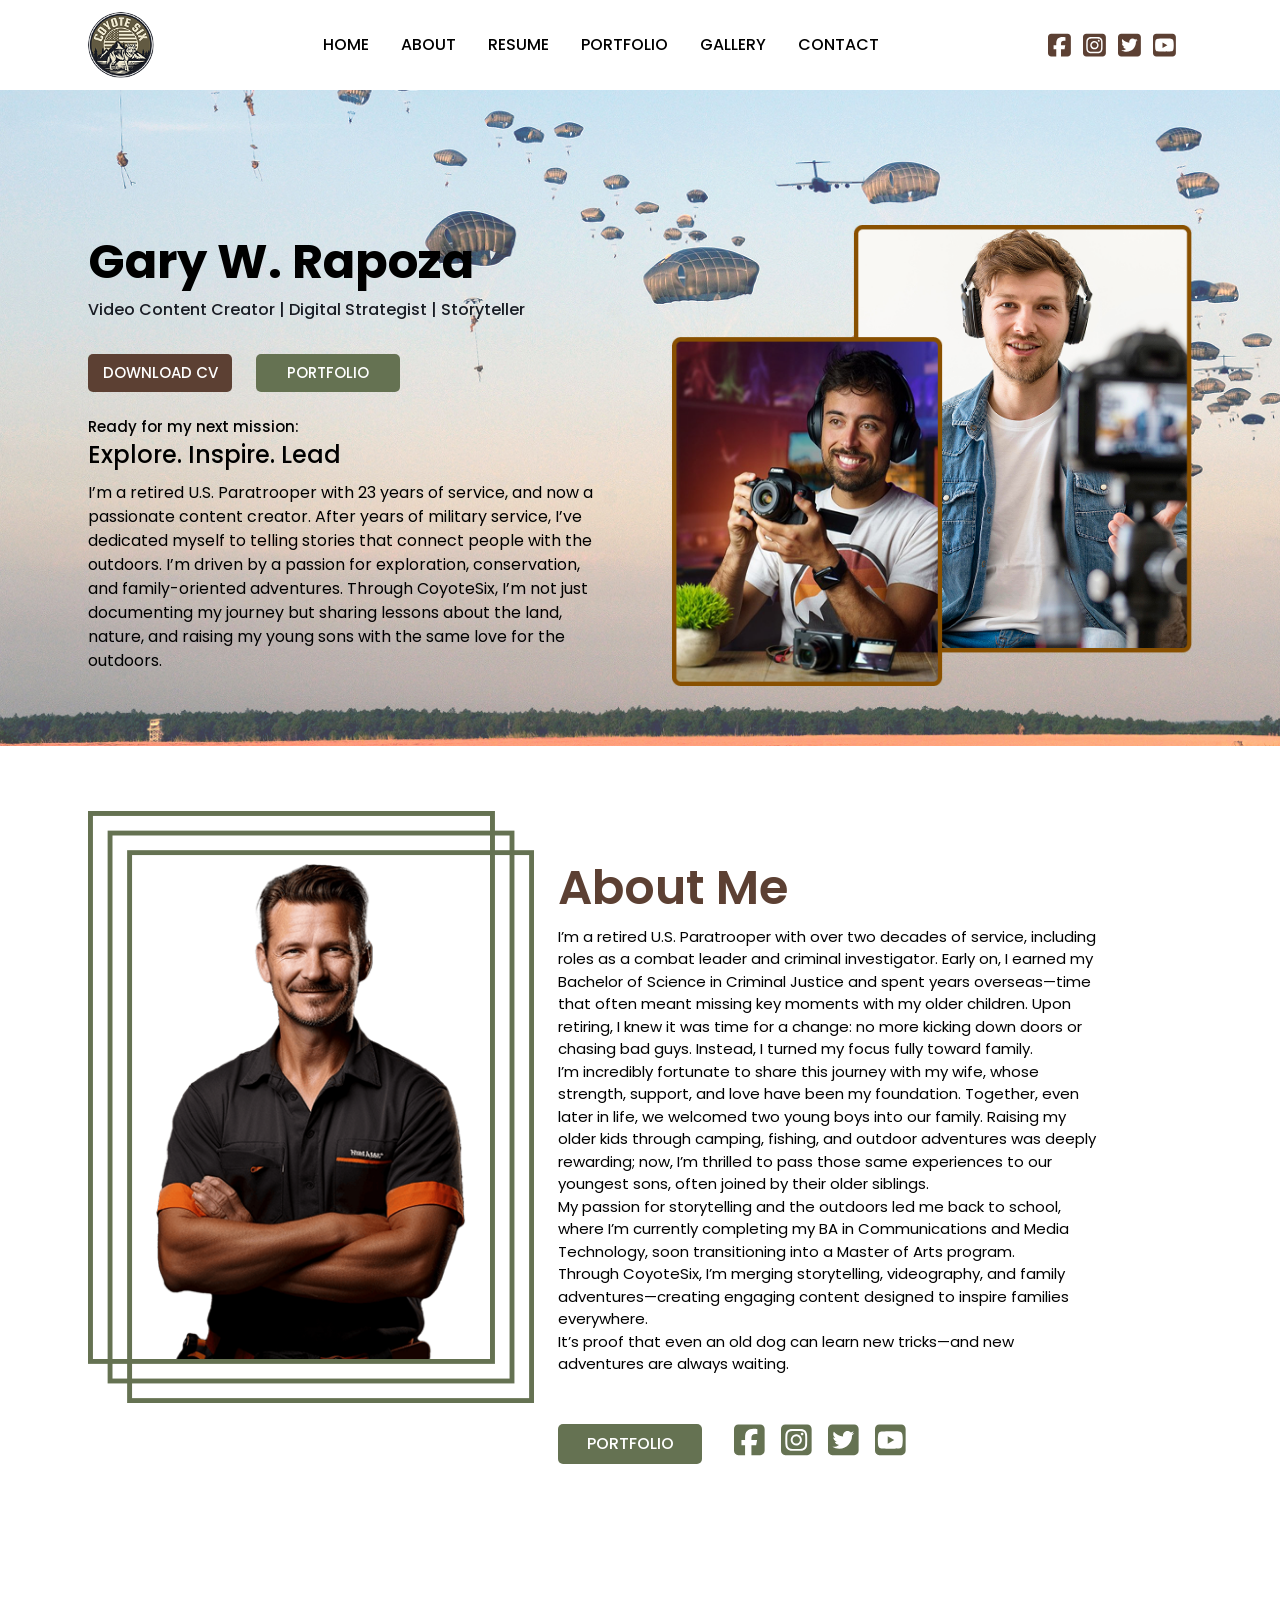
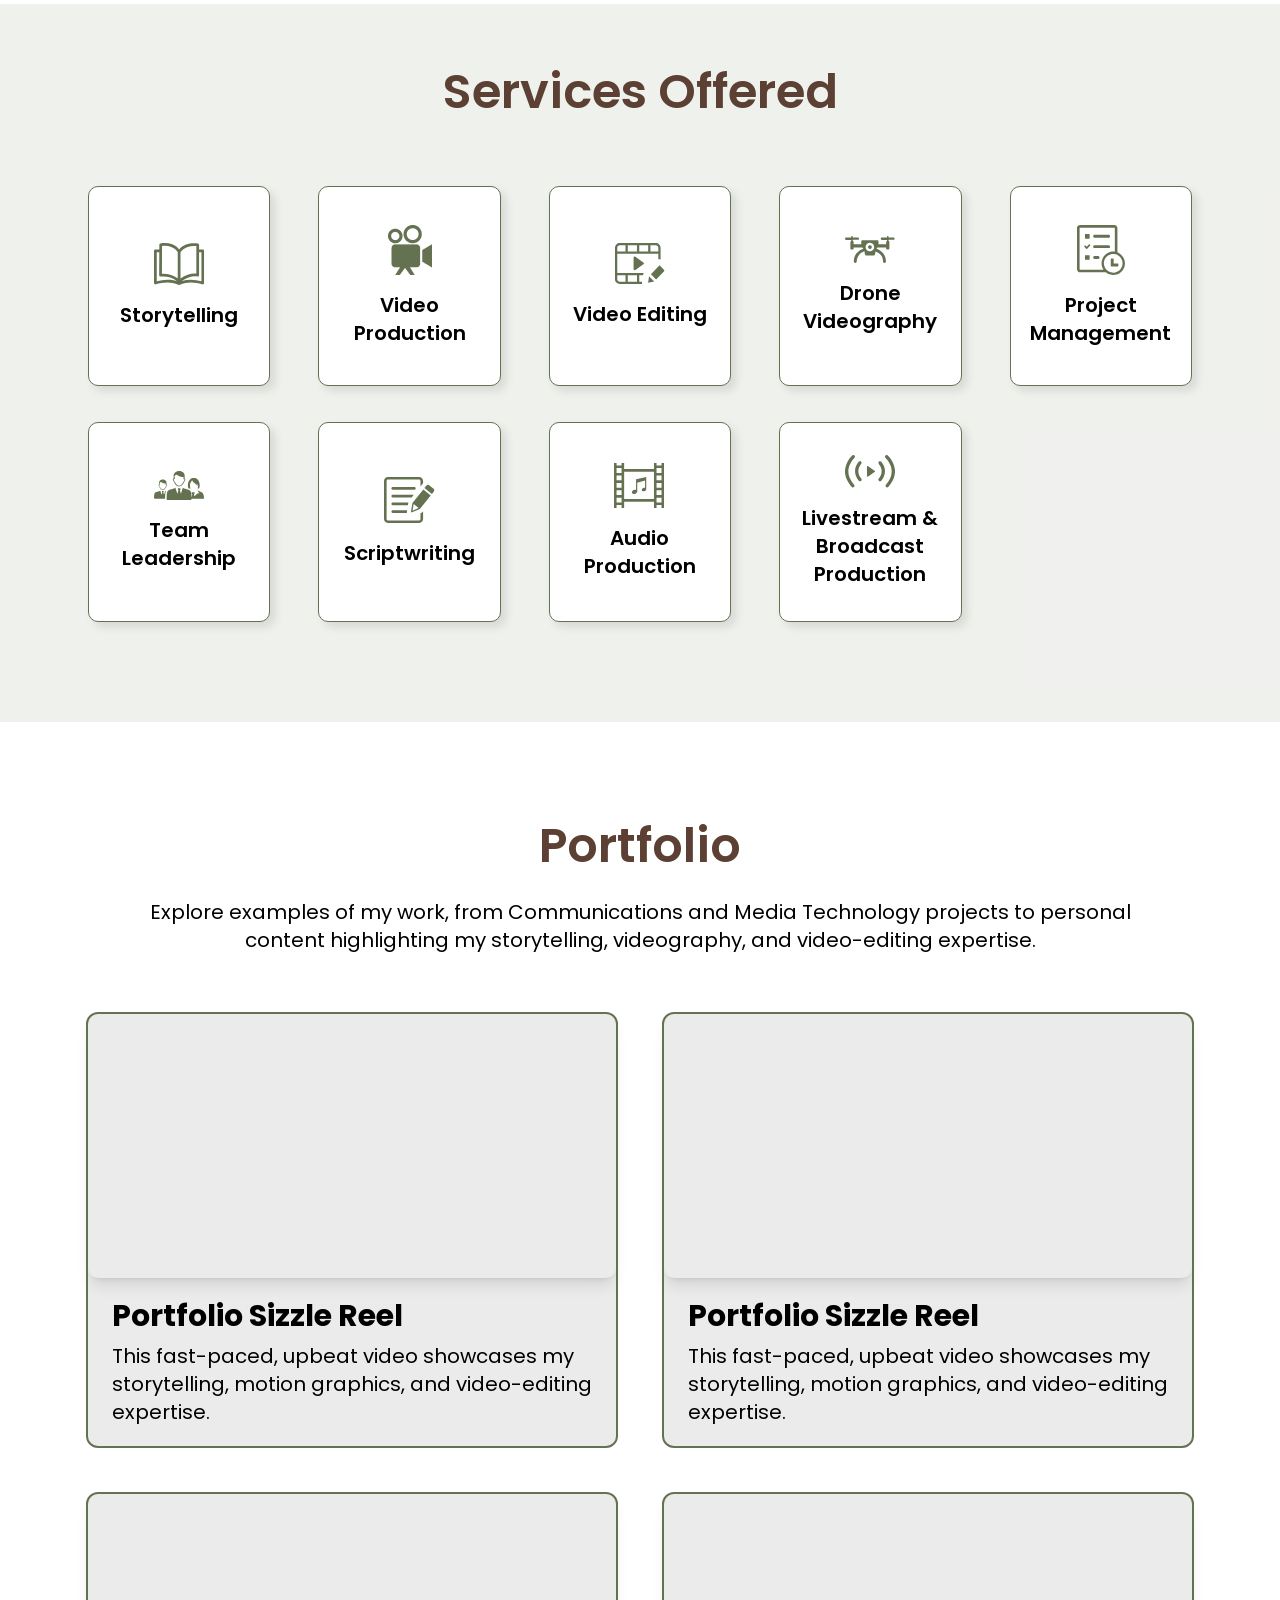
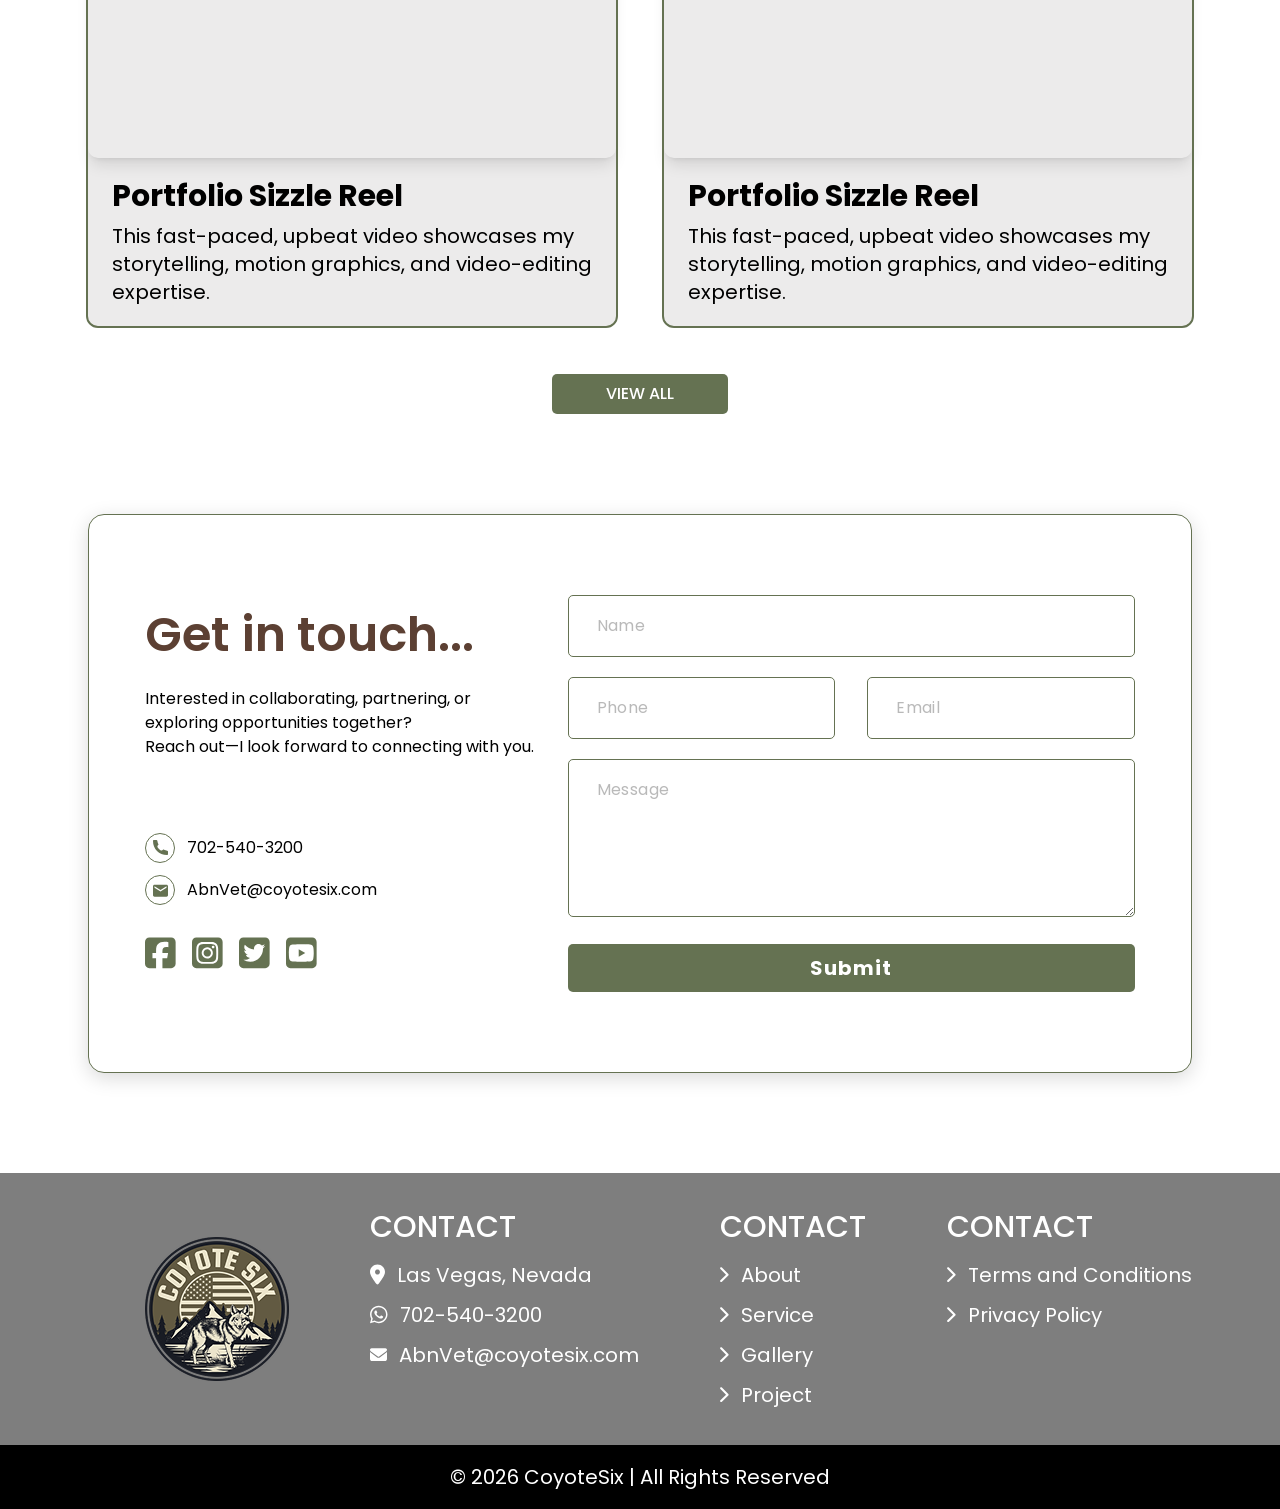
==== src/index.html @ 7cf1e0df "first commit" ====
<!DOCTYPE html>
<html lang="en" data-theme="light" class="scroll-smooth">
  <head>
    <meta charset="UTF-8" />
    <meta name="viewport" content="width=device-width, initial-scale=1.0" />
    <title>CoyoteSix</title>
    <link rel="shortcut icon" href="./img/favicon.ico" type="image/x-icon" />

    <!-- google font  -->
    <link rel="preconnect" href="https://fonts.googleapis.com" />
    <link rel="preconnect" href="https://fonts.gstatic.com" crossorigin />
    <link
      href="https://fonts.googleapis.com/css2?family=Poppins:ital,wght@0,100;0,200;0,300;0,400;0,500;0,600;0,700;0,800;0,900;1,100;1,200;1,300;1,400;1,500;1,600;1,700;1,800;1,900&display=swap"
      rel="stylesheet"
    />

    <link rel="stylesheet" href="./css/style.min.css" />
  </head>

  <body class="font-poppins text-black">
     <!-- header start -->
     <header class="bg-white/10">
      <nav
        class="container mx-auto flex items-center justify-between px-4 lg:px-12 py-3"
      >
        <!-- Logo -->
        <a href="./index.html" class="flex-shrink-0">
          <img
            src="./img/header-logo.png"
            alt="Logo"
            class="max-w-14 max-h-14 md:max-h-16.5 md:max-w-16.5 rounded-full"
          />
        </a>

        <!-- Navigation Links -->
        <div id="nav-links" class="hidden md:flex space-x-8">
          <a
            href="./index.html"
            class="text-black hover:text-primary font-medium uppercase"
            >Home</a
          >
          <a
            href="./about.html"
            class="text-black hover:text-primary font-medium uppercase"
            >About</a
          >
          <a
            href="./resume.html"
            class="text-black hover:text-primary font-medium uppercase"
            >Resume</a
          >
          <a
            href="./portfolio.html"
            class="text-black hover:text-primary font-medium uppercase"
            >Portfolio</a
          >
          <a
            href="#"
            class="text-black hover:text-primary font-medium uppercase"
            >Gallery</a
          >
          <a
            href="./contact.html"
            class="text-black hover:text-primary font-medium uppercase"
            >Contact</a
          >
        </div>

        <!-- Social Icons + Hamburger -->
        <div class="flex items-center space-x-4">
          <!-- Social Icons (hidden on mobile) -->
          <div class="hidden md:flex space-x-3">
            <a href="#" class="hover:animate-bounce-top">
              <img
                src="./img/facebook-header.svg"
                alt="Facebook"
                class="w-[23px]"
              />
            </a>
            <a href="#" class="hover:animate-bounce-top">
              <img
                src="./img/instagram-header.svg"
                alt="Instagram"
                class="w-[23px]"
              />
            </a>
            <a href="#" class="hover:animate-bounce-top">
              <img
                src="./img/twitter-header.svg"
                alt="Twitter"
                class="w-[23px]"
              />
            </a>
            <a href="#" class="hover:animate-bounce-top">
              <img
                src="./img/youtube-header.svg"
                alt="YouTube"
                class="w-[23px]"
              />
            </a>
          </div>

          <!-- Hamburger Menu Button -->
          <button
            id="hamburger-button"
            class="md:hidden text-gray-700 focus:outline-none"
          >
            <svg
              class="w-7 h-7"
              fill="none"
              stroke="currentColor"
              viewBox="0 0 24 24"
            >
              <path
                stroke-linecap="round"
                stroke-linejoin="round"
                stroke-width="2"
                d="M4 6h16M4 12h16m-7 6h7"
              />
            </svg>
          </button>
        </div>
      </nav>

      <!-- Mobile Menu -->
      <div
        id="mobile-menu"
        class="hidden md:hidden flex flex-col items-center bg-white shadow-md py-4 space-y-4"
      >
        <a
          href="./index.html"
          class="text-black hover:text-primary font-medium uppercase text-base"
          >Home</a
        >
        <a
          href="./about.html"
          class="text-black hover:text-primary font-medium uppercase text-base"
          >About</a
        >
        <a
          href="./resume.html"
          class="text-black hover:text-primary font-medium uppercase text-base"
          >Resume</a
        >
        <a
          href="./portfolio.html"
          class="text-black hover:text-primary font-medium uppercase text-base"
          >Portfolio</a
        >
        <a
          href="#"
          class="text-black hover:text-primary font-medium uppercase text-base"
          >Gallery</a
        >
        <a
          href="./contact.html"
          class="text-black hover:text-primary font-medium uppercase text-base"
          >Contact</a
        >
      </div>
    </header>
    <!-- header end -->
    <main>

      <!-- banner start  -->
      <section
        class="banner bg-cover bg-110 bg-no-repeat bg-left-bottom relative pt-[135px] pb-[60px]"
      >
        <div class="container px-4 xl:px-12 mx-auto">
          <div
            class="grid grid-cols-1 lg:grid-cols-2 gap-x-16 items-center align-middle"
          >
            <div class="col-span-1 flex flex-wrap items-center align-middle">
              <div class="lg:text-start text-center">
                <h1 class="text-3xl md:text-5xl font-bold">Gary W. Rapoza</h1>
                <p class="text-accent text-base font-medium mt-3">
                  Video Content Creator | Digital Strategist | Storyteller
                </p>
                <ul
                  class="flex flex-row lg:gap-6 gap-4 mt-8 lg:justify-start justify-center"
                >
                  <li>
                    <a
                      href="./img/Resume_for_Download.pdf"
                      target="_blank"
                      download
                      class="md:w-36 max-w-auto bg-primary rounded-[5px] px-3 py-2 text-white text-[15px] font-medium uppercase text-center inline-block hover:shadow-[5px_5px_10px_0px_rgba(0,0,0,0.10)] hover:translate-y-0.5 transform transition-all duration-200"
                    >
                      DOWNLOAD CV
                    </a>
                  </li>
                  <li>
                    <a
                      href=""
                      class="md:w-36 max-w-auto bg-secondary rounded-[5px] px-3 py-2 text-white text-[15px] font-medium uppercase text-center inline-block hover:shadow-[5px_5px_10px_0px_rgba(0,0,0,0.10)] hover:translate-y-0.5 transform transition-all duration-200"
                      >PORTFOLIO</a
                    >
                  </li>
                </ul>
                <div class="mt-6">
                  <h4 class="text-[15px] font-medium">
                    Ready for my next mission:
                  </h4>
                  <h2 class="text-xl md:text-2xl font-medium">
                    Explore. Inspire. Lead
                  </h2>
                  <p
                    class="text-black md:text-base text-[15px] font-normal mt-2.5"
                  >
                    I’m a retired U.S. Paratrooper with 23 years of service, and
                    now a passionate content creator. After years of military
                    service, I’ve dedicated myself to telling stories that
                    connect people with the outdoors. I’m driven by a passion
                    for exploration, conservation, and family-oriented
                    adventures. Through CoyoteSix, I’m not just documenting my
                    journey but sharing lessons about the land, nature, and
                    raising my young sons with the same love for the outdoors.
                  </p>
                </div>
              </div>
            </div>
            <div class="col-span-1 lg:block hidden">
              <div class="">
                <img
                  src="./img/coyote-six-banner.png"
                  alt="Banner Image"
                  class="max-w-full"
                />
              </div>
            </div>
          </div>
        </div>
      </section>
      <!-- banner end -->

      <!-- About me start  -->
      <section class="aboutMe pt-[118px] lg:pb-[140px] pb-20">
        <div class="container px-4 xl:px-12 mx-auto">
          <div class="grid grid-cols-1 lg:grid-cols-12 lg:gap-6 gap-y-20">
            <div class="col-span-1 lg:col-span-5">
              <div class="text-center relative">
                <img
                  src="./img/user-image-one.png"
                  alt="user-image-one"
                  class="max-w-full mx-auto 2xl:w-auto xl:w-[310px] lg:w-[250px] w-[200px]"
                />
                <div class="absolute left-0 right-0 mx-auto -bottom-[8.5%]">
                  <img
                    src="img/frame.png"
                    alt="frame"
                    class="max-w-full mx-auto lg:w-auto w-[285px]"
                  />
                </div>
              </div>
            </div>
            <div class="col-span-1 lg:col-span-6">
              <div class="">
                <h2 class="text-primary text-3xl md:text-5xl font-semibold">
                  About Me
                </h2>
                <p class="mt-3.5 text-black text-[15px] font-normal">
                  I’m a retired U.S. Paratrooper with over two decades of
                  service, including roles as a combat leader and criminal
                  investigator. Early on, I earned my Bachelor of Science in
                  Criminal Justice and spent years overseas—time that often
                  meant missing key moments with my older children. Upon
                  retiring, I knew it was time for a change: no more kicking
                  down doors or chasing bad guys. Instead, I turned my focus
                  fully toward family. <br />
                  I’m incredibly fortunate to share this journey with my wife,
                  whose strength, support, and love have been my foundation.
                  Together, even later in life, we welcomed two young boys into
                  our family. Raising my older kids through camping, fishing,
                  and outdoor adventures was deeply rewarding; now, I’m thrilled
                  to pass those same experiences to our youngest sons, often
                  joined by their older siblings. <br />
                  My passion for storytelling and the outdoors led me back to
                  school, where I’m currently completing my BA in Communications
                  and Media Technology, soon transitioning into a Master of Arts
                  program. Through CoyoteSix, I’m merging storytelling,
                  videography, and family adventures—creating engaging content
                  designed to inspire families everywhere. <br />
                  It’s proof that even an old dog can learn new tricks—and new
                  adventures are always waiting.
                </p>
                <div class="flex flex-row flex-wrap gap-8 items-center mt-12">
                  <a
                    href=""
                    class="w-36 max-w-auto bg-secondary rounded-[5px] px-4 py-2 text-white text-base font-medium uppercase text-center hover:shadow-[5px_5px_10px_0px_rgba(0,0,0,0.10)] hover:translate-y-0.5 transform transition-all duration-200"
                    >PORTFOLIO</a
                  >
                  <ul class="flex flex-row flex-wrap gap-4">
                    <li>
                      <a
                        href=""
                        target="_blank"
                        class="inline-block hover:translate-y-0.5 transform transition-all duration-200 hover:shadow-[5px_5px_10px_0px_rgba(0,0,0,0.10)]"
                        ><img
                          src="./img/facebook.svg"
                          alt="facebook"
                          class="max-w-full"
                      /></a>
                    </li>
                    <li>
                      <a
                        href="https://www.instagram.com/coyotesixmedia/"
                        target="_blank"
                        class="inline-block hover:translate-y-0.5 transform transition-all duration-200 hover:shadow-[5px_5px_10px_0px_rgba(0,0,0,0.10)]"
                        ><img
                          src="./img/instagram.svg"
                          alt="instagram"
                          class="max-w-full"
                      /></a>
                    </li>
                    <li>
                      <a
                        href=""
                        target="_blank"
                        class="inline-block hover:translate-y-0.5 transform transition-all duration-200 hover:shadow-[5px_5px_10px_0px_rgba(0,0,0,0.10)]"
                        ><img
                          src="./img/twitter.svg"
                          alt="twitter"
                          class="max-w-full"
                      /></a>
                    </li>
                    <li>
                      <a
                        href="https://www.youtube.com/@CoyoteSix"
                        target="_blank"
                        class="inline-block hover:translate-y-0.5 transform transition-all duration-200 hover:shadow-[5px_5px_10px_0px_rgba(0,0,0,0.10)]"
                        ><img
                          src="./img/youtube.svg"
                          alt="youtube"
                          class="max-w-full"
                      /></a>
                    </li>
                  </ul>
                </div>
              </div>
            </div>
          </div>
        </div>
      </section>
      <!-- About me end -->
      <!-- Services Offered start  -->
      <section class="services pt-16 md:pb-[100px] pb-20 bg-secondary/10">
        <div class="container mx-auto px-4 xl:px-12">
          <h2
            class="text-primary text-3xl md:text-5xl font-semibold text-center"
          >
            Services Offered
          </h2>
          <div
            class="grid grid-cols-2 lg:grid-cols-5 xl:gap-x-12 gap-x-4 xl:gap-y-9 gap-y-4 md:mt-[70px] mt-10"
          >
            <!-- single item start  -->
            <div class="col-span-1">
              <div
                class="w-full h-[200px] p-5 text-center flex gap-4 flex-col justify-center align-middle items-center bg-white rounded-[10px] shadow-[5px_5px_10px_0px_rgba(0,0,0,0.10)] border border-secondary"
              >
                <img
                  src="./img/book-icon.svg"
                  alt="book-icon"
                  class="max-w-full mx-auto"
                />
                <h4 class="text-black text-base md:text-xl font-semibold">
                  Storytelling
                </h4>
              </div>
            </div>
            <!-- single item end  -->
            <!-- single item start  -->
            <div class="col-span-1">
              <div
                class="w-full h-[200px] p-5 text-center flex gap-4 flex-col justify-center align-middle items-center bg-white rounded-[10px] shadow-[5px_5px_10px_0px_rgba(0,0,0,0.10)] border border-secondary"
              >
                <img
                  src="./img/movie-icon.png"
                  alt="book-icon"
                  class="max-w-full mx-auto"
                />
                <h4 class="text-black text-base md:text-xl font-semibold">
                  Video Production
                </h4>
              </div>
            </div>
            <!-- single item end  -->

            <!-- single item start  -->
            <div class="col-span-1">
              <div
                class="w-full h-[200px] p-5 text-center flex gap-4 flex-col justify-center align-middle items-center bg-white rounded-[10px] shadow-[5px_5px_10px_0px_rgba(0,0,0,0.10)] border border-secondary"
              >
                <img
                  src="./img/edit-icon.svg"
                  alt="book-icon"
                  class="max-w-full mx-auto"
                />
                <h4 class="text-black text-base md:text-xl font-semibold">
                  Video Editing
                </h4>
              </div>
            </div>
            <!-- single item end  -->
            <!-- single item start  -->
            <div class="col-span-1">
              <div
                class="w-full h-[200px] p-5 text-center flex gap-4 flex-col justify-center align-middle items-center bg-white rounded-[10px] shadow-[5px_5px_10px_0px_rgba(0,0,0,0.10)] border border-secondary"
              >
                <img
                  src="./img/drone-icon.svg"
                  alt="book-icon"
                  class="max-w-full mx-auto"
                />
                <h4 class="text-black text-base md:text-xl font-semibold">
                  Drone <br />
                  Videography
                </h4>
              </div>
            </div>
            <!-- single item end  -->

            <!-- single item start  -->
            <div class="col-span-1">
              <div
                class="w-full h-[200px] p-5 text-center flex gap-4 flex-col justify-center align-middle items-center bg-white rounded-[10px] shadow-[5px_5px_10px_0px_rgba(0,0,0,0.10)] border border-secondary"
              >
                <img
                  src="./img/history-icon.svg"
                  alt="book-icon"
                  class="max-w-full mx-auto"
                />
                <h4 class="text-black text-base md:text-xl font-semibold">
                  Project Management
                </h4>
              </div>
            </div>
            <!-- single item end  -->
            <!-- single item start  -->
            <div class="col-span-1">
              <div
                class="w-full h-[200px] p-5 text-center flex gap-4 flex-col justify-center align-middle items-center bg-white rounded-[10px] shadow-[5px_5px_10px_0px_rgba(0,0,0,0.10)] border border-secondary"
              >
                <img
                  src="./img/team-icon.svg"
                  alt="book-icon"
                  class="max-w-full mx-auto"
                />
                <h4 class="text-black text-base md:text-xl font-semibold">
                  Team Leadership
                </h4>
              </div>
            </div>
            <!-- single item end  -->

            <!-- single item start  -->
            <div class="col-span-1">
              <div
                class="w-full h-[200px] p-5 text-center flex gap-4 flex-col justify-center align-middle items-center bg-white rounded-[10px] shadow-[5px_5px_10px_0px_rgba(0,0,0,0.10)] border border-secondary"
              >
                <img
                  src="./img/writing-icon.svg"
                  alt="book-icon"
                  class="max-w-full mx-auto"
                />
                <h4 class="text-black text-base md:text-xl font-semibold">
                  Scriptwriting
                </h4>
              </div>
            </div>
            <!-- single item end  -->
            <!-- single item start  -->
            <div class="col-span-1">
              <div
                class="w-full h-[200px] p-5 text-center flex gap-4 flex-col justify-center align-middle items-center bg-white rounded-[10px] shadow-[5px_5px_10px_0px_rgba(0,0,0,0.10)] border border-secondary"
              >
                <img
                  src="./img/music-icon.svg"
                  alt="book-icon"
                  class="max-w-full mx-auto"
                />
                <h4 class="text-black text-base md:text-xl font-semibold">
                  Audio Production
                </h4>
              </div>
            </div>
            <!-- single item end  -->

            <!-- single item start  -->
            <div class="col-span-1">
              <div
                class="w-full h-[200px] p-5 text-center flex gap-4 flex-col justify-center align-middle items-center bg-white rounded-[10px] shadow-[5px_5px_10px_0px_rgba(0,0,0,0.10)] border border-secondary"
              >
                <img
                  src="./img/livestream.svg"
                  alt="book-icon"
                  class="max-w-full mx-auto"
                />
                <h4 class="text-black text-base md:text-xl font-semibold">
                  Livestream & Broadcast Production
                </h4>
              </div>
            </div>
            <!-- single item end  -->
          </div>
        </div>
      </section>
      <!-- Services Offered end -->

      <!-- Portfolio start  -->
      <section class="Portfolio md:py-[100px] py-20">
        <div class="container mx-auto px-4 xl:px-12">
          <div class="text-center">
            <h2
              class="text-primary text-3xl md:text-5xl font-semibold text-center"
            >
              Portfolio
            </h2>
            <p
              class="max-w-full w-[985px] mx-auto text-center justify-start text-black text-base md:text-xl font-normal md:mt-7 mt-5"
            >
              Explore examples of my work, from Communications and Media
              Technology projects to personal content highlighting my
              storytelling, videography, and video-editing expertise.
            </p>
          </div>

          <div class="grid grid-cols-1 lg:grid-cols-2 gap-12 mt-[60px]">
            <!-- single item start  -->
            <div class="col-span-1">
              <div
                class="bg-stone-700/10 rounded-[10px] outline-2 outline-secondary"
              >
                <div
                  class="md:aspect-[calc(4*3+1)/6.5] aspect-[calc(4*3+1)/9.5]"
                >
                  <iframe
                    src="https://www.youtube.com/embed/5kjWh8lBxC4?si=tQDMdbc8UdKEcAkL"
                    title="YouTube video player"
                    frameborder="0"
                    loading="lazy"
                    allow="accelerometer; autoplay; clipboard-write; encrypted-media; gyroscope; picture-in-picture; web-share"
                    referrerpolicy="strict-origin-when-cross-origin"
                    allowfullscreen
                    class="w-full h-full rounded-[10px] shadow-lg"
                  ></iframe>
                </div>
                <div class="py-5 px-4 lg:px-6">
                  <h2 class="text-black text-xl md:text-3xl font-bold mb-2">
                    Portfolio Sizzle Reel
                  </h2>
                  <p class="text-black text-base md:text-xl font-normal">
                    This fast-paced, upbeat video showcases my storytelling,
                    motion graphics, and video-editing expertise.
                  </p>
                </div>
              </div>
            </div>
            <!-- single item end  -->

            <!-- single item start  -->
            <div class="col-span-1">
              <div
                class="bg-stone-700/10 rounded-[10px] outline-2 outline-secondary"
              >
                <div
                  class="md:md:aspect-[calc(4*3+1)/6.5] aspect-[calc(4*3+1)/9.5]"
                >
                  <iframe
                    src="https://www.youtube.com/embed/5kjWh8lBxC4?si=tQDMdbc8UdKEcAkL"
                    title="YouTube video player"
                    frameborder="0"
                    loading="lazy"
                    allow="accelerometer; autoplay; clipboard-write; encrypted-media; gyroscope; picture-in-picture; web-share"
                    referrerpolicy="strict-origin-when-cross-origin"
                    allowfullscreen
                    class="w-full h-full rounded-[10px] shadow-lg"
                  ></iframe>
                </div>
                <div class="py-5 px-4 lg:px-6">
                  <h2 class="text-black text-xl md:text-3xl font-bold mb-2">
                    Portfolio Sizzle Reel
                  </h2>
                  <p class="text-black text-base md:text-xl font-normal">
                    This fast-paced, upbeat video showcases my storytelling,
                    motion graphics, and video-editing expertise.
                  </p>
                </div>
              </div>
            </div>
            <!-- single item end  -->
            <!-- single item start  -->
            <div class="col-span-1">
              <div
                class="bg-stone-700/10 rounded-[10px] outline-2 outline-secondary"
              >
                <div
                  class="md:md:aspect-[calc(4*3+1)/6.5] aspect-[calc(4*3+1)/9.5]"
                >
                  <iframe
                    src="https://www.youtube.com/embed/5kjWh8lBxC4?si=tQDMdbc8UdKEcAkL"
                    title="YouTube video player"
                    frameborder="0"
                    loading="lazy"
                    allow="accelerometer; autoplay; clipboard-write; encrypted-media; gyroscope; picture-in-picture; web-share"
                    referrerpolicy="strict-origin-when-cross-origin"
                    allowfullscreen
                    class="w-full h-full rounded-[10px] shadow-lg"
                  ></iframe>
                </div>
                <div class="py-5 px-4 lg:px-6">
                  <h2 class="text-black text-xl md:text-3xl font-bold mb-2">
                    Portfolio Sizzle Reel
                  </h2>
                  <p class="text-black text-base md:text-xl font-normal">
                    This fast-paced, upbeat video showcases my storytelling,
                    motion graphics, and video-editing expertise.
                  </p>
                </div>
              </div>
            </div>
            <!-- single item end  -->
            <!-- single item start  -->
            <div class="col-span-1">
              <div
                class="bg-stone-700/10 rounded-[10px] outline-2 outline-secondary"
              >
                <div
                  class="md:md:aspect-[calc(4*3+1)/6.5] aspect-[calc(4*3+1)/9.5]"
                >
                  <iframe
                    src="https://www.youtube.com/embed/5kjWh8lBxC4?si=tQDMdbc8UdKEcAkL"
                    title="YouTube video player"
                    frameborder="0"
                    loading="lazy"
                    allow="accelerometer; autoplay; clipboard-write; encrypted-media; gyroscope; picture-in-picture; web-share"
                    referrerpolicy="strict-origin-when-cross-origin"
                    allowfullscreen
                    class="w-full h-full rounded-[10px] shadow-lg"
                  ></iframe>
                </div>
                <div class="py-5 px-4 lg:px-6">
                  <h2 class="text-black text-xl md:text-3xl font-bold mb-2">
                    Portfolio Sizzle Reel
                  </h2>
                  <p class="text-black text-base md:text-xl font-normal">
                    This fast-paced, upbeat video showcases my storytelling,
                    motion graphics, and video-editing expertise.
                  </p>
                </div>
              </div>
            </div>
            <!-- single item end  -->
          </div>
          <div class="text-center mt-12">
            <a
              href="https://www.youtube.com/@CoyoteSix"
              target="_blank"
              class="w-44 max-w-auto bg-secondary rounded-[5px] px-4 py-2 text-white text-base font-medium uppercase text-center inline-block hover:shadow-[5px_5px_10px_0px_rgba(0,0,0,0.10)] hover:translate-y-0.5 transform transition-all duration-200"
              >View All</a
            >
          </div>
        </div>
      </section>
      <!-- Portfolio end -->

      <!-- Get in touch... start  -->
      <div class="getInTouch md:pb-[100px] pb-20">
        <div class="container mx-auto px-4 xl:px-12">
          <div
            class="px-5 md:px-10 xl:px-14 md:py-20 py-10 bg-white rounded-2xl shadow-[0px_5px_20px_0px_rgba(0,0,0,0.15)] border border-secondary"
          >
            <div class="grid grid-cols-1 lg:grid-cols-12 md:gap-6 gap-10">
              <div class="col-span-1 lg:col-span-5 flex flex-wrap items-center">
                <div class="text-center lg:text-left">
                  <h2 class="text-primary text-3xl md:text-5xl font-semibold">
                    Get in touch...
                  </h2>
                  <p class="text-black text-base font-normal mt-7">
                    Interested in collaborating, partnering, or exploring
                    opportunities together? <br />
                    Reach out—I look forward to connecting with you.
                  </p>
                  <ul class="flex flex-col gap-3 md:mt-[74px] mt-5">
                    <li>
                      <a
                        href="tel: 702-540-3200"
                        class="flex flex-row gap-3 items-center"
                      >
                        <img
                          src="./img/phone.svg"
                          alt="phone"
                          class="max-w-full"
                        />
                        <span class="text-black text-base font-normal"
                          >702-540-3200</span
                        >
                      </a>
                    </li>
                    <li>
                      <a
                        href="mailto:abnVet@coyotesix.com"
                        class="flex flex-row gap-3 items-center"
                      >
                        <img
                          src="./img/mail.svg"
                          alt="mail"
                          class="max-w-full"
                        />
                        <span class="text-black text-base font-normal"
                          >AbnVet@coyotesix.com</span
                        >
                      </a>
                    </li>
                  </ul>
                  <ul class="flex flex-row flex-wrap gap-4 mt-8">
                    <li>
                      <a
                        href=""
                        target="_blank"
                        class="inline-block hover:translate-y-0.5 transform transition-all duration-200 hover:shadow-[5px_5px_10px_0px_rgba(0,0,0,0.10)]"
                        ><img
                          src="./img/facebook.svg"
                          alt="facebook"
                          class="max-w-full"
                      /></a>
                    </li>
                    <li>
                      <a
                        href="https://www.instagram.com/coyotesixmedia/"
                        target="_blank"
                        class="inline-block hover:translate-y-0.5 transform transition-all duration-200 hover:shadow-[5px_5px_10px_0px_rgba(0,0,0,0.10)]"
                        ><img
                          src="./img/instagram.svg"
                          alt="instagram"
                          class="max-w-full"
                      /></a>
                    </li>
                    <li>
                      <a
                        href=""
                        target="_blank"
                        class="inline-block hover:translate-y-0.5 transform transition-all duration-200 hover:shadow-[5px_5px_10px_0px_rgba(0,0,0,0.10)]"
                        ><img
                          src="./img/twitter.svg"
                          alt="twitter"
                          class="max-w-full"
                      /></a>
                    </li>
                    <li>
                      <a
                        href="https://www.youtube.com/@CoyoteSix"
                        target="_blank"
                        class="inline-block hover:translate-y-0.5 transform transition-all duration-200 hover:shadow-[5px_5px_10px_0px_rgba(0,0,0,0.10)]"
                        ><img
                          src="./img/youtube.svg"
                          alt="youtube"
                          class="max-w-full"
                      /></a>
                    </li>
                  </ul>
                </div>
              </div>
              <div class="col-span-1 lg:col-span-7">
                <form action="">
                  <div class="grid grid-cols-1 lg:grid-cols-2 gap-x-8 gap-y-5">
                    <div class="col-span-2">
                      <input
                        type="text"
                        placeholder="Name"
                        class="w-full bg-white rounded-[5px] border border-secondary text-neutral-500 text-base font-normal tracking-wide px-4 md:px-[28px] md:py-[18px] py-3"
                      />
                    </div>
                    <div class="md:col-span-1 col-span-2">
                      <input
                        type="tel"
                        placeholder="Phone"
                        class="w-full bg-white rounded-[5px] border border-secondary text-neutral-500 text-base font-normal tracking-wide px-4 md:px-[28px] md:py-[18px] py-3"
                      />
                    </div>
                    <div class="md:col-span-1 col-span-2">
                      <input
                        type="email"
                        placeholder="Email"
                        class="w-full bg-white rounded-[5px] border border-secondary text-neutral-500 text-base font-normal tracking-wide px-4 md:px-[28px] md:py-[18px] py-3"
                      />
                    </div>
                    <div class="col-span-2">
                      <textarea
                        name=""
                        id=""
                        cols="30"
                        rows="5"
                        placeholder="Message"
                        class="w-full bg-white rounded-[5px] border border-secondary text-neutral-500 text-base font-normal tracking-wide px-4 md:px-[28px] md:py-[18px] py-3"
                      ></textarea>
                    </div>
                    <div class="col-span-2">
                      <button
                        type="submit"
                        class="w-full max-w-auto bg-secondary text-white text-xl font-bold tracking-wider rounded-[5px] px-4 py-2.5 hover:shadow-[5px_5px_10px_0px_rgba(0,0,0,0.10)] hover:translate-y-0.5 transform transition-all duration-200 cursor-pointer"
                      >
                        Submit
                      </button>
                    </div>
                  </div>
                </form>
              </div>
            </div>
          </div>
        </div>
      </div>
      <!-- Get in touch... end -->
    </main>

    <footer class="bg-[#7E7E7E]">
      <div class="container mx-auto px-4 xl:px-12 py-9">
        <div class="grid grid-cols-1 lg:grid-cols-12 md:gap-6 gap-y-10">
          <div
            class="col-span-1 lg:col-span-3 flex items-center flex-wrap justify-center"
          >
            <img
              src="./img/footer-logo.png"
              alt="footer-logo"
              class="max-w-full"
            />
          </div>
          <div
            class="col-span-1 lg:col-span-9 flex md:flex-row flex-col flex-wrap justify-between items-start md:gap-4 gap-y-10"
          >
            <!-- single item start  -->
            <div class="">
              <h4 class="text-white md:text-3xl text-xl font-medium">
                CONTACT
              </h4>
              <ul class="flex flex-col gap-3 mt-4">
                <li class="">
                  <a
                    href=""
                    class="flex flex-row gap-3 items-center text-white text-base md:text-xl font-normal group"
                  >
                    <img
                      src="./img/location.svg"
                      alt="phone"
                      class="max-w-full"
                    />
                    <span class="group-hover:underline">Las Vegas, Nevada</span>
                  </a>
                </li>

                <li>
                  <a
                    href="tel:702-540-3200"
                    class="flex flex-row gap-3 items-center text-white text-base md:text-xl font-normal group"
                  >
                    <img
                      src="./img/whatsapp.svg"
                      alt="phone"
                      class="max-w-full"
                    />
                    <span class="group-hover:underline">702-540-3200</span>
                  </a>
                </li>
                <li>
                  <a
                    href="mailto:AbnVet@coyotesix.com"
                    class="flex flex-row gap-3 items-center text-white text-base md:text-xl font-normal group"
                  >
                    <img src="./img/email.svg" alt="phone" class="max-w-full" />
                    <span class="group-hover:underline"
                      >AbnVet@coyotesix.com</span
                    >
                  </a>
                </li>
              </ul>
            </div>
            <!-- single item end  -->

            <!-- single item start  -->
            <div class="">
              <h4 class="text-white md:text-3xl text-xl font-medium">
                CONTACT
              </h4>
              <ul class="flex flex-col gap-3 mt-4">
                <li class="">
                  <a
                    href=""
                    class="flex flex-row gap-3 items-center text-white text-base md:text-xl font-normal group"
                  >
                    <img src="./img/arrow.svg" alt="phone" class="max-w-full" />
                    <span class="group-hover:underline">About</span>
                  </a>
                </li>
                <li class="">
                  <a
                    href=""
                    class="flex flex-row gap-3 items-center text-white text-base md:text-xl font-normal group"
                  >
                    <img src="./img/arrow.svg" alt="phone" class="max-w-full" />
                    <span class="group-hover:underline">Service</span>
                  </a>
                </li>
                <li class="">
                  <a
                    href=""
                    class="flex flex-row gap-3 items-center text-white text-base md:text-xl font-normal group"
                  >
                    <img src="./img/arrow.svg" alt="phone" class="max-w-full" />
                    <span class="group-hover:underline">Gallery</span>
                  </a>
                </li>
                <li class="">
                  <a
                    href=""
                    class="flex flex-row gap-3 items-center text-white text-base md:text-xl font-normal group"
                  >
                    <img src="./img/arrow.svg" alt="phone" class="max-w-full" />
                    <span class="group-hover:underline">Project</span>
                  </a>
                </li>
              </ul>
            </div>
            <!-- single item end  -->
            <!-- single item start  -->
            <div class="">
              <h4 class="text-white md:text-3xl text-xl font-medium">
                CONTACT
              </h4>
              <ul class="flex flex-col gap-3 mt-4">
                <li class="">
                  <a
                    href=""
                    class="flex flex-row gap-3 items-center text-white text-base md:text-xl font-normal group"
                  >
                    <img src="./img/arrow.svg" alt="phone" class="max-w-full" />
                    <span class="group-hover:underline"
                      >Terms and Conditions</span
                    >
                  </a>
                </li>
                <li class="">
                  <a
                    href=""
                    class="flex flex-row gap-3 items-center text-white text-base md:text-xl font-normal group"
                  >
                    <img src="./img/arrow.svg" alt="phone" class="max-w-full" />
                    <span class="group-hover:underline">Privacy Policy</span>
                  </a>
                </li>
              </ul>
            </div>
            <!-- single item end  -->
          </div>
        </div>
      </div>
      <!-- copyright  -->
      <div class="text-center py-[18px] bg-black">
        <p class="text-white md:text-xl text-base font-normal">
          © <span id="year"></span> CoyoteSix | All Rights Reserved
        </p>
      </div>
    </footer>

    <script src="./js/index.js"></script>
  </body>
</html>
---- src/css/style.min.css ----
/*! tailwindcss v4.0.0 | MIT License | https://tailwindcss.com */
@layer theme{:root{--font-sans:ui-sans-serif,system-ui,sans-serif,"Apple Color Emoji","Segoe UI Emoji","Segoe UI Symbol","Noto Color Emoji";--font-serif:ui-serif,Georgia,Cambria,"Times New Roman",Times,serif;--font-mono:ui-monospace,SFMono-Regular,Menlo,Monaco,Consolas,"Liberation Mono","Courier New",monospace;--color-red-50:oklch(.971 .013 17.38);--color-red-100:oklch(.936 .032 17.717);--color-red-200:oklch(.885 .062 18.334);--color-red-300:oklch(.808 .114 19.571);--color-red-400:oklch(.704 .191 22.216);--color-red-500:oklch(.637 .237 25.331);--color-red-600:oklch(.577 .245 27.325);--color-red-700:oklch(.505 .213 27.518);--color-red-800:oklch(.444 .177 26.899);--color-red-900:oklch(.396 .141 25.723);--color-red-950:oklch(.258 .092 26.042);--color-orange-50:oklch(.98 .016 73.684);--color-orange-100:oklch(.954 .038 75.164);--color-orange-200:oklch(.901 .076 70.697);--color-orange-300:oklch(.837 .128 66.29);--color-orange-400:oklch(.75 .183 55.934);--color-orange-500:oklch(.705 .213 47.604);--color-orange-600:oklch(.646 .222 41.116);--color-orange-700:oklch(.553 .195 38.402);--color-orange-800:oklch(.47 .157 37.304);--color-orange-900:oklch(.408 .123 38.172);--color-orange-950:oklch(.266 .079 36.259);--color-amber-50:oklch(.987 .022 95.277);--color-amber-100:oklch(.962 .059 95.617);--color-amber-200:oklch(.924 .12 95.746);--color-amber-300:oklch(.879 .169 91.605);--color-amber-400:oklch(.828 .189 84.429);--color-amber-500:oklch(.769 .188 70.08);--color-amber-600:oklch(.666 .179 58.318);--color-amber-700:oklch(.555 .163 48.998);--color-amber-800:oklch(.473 .137 46.201);--color-amber-900:oklch(.414 .112 45.904);--color-amber-950:oklch(.279 .077 45.635);--color-yellow-50:oklch(.987 .026 102.212);--color-yellow-100:oklch(.973 .071 103.193);--color-yellow-200:oklch(.945 .129 101.54);--color-yellow-300:oklch(.905 .182 98.111);--color-yellow-400:oklch(.852 .199 91.936);--color-yellow-500:oklch(.795 .184 86.047);--color-yellow-600:oklch(.681 .162 75.834);--color-yellow-700:oklch(.554 .135 66.442);--color-yellow-800:oklch(.476 .114 61.907);--color-yellow-900:oklch(.421 .095 57.708);--color-yellow-950:oklch(.286 .066 53.813);--color-lime-50:oklch(.986 .031 120.757);--color-lime-100:oklch(.967 .067 122.328);--color-lime-200:oklch(.938 .127 124.321);--color-lime-300:oklch(.897 .196 126.665);--color-lime-400:oklch(.841 .238 128.85);--color-lime-500:oklch(.768 .233 130.85);--color-lime-600:oklch(.648 .2 131.684);--color-lime-700:oklch(.532 .157 131.589);--color-lime-800:oklch(.453 .124 130.933);--color-lime-900:oklch(.405 .101 131.063);--color-lime-950:oklch(.274 .072 132.109);--color-green-50:oklch(.982 .018 155.826);--color-green-100:oklch(.962 .044 156.743);--color-green-200:oklch(.925 .084 155.995);--color-green-300:oklch(.871 .15 154.449);--color-green-400:oklch(.792 .209 151.711);--color-green-500:oklch(.723 .219 149.579);--color-green-600:oklch(.627 .194 149.214);--color-green-700:oklch(.527 .154 150.069);--color-green-800:oklch(.448 .119 151.328);--color-green-900:oklch(.393 .095 152.535);--color-green-950:oklch(.266 .065 152.934);--color-emerald-50:oklch(.979 .021 166.113);--color-emerald-100:oklch(.95 .052 163.051);--color-emerald-200:oklch(.905 .093 164.15);--color-emerald-300:oklch(.845 .143 164.978);--color-emerald-400:oklch(.765 .177 163.223);--color-emerald-500:oklch(.696 .17 162.48);--color-emerald-600:oklch(.596 .145 163.225);--color-emerald-700:oklch(.508 .118 165.612);--color-emerald-800:oklch(.432 .095 166.913);--color-emerald-900:oklch(.378 .077 168.94);--color-emerald-950:oklch(.262 .051 172.552);--color-teal-50:oklch(.984 .014 180.72);--color-teal-100:oklch(.953 .051 180.801);--color-teal-200:oklch(.91 .096 180.426);--color-teal-300:oklch(.855 .138 181.071);--color-teal-400:oklch(.777 .152 181.912);--color-teal-500:oklch(.704 .14 182.503);--color-teal-600:oklch(.6 .118 184.704);--color-teal-700:oklch(.511 .096 186.391);--color-teal-800:oklch(.437 .078 188.216);--color-teal-900:oklch(.386 .063 188.416);--color-teal-950:oklch(.277 .046 192.524);--color-cyan-50:oklch(.984 .019 200.873);--color-cyan-100:oklch(.956 .045 203.388);--color-cyan-200:oklch(.917 .08 205.041);--color-cyan-300:oklch(.865 .127 207.078);--color-cyan-400:oklch(.789 .154 211.53);--color-cyan-500:oklch(.715 .143 215.221);--color-cyan-600:oklch(.609 .126 221.723);--color-cyan-700:oklch(.52 .105 223.128);--color-cyan-800:oklch(.45 .085 224.283);--color-cyan-900:oklch(.398 .07 227.392);--color-cyan-950:oklch(.302 .056 229.695);--color-sky-50:oklch(.977 .013 236.62);--color-sky-100:oklch(.951 .026 236.824);--color-sky-200:oklch(.901 .058 230.902);--color-sky-300:oklch(.828 .111 230.318);--color-sky-400:oklch(.746 .16 232.661);--color-sky-500:oklch(.685 .169 237.323);--color-sky-600:oklch(.588 .158 241.966);--color-sky-700:oklch(.5 .134 242.749);--color-sky-800:oklch(.443 .11 240.79);--color-sky-900:oklch(.391 .09 240.876);--color-sky-950:oklch(.293 .066 243.157);--color-blue-50:oklch(.97 .014 254.604);--color-blue-100:oklch(.932 .032 255.585);--color-blue-200:oklch(.882 .059 254.128);--color-blue-300:oklch(.809 .105 251.813);--color-blue-400:oklch(.707 .165 254.624);--color-blue-500:oklch(.623 .214 259.815);--color-blue-600:oklch(.546 .245 262.881);--color-blue-700:oklch(.488 .243 264.376);--color-blue-800:oklch(.424 .199 265.638);--color-blue-900:oklch(.379 .146 265.522);--color-blue-950:oklch(.282 .091 267.935);--color-indigo-50:oklch(.962 .018 272.314);--color-indigo-100:oklch(.93 .034 272.788);--color-indigo-200:oklch(.87 .065 274.039);--color-indigo-300:oklch(.785 .115 274.713);--color-indigo-400:oklch(.673 .182 276.935);--color-indigo-500:oklch(.585 .233 277.117);--color-indigo-600:oklch(.511 .262 276.966);--color-indigo-700:oklch(.457 .24 277.023);--color-indigo-800:oklch(.398 .195 277.366);--color-indigo-900:oklch(.359 .144 278.697);--color-indigo-950:oklch(.257 .09 281.288);--color-violet-50:oklch(.969 .016 293.756);--color-violet-100:oklch(.943 .029 294.588);--color-violet-200:oklch(.894 .057 293.283);--color-violet-300:oklch(.811 .111 293.571);--color-violet-400:oklch(.702 .183 293.541);--color-violet-500:oklch(.606 .25 292.717);--color-violet-600:oklch(.541 .281 293.009);--color-violet-700:oklch(.491 .27 292.581);--color-violet-800:oklch(.432 .232 292.759);--color-violet-900:oklch(.38 .189 293.745);--color-violet-950:oklch(.283 .141 291.089);--color-purple-50:oklch(.977 .014 308.299);--color-purple-100:oklch(.946 .033 307.174);--color-purple-200:oklch(.902 .063 306.703);--color-purple-300:oklch(.827 .119 306.383);--color-purple-400:oklch(.714 .203 305.504);--color-purple-500:oklch(.627 .265 303.9);--color-purple-600:oklch(.558 .288 302.321);--color-purple-700:oklch(.496 .265 301.924);--color-purple-800:oklch(.438 .218 303.724);--color-purple-900:oklch(.381 .176 304.987);--color-purple-950:oklch(.291 .149 302.717);--color-fuchsia-50:oklch(.977 .017 320.058);--color-fuchsia-100:oklch(.952 .037 318.852);--color-fuchsia-200:oklch(.903 .076 319.62);--color-fuchsia-300:oklch(.833 .145 321.434);--color-fuchsia-400:oklch(.74 .238 322.16);--color-fuchsia-500:oklch(.667 .295 322.15);--color-fuchsia-600:oklch(.591 .293 322.896);--color-fuchsia-700:oklch(.518 .253 323.949);--color-fuchsia-800:oklch(.452 .211 324.591);--color-fuchsia-900:oklch(.401 .17 325.612);--color-fuchsia-950:oklch(.293 .136 325.661);--color-pink-50:oklch(.971 .014 343.198);--color-pink-100:oklch(.948 .028 342.258);--color-pink-200:oklch(.899 .061 343.231);--color-pink-300:oklch(.823 .12 346.018);--color-pink-400:oklch(.718 .202 349.761);--color-pink-500:oklch(.656 .241 354.308);--color-pink-600:oklch(.592 .249 .584);--color-pink-700:oklch(.525 .223 3.958);--color-pink-800:oklch(.459 .187 3.815);--color-pink-900:oklch(.408 .153 2.432);--color-pink-950:oklch(.284 .109 3.907);--color-rose-50:oklch(.969 .015 12.422);--color-rose-100:oklch(.941 .03 12.58);--color-rose-200:oklch(.892 .058 10.001);--color-rose-300:oklch(.81 .117 11.638);--color-rose-400:oklch(.712 .194 13.428);--color-rose-500:oklch(.645 .246 16.439);--color-rose-600:oklch(.586 .253 17.585);--color-rose-700:oklch(.514 .222 16.935);--color-rose-800:oklch(.455 .188 13.697);--color-rose-900:oklch(.41 .159 10.272);--color-rose-950:oklch(.271 .105 12.094);--color-slate-50:oklch(.984 .003 247.858);--color-slate-100:oklch(.968 .007 247.896);--color-slate-200:oklch(.929 .013 255.508);--color-slate-300:oklch(.869 .022 252.894);--color-slate-400:oklch(.704 .04 256.788);--color-slate-500:oklch(.554 .046 257.417);--color-slate-600:oklch(.446 .043 257.281);--color-slate-700:oklch(.372 .044 257.287);--color-slate-800:oklch(.279 .041 260.031);--color-slate-900:oklch(.208 .042 265.755);--color-slate-950:oklch(.129 .042 264.695);--color-gray-50:oklch(.985 .002 247.839);--color-gray-100:oklch(.967 .003 264.542);--color-gray-200:oklch(.928 .006 264.531);--color-gray-300:oklch(.872 .01 258.338);--color-gray-400:oklch(.707 .022 261.325);--color-gray-500:oklch(.551 .027 264.364);--color-gray-600:oklch(.446 .03 256.802);--color-gray-700:oklch(.373 .034 259.733);--color-gray-800:oklch(.278 .033 256.848);--color-gray-900:oklch(.21 .034 264.665);--color-gray-950:oklch(.13 .028 261.692);--color-zinc-50:oklch(.985 0 0);--color-zinc-100:oklch(.967 .001 286.375);--color-zinc-200:oklch(.92 .004 286.32);--color-zinc-300:oklch(.871 .006 286.286);--color-zinc-400:oklch(.705 .015 286.067);--color-zinc-500:oklch(.552 .016 285.938);--color-zinc-600:oklch(.442 .017 285.786);--color-zinc-700:oklch(.37 .013 285.805);--color-zinc-800:oklch(.274 .006 286.033);--color-zinc-900:oklch(.21 .006 285.885);--color-zinc-950:oklch(.141 .005 285.823);--color-neutral-50:oklch(.985 0 0);--color-neutral-100:oklch(.97 0 0);--color-neutral-200:oklch(.922 0 0);--color-neutral-300:oklch(.87 0 0);--color-neutral-400:oklch(.708 0 0);--color-neutral-500:oklch(.556 0 0);--color-neutral-600:oklch(.439 0 0);--color-neutral-700:oklch(.371 0 0);--color-neutral-800:oklch(.269 0 0);--color-neutral-900:oklch(.205 0 0);--color-neutral-950:oklch(.145 0 0);--color-stone-50:oklch(.985 .001 106.423);--color-stone-100:oklch(.97 .001 106.424);--color-stone-200:oklch(.923 .003 48.717);--color-stone-300:oklch(.869 .005 56.366);--color-stone-400:oklch(.709 .01 56.259);--color-stone-500:oklch(.553 .013 58.071);--color-stone-600:oklch(.444 .011 73.639);--color-stone-700:oklch(.374 .01 67.558);--color-stone-800:oklch(.268 .007 34.298);--color-stone-900:oklch(.216 .006 56.043);--color-stone-950:oklch(.147 .004 49.25);--color-black:#000;--color-white:#fff;--spacing:.25rem;--container-3xs:16rem;--container-2xs:18rem;--container-xs:20rem;--container-sm:24rem;--container-md:28rem;--container-lg:32rem;--container-xl:36rem;--container-2xl:42rem;--container-3xl:48rem;--container-4xl:56rem;--container-5xl:64rem;--container-6xl:72rem;--container-7xl:80rem;--text-xs:.75rem;--text-xs--line-height:calc(1/.75);--text-sm:.875rem;--text-sm--line-height:calc(1.25/.875);--text-base:1rem;--text-base--line-height:calc(1.5/1);--text-lg:1.125rem;--text-lg--line-height:calc(1.75/1.125);--text-xl:1.25rem;--text-xl--line-height:calc(1.75/1.25);--text-2xl:1.5rem;--text-2xl--line-height:calc(2/1.5);--text-3xl:1.875rem;--text-3xl--line-height:calc(2.25/1.875);--text-4xl:2.25rem;--text-4xl--line-height:calc(2.5/2.25);--text-5xl:3rem;--text-5xl--line-height:1;--text-6xl:3.75rem;--text-6xl--line-height:1;--text-7xl:4.5rem;--text-7xl--line-height:1;--text-8xl:6rem;--text-8xl--line-height:1;--text-9xl:8rem;--text-9xl--line-height:1;--font-weight-thin:100;--font-weight-extralight:200;--font-weight-light:300;--font-weight-normal:400;--font-weight-medium:500;--font-weight-semibold:600;--font-weight-bold:700;--font-weight-extrabold:800;--font-weight-black:900;--tracking-tighter:-.05em;--tracking-tight:-.025em;--tracking-normal:0em;--tracking-wide:.025em;--tracking-wider:.05em;--tracking-widest:.1em;--leading-tight:1.25;--leading-snug:1.375;--leading-normal:1.5;--leading-relaxed:1.625;--leading-loose:2;--radius-xs:.125rem;--radius-sm:.25rem;--radius-md:.375rem;--radius-lg:.5rem;--radius-xl:.75rem;--radius-2xl:1rem;--radius-3xl:1.5rem;--radius-4xl:2rem;--shadow-2xs:0 1px #0000000d;--shadow-xs:0 1px 2px 0 #0000000d;--shadow-sm:0 1px 3px 0 #0000001a,0 1px 2px -1px #0000001a;--shadow-md:0 4px 6px -1px #0000001a,0 2px 4px -2px #0000001a;--shadow-lg:0 10px 15px -3px #0000001a,0 4px 6px -4px #0000001a;--shadow-xl:0 20px 25px -5px #0000001a,0 8px 10px -6px #0000001a;--shadow-2xl:0 25px 50px -12px #00000040;--inset-shadow-2xs:inset 0 1px #0000000d;--inset-shadow-xs:inset 0 1px 1px #0000000d;--inset-shadow-sm:inset 0 2px 4px #0000000d;--drop-shadow-xs:0 1px 1px #0000000d;--drop-shadow-sm:0 1px 2px #00000026;--drop-shadow-md:0 3px 3px #0000001f;--drop-shadow-lg:0 4px 4px #00000026;--drop-shadow-xl:0 9px 7px #0000001a;--drop-shadow-2xl:0 25px 25px #00000026;--ease-in:cubic-bezier(.4,0,1,1);--ease-out:cubic-bezier(0,0,.2,1);--ease-in-out:cubic-bezier(.4,0,.2,1);--animate-spin:spin 1s linear infinite;--animate-ping:ping 1s cubic-bezier(0,0,.2,1)infinite;--animate-pulse:pulse 2s cubic-bezier(.4,0,.6,1)infinite;--animate-bounce:bounce 1s infinite;--blur-xs:4px;--blur-sm:8px;--blur-md:12px;--blur-lg:16px;--blur-xl:24px;--blur-2xl:40px;--blur-3xl:64px;--perspective-dramatic:100px;--perspective-near:300px;--perspective-normal:500px;--perspective-midrange:800px;--perspective-distant:1200px;--aspect-video:16/9;--default-transition-duration:.15s;--default-transition-timing-function:cubic-bezier(.4,0,.2,1);--default-font-family:var(--font-sans);--default-font-feature-settings:var(--font-sans--font-feature-settings);--default-font-variation-settings:var(--font-sans--font-variation-settings);--default-mono-font-family:var(--font-mono);--default-mono-font-feature-settings:var(--font-mono--font-feature-settings);--default-mono-font-variation-settings:var(--font-mono--font-variation-settings);--font-poppins:"Poppins",sans-serif;--color-primary:#5c4033;--color-secondary:#657252;--color-accent:#191c24;--breakpoint-sm:576px;--breakpoint-md:768px;--breakpoint-lg:992px;--breakpoint-xl:1200px;--breakpoint-2xl:1400px;--breakpoint-3xl:1536px}}@layer base{*,:after,:before,::backdrop{box-sizing:border-box;border:0 solid;margin:0;padding:0}::file-selector-button{box-sizing:border-box;border:0 solid;margin:0;padding:0}html,:host{-webkit-text-size-adjust:100%;tab-size:4;line-height:1.5;font-family:var(--default-font-family,ui-sans-serif,system-ui,sans-serif,"Apple Color Emoji","Segoe UI Emoji","Segoe UI Symbol","Noto Color Emoji");font-feature-settings:var(--default-font-feature-settings,normal);font-variation-settings:var(--default-font-variation-settings,normal);-webkit-tap-highlight-color:transparent}body{line-height:inherit}hr{height:0;color:inherit;border-top-width:1px}abbr:where([title]){-webkit-text-decoration:underline dotted;text-decoration:underline dotted}h1,h2,h3,h4,h5,h6{font-size:inherit;font-weight:inherit}a{color:inherit;-webkit-text-decoration:inherit;-webkit-text-decoration:inherit;-webkit-text-decoration:inherit;text-decoration:inherit}b,strong{font-weight:bolder}code,kbd,samp,pre{font-family:var(--default-mono-font-family,ui-monospace,SFMono-Regular,Menlo,Monaco,Consolas,"Liberation Mono","Courier New",monospace);font-feature-settings:var(--default-mono-font-feature-settings,normal);font-variation-settings:var(--default-mono-font-variation-settings,normal);font-size:1em}small{font-size:80%}sub,sup{vertical-align:baseline;font-size:75%;line-height:0;position:relative}sub{bottom:-.25em}sup{top:-.5em}table{text-indent:0;border-color:inherit;border-collapse:collapse}:-moz-focusring{outline:auto}progress{vertical-align:baseline}summary{display:list-item}ol,ul,menu{list-style:none}img,svg,video,canvas,audio,iframe,embed,object{vertical-align:middle;display:block}img,video{max-width:100%;height:auto}button,input,select,optgroup,textarea{font:inherit;font-feature-settings:inherit;font-variation-settings:inherit;letter-spacing:inherit;color:inherit;opacity:1;background-color:#0000;border-radius:0}::file-selector-button{font:inherit;font-feature-settings:inherit;font-variation-settings:inherit;letter-spacing:inherit;color:inherit;opacity:1;background-color:#0000;border-radius:0}:where(select:is([multiple],[size])) optgroup{font-weight:bolder}:where(select:is([multiple],[size])) optgroup option{padding-inline-start:20px}::file-selector-button{margin-inline-end:4px}::placeholder{opacity:1;color:color-mix(in oklab,currentColor 50%,transparent)}textarea{resize:vertical}::-webkit-search-decoration{-webkit-appearance:none}::-webkit-date-and-time-value{min-height:1lh;text-align:inherit}::-webkit-datetime-edit{display:inline-flex}::-webkit-datetime-edit-fields-wrapper{padding:0}::-webkit-datetime-edit{padding-block:0}::-webkit-datetime-edit-year-field{padding-block:0}::-webkit-datetime-edit-month-field{padding-block:0}::-webkit-datetime-edit-day-field{padding-block:0}::-webkit-datetime-edit-hour-field{padding-block:0}::-webkit-datetime-edit-minute-field{padding-block:0}::-webkit-datetime-edit-second-field{padding-block:0}::-webkit-datetime-edit-millisecond-field{padding-block:0}::-webkit-datetime-edit-meridiem-field{padding-block:0}:-moz-ui-invalid{box-shadow:none}button,input:where([type=button],[type=reset],[type=submit]){appearance:button}::file-selector-button{appearance:button}::-webkit-inner-spin-button{height:auto}::-webkit-outer-spin-button{height:auto}[hidden]:where(:not([hidden=until-found])){display:none!important}}@layer components;@layer utilities{.absolute{position:absolute}.relative{position:relative}.-top-9{top:calc(var(--spacing)*-9)}.top-1{top:calc(var(--spacing)*1)}.top-1\/2{top:50%}.-right-3{right:calc(var(--spacing)*-3)}.right-0{right:calc(var(--spacing)*0)}.-bottom-\[8\.5\%\]{bottom:-8.5%}.-left-3{left:calc(var(--spacing)*-3)}.left-0{left:calc(var(--spacing)*0)}.z-10{z-index:10}.col-span-1{grid-column:span 1/span 1}.col-span-2{grid-column:span 2/span 2}.container{width:100%}@media (width>=576px){.container{max-width:576px}}@media (width>=768px){.container{max-width:768px}}@media (width>=992px){.container{max-width:992px}}@media (width>=1200px){.container{max-width:1200px}}@media (width>=1400px){.container{max-width:1400px}}@media (width>=1536px){.container{max-width:1536px}}.mx-auto{margin-inline:auto}.mt-2{margin-top:calc(var(--spacing)*2)}.mt-2\.5{margin-top:calc(var(--spacing)*2.5)}.mt-3{margin-top:calc(var(--spacing)*3)}.mt-3\.5{margin-top:calc(var(--spacing)*3.5)}.mt-4{margin-top:calc(var(--spacing)*4)}.mt-5{margin-top:calc(var(--spacing)*5)}.mt-6{margin-top:calc(var(--spacing)*6)}.mt-7{margin-top:calc(var(--spacing)*7)}.mt-8{margin-top:calc(var(--spacing)*8)}.mt-9{margin-top:calc(var(--spacing)*9)}.mt-9\.5{margin-top:calc(var(--spacing)*9.5)}.mt-10{margin-top:calc(var(--spacing)*10)}.mt-12{margin-top:calc(var(--spacing)*12)}.mt-18{margin-top:calc(var(--spacing)*18)}.mt-\[60px\]{margin-top:60px}.mb-2{margin-bottom:calc(var(--spacing)*2)}.mb-3{margin-bottom:calc(var(--spacing)*3)}.mb-3\.5{margin-bottom:calc(var(--spacing)*3.5)}.block{display:block}.flex{display:flex}.grid{display:grid}.hidden{display:none}.inline-block{display:inline-block}.table{display:table}.aspect-\[calc\(4\*3\+1\)\/9\.5\]{aspect-ratio:13/9.5}.h-7{height:calc(var(--spacing)*7)}.h-11{height:calc(var(--spacing)*11)}.h-12{height:calc(var(--spacing)*12)}.h-\[200px\]{height:200px}.h-full{height:100%}.max-h-14{max-height:calc(var(--spacing)*14)}.min-h-16{min-height:calc(var(--spacing)*16)}.min-h-full{min-height:100%}.w-7{width:calc(var(--spacing)*7)}.w-8{width:calc(var(--spacing)*8)}.w-11{width:calc(var(--spacing)*11)}.w-12{width:calc(var(--spacing)*12)}.w-36{width:calc(var(--spacing)*36)}.w-44{width:calc(var(--spacing)*44)}.w-\[200px\]{width:200px}.w-\[23px\]{width:23px}.w-\[285px\]{width:285px}.w-\[985px\]{width:985px}.w-full{width:100%}.max-w-8{max-width:calc(var(--spacing)*8)}.max-w-14{max-width:calc(var(--spacing)*14)}.max-w-\[20px\]{max-width:20px}.max-w-\[70px\]{max-width:70px}.max-w-\[770px\]{max-width:770px}.max-w-\[800px\]{max-width:800px}.max-w-\[900px\]{max-width:900px}.max-w-\[1027px\]{max-width:1027px}.max-w-\[1140px\]{max-width:1140px}.max-w-\[1299px\]{max-width:1299px}.max-w-auto{max-width:auto}.max-w-full{max-width:100%}.min-w-16{min-width:calc(var(--spacing)*16)}.min-w-full{min-width:100%}.flex-shrink-0{flex-shrink:0}.-translate-y-1{--tw-translate-y:calc(var(--spacing)*-1);translate:var(--tw-translate-x)var(--tw-translate-y)}.-translate-y-1\/2{--tw-translate-y:calc(calc(1/2*100%)*-1);translate:var(--tw-translate-x)var(--tw-translate-y)}.-rotate-45{rotate:-45deg}.rotate-45{rotate:45deg}.transform{transform:var(--tw-rotate-x)var(--tw-rotate-y)var(--tw-rotate-z)var(--tw-skew-x)var(--tw-skew-y)}.cursor-pointer{cursor:pointer}.grid-cols-1{grid-template-columns:repeat(1,minmax(0,1fr))}.grid-cols-2{grid-template-columns:repeat(2,minmax(0,1fr))}.flex-col{flex-direction:column}.flex-row{flex-direction:row}.flex-wrap{flex-wrap:wrap}.items-center{align-items:center}.items-start{align-items:flex-start}.justify-between{justify-content:space-between}.justify-center{justify-content:center}.justify-start{justify-content:flex-start}.justify-items-center{justify-items:center}.gap-3{gap:calc(var(--spacing)*3)}.gap-4{gap:calc(var(--spacing)*4)}.gap-8{gap:calc(var(--spacing)*8)}.gap-10{gap:calc(var(--spacing)*10)}.gap-12{gap:calc(var(--spacing)*12)}.gap-x-3{column-gap:calc(var(--spacing)*3)}.gap-x-3\.5{column-gap:calc(var(--spacing)*3.5)}.gap-x-4{column-gap:calc(var(--spacing)*4)}.gap-x-8{column-gap:calc(var(--spacing)*8)}.gap-x-12{column-gap:calc(var(--spacing)*12)}.gap-x-16{column-gap:calc(var(--spacing)*16)}:where(.space-y-4>:not(:last-child)){--tw-space-y-reverse:0;margin-block-start:calc(calc(var(--spacing)*4)*var(--tw-space-y-reverse));margin-block-end:calc(calc(var(--spacing)*4)*calc(1 - var(--tw-space-y-reverse)))}:where(.space-y-6>:not(:last-child)){--tw-space-y-reverse:0;margin-block-start:calc(calc(var(--spacing)*6)*var(--tw-space-y-reverse));margin-block-end:calc(calc(var(--spacing)*6)*calc(1 - var(--tw-space-y-reverse)))}:where(.space-y-6\.5>:not(:last-child)){--tw-space-y-reverse:0;margin-block-start:calc(calc(var(--spacing)*6.5)*var(--tw-space-y-reverse));margin-block-end:calc(calc(var(--spacing)*6.5)*calc(1 - var(--tw-space-y-reverse)))}.gap-y-4{row-gap:calc(var(--spacing)*4)}.gap-y-5{row-gap:calc(var(--spacing)*5)}.gap-y-8{row-gap:calc(var(--spacing)*8)}.gap-y-10{row-gap:calc(var(--spacing)*10)}.gap-y-16{row-gap:calc(var(--spacing)*16)}.gap-y-20{row-gap:calc(var(--spacing)*20)}:where(.space-x-3>:not(:last-child)){--tw-space-x-reverse:0;margin-inline-start:calc(calc(var(--spacing)*3)*var(--tw-space-x-reverse));margin-inline-end:calc(calc(var(--spacing)*3)*calc(1 - var(--tw-space-x-reverse)))}:where(.space-x-4>:not(:last-child)){--tw-space-x-reverse:0;margin-inline-start:calc(calc(var(--spacing)*4)*var(--tw-space-x-reverse));margin-inline-end:calc(calc(var(--spacing)*4)*calc(1 - var(--tw-space-x-reverse)))}:where(.space-x-5>:not(:last-child)){--tw-space-x-reverse:0;margin-inline-start:calc(calc(var(--spacing)*5)*var(--tw-space-x-reverse));margin-inline-end:calc(calc(var(--spacing)*5)*calc(1 - var(--tw-space-x-reverse)))}:where(.space-x-8>:not(:last-child)){--tw-space-x-reverse:0;margin-inline-start:calc(calc(var(--spacing)*8)*var(--tw-space-x-reverse));margin-inline-end:calc(calc(var(--spacing)*8)*calc(1 - var(--tw-space-x-reverse)))}.self-center{align-self:center}.self-start{align-self:flex-start}.scroll-smooth{scroll-behavior:smooth}.rounded-2xl{border-radius:var(--radius-2xl)}.rounded-\[5px\]{border-radius:5px}.rounded-\[6px\]{border-radius:6px}.rounded-\[10px\]{border-radius:10px}.rounded-full{border-radius:3.40282e38px}.border{border-style:var(--tw-border-style);border-width:1px}.border-\[2px\]{border-style:var(--tw-border-style);border-width:2px}.border-b-\[5px\]{border-bottom-style:var(--tw-border-style);border-bottom-width:5px}.border-gray-400{border-color:var(--color-gray-400)}.border-primary{border-color:var(--color-primary)}.border-secondary{border-color:var(--color-secondary)}.bg-\[\#7E7E7E\]{background-color:#7e7e7e}.bg-\[\#D9D9D9\]{background-color:#d9d9d9}.bg-black{background-color:var(--color-black)}.bg-primary{background-color:var(--color-primary)}.bg-primary\/10{background-color:color-mix(in oklab,var(--color-primary)10%,transparent)}.bg-secondary{background-color:var(--color-secondary)}.bg-secondary\/10{background-color:color-mix(in oklab,var(--color-secondary)10%,transparent)}.bg-stone-700{background-color:var(--color-stone-700)}.bg-stone-700\/10{background-color:color-mix(in oklab,var(--color-stone-700)10%,transparent)}.bg-white{background-color:var(--color-white)}.bg-white\/10{background-color:color-mix(in oklab,var(--color-white)10%,transparent)}.bg-cover{background-size:cover}.bg-bottom{background-position:bottom}.bg-left-bottom{background-position:0 100%}.bg-no-repeat{background-repeat:no-repeat}.p-2{padding:calc(var(--spacing)*2)}.p-5{padding:calc(var(--spacing)*5)}.px-2{padding-inline:calc(var(--spacing)*2)}.px-3{padding-inline:calc(var(--spacing)*3)}.px-4{padding-inline:calc(var(--spacing)*4)}.px-5{padding-inline:calc(var(--spacing)*5)}.px-6{padding-inline:calc(var(--spacing)*6)}.py-0{padding-block:calc(var(--spacing)*0)}.py-2{padding-block:calc(var(--spacing)*2)}.py-2\.5{padding-block:calc(var(--spacing)*2.5)}.py-3{padding-block:calc(var(--spacing)*3)}.py-4{padding-block:calc(var(--spacing)*4)}.py-5{padding-block:calc(var(--spacing)*5)}.py-9{padding-block:calc(var(--spacing)*9)}.py-10{padding-block:calc(var(--spacing)*10)}.py-20{padding-block:calc(var(--spacing)*20)}.py-\[18px\]{padding-block:18px}.py-\[44px\]{padding-block:44px}.pt-12{padding-top:calc(var(--spacing)*12)}.pt-16{padding-top:calc(var(--spacing)*16)}.pt-\[40px\]{padding-top:40px}.pt-\[118px\]{padding-top:118px}.pt-\[135px\]{padding-top:135px}.pb-1{padding-bottom:calc(var(--spacing)*1)}.pb-5{padding-bottom:calc(var(--spacing)*5)}.pb-20{padding-bottom:calc(var(--spacing)*20)}.pb-\[36px\]{padding-bottom:36px}.pb-\[60px\]{padding-bottom:60px}.text-center{text-align:center}.text-start{text-align:start}.align-middle{vertical-align:middle}.font-poppins{font-family:var(--font-poppins)}.text-3xl{font-size:var(--text-3xl);line-height:var(--tw-leading,var(--text-3xl--line-height))}.text-base{font-size:var(--text-base);line-height:var(--tw-leading,var(--text-base--line-height))}.text-lg{font-size:var(--text-lg);line-height:var(--tw-leading,var(--text-lg--line-height))}.text-xl{font-size:var(--text-xl);line-height:var(--tw-leading,var(--text-xl--line-height))}.text-\[15px\]{font-size:15px}.font-bold{--tw-font-weight:var(--font-weight-bold);font-weight:var(--font-weight-bold)}.font-medium{--tw-font-weight:var(--font-weight-medium);font-weight:var(--font-weight-medium)}.font-normal{--tw-font-weight:var(--font-weight-normal);font-weight:var(--font-weight-normal)}.font-semibold{--tw-font-weight:var(--font-weight-semibold);font-weight:var(--font-weight-semibold)}.tracking-wide{--tw-tracking:var(--tracking-wide);letter-spacing:var(--tracking-wide)}.tracking-wider{--tw-tracking:var(--tracking-wider);letter-spacing:var(--tracking-wider)}.text-accent{color:var(--color-accent)}.text-black{color:var(--color-black)}.text-gray-700{color:var(--color-gray-700)}.text-neutral-500{color:var(--color-neutral-500)}.text-primary{color:var(--color-primary)}.text-secondary{color:var(--color-secondary)}.text-white{color:var(--color-white)}.uppercase{text-transform:uppercase}.opacity-0{opacity:0}.shadow-\[0px_5px_20px_0px_rgba\(0\,0\,0\,0\.15\)\]{--tw-shadow:0px 5px 20px 0px var(--tw-shadow-color,#00000026);box-shadow:var(--tw-inset-shadow),var(--tw-inset-ring-shadow),var(--tw-ring-offset-shadow),var(--tw-ring-shadow),var(--tw-shadow)}.shadow-\[5px_5px_10px_0px_rgba\(0\,0\,0\,0\.10\)\]{--tw-shadow:5px 5px 10px 0px var(--tw-shadow-color,#0000001a);box-shadow:var(--tw-inset-shadow),var(--tw-inset-ring-shadow),var(--tw-ring-offset-shadow),var(--tw-ring-shadow),var(--tw-shadow)}.shadow-lg{--tw-shadow:0 10px 15px -3px var(--tw-shadow-color,#0000001a),0 4px 6px -4px var(--tw-shadow-color,#0000001a);box-shadow:var(--tw-inset-shadow),var(--tw-inset-ring-shadow),var(--tw-ring-offset-shadow),var(--tw-ring-shadow),var(--tw-shadow)}.shadow-md{--tw-shadow:0 4px 6px -1px var(--tw-shadow-color,#0000001a),0 2px 4px -2px var(--tw-shadow-color,#0000001a);box-shadow:var(--tw-inset-shadow),var(--tw-inset-ring-shadow),var(--tw-ring-offset-shadow),var(--tw-ring-shadow),var(--tw-shadow)}.outline-1{outline-style:var(--tw-outline-style);outline-width:1px}.outline-2{outline-style:var(--tw-outline-style);outline-width:2px}.outline-primary{outline-color:var(--color-primary)}.outline-secondary{outline-color:var(--color-secondary)}.filter{filter:var(--tw-blur,)var(--tw-brightness,)var(--tw-contrast,)var(--tw-grayscale,)var(--tw-hue-rotate,)var(--tw-invert,)var(--tw-saturate,)var(--tw-sepia,)var(--tw-drop-shadow,)}.backdrop-filter{-webkit-backdrop-filter:var(--tw-backdrop-blur,)var(--tw-backdrop-brightness,)var(--tw-backdrop-contrast,)var(--tw-backdrop-grayscale,)var(--tw-backdrop-hue-rotate,)var(--tw-backdrop-invert,)var(--tw-backdrop-opacity,)var(--tw-backdrop-saturate,)var(--tw-backdrop-sepia,);backdrop-filter:var(--tw-backdrop-blur,)var(--tw-backdrop-brightness,)var(--tw-backdrop-contrast,)var(--tw-backdrop-grayscale,)var(--tw-backdrop-hue-rotate,)var(--tw-backdrop-invert,)var(--tw-backdrop-opacity,)var(--tw-backdrop-saturate,)var(--tw-backdrop-sepia,)}.transition{transition-property:color,background-color,border-color,outline-color,text-decoration-color,fill,stroke,--tw-gradient-from,--tw-gradient-via,--tw-gradient-to,opacity,box-shadow,transform,translate,scale,rotate,filter,-webkit-backdrop-filter,backdrop-filter;transition-timing-function:var(--tw-ease,var(--default-transition-timing-function));transition-duration:var(--tw-duration,var(--default-transition-duration))}.transition-all{transition-property:all;transition-timing-function:var(--tw-ease,var(--default-transition-timing-function));transition-duration:var(--tw-duration,var(--default-transition-duration))}.duration-200{--tw-duration:.2s;transition-duration:.2s}.ease-in-out{--tw-ease:var(--ease-in-out);transition-timing-function:var(--ease-in-out)}@media (hover:hover){.group-hover\:underline:is(:where(.group):hover *){text-decoration-line:underline}.hover\:-translate-y-\[calc\(50\%\+3px\)\]:hover{--tw-translate-y:calc(calc(50% + 3px)*-1);translate:var(--tw-translate-x)var(--tw-translate-y)}.hover\:translate-y-0\.5:hover{--tw-translate-y:calc(var(--spacing)*.5);translate:var(--tw-translate-x)var(--tw-translate-y)}.hover\:text-primary:hover{color:var(--color-primary)}.hover\:shadow-\[5px_5px_10px_0px_rgba\(0\,0\,0\,0\.10\)\]:hover{--tw-shadow:5px 5px 10px 0px var(--tw-shadow-color,#0000001a);box-shadow:var(--tw-inset-shadow),var(--tw-inset-ring-shadow),var(--tw-ring-offset-shadow),var(--tw-ring-shadow),var(--tw-shadow)}}.focus\:outline-none:focus{--tw-outline-style:none;outline-style:none}@media (width>=576px){.sm\:-right-16{right:calc(var(--spacing)*-16)}.sm\:-left-16{left:calc(var(--spacing)*-16)}}@media (width>=768px){.md\:-right-13{right:calc(var(--spacing)*-13)}.md\:-left-13{left:calc(var(--spacing)*-13)}.md\:col-span-1{grid-column:span 1/span 1}.md\:mt-7{margin-top:calc(var(--spacing)*7)}.md\:mt-10{margin-top:calc(var(--spacing)*10)}.md\:mt-\[38px\]{margin-top:38px}.md\:mt-\[70px\]{margin-top:70px}.md\:mt-\[74px\]{margin-top:74px}.md\:flex{display:flex}.md\:hidden{display:none}.md\:aspect-\[calc\(4\*3\+1\)\/6\.5\]{aspect-ratio:13/6.5}@media (width>=768px){.md\:md\:aspect-\[calc\(4\*3\+1\)\/6\.5\]{aspect-ratio:13/6.5}}.md\:max-h-16\.5{max-height:calc(var(--spacing)*16.5)}.md\:w-36{width:calc(var(--spacing)*36)}.md\:max-w-16\.5{max-width:calc(var(--spacing)*16.5)}.md\:flex-row{flex-direction:row}.md\:gap-4{gap:calc(var(--spacing)*4)}.md\:gap-6{gap:calc(var(--spacing)*6)}.md\:px-10{padding-inline:calc(var(--spacing)*10)}.md\:px-\[28px\]{padding-inline:28px}.md\:py-20{padding-block:calc(var(--spacing)*20)}.md\:py-\[100px\]{padding-block:100px}.md\:py-\[18px\]{padding-block:18px}.md\:pb-\[100px\]{padding-bottom:100px}.md\:text-2xl{font-size:var(--text-2xl);line-height:var(--tw-leading,var(--text-2xl--line-height))}.md\:text-3xl{font-size:var(--text-3xl);line-height:var(--tw-leading,var(--text-3xl--line-height))}.md\:text-5xl{font-size:var(--text-5xl);line-height:var(--tw-leading,var(--text-5xl--line-height))}.md\:text-base{font-size:var(--text-base);line-height:var(--tw-leading,var(--text-base--line-height))}.md\:text-xl{font-size:var(--text-xl);line-height:var(--tw-leading,var(--text-xl--line-height))}}@media (width>=992px){.lg\:-top-11{top:calc(var(--spacing)*-11)}.lg\:-right-13{right:calc(var(--spacing)*-13)}.lg\:-left-13{left:calc(var(--spacing)*-13)}.lg\:col-span-1{grid-column:span 1/span 1}.lg\:col-span-3{grid-column:span 3/span 3}.lg\:col-span-5{grid-column:span 5/span 5}.lg\:col-span-6{grid-column:span 6/span 6}.lg\:col-span-7{grid-column:span 7/span 7}.lg\:col-span-9{grid-column:span 9/span 9}.lg\:mt-4{margin-top:calc(var(--spacing)*4)}.lg\:mt-11{margin-top:calc(var(--spacing)*11)}.lg\:mt-31{margin-top:calc(var(--spacing)*31)}.lg\:mt-\[26px\]{margin-top:26px}.lg\:block{display:block}.lg\:grid{display:grid}.lg\:hidden{display:none}.lg\:min-h-20\.5{min-height:calc(var(--spacing)*20.5)}.lg\:w-10{width:calc(var(--spacing)*10)}.lg\:w-\[250px\]{width:250px}.lg\:w-auto{width:auto}.lg\:max-w-\[1140px\]{max-width:1140px}.lg\:min-w-10{min-width:calc(var(--spacing)*10)}.lg\:min-w-20\.5{min-width:calc(var(--spacing)*20.5)}.lg\:grid-cols-2{grid-template-columns:repeat(2,minmax(0,1fr))}.lg\:grid-cols-4{grid-template-columns:repeat(4,minmax(0,1fr))}.lg\:grid-cols-5{grid-template-columns:repeat(5,minmax(0,1fr))}.lg\:grid-cols-12{grid-template-columns:repeat(12,minmax(0,1fr))}.lg\:flex-row{flex-direction:row}.lg\:items-start{align-items:flex-start}.lg\:justify-start{justify-content:flex-start}.lg\:gap-6{gap:calc(var(--spacing)*6)}.lg\:gap-12{gap:calc(var(--spacing)*12)}:where(.lg\:space-y-0>:not(:last-child)){--tw-space-y-reverse:0;margin-block-start:calc(calc(var(--spacing)*0)*var(--tw-space-y-reverse));margin-block-end:calc(calc(var(--spacing)*0)*calc(1 - var(--tw-space-y-reverse)))}:where(.lg\:space-y-8>:not(:last-child)){--tw-space-y-reverse:0;margin-block-start:calc(calc(var(--spacing)*8)*var(--tw-space-y-reverse));margin-block-end:calc(calc(var(--spacing)*8)*calc(1 - var(--tw-space-y-reverse)))}.lg\:gap-y-16{row-gap:calc(var(--spacing)*16)}:where(.lg\:space-x-6>:not(:last-child)){--tw-space-x-reverse:0;margin-inline-start:calc(calc(var(--spacing)*6)*var(--tw-space-x-reverse));margin-inline-end:calc(calc(var(--spacing)*6)*calc(1 - var(--tw-space-x-reverse)))}.lg\:px-6{padding-inline:calc(var(--spacing)*6)}.lg\:px-8{padding-inline:calc(var(--spacing)*8)}.lg\:px-12{padding-inline:calc(var(--spacing)*12)}.lg\:py-\[82px\]{padding-block:82px}.lg\:pt-12\.5{padding-top:calc(var(--spacing)*12.5)}.lg\:pt-\[70px\]{padding-top:70px}.lg\:pt-\[82px\]{padding-top:82px}.lg\:pb-7{padding-bottom:calc(var(--spacing)*7)}.lg\:pb-\[72px\]{padding-bottom:72px}.lg\:pb-\[87px\]{padding-bottom:87px}.lg\:pb-\[110px\]{padding-bottom:110px}.lg\:pb-\[140px\]{padding-bottom:140px}.lg\:text-left{text-align:left}.lg\:text-start{text-align:start}.lg\:text-2xl{font-size:var(--text-2xl);line-height:var(--tw-leading,var(--text-2xl--line-height))}.lg\:text-4xl{font-size:var(--text-4xl);line-height:var(--tw-leading,var(--text-4xl--line-height))}.lg\:text-5xl{font-size:var(--text-5xl);line-height:var(--tw-leading,var(--text-5xl--line-height))}.lg\:text-xl{font-size:var(--text-xl);line-height:var(--tw-leading,var(--text-xl--line-height))}.lg\:text-\[25px\]{font-size:25px}.lg\:text-\[26px\]{font-size:26px}.lg\:text-\[30px\]{font-size:30px}.lg\:text-\[40px\]{font-size:40px}}@media (width>=1200px){.xl\:w-\[310px\]{width:310px}.xl\:max-w-\[1140px\]{max-width:1140px}.xl\:gap-x-12{column-gap:calc(var(--spacing)*12)}.xl\:gap-y-9{row-gap:calc(var(--spacing)*9)}.xl\:gap-y-18{row-gap:calc(var(--spacing)*18)}.xl\:px-12{padding-inline:calc(var(--spacing)*12)}.xl\:px-14{padding-inline:calc(var(--spacing)*14)}}@media (width>=1400px){.\32 xl\:w-auto{width:auto}}}.banner{background-image:url(../img/banner-background.jpg)}.resume{background-image:url(../img/resume.webp)}.about-bg{background-image:url(../img/about-bg.webp)}@media (width>=1200px){.bg-110{background-size:110%}}@keyframes bounce-top{0%{transform:translateY(0)}30%{transform:translateY(-8px)}50%{transform:translateY(0)}70%{transform:translateY(-4px)}to{transform:translateY(0)}}.hover\:animate-bounce-top:hover{animation:.5s ease-in-out bounce-top}@keyframes spin{to{transform:rotate(360deg)}}@keyframes ping{75%,to{opacity:0;transform:scale(2)}}@keyframes pulse{50%{opacity:.5}}@keyframes bounce{0%,to{animation-timing-function:cubic-bezier(.8,0,1,1);transform:translateY(-25%)}50%{animation-timing-function:cubic-bezier(0,0,.2,1);transform:none}}@property --tw-translate-x{syntax:"*";inherits:false;initial-value:0}@property --tw-translate-y{syntax:"*";inherits:false;initial-value:0}@property --tw-translate-z{syntax:"*";inherits:false;initial-value:0}@property --tw-rotate-x{syntax:"*";inherits:false;initial-value:rotateX(0)}@property --tw-rotate-y{syntax:"*";inherits:false;initial-value:rotateY(0)}@property --tw-rotate-z{syntax:"*";inherits:false;initial-value:rotateZ(0)}@property --tw-skew-x{syntax:"*";inherits:false;initial-value:skewX(0)}@property --tw-skew-y{syntax:"*";inherits:false;initial-value:skewY(0)}@property --tw-space-y-reverse{syntax:"*";inherits:false;initial-value:0}@property --tw-space-x-reverse{syntax:"*";inherits:false;initial-value:0}@property --tw-border-style{syntax:"*";inherits:false;initial-value:solid}@property --tw-font-weight{syntax:"*";inherits:false}@property --tw-tracking{syntax:"*";inherits:false}@property --tw-shadow{syntax:"*";inherits:false;initial-value:0 0 #0000}@property --tw-shadow-color{syntax:"*";inherits:false}@property --tw-inset-shadow{syntax:"*";inherits:false;initial-value:0 0 #0000}@property --tw-inset-shadow-color{syntax:"*";inherits:false}@property --tw-ring-color{syntax:"*";inherits:false}@property --tw-ring-shadow{syntax:"*";inherits:false;initial-value:0 0 #0000}@property --tw-inset-ring-color{syntax:"*";inherits:false}@property --tw-inset-ring-shadow{syntax:"*";inherits:false;initial-value:0 0 #0000}@property --tw-ring-inset{syntax:"*";inherits:false}@property --tw-ring-offset-width{syntax:"<length>";inherits:false;initial-value:0}@property --tw-ring-offset-color{syntax:"*";inherits:false;initial-value:#fff}@property --tw-ring-offset-shadow{syntax:"*";inherits:false;initial-value:0 0 #0000}@property --tw-outline-style{syntax:"*";inherits:false;initial-value:solid}@property --tw-blur{syntax:"*";inherits:false}@property --tw-brightness{syntax:"*";inherits:false}@property --tw-contrast{syntax:"*";inherits:false}@property --tw-grayscale{syntax:"*";inherits:false}@property --tw-hue-rotate{syntax:"*";inherits:false}@property --tw-invert{syntax:"*";inherits:false}@property --tw-opacity{syntax:"*";inherits:false}@property --tw-saturate{syntax:"*";inherits:false}@property --tw-sepia{syntax:"*";inherits:false}@property --tw-backdrop-blur{syntax:"*";inherits:false}@property --tw-backdrop-brightness{syntax:"*";inherits:false}@property --tw-backdrop-contrast{syntax:"*";inherits:false}@property --tw-backdrop-grayscale{syntax:"*";inherits:false}@property --tw-backdrop-hue-rotate{syntax:"*";inherits:false}@property --tw-backdrop-invert{syntax:"*";inherits:false}@property --tw-backdrop-opacity{syntax:"*";inherits:false}@property --tw-backdrop-saturate{syntax:"*";inherits:false}@property --tw-backdrop-sepia{syntax:"*";inherits:false}@property --tw-duration{syntax:"*";inherits:false}@property --tw-ease{syntax:"*";inherits:false}
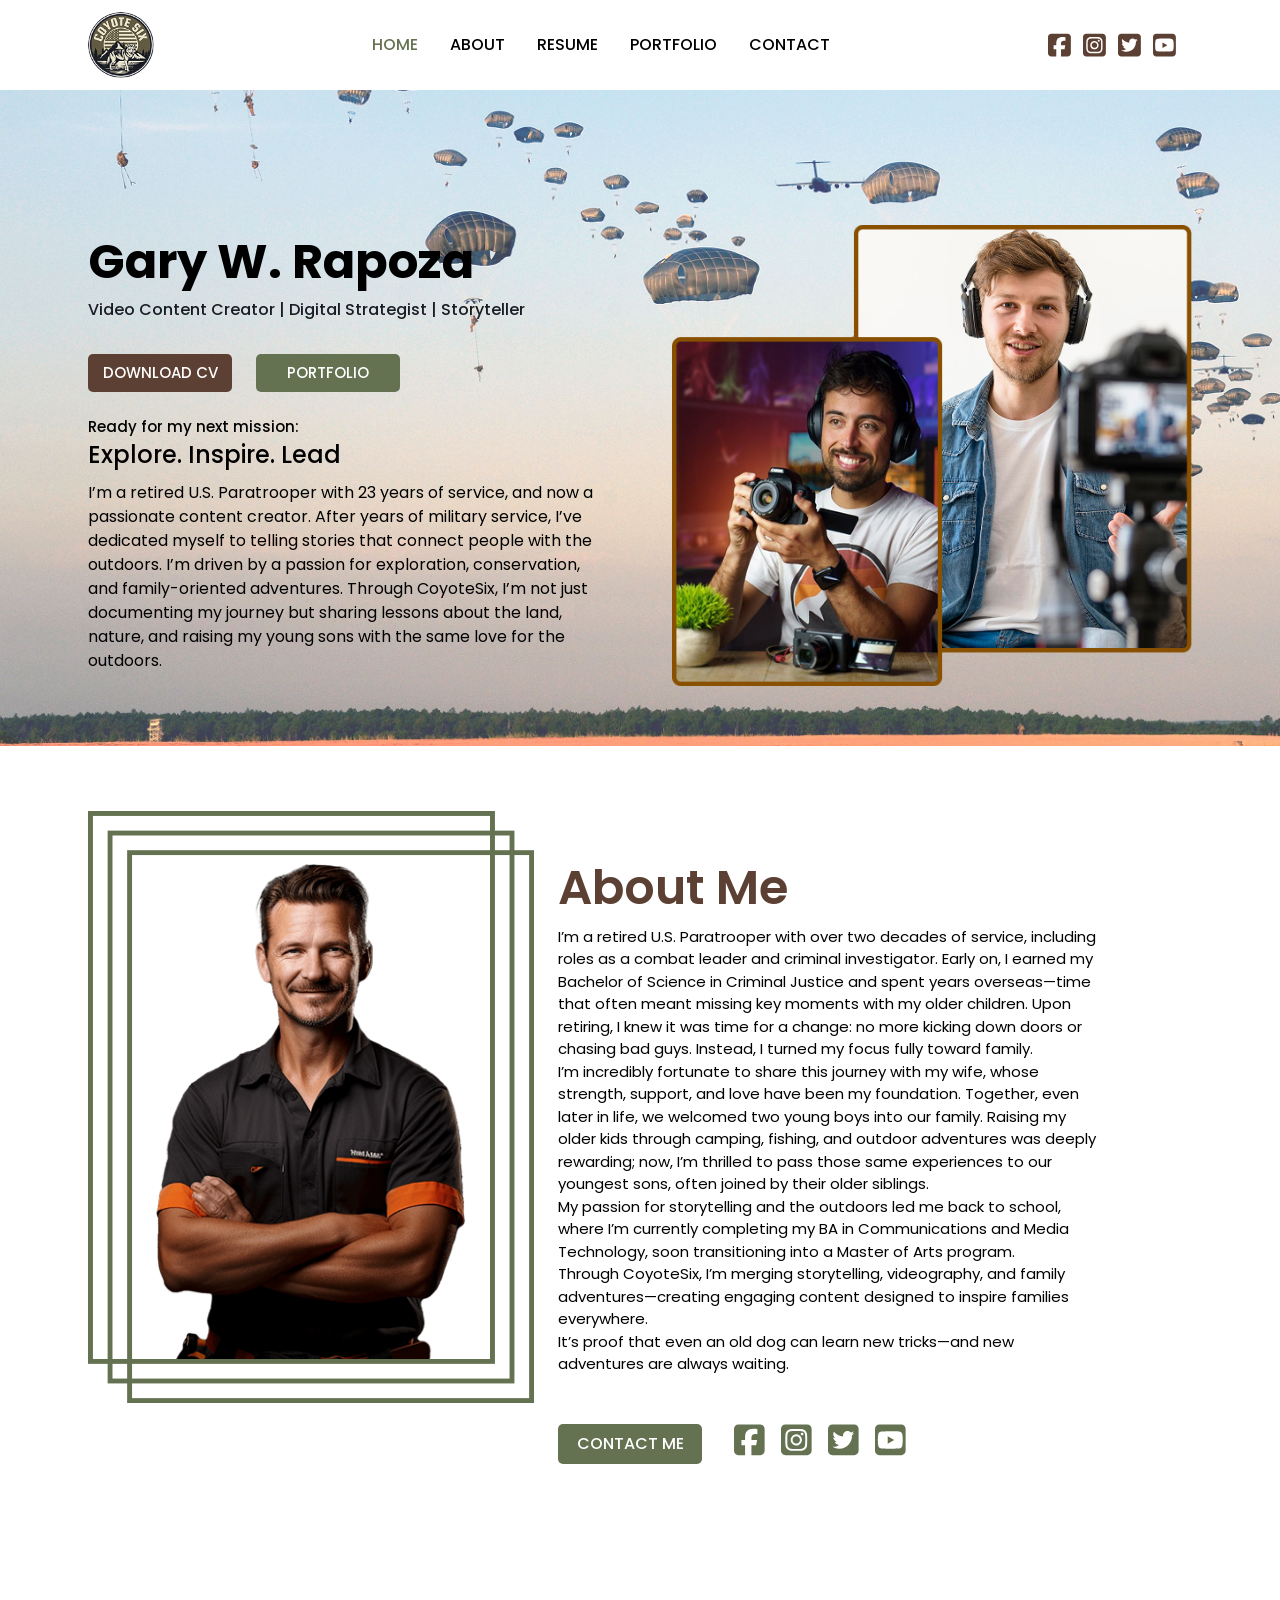
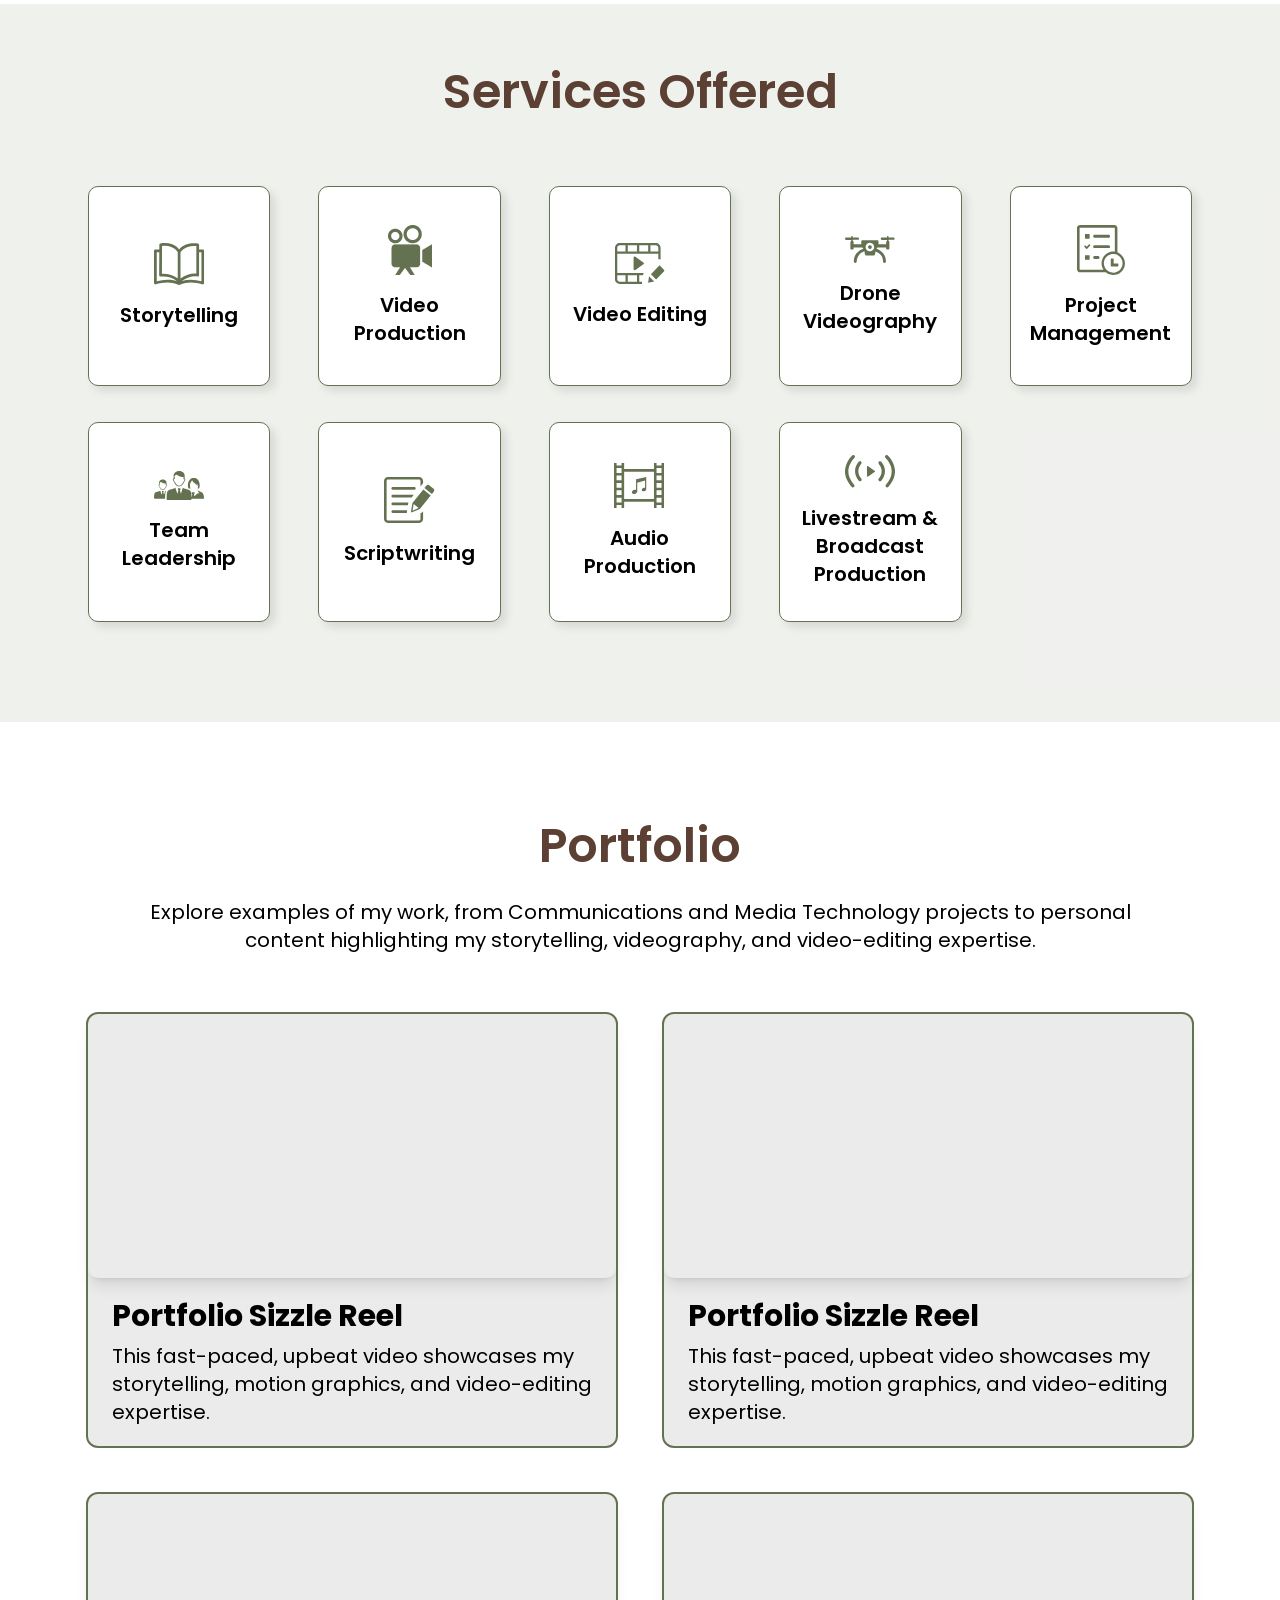
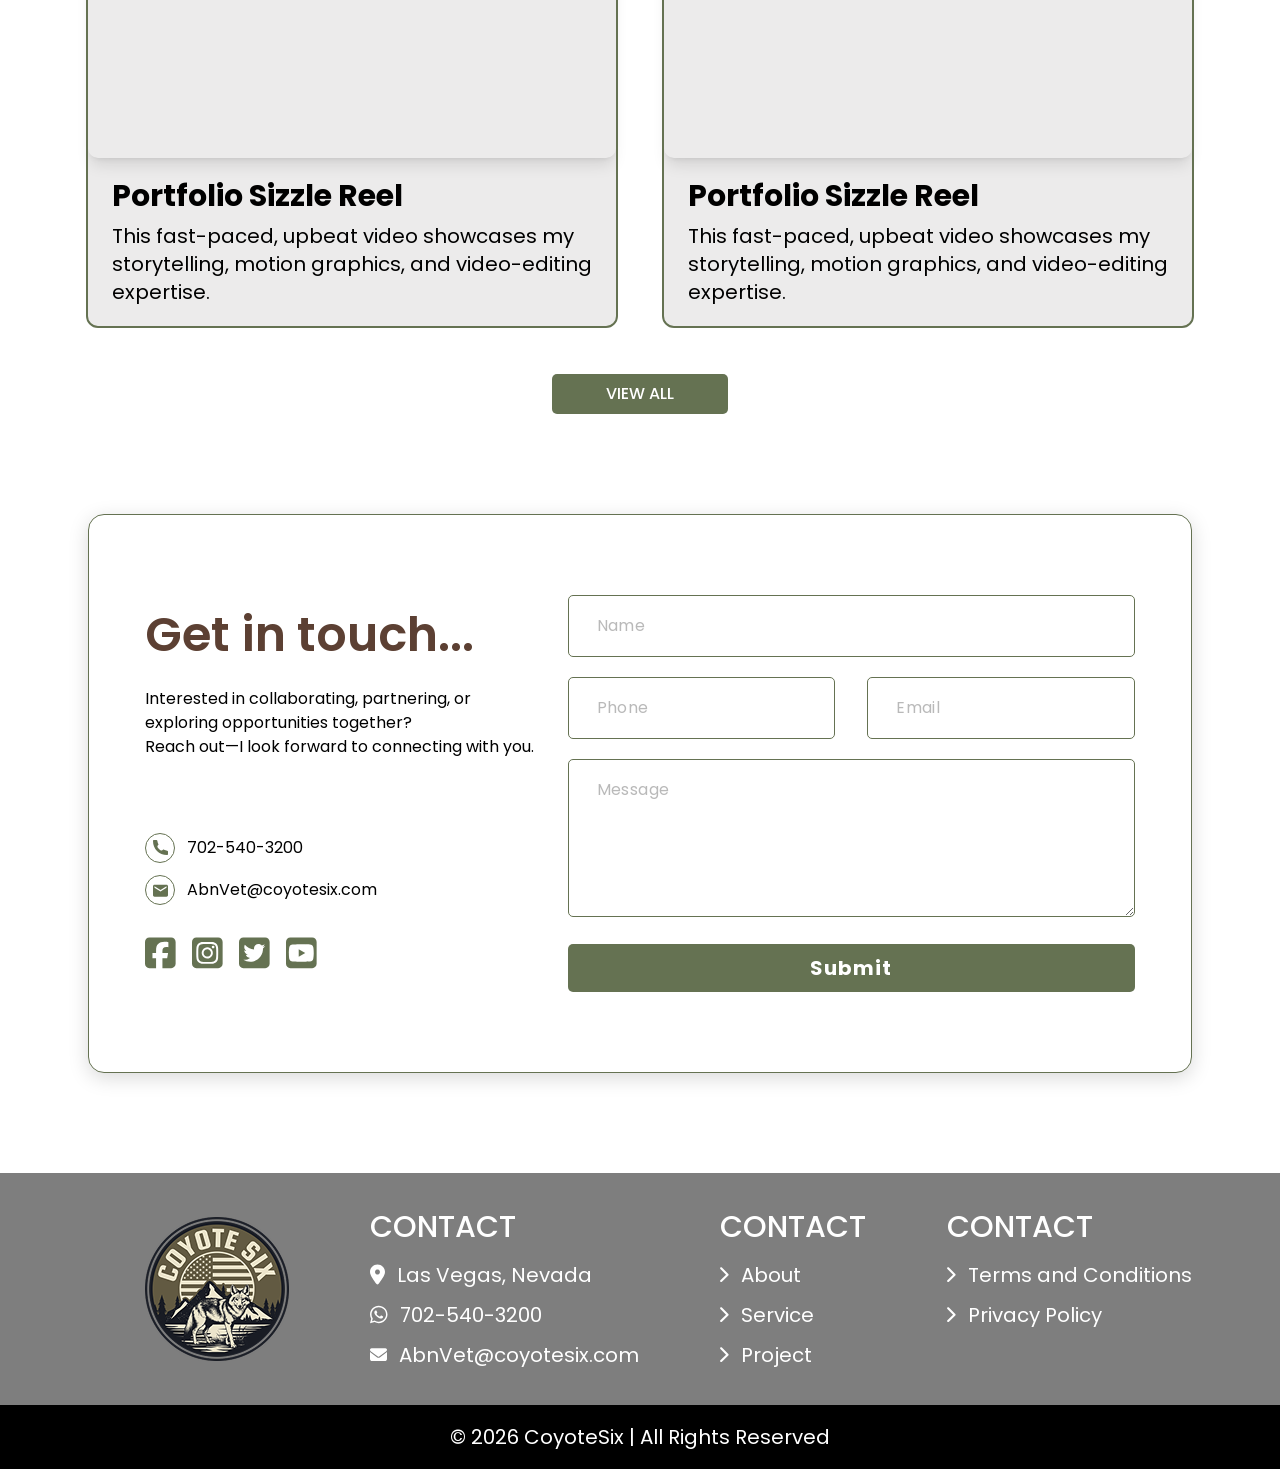
==== commit adacd2bc: "updated" ====
--- a/src/index.html
+++ b/src/index.html
@@ -18,8 +18,8 @@
   </head>
 
   <body class="font-poppins text-black">
-     <!-- header start -->
-     <header class="bg-white/10">
+    <!-- header start -->
+    <header class="bg-white/10">
       <nav
         class="container mx-auto flex items-center justify-between px-4 lg:px-12 py-3"
       >
@@ -36,32 +36,28 @@
         <div id="nav-links" class="hidden md:flex space-x-8">
           <a
             href="./index.html"
-            class="text-black hover:text-primary font-medium uppercase"
+            class="text-secondary hover:text-secondary font-medium uppercase"
             >Home</a
           >
           <a
             href="./about.html"
-            class="text-black hover:text-primary font-medium uppercase"
+            class="text-black hover:text-secondary font-medium uppercase"
             >About</a
           >
           <a
             href="./resume.html"
-            class="text-black hover:text-primary font-medium uppercase"
+            class="text-black hover:text-secondary font-medium uppercase"
             >Resume</a
           >
           <a
             href="./portfolio.html"
-            class="text-black hover:text-primary font-medium uppercase"
+            class="text-black hover:text-secondary font-medium uppercase"
             >Portfolio</a
           >
-          <a
-            href="#"
-            class="text-black hover:text-primary font-medium uppercase"
-            >Gallery</a
-          >
+
           <a
             href="./contact.html"
-            class="text-black hover:text-primary font-medium uppercase"
+            class="text-black hover:text-secondary font-medium uppercase"
             >Contact</a
           >
         </div>
@@ -77,14 +73,20 @@
                 class="w-[23px]"
               />
             </a>
-            <a href="#" class="hover:animate-bounce-top">
+            <a
+              href="https://www.instagram.com/coyotesixmedia/"
+              class="hover:animate-bounce-top"
+            >
               <img
                 src="./img/instagram-header.svg"
                 alt="Instagram"
                 class="w-[23px]"
               />
             </a>
-            <a href="#" class="hover:animate-bounce-top">
+            <a
+              href="https://www.youtube.com/@CoyoteSix"
+              class="hover:animate-bounce-top"
+            >
               <img
                 src="./img/twitter-header.svg"
                 alt="Twitter"
@@ -129,39 +131,34 @@
       >
         <a
           href="./index.html"
-          class="text-black hover:text-primary font-medium uppercase text-base"
+          class="text-secondary hover:text-secondary font-medium uppercase text-base"
           >Home</a
         >
         <a
           href="./about.html"
-          class="text-black hover:text-primary font-medium uppercase text-base"
+          class="text-black hover:text-secondary font-medium uppercase text-base"
           >About</a
         >
         <a
           href="./resume.html"
-          class="text-black hover:text-primary font-medium uppercase text-base"
+          class="text-black hover:text-secondary font-medium uppercase text-base"
           >Resume</a
         >
         <a
           href="./portfolio.html"
-          class="text-black hover:text-primary font-medium uppercase text-base"
+          class="text-black hover:text-secondary font-medium uppercase text-base"
           >Portfolio</a
         >
-        <a
-          href="#"
-          class="text-black hover:text-primary font-medium uppercase text-base"
-          >Gallery</a
-        >
+
         <a
           href="./contact.html"
-          class="text-black hover:text-primary font-medium uppercase text-base"
+          class="text-black hover:text-secondary font-medium uppercase text-base"
           >Contact</a
         >
       </div>
     </header>
     <!-- header end -->
     <main>
-
       <!-- banner start  -->
       <section
         class="banner bg-cover bg-110 bg-no-repeat bg-left-bottom relative pt-[135px] pb-[60px]"
@@ -191,7 +188,7 @@
                   </li>
                   <li>
                     <a
-                      href=""
+                      href="./portfolio.html"
                       class="md:w-36 max-w-auto bg-secondary rounded-[5px] px-3 py-2 text-white text-[15px] font-medium uppercase text-center inline-block hover:shadow-[5px_5px_10px_0px_rgba(0,0,0,0.10)] hover:translate-y-0.5 transform transition-all duration-200"
                       >PORTFOLIO</a
                     >
@@ -285,16 +282,16 @@
                 </p>
                 <div class="flex flex-row flex-wrap gap-8 items-center mt-12">
                   <a
-                    href=""
+                    href="./contact.html"
                     class="w-36 max-w-auto bg-secondary rounded-[5px] px-4 py-2 text-white text-base font-medium uppercase text-center hover:shadow-[5px_5px_10px_0px_rgba(0,0,0,0.10)] hover:translate-y-0.5 transform transition-all duration-200"
-                    >PORTFOLIO</a
+                    >CONTACT ME</a
                   >
                   <ul class="flex flex-row flex-wrap gap-4">
                     <li>
                       <a
                         href=""
                         target="_blank"
-                        class="inline-block hover:translate-y-0.5 transform transition-all duration-200 hover:shadow-[5px_5px_10px_0px_rgba(0,0,0,0.10)]"
+                        class="inline-block hover:animate-bounce-top"
                         ><img
                           src="./img/facebook.svg"
                           alt="facebook"
@@ -305,7 +302,7 @@
                       <a
                         href="https://www.instagram.com/coyotesixmedia/"
                         target="_blank"
-                        class="inline-block hover:translate-y-0.5 transform transition-all duration-200 hover:shadow-[5px_5px_10px_0px_rgba(0,0,0,0.10)]"
+                        class="inline-block hover:animate-bounce-top"
                         ><img
                           src="./img/instagram.svg"
                           alt="instagram"
@@ -316,7 +313,7 @@
                       <a
                         href=""
                         target="_blank"
-                        class="inline-block hover:translate-y-0.5 transform transition-all duration-200 hover:shadow-[5px_5px_10px_0px_rgba(0,0,0,0.10)]"
+                        class="inline-block hover:animate-bounce-top"
                         ><img
                           src="./img/twitter.svg"
                           alt="twitter"
@@ -327,7 +324,7 @@
                       <a
                         href="https://www.youtube.com/@CoyoteSix"
                         target="_blank"
-                        class="inline-block hover:translate-y-0.5 transform transition-all duration-200 hover:shadow-[5px_5px_10px_0px_rgba(0,0,0,0.10)]"
+                        class="inline-block hover:animate-bounce-top"
                         ><img
                           src="./img/youtube.svg"
                           alt="youtube"
@@ -343,7 +340,10 @@
       </section>
       <!-- About me end -->
       <!-- Services Offered start  -->
-      <section class="services pt-16 md:pb-[100px] pb-20 bg-secondary/10">
+      <section
+        class="services pt-16 md:pb-[100px] pb-20 bg-secondary/10"
+        id="services-offers"
+      >
         <div class="container mx-auto px-4 xl:px-12">
           <h2
             class="text-primary text-3xl md:text-5xl font-semibold text-center"
@@ -654,7 +654,7 @@
           </div>
           <div class="text-center mt-12">
             <a
-              href="https://www.youtube.com/@CoyoteSix"
+              href="./portfolio.html"
               target="_blank"
               class="w-44 max-w-auto bg-secondary rounded-[5px] px-4 py-2 text-white text-base font-medium uppercase text-center inline-block hover:shadow-[5px_5px_10px_0px_rgba(0,0,0,0.10)] hover:translate-y-0.5 transform transition-all duration-200"
               >View All</a
@@ -718,7 +718,7 @@
                       <a
                         href=""
                         target="_blank"
-                        class="inline-block hover:translate-y-0.5 transform transition-all duration-200 hover:shadow-[5px_5px_10px_0px_rgba(0,0,0,0.10)]"
+                        class="inline-block hover:animate-bounce-top"
                         ><img
                           src="./img/facebook.svg"
                           alt="facebook"
@@ -729,7 +729,7 @@
                       <a
                         href="https://www.instagram.com/coyotesixmedia/"
                         target="_blank"
-                        class="inline-block hover:translate-y-0.5 transform transition-all duration-200 hover:shadow-[5px_5px_10px_0px_rgba(0,0,0,0.10)]"
+                        class="inline-block hover:animate-bounce-top"
                         ><img
                           src="./img/instagram.svg"
                           alt="instagram"
@@ -740,7 +740,7 @@
                       <a
                         href=""
                         target="_blank"
-                        class="inline-block hover:translate-y-0.5 transform transition-all duration-200 hover:shadow-[5px_5px_10px_0px_rgba(0,0,0,0.10)]"
+                        class="inline-block hover:animate-bounce-top"
                         ><img
                           src="./img/twitter.svg"
                           alt="twitter"
@@ -751,7 +751,7 @@
                       <a
                         href="https://www.youtube.com/@CoyoteSix"
                         target="_blank"
-                        class="inline-block hover:translate-y-0.5 transform transition-all duration-200 hover:shadow-[5px_5px_10px_0px_rgba(0,0,0,0.10)]"
+                        class="inline-block hover:animate-bounce-top"
                         ><img
                           src="./img/youtube.svg"
                           alt="youtube"
@@ -816,7 +816,8 @@
     <footer class="bg-[#7E7E7E]">
       <div class="container mx-auto px-4 xl:px-12 py-9">
         <div class="grid grid-cols-1 lg:grid-cols-12 md:gap-6 gap-y-10">
-          <div
+          <a
+            href="./index.html"
             class="col-span-1 lg:col-span-3 flex items-center flex-wrap justify-center"
           >
             <img
@@ -824,7 +825,7 @@
               alt="footer-logo"
               class="max-w-full"
             />
-          </div>
+          </a>
           <div
             class="col-span-1 lg:col-span-9 flex md:flex-row flex-col flex-wrap justify-between items-start md:gap-4 gap-y-10"
           >
@@ -884,7 +885,7 @@
               <ul class="flex flex-col gap-3 mt-4">
                 <li class="">
                   <a
-                    href=""
+                    href="./about.html"
                     class="flex flex-row gap-3 items-center text-white text-base md:text-xl font-normal group"
                   >
                     <img src="./img/arrow.svg" alt="phone" class="max-w-full" />
@@ -893,7 +894,7 @@
                 </li>
                 <li class="">
                   <a
-                    href=""
+                    href="./index.html#services-offers"
                     class="flex flex-row gap-3 items-center text-white text-base md:text-xl font-normal group"
                   >
                     <img src="./img/arrow.svg" alt="phone" class="max-w-full" />
@@ -902,16 +903,7 @@
                 </li>
                 <li class="">
                   <a
-                    href=""
-                    class="flex flex-row gap-3 items-center text-white text-base md:text-xl font-normal group"
-                  >
-                    <img src="./img/arrow.svg" alt="phone" class="max-w-full" />
-                    <span class="group-hover:underline">Gallery</span>
-                  </a>
-                </li>
-                <li class="">
-                  <a
-                    href=""
+                    href="./portfolio.html"
                     class="flex flex-row gap-3 items-center text-white text-base md:text-xl font-normal group"
                   >
                     <img src="./img/arrow.svg" alt="phone" class="max-w-full" />
--- a/src/css/style.min.css
+++ b/src/css/style.min.css
@@ -1,2 +1,2 @@
 /*! tailwindcss v4.0.0 | MIT License | https://tailwindcss.com */
-@layer theme{:root{--font-sans:ui-sans-serif,system-ui,sans-serif,"Apple Color Emoji","Segoe UI Emoji","Segoe UI Symbol","Noto Color Emoji";--font-serif:ui-serif,Georgia,Cambria,"Times New Roman",Times,serif;--font-mono:ui-monospace,SFMono-Regular,Menlo,Monaco,Consolas,"Liberation Mono","Courier New",monospace;--color-red-50:oklch(.971 .013 17.38);--color-red-100:oklch(.936 .032 17.717);--color-red-200:oklch(.885 .062 18.334);--color-red-300:oklch(.808 .114 19.571);--color-red-400:oklch(.704 .191 22.216);--color-red-500:oklch(.637 .237 25.331);--color-red-600:oklch(.577 .245 27.325);--color-red-700:oklch(.505 .213 27.518);--color-red-800:oklch(.444 .177 26.899);--color-red-900:oklch(.396 .141 25.723);--color-red-950:oklch(.258 .092 26.042);--color-orange-50:oklch(.98 .016 73.684);--color-orange-100:oklch(.954 .038 75.164);--color-orange-200:oklch(.901 .076 70.697);--color-orange-300:oklch(.837 .128 66.29);--color-orange-400:oklch(.75 .183 55.934);--color-orange-500:oklch(.705 .213 47.604);--color-orange-600:oklch(.646 .222 41.116);--color-orange-700:oklch(.553 .195 38.402);--color-orange-800:oklch(.47 .157 37.304);--color-orange-900:oklch(.408 .123 38.172);--color-orange-950:oklch(.266 .079 36.259);--color-amber-50:oklch(.987 .022 95.277);--color-amber-100:oklch(.962 .059 95.617);--color-amber-200:oklch(.924 .12 95.746);--color-amber-300:oklch(.879 .169 91.605);--color-amber-400:oklch(.828 .189 84.429);--color-amber-500:oklch(.769 .188 70.08);--color-amber-600:oklch(.666 .179 58.318);--color-amber-700:oklch(.555 .163 48.998);--color-amber-800:oklch(.473 .137 46.201);--color-amber-900:oklch(.414 .112 45.904);--color-amber-950:oklch(.279 .077 45.635);--color-yellow-50:oklch(.987 .026 102.212);--color-yellow-100:oklch(.973 .071 103.193);--color-yellow-200:oklch(.945 .129 101.54);--color-yellow-300:oklch(.905 .182 98.111);--color-yellow-400:oklch(.852 .199 91.936);--color-yellow-500:oklch(.795 .184 86.047);--color-yellow-600:oklch(.681 .162 75.834);--color-yellow-700:oklch(.554 .135 66.442);--color-yellow-800:oklch(.476 .114 61.907);--color-yellow-900:oklch(.421 .095 57.708);--color-yellow-950:oklch(.286 .066 53.813);--color-lime-50:oklch(.986 .031 120.757);--color-lime-100:oklch(.967 .067 122.328);--color-lime-200:oklch(.938 .127 124.321);--color-lime-300:oklch(.897 .196 126.665);--color-lime-400:oklch(.841 .238 128.85);--color-lime-500:oklch(.768 .233 130.85);--color-lime-600:oklch(.648 .2 131.684);--color-lime-700:oklch(.532 .157 131.589);--color-lime-800:oklch(.453 .124 130.933);--color-lime-900:oklch(.405 .101 131.063);--color-lime-950:oklch(.274 .072 132.109);--color-green-50:oklch(.982 .018 155.826);--color-green-100:oklch(.962 .044 156.743);--color-green-200:oklch(.925 .084 155.995);--color-green-300:oklch(.871 .15 154.449);--color-green-400:oklch(.792 .209 151.711);--color-green-500:oklch(.723 .219 149.579);--color-green-600:oklch(.627 .194 149.214);--color-green-700:oklch(.527 .154 150.069);--color-green-800:oklch(.448 .119 151.328);--color-green-900:oklch(.393 .095 152.535);--color-green-950:oklch(.266 .065 152.934);--color-emerald-50:oklch(.979 .021 166.113);--color-emerald-100:oklch(.95 .052 163.051);--color-emerald-200:oklch(.905 .093 164.15);--color-emerald-300:oklch(.845 .143 164.978);--color-emerald-400:oklch(.765 .177 163.223);--color-emerald-500:oklch(.696 .17 162.48);--color-emerald-600:oklch(.596 .145 163.225);--color-emerald-700:oklch(.508 .118 165.612);--color-emerald-800:oklch(.432 .095 166.913);--color-emerald-900:oklch(.378 .077 168.94);--color-emerald-950:oklch(.262 .051 172.552);--color-teal-50:oklch(.984 .014 180.72);--color-teal-100:oklch(.953 .051 180.801);--color-teal-200:oklch(.91 .096 180.426);--color-teal-300:oklch(.855 .138 181.071);--color-teal-400:oklch(.777 .152 181.912);--color-teal-500:oklch(.704 .14 182.503);--color-teal-600:oklch(.6 .118 184.704);--color-teal-700:oklch(.511 .096 186.391);--color-teal-800:oklch(.437 .078 188.216);--color-teal-900:oklch(.386 .063 188.416);--color-teal-950:oklch(.277 .046 192.524);--color-cyan-50:oklch(.984 .019 200.873);--color-cyan-100:oklch(.956 .045 203.388);--color-cyan-200:oklch(.917 .08 205.041);--color-cyan-300:oklch(.865 .127 207.078);--color-cyan-400:oklch(.789 .154 211.53);--color-cyan-500:oklch(.715 .143 215.221);--color-cyan-600:oklch(.609 .126 221.723);--color-cyan-700:oklch(.52 .105 223.128);--color-cyan-800:oklch(.45 .085 224.283);--color-cyan-900:oklch(.398 .07 227.392);--color-cyan-950:oklch(.302 .056 229.695);--color-sky-50:oklch(.977 .013 236.62);--color-sky-100:oklch(.951 .026 236.824);--color-sky-200:oklch(.901 .058 230.902);--color-sky-300:oklch(.828 .111 230.318);--color-sky-400:oklch(.746 .16 232.661);--color-sky-500:oklch(.685 .169 237.323);--color-sky-600:oklch(.588 .158 241.966);--color-sky-700:oklch(.5 .134 242.749);--color-sky-800:oklch(.443 .11 240.79);--color-sky-900:oklch(.391 .09 240.876);--color-sky-950:oklch(.293 .066 243.157);--color-blue-50:oklch(.97 .014 254.604);--color-blue-100:oklch(.932 .032 255.585);--color-blue-200:oklch(.882 .059 254.128);--color-blue-300:oklch(.809 .105 251.813);--color-blue-400:oklch(.707 .165 254.624);--color-blue-500:oklch(.623 .214 259.815);--color-blue-600:oklch(.546 .245 262.881);--color-blue-700:oklch(.488 .243 264.376);--color-blue-800:oklch(.424 .199 265.638);--color-blue-900:oklch(.379 .146 265.522);--color-blue-950:oklch(.282 .091 267.935);--color-indigo-50:oklch(.962 .018 272.314);--color-indigo-100:oklch(.93 .034 272.788);--color-indigo-200:oklch(.87 .065 274.039);--color-indigo-300:oklch(.785 .115 274.713);--color-indigo-400:oklch(.673 .182 276.935);--color-indigo-500:oklch(.585 .233 277.117);--color-indigo-600:oklch(.511 .262 276.966);--color-indigo-700:oklch(.457 .24 277.023);--color-indigo-800:oklch(.398 .195 277.366);--color-indigo-900:oklch(.359 .144 278.697);--color-indigo-950:oklch(.257 .09 281.288);--color-violet-50:oklch(.969 .016 293.756);--color-violet-100:oklch(.943 .029 294.588);--color-violet-200:oklch(.894 .057 293.283);--color-violet-300:oklch(.811 .111 293.571);--color-violet-400:oklch(.702 .183 293.541);--color-violet-500:oklch(.606 .25 292.717);--color-violet-600:oklch(.541 .281 293.009);--color-violet-700:oklch(.491 .27 292.581);--color-violet-800:oklch(.432 .232 292.759);--color-violet-900:oklch(.38 .189 293.745);--color-violet-950:oklch(.283 .141 291.089);--color-purple-50:oklch(.977 .014 308.299);--color-purple-100:oklch(.946 .033 307.174);--color-purple-200:oklch(.902 .063 306.703);--color-purple-300:oklch(.827 .119 306.383);--color-purple-400:oklch(.714 .203 305.504);--color-purple-500:oklch(.627 .265 303.9);--color-purple-600:oklch(.558 .288 302.321);--color-purple-700:oklch(.496 .265 301.924);--color-purple-800:oklch(.438 .218 303.724);--color-purple-900:oklch(.381 .176 304.987);--color-purple-950:oklch(.291 .149 302.717);--color-fuchsia-50:oklch(.977 .017 320.058);--color-fuchsia-100:oklch(.952 .037 318.852);--color-fuchsia-200:oklch(.903 .076 319.62);--color-fuchsia-300:oklch(.833 .145 321.434);--color-fuchsia-400:oklch(.74 .238 322.16);--color-fuchsia-500:oklch(.667 .295 322.15);--color-fuchsia-600:oklch(.591 .293 322.896);--color-fuchsia-700:oklch(.518 .253 323.949);--color-fuchsia-800:oklch(.452 .211 324.591);--color-fuchsia-900:oklch(.401 .17 325.612);--color-fuchsia-950:oklch(.293 .136 325.661);--color-pink-50:oklch(.971 .014 343.198);--color-pink-100:oklch(.948 .028 342.258);--color-pink-200:oklch(.899 .061 343.231);--color-pink-300:oklch(.823 .12 346.018);--color-pink-400:oklch(.718 .202 349.761);--color-pink-500:oklch(.656 .241 354.308);--color-pink-600:oklch(.592 .249 .584);--color-pink-700:oklch(.525 .223 3.958);--color-pink-800:oklch(.459 .187 3.815);--color-pink-900:oklch(.408 .153 2.432);--color-pink-950:oklch(.284 .109 3.907);--color-rose-50:oklch(.969 .015 12.422);--color-rose-100:oklch(.941 .03 12.58);--color-rose-200:oklch(.892 .058 10.001);--color-rose-300:oklch(.81 .117 11.638);--color-rose-400:oklch(.712 .194 13.428);--color-rose-500:oklch(.645 .246 16.439);--color-rose-600:oklch(.586 .253 17.585);--color-rose-700:oklch(.514 .222 16.935);--color-rose-800:oklch(.455 .188 13.697);--color-rose-900:oklch(.41 .159 10.272);--color-rose-950:oklch(.271 .105 12.094);--color-slate-50:oklch(.984 .003 247.858);--color-slate-100:oklch(.968 .007 247.896);--color-slate-200:oklch(.929 .013 255.508);--color-slate-300:oklch(.869 .022 252.894);--color-slate-400:oklch(.704 .04 256.788);--color-slate-500:oklch(.554 .046 257.417);--color-slate-600:oklch(.446 .043 257.281);--color-slate-700:oklch(.372 .044 257.287);--color-slate-800:oklch(.279 .041 260.031);--color-slate-900:oklch(.208 .042 265.755);--color-slate-950:oklch(.129 .042 264.695);--color-gray-50:oklch(.985 .002 247.839);--color-gray-100:oklch(.967 .003 264.542);--color-gray-200:oklch(.928 .006 264.531);--color-gray-300:oklch(.872 .01 258.338);--color-gray-400:oklch(.707 .022 261.325);--color-gray-500:oklch(.551 .027 264.364);--color-gray-600:oklch(.446 .03 256.802);--color-gray-700:oklch(.373 .034 259.733);--color-gray-800:oklch(.278 .033 256.848);--color-gray-900:oklch(.21 .034 264.665);--color-gray-950:oklch(.13 .028 261.692);--color-zinc-50:oklch(.985 0 0);--color-zinc-100:oklch(.967 .001 286.375);--color-zinc-200:oklch(.92 .004 286.32);--color-zinc-300:oklch(.871 .006 286.286);--color-zinc-400:oklch(.705 .015 286.067);--color-zinc-500:oklch(.552 .016 285.938);--color-zinc-600:oklch(.442 .017 285.786);--color-zinc-700:oklch(.37 .013 285.805);--color-zinc-800:oklch(.274 .006 286.033);--color-zinc-900:oklch(.21 .006 285.885);--color-zinc-950:oklch(.141 .005 285.823);--color-neutral-50:oklch(.985 0 0);--color-neutral-100:oklch(.97 0 0);--color-neutral-200:oklch(.922 0 0);--color-neutral-300:oklch(.87 0 0);--color-neutral-400:oklch(.708 0 0);--color-neutral-500:oklch(.556 0 0);--color-neutral-600:oklch(.439 0 0);--color-neutral-700:oklch(.371 0 0);--color-neutral-800:oklch(.269 0 0);--color-neutral-900:oklch(.205 0 0);--color-neutral-950:oklch(.145 0 0);--color-stone-50:oklch(.985 .001 106.423);--color-stone-100:oklch(.97 .001 106.424);--color-stone-200:oklch(.923 .003 48.717);--color-stone-300:oklch(.869 .005 56.366);--color-stone-400:oklch(.709 .01 56.259);--color-stone-500:oklch(.553 .013 58.071);--color-stone-600:oklch(.444 .011 73.639);--color-stone-700:oklch(.374 .01 67.558);--color-stone-800:oklch(.268 .007 34.298);--color-stone-900:oklch(.216 .006 56.043);--color-stone-950:oklch(.147 .004 49.25);--color-black:#000;--color-white:#fff;--spacing:.25rem;--container-3xs:16rem;--container-2xs:18rem;--container-xs:20rem;--container-sm:24rem;--container-md:28rem;--container-lg:32rem;--container-xl:36rem;--container-2xl:42rem;--container-3xl:48rem;--container-4xl:56rem;--container-5xl:64rem;--container-6xl:72rem;--container-7xl:80rem;--text-xs:.75rem;--text-xs--line-height:calc(1/.75);--text-sm:.875rem;--text-sm--line-height:calc(1.25/.875);--text-base:1rem;--text-base--line-height:calc(1.5/1);--text-lg:1.125rem;--text-lg--line-height:calc(1.75/1.125);--text-xl:1.25rem;--text-xl--line-height:calc(1.75/1.25);--text-2xl:1.5rem;--text-2xl--line-height:calc(2/1.5);--text-3xl:1.875rem;--text-3xl--line-height:calc(2.25/1.875);--text-4xl:2.25rem;--text-4xl--line-height:calc(2.5/2.25);--text-5xl:3rem;--text-5xl--line-height:1;--text-6xl:3.75rem;--text-6xl--line-height:1;--text-7xl:4.5rem;--text-7xl--line-height:1;--text-8xl:6rem;--text-8xl--line-height:1;--text-9xl:8rem;--text-9xl--line-height:1;--font-weight-thin:100;--font-weight-extralight:200;--font-weight-light:300;--font-weight-normal:400;--font-weight-medium:500;--font-weight-semibold:600;--font-weight-bold:700;--font-weight-extrabold:800;--font-weight-black:900;--tracking-tighter:-.05em;--tracking-tight:-.025em;--tracking-normal:0em;--tracking-wide:.025em;--tracking-wider:.05em;--tracking-widest:.1em;--leading-tight:1.25;--leading-snug:1.375;--leading-normal:1.5;--leading-relaxed:1.625;--leading-loose:2;--radius-xs:.125rem;--radius-sm:.25rem;--radius-md:.375rem;--radius-lg:.5rem;--radius-xl:.75rem;--radius-2xl:1rem;--radius-3xl:1.5rem;--radius-4xl:2rem;--shadow-2xs:0 1px #0000000d;--shadow-xs:0 1px 2px 0 #0000000d;--shadow-sm:0 1px 3px 0 #0000001a,0 1px 2px -1px #0000001a;--shadow-md:0 4px 6px -1px #0000001a,0 2px 4px -2px #0000001a;--shadow-lg:0 10px 15px -3px #0000001a,0 4px 6px -4px #0000001a;--shadow-xl:0 20px 25px -5px #0000001a,0 8px 10px -6px #0000001a;--shadow-2xl:0 25px 50px -12px #00000040;--inset-shadow-2xs:inset 0 1px #0000000d;--inset-shadow-xs:inset 0 1px 1px #0000000d;--inset-shadow-sm:inset 0 2px 4px #0000000d;--drop-shadow-xs:0 1px 1px #0000000d;--drop-shadow-sm:0 1px 2px #00000026;--drop-shadow-md:0 3px 3px #0000001f;--drop-shadow-lg:0 4px 4px #00000026;--drop-shadow-xl:0 9px 7px #0000001a;--drop-shadow-2xl:0 25px 25px #00000026;--ease-in:cubic-bezier(.4,0,1,1);--ease-out:cubic-bezier(0,0,.2,1);--ease-in-out:cubic-bezier(.4,0,.2,1);--animate-spin:spin 1s linear infinite;--animate-ping:ping 1s cubic-bezier(0,0,.2,1)infinite;--animate-pulse:pulse 2s cubic-bezier(.4,0,.6,1)infinite;--animate-bounce:bounce 1s infinite;--blur-xs:4px;--blur-sm:8px;--blur-md:12px;--blur-lg:16px;--blur-xl:24px;--blur-2xl:40px;--blur-3xl:64px;--perspective-dramatic:100px;--perspective-near:300px;--perspective-normal:500px;--perspective-midrange:800px;--perspective-distant:1200px;--aspect-video:16/9;--default-transition-duration:.15s;--default-transition-timing-function:cubic-bezier(.4,0,.2,1);--default-font-family:var(--font-sans);--default-font-feature-settings:var(--font-sans--font-feature-settings);--default-font-variation-settings:var(--font-sans--font-variation-settings);--default-mono-font-family:var(--font-mono);--default-mono-font-feature-settings:var(--font-mono--font-feature-settings);--default-mono-font-variation-settings:var(--font-mono--font-variation-settings);--font-poppins:"Poppins",sans-serif;--color-primary:#5c4033;--color-secondary:#657252;--color-accent:#191c24;--breakpoint-sm:576px;--breakpoint-md:768px;--breakpoint-lg:992px;--breakpoint-xl:1200px;--breakpoint-2xl:1400px;--breakpoint-3xl:1536px}}@layer base{*,:after,:before,::backdrop{box-sizing:border-box;border:0 solid;margin:0;padding:0}::file-selector-button{box-sizing:border-box;border:0 solid;margin:0;padding:0}html,:host{-webkit-text-size-adjust:100%;tab-size:4;line-height:1.5;font-family:var(--default-font-family,ui-sans-serif,system-ui,sans-serif,"Apple Color Emoji","Segoe UI Emoji","Segoe UI Symbol","Noto Color Emoji");font-feature-settings:var(--default-font-feature-settings,normal);font-variation-settings:var(--default-font-variation-settings,normal);-webkit-tap-highlight-color:transparent}body{line-height:inherit}hr{height:0;color:inherit;border-top-width:1px}abbr:where([title]){-webkit-text-decoration:underline dotted;text-decoration:underline dotted}h1,h2,h3,h4,h5,h6{font-size:inherit;font-weight:inherit}a{color:inherit;-webkit-text-decoration:inherit;-webkit-text-decoration:inherit;-webkit-text-decoration:inherit;text-decoration:inherit}b,strong{font-weight:bolder}code,kbd,samp,pre{font-family:var(--default-mono-font-family,ui-monospace,SFMono-Regular,Menlo,Monaco,Consolas,"Liberation Mono","Courier New",monospace);font-feature-settings:var(--default-mono-font-feature-settings,normal);font-variation-settings:var(--default-mono-font-variation-settings,normal);font-size:1em}small{font-size:80%}sub,sup{vertical-align:baseline;font-size:75%;line-height:0;position:relative}sub{bottom:-.25em}sup{top:-.5em}table{text-indent:0;border-color:inherit;border-collapse:collapse}:-moz-focusring{outline:auto}progress{vertical-align:baseline}summary{display:list-item}ol,ul,menu{list-style:none}img,svg,video,canvas,audio,iframe,embed,object{vertical-align:middle;display:block}img,video{max-width:100%;height:auto}button,input,select,optgroup,textarea{font:inherit;font-feature-settings:inherit;font-variation-settings:inherit;letter-spacing:inherit;color:inherit;opacity:1;background-color:#0000;border-radius:0}::file-selector-button{font:inherit;font-feature-settings:inherit;font-variation-settings:inherit;letter-spacing:inherit;color:inherit;opacity:1;background-color:#0000;border-radius:0}:where(select:is([multiple],[size])) optgroup{font-weight:bolder}:where(select:is([multiple],[size])) optgroup option{padding-inline-start:20px}::file-selector-button{margin-inline-end:4px}::placeholder{opacity:1;color:color-mix(in oklab,currentColor 50%,transparent)}textarea{resize:vertical}::-webkit-search-decoration{-webkit-appearance:none}::-webkit-date-and-time-value{min-height:1lh;text-align:inherit}::-webkit-datetime-edit{display:inline-flex}::-webkit-datetime-edit-fields-wrapper{padding:0}::-webkit-datetime-edit{padding-block:0}::-webkit-datetime-edit-year-field{padding-block:0}::-webkit-datetime-edit-month-field{padding-block:0}::-webkit-datetime-edit-day-field{padding-block:0}::-webkit-datetime-edit-hour-field{padding-block:0}::-webkit-datetime-edit-minute-field{padding-block:0}::-webkit-datetime-edit-second-field{padding-block:0}::-webkit-datetime-edit-millisecond-field{padding-block:0}::-webkit-datetime-edit-meridiem-field{padding-block:0}:-moz-ui-invalid{box-shadow:none}button,input:where([type=button],[type=reset],[type=submit]){appearance:button}::file-selector-button{appearance:button}::-webkit-inner-spin-button{height:auto}::-webkit-outer-spin-button{height:auto}[hidden]:where(:not([hidden=until-found])){display:none!important}}@layer components;@layer utilities{.absolute{position:absolute}.relative{position:relative}.-top-9{top:calc(var(--spacing)*-9)}.top-1{top:calc(var(--spacing)*1)}.top-1\/2{top:50%}.-right-3{right:calc(var(--spacing)*-3)}.right-0{right:calc(var(--spacing)*0)}.-bottom-\[8\.5\%\]{bottom:-8.5%}.-left-3{left:calc(var(--spacing)*-3)}.left-0{left:calc(var(--spacing)*0)}.z-10{z-index:10}.col-span-1{grid-column:span 1/span 1}.col-span-2{grid-column:span 2/span 2}.container{width:100%}@media (width>=576px){.container{max-width:576px}}@media (width>=768px){.container{max-width:768px}}@media (width>=992px){.container{max-width:992px}}@media (width>=1200px){.container{max-width:1200px}}@media (width>=1400px){.container{max-width:1400px}}@media (width>=1536px){.container{max-width:1536px}}.mx-auto{margin-inline:auto}.mt-2{margin-top:calc(var(--spacing)*2)}.mt-2\.5{margin-top:calc(var(--spacing)*2.5)}.mt-3{margin-top:calc(var(--spacing)*3)}.mt-3\.5{margin-top:calc(var(--spacing)*3.5)}.mt-4{margin-top:calc(var(--spacing)*4)}.mt-5{margin-top:calc(var(--spacing)*5)}.mt-6{margin-top:calc(var(--spacing)*6)}.mt-7{margin-top:calc(var(--spacing)*7)}.mt-8{margin-top:calc(var(--spacing)*8)}.mt-9{margin-top:calc(var(--spacing)*9)}.mt-9\.5{margin-top:calc(var(--spacing)*9.5)}.mt-10{margin-top:calc(var(--spacing)*10)}.mt-12{margin-top:calc(var(--spacing)*12)}.mt-18{margin-top:calc(var(--spacing)*18)}.mt-\[60px\]{margin-top:60px}.mb-2{margin-bottom:calc(var(--spacing)*2)}.mb-3{margin-bottom:calc(var(--spacing)*3)}.mb-3\.5{margin-bottom:calc(var(--spacing)*3.5)}.block{display:block}.flex{display:flex}.grid{display:grid}.hidden{display:none}.inline-block{display:inline-block}.table{display:table}.aspect-\[calc\(4\*3\+1\)\/9\.5\]{aspect-ratio:13/9.5}.h-7{height:calc(var(--spacing)*7)}.h-11{height:calc(var(--spacing)*11)}.h-12{height:calc(var(--spacing)*12)}.h-\[200px\]{height:200px}.h-full{height:100%}.max-h-14{max-height:calc(var(--spacing)*14)}.min-h-16{min-height:calc(var(--spacing)*16)}.min-h-full{min-height:100%}.w-7{width:calc(var(--spacing)*7)}.w-8{width:calc(var(--spacing)*8)}.w-11{width:calc(var(--spacing)*11)}.w-12{width:calc(var(--spacing)*12)}.w-36{width:calc(var(--spacing)*36)}.w-44{width:calc(var(--spacing)*44)}.w-\[200px\]{width:200px}.w-\[23px\]{width:23px}.w-\[285px\]{width:285px}.w-\[985px\]{width:985px}.w-full{width:100%}.max-w-8{max-width:calc(var(--spacing)*8)}.max-w-14{max-width:calc(var(--spacing)*14)}.max-w-\[20px\]{max-width:20px}.max-w-\[70px\]{max-width:70px}.max-w-\[770px\]{max-width:770px}.max-w-\[800px\]{max-width:800px}.max-w-\[900px\]{max-width:900px}.max-w-\[1027px\]{max-width:1027px}.max-w-\[1140px\]{max-width:1140px}.max-w-\[1299px\]{max-width:1299px}.max-w-auto{max-width:auto}.max-w-full{max-width:100%}.min-w-16{min-width:calc(var(--spacing)*16)}.min-w-full{min-width:100%}.flex-shrink-0{flex-shrink:0}.-translate-y-1{--tw-translate-y:calc(var(--spacing)*-1);translate:var(--tw-translate-x)var(--tw-translate-y)}.-translate-y-1\/2{--tw-translate-y:calc(calc(1/2*100%)*-1);translate:var(--tw-translate-x)var(--tw-translate-y)}.-rotate-45{rotate:-45deg}.rotate-45{rotate:45deg}.transform{transform:var(--tw-rotate-x)var(--tw-rotate-y)var(--tw-rotate-z)var(--tw-skew-x)var(--tw-skew-y)}.cursor-pointer{cursor:pointer}.grid-cols-1{grid-template-columns:repeat(1,minmax(0,1fr))}.grid-cols-2{grid-template-columns:repeat(2,minmax(0,1fr))}.flex-col{flex-direction:column}.flex-row{flex-direction:row}.flex-wrap{flex-wrap:wrap}.items-center{align-items:center}.items-start{align-items:flex-start}.justify-between{justify-content:space-between}.justify-center{justify-content:center}.justify-start{justify-content:flex-start}.justify-items-center{justify-items:center}.gap-3{gap:calc(var(--spacing)*3)}.gap-4{gap:calc(var(--spacing)*4)}.gap-8{gap:calc(var(--spacing)*8)}.gap-10{gap:calc(var(--spacing)*10)}.gap-12{gap:calc(var(--spacing)*12)}.gap-x-3{column-gap:calc(var(--spacing)*3)}.gap-x-3\.5{column-gap:calc(var(--spacing)*3.5)}.gap-x-4{column-gap:calc(var(--spacing)*4)}.gap-x-8{column-gap:calc(var(--spacing)*8)}.gap-x-12{column-gap:calc(var(--spacing)*12)}.gap-x-16{column-gap:calc(var(--spacing)*16)}:where(.space-y-4>:not(:last-child)){--tw-space-y-reverse:0;margin-block-start:calc(calc(var(--spacing)*4)*var(--tw-space-y-reverse));margin-block-end:calc(calc(var(--spacing)*4)*calc(1 - var(--tw-space-y-reverse)))}:where(.space-y-6>:not(:last-child)){--tw-space-y-reverse:0;margin-block-start:calc(calc(var(--spacing)*6)*var(--tw-space-y-reverse));margin-block-end:calc(calc(var(--spacing)*6)*calc(1 - var(--tw-space-y-reverse)))}:where(.space-y-6\.5>:not(:last-child)){--tw-space-y-reverse:0;margin-block-start:calc(calc(var(--spacing)*6.5)*var(--tw-space-y-reverse));margin-block-end:calc(calc(var(--spacing)*6.5)*calc(1 - var(--tw-space-y-reverse)))}.gap-y-4{row-gap:calc(var(--spacing)*4)}.gap-y-5{row-gap:calc(var(--spacing)*5)}.gap-y-8{row-gap:calc(var(--spacing)*8)}.gap-y-10{row-gap:calc(var(--spacing)*10)}.gap-y-16{row-gap:calc(var(--spacing)*16)}.gap-y-20{row-gap:calc(var(--spacing)*20)}:where(.space-x-3>:not(:last-child)){--tw-space-x-reverse:0;margin-inline-start:calc(calc(var(--spacing)*3)*var(--tw-space-x-reverse));margin-inline-end:calc(calc(var(--spacing)*3)*calc(1 - var(--tw-space-x-reverse)))}:where(.space-x-4>:not(:last-child)){--tw-space-x-reverse:0;margin-inline-start:calc(calc(var(--spacing)*4)*var(--tw-space-x-reverse));margin-inline-end:calc(calc(var(--spacing)*4)*calc(1 - var(--tw-space-x-reverse)))}:where(.space-x-5>:not(:last-child)){--tw-space-x-reverse:0;margin-inline-start:calc(calc(var(--spacing)*5)*var(--tw-space-x-reverse));margin-inline-end:calc(calc(var(--spacing)*5)*calc(1 - var(--tw-space-x-reverse)))}:where(.space-x-8>:not(:last-child)){--tw-space-x-reverse:0;margin-inline-start:calc(calc(var(--spacing)*8)*var(--tw-space-x-reverse));margin-inline-end:calc(calc(var(--spacing)*8)*calc(1 - var(--tw-space-x-reverse)))}.self-center{align-self:center}.self-start{align-self:flex-start}.scroll-smooth{scroll-behavior:smooth}.rounded-2xl{border-radius:var(--radius-2xl)}.rounded-\[5px\]{border-radius:5px}.rounded-\[6px\]{border-radius:6px}.rounded-\[10px\]{border-radius:10px}.rounded-full{border-radius:3.40282e38px}.border{border-style:var(--tw-border-style);border-width:1px}.border-\[2px\]{border-style:var(--tw-border-style);border-width:2px}.border-b-\[5px\]{border-bottom-style:var(--tw-border-style);border-bottom-width:5px}.border-gray-400{border-color:var(--color-gray-400)}.border-primary{border-color:var(--color-primary)}.border-secondary{border-color:var(--color-secondary)}.bg-\[\#7E7E7E\]{background-color:#7e7e7e}.bg-\[\#D9D9D9\]{background-color:#d9d9d9}.bg-black{background-color:var(--color-black)}.bg-primary{background-color:var(--color-primary)}.bg-primary\/10{background-color:color-mix(in oklab,var(--color-primary)10%,transparent)}.bg-secondary{background-color:var(--color-secondary)}.bg-secondary\/10{background-color:color-mix(in oklab,var(--color-secondary)10%,transparent)}.bg-stone-700{background-color:var(--color-stone-700)}.bg-stone-700\/10{background-color:color-mix(in oklab,var(--color-stone-700)10%,transparent)}.bg-white{background-color:var(--color-white)}.bg-white\/10{background-color:color-mix(in oklab,var(--color-white)10%,transparent)}.bg-cover{background-size:cover}.bg-bottom{background-position:bottom}.bg-left-bottom{background-position:0 100%}.bg-no-repeat{background-repeat:no-repeat}.p-2{padding:calc(var(--spacing)*2)}.p-5{padding:calc(var(--spacing)*5)}.px-2{padding-inline:calc(var(--spacing)*2)}.px-3{padding-inline:calc(var(--spacing)*3)}.px-4{padding-inline:calc(var(--spacing)*4)}.px-5{padding-inline:calc(var(--spacing)*5)}.px-6{padding-inline:calc(var(--spacing)*6)}.py-0{padding-block:calc(var(--spacing)*0)}.py-2{padding-block:calc(var(--spacing)*2)}.py-2\.5{padding-block:calc(var(--spacing)*2.5)}.py-3{padding-block:calc(var(--spacing)*3)}.py-4{padding-block:calc(var(--spacing)*4)}.py-5{padding-block:calc(var(--spacing)*5)}.py-9{padding-block:calc(var(--spacing)*9)}.py-10{padding-block:calc(var(--spacing)*10)}.py-20{padding-block:calc(var(--spacing)*20)}.py-\[18px\]{padding-block:18px}.py-\[44px\]{padding-block:44px}.pt-12{padding-top:calc(var(--spacing)*12)}.pt-16{padding-top:calc(var(--spacing)*16)}.pt-\[40px\]{padding-top:40px}.pt-\[118px\]{padding-top:118px}.pt-\[135px\]{padding-top:135px}.pb-1{padding-bottom:calc(var(--spacing)*1)}.pb-5{padding-bottom:calc(var(--spacing)*5)}.pb-20{padding-bottom:calc(var(--spacing)*20)}.pb-\[36px\]{padding-bottom:36px}.pb-\[60px\]{padding-bottom:60px}.text-center{text-align:center}.text-start{text-align:start}.align-middle{vertical-align:middle}.font-poppins{font-family:var(--font-poppins)}.text-3xl{font-size:var(--text-3xl);line-height:var(--tw-leading,var(--text-3xl--line-height))}.text-base{font-size:var(--text-base);line-height:var(--tw-leading,var(--text-base--line-height))}.text-lg{font-size:var(--text-lg);line-height:var(--tw-leading,var(--text-lg--line-height))}.text-xl{font-size:var(--text-xl);line-height:var(--tw-leading,var(--text-xl--line-height))}.text-\[15px\]{font-size:15px}.font-bold{--tw-font-weight:var(--font-weight-bold);font-weight:var(--font-weight-bold)}.font-medium{--tw-font-weight:var(--font-weight-medium);font-weight:var(--font-weight-medium)}.font-normal{--tw-font-weight:var(--font-weight-normal);font-weight:var(--font-weight-normal)}.font-semibold{--tw-font-weight:var(--font-weight-semibold);font-weight:var(--font-weight-semibold)}.tracking-wide{--tw-tracking:var(--tracking-wide);letter-spacing:var(--tracking-wide)}.tracking-wider{--tw-tracking:var(--tracking-wider);letter-spacing:var(--tracking-wider)}.text-accent{color:var(--color-accent)}.text-black{color:var(--color-black)}.text-gray-700{color:var(--color-gray-700)}.text-neutral-500{color:var(--color-neutral-500)}.text-primary{color:var(--color-primary)}.text-secondary{color:var(--color-secondary)}.text-white{color:var(--color-white)}.uppercase{text-transform:uppercase}.opacity-0{opacity:0}.shadow-\[0px_5px_20px_0px_rgba\(0\,0\,0\,0\.15\)\]{--tw-shadow:0px 5px 20px 0px var(--tw-shadow-color,#00000026);box-shadow:var(--tw-inset-shadow),var(--tw-inset-ring-shadow),var(--tw-ring-offset-shadow),var(--tw-ring-shadow),var(--tw-shadow)}.shadow-\[5px_5px_10px_0px_rgba\(0\,0\,0\,0\.10\)\]{--tw-shadow:5px 5px 10px 0px var(--tw-shadow-color,#0000001a);box-shadow:var(--tw-inset-shadow),var(--tw-inset-ring-shadow),var(--tw-ring-offset-shadow),var(--tw-ring-shadow),var(--tw-shadow)}.shadow-lg{--tw-shadow:0 10px 15px -3px var(--tw-shadow-color,#0000001a),0 4px 6px -4px var(--tw-shadow-color,#0000001a);box-shadow:var(--tw-inset-shadow),var(--tw-inset-ring-shadow),var(--tw-ring-offset-shadow),var(--tw-ring-shadow),var(--tw-shadow)}.shadow-md{--tw-shadow:0 4px 6px -1px var(--tw-shadow-color,#0000001a),0 2px 4px -2px var(--tw-shadow-color,#0000001a);box-shadow:var(--tw-inset-shadow),var(--tw-inset-ring-shadow),var(--tw-ring-offset-shadow),var(--tw-ring-shadow),var(--tw-shadow)}.outline-1{outline-style:var(--tw-outline-style);outline-width:1px}.outline-2{outline-style:var(--tw-outline-style);outline-width:2px}.outline-primary{outline-color:var(--color-primary)}.outline-secondary{outline-color:var(--color-secondary)}.filter{filter:var(--tw-blur,)var(--tw-brightness,)var(--tw-contrast,)var(--tw-grayscale,)var(--tw-hue-rotate,)var(--tw-invert,)var(--tw-saturate,)var(--tw-sepia,)var(--tw-drop-shadow,)}.backdrop-filter{-webkit-backdrop-filter:var(--tw-backdrop-blur,)var(--tw-backdrop-brightness,)var(--tw-backdrop-contrast,)var(--tw-backdrop-grayscale,)var(--tw-backdrop-hue-rotate,)var(--tw-backdrop-invert,)var(--tw-backdrop-opacity,)var(--tw-backdrop-saturate,)var(--tw-backdrop-sepia,);backdrop-filter:var(--tw-backdrop-blur,)var(--tw-backdrop-brightness,)var(--tw-backdrop-contrast,)var(--tw-backdrop-grayscale,)var(--tw-backdrop-hue-rotate,)var(--tw-backdrop-invert,)var(--tw-backdrop-opacity,)var(--tw-backdrop-saturate,)var(--tw-backdrop-sepia,)}.transition{transition-property:color,background-color,border-color,outline-color,text-decoration-color,fill,stroke,--tw-gradient-from,--tw-gradient-via,--tw-gradient-to,opacity,box-shadow,transform,translate,scale,rotate,filter,-webkit-backdrop-filter,backdrop-filter;transition-timing-function:var(--tw-ease,var(--default-transition-timing-function));transition-duration:var(--tw-duration,var(--default-transition-duration))}.transition-all{transition-property:all;transition-timing-function:var(--tw-ease,var(--default-transition-timing-function));transition-duration:var(--tw-duration,var(--default-transition-duration))}.duration-200{--tw-duration:.2s;transition-duration:.2s}.ease-in-out{--tw-ease:var(--ease-in-out);transition-timing-function:var(--ease-in-out)}@media (hover:hover){.group-hover\:underline:is(:where(.group):hover *){text-decoration-line:underline}.hover\:-translate-y-\[calc\(50\%\+3px\)\]:hover{--tw-translate-y:calc(calc(50% + 3px)*-1);translate:var(--tw-translate-x)var(--tw-translate-y)}.hover\:translate-y-0\.5:hover{--tw-translate-y:calc(var(--spacing)*.5);translate:var(--tw-translate-x)var(--tw-translate-y)}.hover\:text-primary:hover{color:var(--color-primary)}.hover\:shadow-\[5px_5px_10px_0px_rgba\(0\,0\,0\,0\.10\)\]:hover{--tw-shadow:5px 5px 10px 0px var(--tw-shadow-color,#0000001a);box-shadow:var(--tw-inset-shadow),var(--tw-inset-ring-shadow),var(--tw-ring-offset-shadow),var(--tw-ring-shadow),var(--tw-shadow)}}.focus\:outline-none:focus{--tw-outline-style:none;outline-style:none}@media (width>=576px){.sm\:-right-16{right:calc(var(--spacing)*-16)}.sm\:-left-16{left:calc(var(--spacing)*-16)}}@media (width>=768px){.md\:-right-13{right:calc(var(--spacing)*-13)}.md\:-left-13{left:calc(var(--spacing)*-13)}.md\:col-span-1{grid-column:span 1/span 1}.md\:mt-7{margin-top:calc(var(--spacing)*7)}.md\:mt-10{margin-top:calc(var(--spacing)*10)}.md\:mt-\[38px\]{margin-top:38px}.md\:mt-\[70px\]{margin-top:70px}.md\:mt-\[74px\]{margin-top:74px}.md\:flex{display:flex}.md\:hidden{display:none}.md\:aspect-\[calc\(4\*3\+1\)\/6\.5\]{aspect-ratio:13/6.5}@media (width>=768px){.md\:md\:aspect-\[calc\(4\*3\+1\)\/6\.5\]{aspect-ratio:13/6.5}}.md\:max-h-16\.5{max-height:calc(var(--spacing)*16.5)}.md\:w-36{width:calc(var(--spacing)*36)}.md\:max-w-16\.5{max-width:calc(var(--spacing)*16.5)}.md\:flex-row{flex-direction:row}.md\:gap-4{gap:calc(var(--spacing)*4)}.md\:gap-6{gap:calc(var(--spacing)*6)}.md\:px-10{padding-inline:calc(var(--spacing)*10)}.md\:px-\[28px\]{padding-inline:28px}.md\:py-20{padding-block:calc(var(--spacing)*20)}.md\:py-\[100px\]{padding-block:100px}.md\:py-\[18px\]{padding-block:18px}.md\:pb-\[100px\]{padding-bottom:100px}.md\:text-2xl{font-size:var(--text-2xl);line-height:var(--tw-leading,var(--text-2xl--line-height))}.md\:text-3xl{font-size:var(--text-3xl);line-height:var(--tw-leading,var(--text-3xl--line-height))}.md\:text-5xl{font-size:var(--text-5xl);line-height:var(--tw-leading,var(--text-5xl--line-height))}.md\:text-base{font-size:var(--text-base);line-height:var(--tw-leading,var(--text-base--line-height))}.md\:text-xl{font-size:var(--text-xl);line-height:var(--tw-leading,var(--text-xl--line-height))}}@media (width>=992px){.lg\:-top-11{top:calc(var(--spacing)*-11)}.lg\:-right-13{right:calc(var(--spacing)*-13)}.lg\:-left-13{left:calc(var(--spacing)*-13)}.lg\:col-span-1{grid-column:span 1/span 1}.lg\:col-span-3{grid-column:span 3/span 3}.lg\:col-span-5{grid-column:span 5/span 5}.lg\:col-span-6{grid-column:span 6/span 6}.lg\:col-span-7{grid-column:span 7/span 7}.lg\:col-span-9{grid-column:span 9/span 9}.lg\:mt-4{margin-top:calc(var(--spacing)*4)}.lg\:mt-11{margin-top:calc(var(--spacing)*11)}.lg\:mt-31{margin-top:calc(var(--spacing)*31)}.lg\:mt-\[26px\]{margin-top:26px}.lg\:block{display:block}.lg\:grid{display:grid}.lg\:hidden{display:none}.lg\:min-h-20\.5{min-height:calc(var(--spacing)*20.5)}.lg\:w-10{width:calc(var(--spacing)*10)}.lg\:w-\[250px\]{width:250px}.lg\:w-auto{width:auto}.lg\:max-w-\[1140px\]{max-width:1140px}.lg\:min-w-10{min-width:calc(var(--spacing)*10)}.lg\:min-w-20\.5{min-width:calc(var(--spacing)*20.5)}.lg\:grid-cols-2{grid-template-columns:repeat(2,minmax(0,1fr))}.lg\:grid-cols-4{grid-template-columns:repeat(4,minmax(0,1fr))}.lg\:grid-cols-5{grid-template-columns:repeat(5,minmax(0,1fr))}.lg\:grid-cols-12{grid-template-columns:repeat(12,minmax(0,1fr))}.lg\:flex-row{flex-direction:row}.lg\:items-start{align-items:flex-start}.lg\:justify-start{justify-content:flex-start}.lg\:gap-6{gap:calc(var(--spacing)*6)}.lg\:gap-12{gap:calc(var(--spacing)*12)}:where(.lg\:space-y-0>:not(:last-child)){--tw-space-y-reverse:0;margin-block-start:calc(calc(var(--spacing)*0)*var(--tw-space-y-reverse));margin-block-end:calc(calc(var(--spacing)*0)*calc(1 - var(--tw-space-y-reverse)))}:where(.lg\:space-y-8>:not(:last-child)){--tw-space-y-reverse:0;margin-block-start:calc(calc(var(--spacing)*8)*var(--tw-space-y-reverse));margin-block-end:calc(calc(var(--spacing)*8)*calc(1 - var(--tw-space-y-reverse)))}.lg\:gap-y-16{row-gap:calc(var(--spacing)*16)}:where(.lg\:space-x-6>:not(:last-child)){--tw-space-x-reverse:0;margin-inline-start:calc(calc(var(--spacing)*6)*var(--tw-space-x-reverse));margin-inline-end:calc(calc(var(--spacing)*6)*calc(1 - var(--tw-space-x-reverse)))}.lg\:px-6{padding-inline:calc(var(--spacing)*6)}.lg\:px-8{padding-inline:calc(var(--spacing)*8)}.lg\:px-12{padding-inline:calc(var(--spacing)*12)}.lg\:py-\[82px\]{padding-block:82px}.lg\:pt-12\.5{padding-top:calc(var(--spacing)*12.5)}.lg\:pt-\[70px\]{padding-top:70px}.lg\:pt-\[82px\]{padding-top:82px}.lg\:pb-7{padding-bottom:calc(var(--spacing)*7)}.lg\:pb-\[72px\]{padding-bottom:72px}.lg\:pb-\[87px\]{padding-bottom:87px}.lg\:pb-\[110px\]{padding-bottom:110px}.lg\:pb-\[140px\]{padding-bottom:140px}.lg\:text-left{text-align:left}.lg\:text-start{text-align:start}.lg\:text-2xl{font-size:var(--text-2xl);line-height:var(--tw-leading,var(--text-2xl--line-height))}.lg\:text-4xl{font-size:var(--text-4xl);line-height:var(--tw-leading,var(--text-4xl--line-height))}.lg\:text-5xl{font-size:var(--text-5xl);line-height:var(--tw-leading,var(--text-5xl--line-height))}.lg\:text-xl{font-size:var(--text-xl);line-height:var(--tw-leading,var(--text-xl--line-height))}.lg\:text-\[25px\]{font-size:25px}.lg\:text-\[26px\]{font-size:26px}.lg\:text-\[30px\]{font-size:30px}.lg\:text-\[40px\]{font-size:40px}}@media (width>=1200px){.xl\:w-\[310px\]{width:310px}.xl\:max-w-\[1140px\]{max-width:1140px}.xl\:gap-x-12{column-gap:calc(var(--spacing)*12)}.xl\:gap-y-9{row-gap:calc(var(--spacing)*9)}.xl\:gap-y-18{row-gap:calc(var(--spacing)*18)}.xl\:px-12{padding-inline:calc(var(--spacing)*12)}.xl\:px-14{padding-inline:calc(var(--spacing)*14)}}@media (width>=1400px){.\32 xl\:w-auto{width:auto}}}.banner{background-image:url(../img/banner-background.jpg)}.resume{background-image:url(../img/resume.webp)}.about-bg{background-image:url(../img/about-bg.webp)}@media (width>=1200px){.bg-110{background-size:110%}}@keyframes bounce-top{0%{transform:translateY(0)}30%{transform:translateY(-8px)}50%{transform:translateY(0)}70%{transform:translateY(-4px)}to{transform:translateY(0)}}.hover\:animate-bounce-top:hover{animation:.5s ease-in-out bounce-top}@keyframes spin{to{transform:rotate(360deg)}}@keyframes ping{75%,to{opacity:0;transform:scale(2)}}@keyframes pulse{50%{opacity:.5}}@keyframes bounce{0%,to{animation-timing-function:cubic-bezier(.8,0,1,1);transform:translateY(-25%)}50%{animation-timing-function:cubic-bezier(0,0,.2,1);transform:none}}@property --tw-translate-x{syntax:"*";inherits:false;initial-value:0}@property --tw-translate-y{syntax:"*";inherits:false;initial-value:0}@property --tw-translate-z{syntax:"*";inherits:false;initial-value:0}@property --tw-rotate-x{syntax:"*";inherits:false;initial-value:rotateX(0)}@property --tw-rotate-y{syntax:"*";inherits:false;initial-value:rotateY(0)}@property --tw-rotate-z{syntax:"*";inherits:false;initial-value:rotateZ(0)}@property --tw-skew-x{syntax:"*";inherits:false;initial-value:skewX(0)}@property --tw-skew-y{syntax:"*";inherits:false;initial-value:skewY(0)}@property --tw-space-y-reverse{syntax:"*";inherits:false;initial-value:0}@property --tw-space-x-reverse{syntax:"*";inherits:false;initial-value:0}@property --tw-border-style{syntax:"*";inherits:false;initial-value:solid}@property --tw-font-weight{syntax:"*";inherits:false}@property --tw-tracking{syntax:"*";inherits:false}@property --tw-shadow{syntax:"*";inherits:false;initial-value:0 0 #0000}@property --tw-shadow-color{syntax:"*";inherits:false}@property --tw-inset-shadow{syntax:"*";inherits:false;initial-value:0 0 #0000}@property --tw-inset-shadow-color{syntax:"*";inherits:false}@property --tw-ring-color{syntax:"*";inherits:false}@property --tw-ring-shadow{syntax:"*";inherits:false;initial-value:0 0 #0000}@property --tw-inset-ring-color{syntax:"*";inherits:false}@property --tw-inset-ring-shadow{syntax:"*";inherits:false;initial-value:0 0 #0000}@property --tw-ring-inset{syntax:"*";inherits:false}@property --tw-ring-offset-width{syntax:"<length>";inherits:false;initial-value:0}@property --tw-ring-offset-color{syntax:"*";inherits:false;initial-value:#fff}@property --tw-ring-offset-shadow{syntax:"*";inherits:false;initial-value:0 0 #0000}@property --tw-outline-style{syntax:"*";inherits:false;initial-value:solid}@property --tw-blur{syntax:"*";inherits:false}@property --tw-brightness{syntax:"*";inherits:false}@property --tw-contrast{syntax:"*";inherits:false}@property --tw-grayscale{syntax:"*";inherits:false}@property --tw-hue-rotate{syntax:"*";inherits:false}@property --tw-invert{syntax:"*";inherits:false}@property --tw-opacity{syntax:"*";inherits:false}@property --tw-saturate{syntax:"*";inherits:false}@property --tw-sepia{syntax:"*";inherits:false}@property --tw-backdrop-blur{syntax:"*";inherits:false}@property --tw-backdrop-brightness{syntax:"*";inherits:false}@property --tw-backdrop-contrast{syntax:"*";inherits:false}@property --tw-backdrop-grayscale{syntax:"*";inherits:false}@property --tw-backdrop-hue-rotate{syntax:"*";inherits:false}@property --tw-backdrop-invert{syntax:"*";inherits:false}@property --tw-backdrop-opacity{syntax:"*";inherits:false}@property --tw-backdrop-saturate{syntax:"*";inherits:false}@property --tw-backdrop-sepia{syntax:"*";inherits:false}@property --tw-duration{syntax:"*";inherits:false}@property --tw-ease{syntax:"*";inherits:false}+@layer theme{:root{--font-sans:ui-sans-serif,system-ui,sans-serif,"Apple Color Emoji","Segoe UI Emoji","Segoe UI Symbol","Noto Color Emoji";--font-serif:ui-serif,Georgia,Cambria,"Times New Roman",Times,serif;--font-mono:ui-monospace,SFMono-Regular,Menlo,Monaco,Consolas,"Liberation Mono","Courier New",monospace;--color-red-50:oklch(.971 .013 17.38);--color-red-100:oklch(.936 .032 17.717);--color-red-200:oklch(.885 .062 18.334);--color-red-300:oklch(.808 .114 19.571);--color-red-400:oklch(.704 .191 22.216);--color-red-500:oklch(.637 .237 25.331);--color-red-600:oklch(.577 .245 27.325);--color-red-700:oklch(.505 .213 27.518);--color-red-800:oklch(.444 .177 26.899);--color-red-900:oklch(.396 .141 25.723);--color-red-950:oklch(.258 .092 26.042);--color-orange-50:oklch(.98 .016 73.684);--color-orange-100:oklch(.954 .038 75.164);--color-orange-200:oklch(.901 .076 70.697);--color-orange-300:oklch(.837 .128 66.29);--color-orange-400:oklch(.75 .183 55.934);--color-orange-500:oklch(.705 .213 47.604);--color-orange-600:oklch(.646 .222 41.116);--color-orange-700:oklch(.553 .195 38.402);--color-orange-800:oklch(.47 .157 37.304);--color-orange-900:oklch(.408 .123 38.172);--color-orange-950:oklch(.266 .079 36.259);--color-amber-50:oklch(.987 .022 95.277);--color-amber-100:oklch(.962 .059 95.617);--color-amber-200:oklch(.924 .12 95.746);--color-amber-300:oklch(.879 .169 91.605);--color-amber-400:oklch(.828 .189 84.429);--color-amber-500:oklch(.769 .188 70.08);--color-amber-600:oklch(.666 .179 58.318);--color-amber-700:oklch(.555 .163 48.998);--color-amber-800:oklch(.473 .137 46.201);--color-amber-900:oklch(.414 .112 45.904);--color-amber-950:oklch(.279 .077 45.635);--color-yellow-50:oklch(.987 .026 102.212);--color-yellow-100:oklch(.973 .071 103.193);--color-yellow-200:oklch(.945 .129 101.54);--color-yellow-300:oklch(.905 .182 98.111);--color-yellow-400:oklch(.852 .199 91.936);--color-yellow-500:oklch(.795 .184 86.047);--color-yellow-600:oklch(.681 .162 75.834);--color-yellow-700:oklch(.554 .135 66.442);--color-yellow-800:oklch(.476 .114 61.907);--color-yellow-900:oklch(.421 .095 57.708);--color-yellow-950:oklch(.286 .066 53.813);--color-lime-50:oklch(.986 .031 120.757);--color-lime-100:oklch(.967 .067 122.328);--color-lime-200:oklch(.938 .127 124.321);--color-lime-300:oklch(.897 .196 126.665);--color-lime-400:oklch(.841 .238 128.85);--color-lime-500:oklch(.768 .233 130.85);--color-lime-600:oklch(.648 .2 131.684);--color-lime-700:oklch(.532 .157 131.589);--color-lime-800:oklch(.453 .124 130.933);--color-lime-900:oklch(.405 .101 131.063);--color-lime-950:oklch(.274 .072 132.109);--color-green-50:oklch(.982 .018 155.826);--color-green-100:oklch(.962 .044 156.743);--color-green-200:oklch(.925 .084 155.995);--color-green-300:oklch(.871 .15 154.449);--color-green-400:oklch(.792 .209 151.711);--color-green-500:oklch(.723 .219 149.579);--color-green-600:oklch(.627 .194 149.214);--color-green-700:oklch(.527 .154 150.069);--color-green-800:oklch(.448 .119 151.328);--color-green-900:oklch(.393 .095 152.535);--color-green-950:oklch(.266 .065 152.934);--color-emerald-50:oklch(.979 .021 166.113);--color-emerald-100:oklch(.95 .052 163.051);--color-emerald-200:oklch(.905 .093 164.15);--color-emerald-300:oklch(.845 .143 164.978);--color-emerald-400:oklch(.765 .177 163.223);--color-emerald-500:oklch(.696 .17 162.48);--color-emerald-600:oklch(.596 .145 163.225);--color-emerald-700:oklch(.508 .118 165.612);--color-emerald-800:oklch(.432 .095 166.913);--color-emerald-900:oklch(.378 .077 168.94);--color-emerald-950:oklch(.262 .051 172.552);--color-teal-50:oklch(.984 .014 180.72);--color-teal-100:oklch(.953 .051 180.801);--color-teal-200:oklch(.91 .096 180.426);--color-teal-300:oklch(.855 .138 181.071);--color-teal-400:oklch(.777 .152 181.912);--color-teal-500:oklch(.704 .14 182.503);--color-teal-600:oklch(.6 .118 184.704);--color-teal-700:oklch(.511 .096 186.391);--color-teal-800:oklch(.437 .078 188.216);--color-teal-900:oklch(.386 .063 188.416);--color-teal-950:oklch(.277 .046 192.524);--color-cyan-50:oklch(.984 .019 200.873);--color-cyan-100:oklch(.956 .045 203.388);--color-cyan-200:oklch(.917 .08 205.041);--color-cyan-300:oklch(.865 .127 207.078);--color-cyan-400:oklch(.789 .154 211.53);--color-cyan-500:oklch(.715 .143 215.221);--color-cyan-600:oklch(.609 .126 221.723);--color-cyan-700:oklch(.52 .105 223.128);--color-cyan-800:oklch(.45 .085 224.283);--color-cyan-900:oklch(.398 .07 227.392);--color-cyan-950:oklch(.302 .056 229.695);--color-sky-50:oklch(.977 .013 236.62);--color-sky-100:oklch(.951 .026 236.824);--color-sky-200:oklch(.901 .058 230.902);--color-sky-300:oklch(.828 .111 230.318);--color-sky-400:oklch(.746 .16 232.661);--color-sky-500:oklch(.685 .169 237.323);--color-sky-600:oklch(.588 .158 241.966);--color-sky-700:oklch(.5 .134 242.749);--color-sky-800:oklch(.443 .11 240.79);--color-sky-900:oklch(.391 .09 240.876);--color-sky-950:oklch(.293 .066 243.157);--color-blue-50:oklch(.97 .014 254.604);--color-blue-100:oklch(.932 .032 255.585);--color-blue-200:oklch(.882 .059 254.128);--color-blue-300:oklch(.809 .105 251.813);--color-blue-400:oklch(.707 .165 254.624);--color-blue-500:oklch(.623 .214 259.815);--color-blue-600:oklch(.546 .245 262.881);--color-blue-700:oklch(.488 .243 264.376);--color-blue-800:oklch(.424 .199 265.638);--color-blue-900:oklch(.379 .146 265.522);--color-blue-950:oklch(.282 .091 267.935);--color-indigo-50:oklch(.962 .018 272.314);--color-indigo-100:oklch(.93 .034 272.788);--color-indigo-200:oklch(.87 .065 274.039);--color-indigo-300:oklch(.785 .115 274.713);--color-indigo-400:oklch(.673 .182 276.935);--color-indigo-500:oklch(.585 .233 277.117);--color-indigo-600:oklch(.511 .262 276.966);--color-indigo-700:oklch(.457 .24 277.023);--color-indigo-800:oklch(.398 .195 277.366);--color-indigo-900:oklch(.359 .144 278.697);--color-indigo-950:oklch(.257 .09 281.288);--color-violet-50:oklch(.969 .016 293.756);--color-violet-100:oklch(.943 .029 294.588);--color-violet-200:oklch(.894 .057 293.283);--color-violet-300:oklch(.811 .111 293.571);--color-violet-400:oklch(.702 .183 293.541);--color-violet-500:oklch(.606 .25 292.717);--color-violet-600:oklch(.541 .281 293.009);--color-violet-700:oklch(.491 .27 292.581);--color-violet-800:oklch(.432 .232 292.759);--color-violet-900:oklch(.38 .189 293.745);--color-violet-950:oklch(.283 .141 291.089);--color-purple-50:oklch(.977 .014 308.299);--color-purple-100:oklch(.946 .033 307.174);--color-purple-200:oklch(.902 .063 306.703);--color-purple-300:oklch(.827 .119 306.383);--color-purple-400:oklch(.714 .203 305.504);--color-purple-500:oklch(.627 .265 303.9);--color-purple-600:oklch(.558 .288 302.321);--color-purple-700:oklch(.496 .265 301.924);--color-purple-800:oklch(.438 .218 303.724);--color-purple-900:oklch(.381 .176 304.987);--color-purple-950:oklch(.291 .149 302.717);--color-fuchsia-50:oklch(.977 .017 320.058);--color-fuchsia-100:oklch(.952 .037 318.852);--color-fuchsia-200:oklch(.903 .076 319.62);--color-fuchsia-300:oklch(.833 .145 321.434);--color-fuchsia-400:oklch(.74 .238 322.16);--color-fuchsia-500:oklch(.667 .295 322.15);--color-fuchsia-600:oklch(.591 .293 322.896);--color-fuchsia-700:oklch(.518 .253 323.949);--color-fuchsia-800:oklch(.452 .211 324.591);--color-fuchsia-900:oklch(.401 .17 325.612);--color-fuchsia-950:oklch(.293 .136 325.661);--color-pink-50:oklch(.971 .014 343.198);--color-pink-100:oklch(.948 .028 342.258);--color-pink-200:oklch(.899 .061 343.231);--color-pink-300:oklch(.823 .12 346.018);--color-pink-400:oklch(.718 .202 349.761);--color-pink-500:oklch(.656 .241 354.308);--color-pink-600:oklch(.592 .249 .584);--color-pink-700:oklch(.525 .223 3.958);--color-pink-800:oklch(.459 .187 3.815);--color-pink-900:oklch(.408 .153 2.432);--color-pink-950:oklch(.284 .109 3.907);--color-rose-50:oklch(.969 .015 12.422);--color-rose-100:oklch(.941 .03 12.58);--color-rose-200:oklch(.892 .058 10.001);--color-rose-300:oklch(.81 .117 11.638);--color-rose-400:oklch(.712 .194 13.428);--color-rose-500:oklch(.645 .246 16.439);--color-rose-600:oklch(.586 .253 17.585);--color-rose-700:oklch(.514 .222 16.935);--color-rose-800:oklch(.455 .188 13.697);--color-rose-900:oklch(.41 .159 10.272);--color-rose-950:oklch(.271 .105 12.094);--color-slate-50:oklch(.984 .003 247.858);--color-slate-100:oklch(.968 .007 247.896);--color-slate-200:oklch(.929 .013 255.508);--color-slate-300:oklch(.869 .022 252.894);--color-slate-400:oklch(.704 .04 256.788);--color-slate-500:oklch(.554 .046 257.417);--color-slate-600:oklch(.446 .043 257.281);--color-slate-700:oklch(.372 .044 257.287);--color-slate-800:oklch(.279 .041 260.031);--color-slate-900:oklch(.208 .042 265.755);--color-slate-950:oklch(.129 .042 264.695);--color-gray-50:oklch(.985 .002 247.839);--color-gray-100:oklch(.967 .003 264.542);--color-gray-200:oklch(.928 .006 264.531);--color-gray-300:oklch(.872 .01 258.338);--color-gray-400:oklch(.707 .022 261.325);--color-gray-500:oklch(.551 .027 264.364);--color-gray-600:oklch(.446 .03 256.802);--color-gray-700:oklch(.373 .034 259.733);--color-gray-800:oklch(.278 .033 256.848);--color-gray-900:oklch(.21 .034 264.665);--color-gray-950:oklch(.13 .028 261.692);--color-zinc-50:oklch(.985 0 0);--color-zinc-100:oklch(.967 .001 286.375);--color-zinc-200:oklch(.92 .004 286.32);--color-zinc-300:oklch(.871 .006 286.286);--color-zinc-400:oklch(.705 .015 286.067);--color-zinc-500:oklch(.552 .016 285.938);--color-zinc-600:oklch(.442 .017 285.786);--color-zinc-700:oklch(.37 .013 285.805);--color-zinc-800:oklch(.274 .006 286.033);--color-zinc-900:oklch(.21 .006 285.885);--color-zinc-950:oklch(.141 .005 285.823);--color-neutral-50:oklch(.985 0 0);--color-neutral-100:oklch(.97 0 0);--color-neutral-200:oklch(.922 0 0);--color-neutral-300:oklch(.87 0 0);--color-neutral-400:oklch(.708 0 0);--color-neutral-500:oklch(.556 0 0);--color-neutral-600:oklch(.439 0 0);--color-neutral-700:oklch(.371 0 0);--color-neutral-800:oklch(.269 0 0);--color-neutral-900:oklch(.205 0 0);--color-neutral-950:oklch(.145 0 0);--color-stone-50:oklch(.985 .001 106.423);--color-stone-100:oklch(.97 .001 106.424);--color-stone-200:oklch(.923 .003 48.717);--color-stone-300:oklch(.869 .005 56.366);--color-stone-400:oklch(.709 .01 56.259);--color-stone-500:oklch(.553 .013 58.071);--color-stone-600:oklch(.444 .011 73.639);--color-stone-700:oklch(.374 .01 67.558);--color-stone-800:oklch(.268 .007 34.298);--color-stone-900:oklch(.216 .006 56.043);--color-stone-950:oklch(.147 .004 49.25);--color-black:#000;--color-white:#fff;--spacing:.25rem;--container-3xs:16rem;--container-2xs:18rem;--container-xs:20rem;--container-sm:24rem;--container-md:28rem;--container-lg:32rem;--container-xl:36rem;--container-2xl:42rem;--container-3xl:48rem;--container-4xl:56rem;--container-5xl:64rem;--container-6xl:72rem;--container-7xl:80rem;--text-xs:.75rem;--text-xs--line-height:calc(1/.75);--text-sm:.875rem;--text-sm--line-height:calc(1.25/.875);--text-base:1rem;--text-base--line-height:calc(1.5/1);--text-lg:1.125rem;--text-lg--line-height:calc(1.75/1.125);--text-xl:1.25rem;--text-xl--line-height:calc(1.75/1.25);--text-2xl:1.5rem;--text-2xl--line-height:calc(2/1.5);--text-3xl:1.875rem;--text-3xl--line-height:calc(2.25/1.875);--text-4xl:2.25rem;--text-4xl--line-height:calc(2.5/2.25);--text-5xl:3rem;--text-5xl--line-height:1;--text-6xl:3.75rem;--text-6xl--line-height:1;--text-7xl:4.5rem;--text-7xl--line-height:1;--text-8xl:6rem;--text-8xl--line-height:1;--text-9xl:8rem;--text-9xl--line-height:1;--font-weight-thin:100;--font-weight-extralight:200;--font-weight-light:300;--font-weight-normal:400;--font-weight-medium:500;--font-weight-semibold:600;--font-weight-bold:700;--font-weight-extrabold:800;--font-weight-black:900;--tracking-tighter:-.05em;--tracking-tight:-.025em;--tracking-normal:0em;--tracking-wide:.025em;--tracking-wider:.05em;--tracking-widest:.1em;--leading-tight:1.25;--leading-snug:1.375;--leading-normal:1.5;--leading-relaxed:1.625;--leading-loose:2;--radius-xs:.125rem;--radius-sm:.25rem;--radius-md:.375rem;--radius-lg:.5rem;--radius-xl:.75rem;--radius-2xl:1rem;--radius-3xl:1.5rem;--radius-4xl:2rem;--shadow-2xs:0 1px #0000000d;--shadow-xs:0 1px 2px 0 #0000000d;--shadow-sm:0 1px 3px 0 #0000001a,0 1px 2px -1px #0000001a;--shadow-md:0 4px 6px -1px #0000001a,0 2px 4px -2px #0000001a;--shadow-lg:0 10px 15px -3px #0000001a,0 4px 6px -4px #0000001a;--shadow-xl:0 20px 25px -5px #0000001a,0 8px 10px -6px #0000001a;--shadow-2xl:0 25px 50px -12px #00000040;--inset-shadow-2xs:inset 0 1px #0000000d;--inset-shadow-xs:inset 0 1px 1px #0000000d;--inset-shadow-sm:inset 0 2px 4px #0000000d;--drop-shadow-xs:0 1px 1px #0000000d;--drop-shadow-sm:0 1px 2px #00000026;--drop-shadow-md:0 3px 3px #0000001f;--drop-shadow-lg:0 4px 4px #00000026;--drop-shadow-xl:0 9px 7px #0000001a;--drop-shadow-2xl:0 25px 25px #00000026;--ease-in:cubic-bezier(.4,0,1,1);--ease-out:cubic-bezier(0,0,.2,1);--ease-in-out:cubic-bezier(.4,0,.2,1);--animate-spin:spin 1s linear infinite;--animate-ping:ping 1s cubic-bezier(0,0,.2,1)infinite;--animate-pulse:pulse 2s cubic-bezier(.4,0,.6,1)infinite;--animate-bounce:bounce 1s infinite;--blur-xs:4px;--blur-sm:8px;--blur-md:12px;--blur-lg:16px;--blur-xl:24px;--blur-2xl:40px;--blur-3xl:64px;--perspective-dramatic:100px;--perspective-near:300px;--perspective-normal:500px;--perspective-midrange:800px;--perspective-distant:1200px;--aspect-video:16/9;--default-transition-duration:.15s;--default-transition-timing-function:cubic-bezier(.4,0,.2,1);--default-font-family:var(--font-sans);--default-font-feature-settings:var(--font-sans--font-feature-settings);--default-font-variation-settings:var(--font-sans--font-variation-settings);--default-mono-font-family:var(--font-mono);--default-mono-font-feature-settings:var(--font-mono--font-feature-settings);--default-mono-font-variation-settings:var(--font-mono--font-variation-settings);--font-poppins:"Poppins",sans-serif;--color-primary:#5c4033;--color-secondary:#657252;--color-accent:#191c24;--breakpoint-sm:576px;--breakpoint-md:768px;--breakpoint-lg:992px;--breakpoint-xl:1200px;--breakpoint-2xl:1400px;--breakpoint-3xl:1536px}}@layer base{*,:after,:before,::backdrop{box-sizing:border-box;border:0 solid;margin:0;padding:0}::file-selector-button{box-sizing:border-box;border:0 solid;margin:0;padding:0}html,:host{-webkit-text-size-adjust:100%;tab-size:4;line-height:1.5;font-family:var(--default-font-family,ui-sans-serif,system-ui,sans-serif,"Apple Color Emoji","Segoe UI Emoji","Segoe UI Symbol","Noto Color Emoji");font-feature-settings:var(--default-font-feature-settings,normal);font-variation-settings:var(--default-font-variation-settings,normal);-webkit-tap-highlight-color:transparent}body{line-height:inherit}hr{height:0;color:inherit;border-top-width:1px}abbr:where([title]){-webkit-text-decoration:underline dotted;text-decoration:underline dotted}h1,h2,h3,h4,h5,h6{font-size:inherit;font-weight:inherit}a{color:inherit;-webkit-text-decoration:inherit;-webkit-text-decoration:inherit;-webkit-text-decoration:inherit;text-decoration:inherit}b,strong{font-weight:bolder}code,kbd,samp,pre{font-family:var(--default-mono-font-family,ui-monospace,SFMono-Regular,Menlo,Monaco,Consolas,"Liberation Mono","Courier New",monospace);font-feature-settings:var(--default-mono-font-feature-settings,normal);font-variation-settings:var(--default-mono-font-variation-settings,normal);font-size:1em}small{font-size:80%}sub,sup{vertical-align:baseline;font-size:75%;line-height:0;position:relative}sub{bottom:-.25em}sup{top:-.5em}table{text-indent:0;border-color:inherit;border-collapse:collapse}:-moz-focusring{outline:auto}progress{vertical-align:baseline}summary{display:list-item}ol,ul,menu{list-style:none}img,svg,video,canvas,audio,iframe,embed,object{vertical-align:middle;display:block}img,video{max-width:100%;height:auto}button,input,select,optgroup,textarea{font:inherit;font-feature-settings:inherit;font-variation-settings:inherit;letter-spacing:inherit;color:inherit;opacity:1;background-color:#0000;border-radius:0}::file-selector-button{font:inherit;font-feature-settings:inherit;font-variation-settings:inherit;letter-spacing:inherit;color:inherit;opacity:1;background-color:#0000;border-radius:0}:where(select:is([multiple],[size])) optgroup{font-weight:bolder}:where(select:is([multiple],[size])) optgroup option{padding-inline-start:20px}::file-selector-button{margin-inline-end:4px}::placeholder{opacity:1;color:color-mix(in oklab,currentColor 50%,transparent)}textarea{resize:vertical}::-webkit-search-decoration{-webkit-appearance:none}::-webkit-date-and-time-value{min-height:1lh;text-align:inherit}::-webkit-datetime-edit{display:inline-flex}::-webkit-datetime-edit-fields-wrapper{padding:0}::-webkit-datetime-edit{padding-block:0}::-webkit-datetime-edit-year-field{padding-block:0}::-webkit-datetime-edit-month-field{padding-block:0}::-webkit-datetime-edit-day-field{padding-block:0}::-webkit-datetime-edit-hour-field{padding-block:0}::-webkit-datetime-edit-minute-field{padding-block:0}::-webkit-datetime-edit-second-field{padding-block:0}::-webkit-datetime-edit-millisecond-field{padding-block:0}::-webkit-datetime-edit-meridiem-field{padding-block:0}:-moz-ui-invalid{box-shadow:none}button,input:where([type=button],[type=reset],[type=submit]){appearance:button}::file-selector-button{appearance:button}::-webkit-inner-spin-button{height:auto}::-webkit-outer-spin-button{height:auto}[hidden]:where(:not([hidden=until-found])){display:none!important}}@layer components;@layer utilities{.absolute{position:absolute}.relative{position:relative}.-top-9{top:calc(var(--spacing)*-9)}.top-1\/2{top:50%}.-right-3{right:calc(var(--spacing)*-3)}.right-0{right:calc(var(--spacing)*0)}.-bottom-\[8\.5\%\]{bottom:-8.5%}.-left-3{left:calc(var(--spacing)*-3)}.left-0{left:calc(var(--spacing)*0)}.z-10{z-index:10}.col-span-1{grid-column:span 1/span 1}.col-span-2{grid-column:span 2/span 2}.container{width:100%}@media (width>=576px){.container{max-width:576px}}@media (width>=768px){.container{max-width:768px}}@media (width>=992px){.container{max-width:992px}}@media (width>=1200px){.container{max-width:1200px}}@media (width>=1400px){.container{max-width:1400px}}@media (width>=1536px){.container{max-width:1536px}}.mx-auto{margin-inline:auto}.mt-2\.5{margin-top:calc(var(--spacing)*2.5)}.mt-3{margin-top:calc(var(--spacing)*3)}.mt-3\.5{margin-top:calc(var(--spacing)*3.5)}.mt-4{margin-top:calc(var(--spacing)*4)}.mt-5{margin-top:calc(var(--spacing)*5)}.mt-6{margin-top:calc(var(--spacing)*6)}.mt-7{margin-top:calc(var(--spacing)*7)}.mt-8{margin-top:calc(var(--spacing)*8)}.mt-9\.5{margin-top:calc(var(--spacing)*9.5)}.mt-10{margin-top:calc(var(--spacing)*10)}.mt-12{margin-top:calc(var(--spacing)*12)}.mt-18{margin-top:calc(var(--spacing)*18)}.mt-\[60px\]{margin-top:60px}.mb-2{margin-bottom:calc(var(--spacing)*2)}.mb-3\.5{margin-bottom:calc(var(--spacing)*3.5)}.block{display:block}.flex{display:flex}.grid{display:grid}.hidden{display:none}.inline-block{display:inline-block}.aspect-\[calc\(4\*3\+1\)\/9\.5\]{aspect-ratio:13/9.5}.h-7{height:calc(var(--spacing)*7)}.h-11{height:calc(var(--spacing)*11)}.h-12{height:calc(var(--spacing)*12)}.h-\[200px\]{height:200px}.h-full{height:100%}.max-h-14{max-height:calc(var(--spacing)*14)}.min-h-16{min-height:calc(var(--spacing)*16)}.min-h-full{min-height:100%}.w-7{width:calc(var(--spacing)*7)}.w-8{width:calc(var(--spacing)*8)}.w-11{width:calc(var(--spacing)*11)}.w-12{width:calc(var(--spacing)*12)}.w-36{width:calc(var(--spacing)*36)}.w-44{width:calc(var(--spacing)*44)}.w-\[200px\]{width:200px}.w-\[23px\]{width:23px}.w-\[285px\]{width:285px}.w-\[985px\]{width:985px}.w-full{width:100%}.max-w-8{max-width:calc(var(--spacing)*8)}.max-w-14{max-width:calc(var(--spacing)*14)}.max-w-\[20px\]{max-width:20px}.max-w-\[770px\]{max-width:770px}.max-w-\[1299px\]{max-width:1299px}.max-w-auto{max-width:auto}.max-w-full{max-width:100%}.min-w-16{min-width:calc(var(--spacing)*16)}.min-w-full{min-width:100%}.flex-shrink-0{flex-shrink:0}.-translate-y-1\/2{--tw-translate-y:calc(calc(1/2*100%)*-1);translate:var(--tw-translate-x)var(--tw-translate-y)}.transform{transform:var(--tw-rotate-x)var(--tw-rotate-y)var(--tw-rotate-z)var(--tw-skew-x)var(--tw-skew-y)}.cursor-pointer{cursor:pointer}.grid-cols-1{grid-template-columns:repeat(1,minmax(0,1fr))}.grid-cols-2{grid-template-columns:repeat(2,minmax(0,1fr))}.flex-col{flex-direction:column}.flex-row{flex-direction:row}.flex-wrap{flex-wrap:wrap}.items-center{align-items:center}.items-start{align-items:flex-start}.justify-between{justify-content:space-between}.justify-center{justify-content:center}.justify-start{justify-content:flex-start}.justify-items-center{justify-items:center}.gap-3{gap:calc(var(--spacing)*3)}.gap-4{gap:calc(var(--spacing)*4)}.gap-8{gap:calc(var(--spacing)*8)}.gap-10{gap:calc(var(--spacing)*10)}.gap-12{gap:calc(var(--spacing)*12)}.gap-x-3\.5{column-gap:calc(var(--spacing)*3.5)}.gap-x-4{column-gap:calc(var(--spacing)*4)}.gap-x-8{column-gap:calc(var(--spacing)*8)}.gap-x-12{column-gap:calc(var(--spacing)*12)}.gap-x-16{column-gap:calc(var(--spacing)*16)}:where(.space-y-4>:not(:last-child)){--tw-space-y-reverse:0;margin-block-start:calc(calc(var(--spacing)*4)*var(--tw-space-y-reverse));margin-block-end:calc(calc(var(--spacing)*4)*calc(1 - var(--tw-space-y-reverse)))}:where(.space-y-6>:not(:last-child)){--tw-space-y-reverse:0;margin-block-start:calc(calc(var(--spacing)*6)*var(--tw-space-y-reverse));margin-block-end:calc(calc(var(--spacing)*6)*calc(1 - var(--tw-space-y-reverse)))}:where(.space-y-6\.5>:not(:last-child)){--tw-space-y-reverse:0;margin-block-start:calc(calc(var(--spacing)*6.5)*var(--tw-space-y-reverse));margin-block-end:calc(calc(var(--spacing)*6.5)*calc(1 - var(--tw-space-y-reverse)))}.gap-y-4{row-gap:calc(var(--spacing)*4)}.gap-y-5{row-gap:calc(var(--spacing)*5)}.gap-y-8{row-gap:calc(var(--spacing)*8)}.gap-y-10{row-gap:calc(var(--spacing)*10)}.gap-y-16{row-gap:calc(var(--spacing)*16)}.gap-y-20{row-gap:calc(var(--spacing)*20)}:where(.space-x-3>:not(:last-child)){--tw-space-x-reverse:0;margin-inline-start:calc(calc(var(--spacing)*3)*var(--tw-space-x-reverse));margin-inline-end:calc(calc(var(--spacing)*3)*calc(1 - var(--tw-space-x-reverse)))}:where(.space-x-4>:not(:last-child)){--tw-space-x-reverse:0;margin-inline-start:calc(calc(var(--spacing)*4)*var(--tw-space-x-reverse));margin-inline-end:calc(calc(var(--spacing)*4)*calc(1 - var(--tw-space-x-reverse)))}:where(.space-x-5>:not(:last-child)){--tw-space-x-reverse:0;margin-inline-start:calc(calc(var(--spacing)*5)*var(--tw-space-x-reverse));margin-inline-end:calc(calc(var(--spacing)*5)*calc(1 - var(--tw-space-x-reverse)))}:where(.space-x-8>:not(:last-child)){--tw-space-x-reverse:0;margin-inline-start:calc(calc(var(--spacing)*8)*var(--tw-space-x-reverse));margin-inline-end:calc(calc(var(--spacing)*8)*calc(1 - var(--tw-space-x-reverse)))}.self-center{align-self:center}.self-start{align-self:flex-start}.scroll-smooth{scroll-behavior:smooth}.rounded-2xl{border-radius:var(--radius-2xl)}.rounded-\[5px\]{border-radius:5px}.rounded-\[6px\]{border-radius:6px}.rounded-\[10px\]{border-radius:10px}.rounded-full{border-radius:3.40282e38px}.border{border-style:var(--tw-border-style);border-width:1px}.border-\[2px\]{border-style:var(--tw-border-style);border-width:2px}.border-b-\[5px\]{border-bottom-style:var(--tw-border-style);border-bottom-width:5px}.border-gray-400{border-color:var(--color-gray-400)}.border-primary{border-color:var(--color-primary)}.border-secondary{border-color:var(--color-secondary)}.bg-\[\#7E7E7E\]{background-color:#7e7e7e}.bg-\[\#D9D9D9\]{background-color:#d9d9d9}.bg-black{background-color:var(--color-black)}.bg-primary{background-color:var(--color-primary)}.bg-primary\/10{background-color:color-mix(in oklab,var(--color-primary)10%,transparent)}.bg-secondary{background-color:var(--color-secondary)}.bg-secondary\/10{background-color:color-mix(in oklab,var(--color-secondary)10%,transparent)}.bg-stone-700\/10{background-color:color-mix(in oklab,var(--color-stone-700)10%,transparent)}.bg-white{background-color:var(--color-white)}.bg-white\/10{background-color:color-mix(in oklab,var(--color-white)10%,transparent)}.bg-cover{background-size:cover}.bg-bottom{background-position:bottom}.bg-left-bottom{background-position:0 100%}.bg-no-repeat{background-repeat:no-repeat}.p-2{padding:calc(var(--spacing)*2)}.p-5{padding:calc(var(--spacing)*5)}.px-2{padding-inline:calc(var(--spacing)*2)}.px-3{padding-inline:calc(var(--spacing)*3)}.px-4{padding-inline:calc(var(--spacing)*4)}.px-5{padding-inline:calc(var(--spacing)*5)}.px-6{padding-inline:calc(var(--spacing)*6)}.py-0{padding-block:calc(var(--spacing)*0)}.py-2{padding-block:calc(var(--spacing)*2)}.py-2\.5{padding-block:calc(var(--spacing)*2.5)}.py-3{padding-block:calc(var(--spacing)*3)}.py-4{padding-block:calc(var(--spacing)*4)}.py-5{padding-block:calc(var(--spacing)*5)}.py-9{padding-block:calc(var(--spacing)*9)}.py-10{padding-block:calc(var(--spacing)*10)}.py-20{padding-block:calc(var(--spacing)*20)}.py-\[18px\]{padding-block:18px}.py-\[44px\]{padding-block:44px}.pt-12{padding-top:calc(var(--spacing)*12)}.pt-16{padding-top:calc(var(--spacing)*16)}.pt-\[40px\]{padding-top:40px}.pt-\[118px\]{padding-top:118px}.pt-\[135px\]{padding-top:135px}.pb-1{padding-bottom:calc(var(--spacing)*1)}.pb-5{padding-bottom:calc(var(--spacing)*5)}.pb-20{padding-bottom:calc(var(--spacing)*20)}.pb-\[36px\]{padding-bottom:36px}.pb-\[60px\]{padding-bottom:60px}.text-center{text-align:center}.text-start{text-align:start}.align-middle{vertical-align:middle}.font-poppins{font-family:var(--font-poppins)}.text-3xl{font-size:var(--text-3xl);line-height:var(--tw-leading,var(--text-3xl--line-height))}.text-base{font-size:var(--text-base);line-height:var(--tw-leading,var(--text-base--line-height))}.text-lg{font-size:var(--text-lg);line-height:var(--tw-leading,var(--text-lg--line-height))}.text-xl{font-size:var(--text-xl);line-height:var(--tw-leading,var(--text-xl--line-height))}.text-\[15px\]{font-size:15px}.font-bold{--tw-font-weight:var(--font-weight-bold);font-weight:var(--font-weight-bold)}.font-medium{--tw-font-weight:var(--font-weight-medium);font-weight:var(--font-weight-medium)}.font-normal{--tw-font-weight:var(--font-weight-normal);font-weight:var(--font-weight-normal)}.font-semibold{--tw-font-weight:var(--font-weight-semibold);font-weight:var(--font-weight-semibold)}.tracking-wide{--tw-tracking:var(--tracking-wide);letter-spacing:var(--tracking-wide)}.tracking-wider{--tw-tracking:var(--tracking-wider);letter-spacing:var(--tracking-wider)}.text-accent{color:var(--color-accent)}.text-black{color:var(--color-black)}.text-gray-700{color:var(--color-gray-700)}.text-neutral-500{color:var(--color-neutral-500)}.text-primary{color:var(--color-primary)}.text-secondary{color:var(--color-secondary)}.text-white{color:var(--color-white)}.uppercase{text-transform:uppercase}.shadow-\[0px_5px_20px_0px_rgba\(0\,0\,0\,0\.15\)\]{--tw-shadow:0px 5px 20px 0px var(--tw-shadow-color,#00000026);box-shadow:var(--tw-inset-shadow),var(--tw-inset-ring-shadow),var(--tw-ring-offset-shadow),var(--tw-ring-shadow),var(--tw-shadow)}.shadow-\[5px_5px_10px_0px_rgba\(0\,0\,0\,0\.10\)\]{--tw-shadow:5px 5px 10px 0px var(--tw-shadow-color,#0000001a);box-shadow:var(--tw-inset-shadow),var(--tw-inset-ring-shadow),var(--tw-ring-offset-shadow),var(--tw-ring-shadow),var(--tw-shadow)}.shadow-lg{--tw-shadow:0 10px 15px -3px var(--tw-shadow-color,#0000001a),0 4px 6px -4px var(--tw-shadow-color,#0000001a);box-shadow:var(--tw-inset-shadow),var(--tw-inset-ring-shadow),var(--tw-ring-offset-shadow),var(--tw-ring-shadow),var(--tw-shadow)}.shadow-md{--tw-shadow:0 4px 6px -1px var(--tw-shadow-color,#0000001a),0 2px 4px -2px var(--tw-shadow-color,#0000001a);box-shadow:var(--tw-inset-shadow),var(--tw-inset-ring-shadow),var(--tw-ring-offset-shadow),var(--tw-ring-shadow),var(--tw-shadow)}.outline-1{outline-style:var(--tw-outline-style);outline-width:1px}.outline-2{outline-style:var(--tw-outline-style);outline-width:2px}.outline-primary{outline-color:var(--color-primary)}.outline-secondary{outline-color:var(--color-secondary)}.transition-all{transition-property:all;transition-timing-function:var(--tw-ease,var(--default-transition-timing-function));transition-duration:var(--tw-duration,var(--default-transition-duration))}.duration-200{--tw-duration:.2s;transition-duration:.2s}@media (hover:hover){.group-hover\:underline:is(:where(.group):hover *){text-decoration-line:underline}.hover\:-translate-y-\[calc\(50\%\+3px\)\]:hover{--tw-translate-y:calc(calc(50% + 3px)*-1);translate:var(--tw-translate-x)var(--tw-translate-y)}.hover\:translate-y-0\.5:hover{--tw-translate-y:calc(var(--spacing)*.5);translate:var(--tw-translate-x)var(--tw-translate-y)}.hover\:text-secondary:hover{color:var(--color-secondary)}.hover\:shadow-\[5px_5px_10px_0px_rgba\(0\,0\,0\,0\.10\)\]:hover{--tw-shadow:5px 5px 10px 0px var(--tw-shadow-color,#0000001a);box-shadow:var(--tw-inset-shadow),var(--tw-inset-ring-shadow),var(--tw-ring-offset-shadow),var(--tw-ring-shadow),var(--tw-shadow)}}.focus\:outline-none:focus{--tw-outline-style:none;outline-style:none}@media (width>=576px){.sm\:-right-16{right:calc(var(--spacing)*-16)}.sm\:-left-16{left:calc(var(--spacing)*-16)}}@media (width>=768px){.md\:-right-13{right:calc(var(--spacing)*-13)}.md\:-left-13{left:calc(var(--spacing)*-13)}.md\:col-span-1{grid-column:span 1/span 1}.md\:mt-7{margin-top:calc(var(--spacing)*7)}.md\:mt-10{margin-top:calc(var(--spacing)*10)}.md\:mt-\[38px\]{margin-top:38px}.md\:mt-\[70px\]{margin-top:70px}.md\:mt-\[74px\]{margin-top:74px}.md\:flex{display:flex}.md\:hidden{display:none}.md\:aspect-\[calc\(4\*3\+1\)\/6\.5\]{aspect-ratio:13/6.5}@media (width>=768px){.md\:md\:aspect-\[calc\(4\*3\+1\)\/6\.5\]{aspect-ratio:13/6.5}}.md\:max-h-16\.5{max-height:calc(var(--spacing)*16.5)}.md\:w-36{width:calc(var(--spacing)*36)}.md\:max-w-16\.5{max-width:calc(var(--spacing)*16.5)}.md\:flex-row{flex-direction:row}.md\:gap-4{gap:calc(var(--spacing)*4)}.md\:gap-6{gap:calc(var(--spacing)*6)}.md\:px-10{padding-inline:calc(var(--spacing)*10)}.md\:px-\[28px\]{padding-inline:28px}.md\:py-20{padding-block:calc(var(--spacing)*20)}.md\:py-\[100px\]{padding-block:100px}.md\:py-\[18px\]{padding-block:18px}.md\:pb-\[100px\]{padding-bottom:100px}.md\:text-2xl{font-size:var(--text-2xl);line-height:var(--tw-leading,var(--text-2xl--line-height))}.md\:text-3xl{font-size:var(--text-3xl);line-height:var(--tw-leading,var(--text-3xl--line-height))}.md\:text-5xl{font-size:var(--text-5xl);line-height:var(--tw-leading,var(--text-5xl--line-height))}.md\:text-base{font-size:var(--text-base);line-height:var(--tw-leading,var(--text-base--line-height))}.md\:text-xl{font-size:var(--text-xl);line-height:var(--tw-leading,var(--text-xl--line-height))}}@media (width>=992px){.lg\:-top-11{top:calc(var(--spacing)*-11)}.lg\:col-span-1{grid-column:span 1/span 1}.lg\:col-span-3{grid-column:span 3/span 3}.lg\:col-span-5{grid-column:span 5/span 5}.lg\:col-span-6{grid-column:span 6/span 6}.lg\:col-span-7{grid-column:span 7/span 7}.lg\:col-span-9{grid-column:span 9/span 9}.lg\:mt-4{margin-top:calc(var(--spacing)*4)}.lg\:mt-11{margin-top:calc(var(--spacing)*11)}.lg\:mt-31{margin-top:calc(var(--spacing)*31)}.lg\:mt-\[26px\]{margin-top:26px}.lg\:block{display:block}.lg\:grid{display:grid}.lg\:hidden{display:none}.lg\:min-h-20\.5{min-height:calc(var(--spacing)*20.5)}.lg\:w-10{width:calc(var(--spacing)*10)}.lg\:w-\[250px\]{width:250px}.lg\:w-auto{width:auto}.lg\:min-w-10{min-width:calc(var(--spacing)*10)}.lg\:min-w-20\.5{min-width:calc(var(--spacing)*20.5)}.lg\:grid-cols-2{grid-template-columns:repeat(2,minmax(0,1fr))}.lg\:grid-cols-4{grid-template-columns:repeat(4,minmax(0,1fr))}.lg\:grid-cols-5{grid-template-columns:repeat(5,minmax(0,1fr))}.lg\:grid-cols-12{grid-template-columns:repeat(12,minmax(0,1fr))}.lg\:flex-row{flex-direction:row}.lg\:items-start{align-items:flex-start}.lg\:justify-start{justify-content:flex-start}.lg\:gap-6{gap:calc(var(--spacing)*6)}.lg\:gap-12{gap:calc(var(--spacing)*12)}:where(.lg\:space-y-0>:not(:last-child)){--tw-space-y-reverse:0;margin-block-start:calc(calc(var(--spacing)*0)*var(--tw-space-y-reverse));margin-block-end:calc(calc(var(--spacing)*0)*calc(1 - var(--tw-space-y-reverse)))}:where(.lg\:space-y-8>:not(:last-child)){--tw-space-y-reverse:0;margin-block-start:calc(calc(var(--spacing)*8)*var(--tw-space-y-reverse));margin-block-end:calc(calc(var(--spacing)*8)*calc(1 - var(--tw-space-y-reverse)))}.lg\:gap-y-16{row-gap:calc(var(--spacing)*16)}:where(.lg\:space-x-6>:not(:last-child)){--tw-space-x-reverse:0;margin-inline-start:calc(calc(var(--spacing)*6)*var(--tw-space-x-reverse));margin-inline-end:calc(calc(var(--spacing)*6)*calc(1 - var(--tw-space-x-reverse)))}.lg\:px-6{padding-inline:calc(var(--spacing)*6)}.lg\:px-8{padding-inline:calc(var(--spacing)*8)}.lg\:px-12{padding-inline:calc(var(--spacing)*12)}.lg\:py-\[82px\]{padding-block:82px}.lg\:pt-12\.5{padding-top:calc(var(--spacing)*12.5)}.lg\:pt-\[70px\]{padding-top:70px}.lg\:pt-\[82px\]{padding-top:82px}.lg\:pb-7{padding-bottom:calc(var(--spacing)*7)}.lg\:pb-\[72px\]{padding-bottom:72px}.lg\:pb-\[87px\]{padding-bottom:87px}.lg\:pb-\[110px\]{padding-bottom:110px}.lg\:pb-\[140px\]{padding-bottom:140px}.lg\:text-left{text-align:left}.lg\:text-start{text-align:start}.lg\:text-2xl{font-size:var(--text-2xl);line-height:var(--tw-leading,var(--text-2xl--line-height))}.lg\:text-4xl{font-size:var(--text-4xl);line-height:var(--tw-leading,var(--text-4xl--line-height))}.lg\:text-5xl{font-size:var(--text-5xl);line-height:var(--tw-leading,var(--text-5xl--line-height))}.lg\:text-xl{font-size:var(--text-xl);line-height:var(--tw-leading,var(--text-xl--line-height))}.lg\:text-\[25px\]{font-size:25px}.lg\:text-\[26px\]{font-size:26px}.lg\:text-\[30px\]{font-size:30px}.lg\:text-\[40px\]{font-size:40px}}@media (width>=1200px){.xl\:w-\[310px\]{width:310px}.xl\:max-w-\[1140px\]{max-width:1140px}.xl\:gap-x-12{column-gap:calc(var(--spacing)*12)}.xl\:gap-y-9{row-gap:calc(var(--spacing)*9)}.xl\:gap-y-18{row-gap:calc(var(--spacing)*18)}.xl\:px-12{padding-inline:calc(var(--spacing)*12)}.xl\:px-14{padding-inline:calc(var(--spacing)*14)}}@media (width>=1400px){.\32 xl\:w-auto{width:auto}}}.banner{background-image:url(../img/banner-background.jpg)}.resume{background-image:url(../img/resume.webp)}.about-bg{background-image:url(../img/about-bg.webp)}@media (width>=1200px){.bg-110{background-size:110%}}@keyframes bounce-top{0%{transform:translateY(0)}30%{transform:translateY(-8px)}50%{transform:translateY(0)}70%{transform:translateY(-4px)}to{transform:translateY(0)}}.hover\:animate-bounce-top:hover{animation:1s ease-in-out bounce-top}@keyframes spin{to{transform:rotate(360deg)}}@keyframes ping{75%,to{opacity:0;transform:scale(2)}}@keyframes pulse{50%{opacity:.5}}@keyframes bounce{0%,to{animation-timing-function:cubic-bezier(.8,0,1,1);transform:translateY(-25%)}50%{animation-timing-function:cubic-bezier(0,0,.2,1);transform:none}}@property --tw-translate-x{syntax:"*";inherits:false;initial-value:0}@property --tw-translate-y{syntax:"*";inherits:false;initial-value:0}@property --tw-translate-z{syntax:"*";inherits:false;initial-value:0}@property --tw-rotate-x{syntax:"*";inherits:false;initial-value:rotateX(0)}@property --tw-rotate-y{syntax:"*";inherits:false;initial-value:rotateY(0)}@property --tw-rotate-z{syntax:"*";inherits:false;initial-value:rotateZ(0)}@property --tw-skew-x{syntax:"*";inherits:false;initial-value:skewX(0)}@property --tw-skew-y{syntax:"*";inherits:false;initial-value:skewY(0)}@property --tw-space-y-reverse{syntax:"*";inherits:false;initial-value:0}@property --tw-space-x-reverse{syntax:"*";inherits:false;initial-value:0}@property --tw-border-style{syntax:"*";inherits:false;initial-value:solid}@property --tw-font-weight{syntax:"*";inherits:false}@property --tw-tracking{syntax:"*";inherits:false}@property --tw-shadow{syntax:"*";inherits:false;initial-value:0 0 #0000}@property --tw-shadow-color{syntax:"*";inherits:false}@property --tw-inset-shadow{syntax:"*";inherits:false;initial-value:0 0 #0000}@property --tw-inset-shadow-color{syntax:"*";inherits:false}@property --tw-ring-color{syntax:"*";inherits:false}@property --tw-ring-shadow{syntax:"*";inherits:false;initial-value:0 0 #0000}@property --tw-inset-ring-color{syntax:"*";inherits:false}@property --tw-inset-ring-shadow{syntax:"*";inherits:false;initial-value:0 0 #0000}@property --tw-ring-inset{syntax:"*";inherits:false}@property --tw-ring-offset-width{syntax:"<length>";inherits:false;initial-value:0}@property --tw-ring-offset-color{syntax:"*";inherits:false;initial-value:#fff}@property --tw-ring-offset-shadow{syntax:"*";inherits:false;initial-value:0 0 #0000}@property --tw-outline-style{syntax:"*";inherits:false;initial-value:solid}@property --tw-duration{syntax:"*";inherits:false}
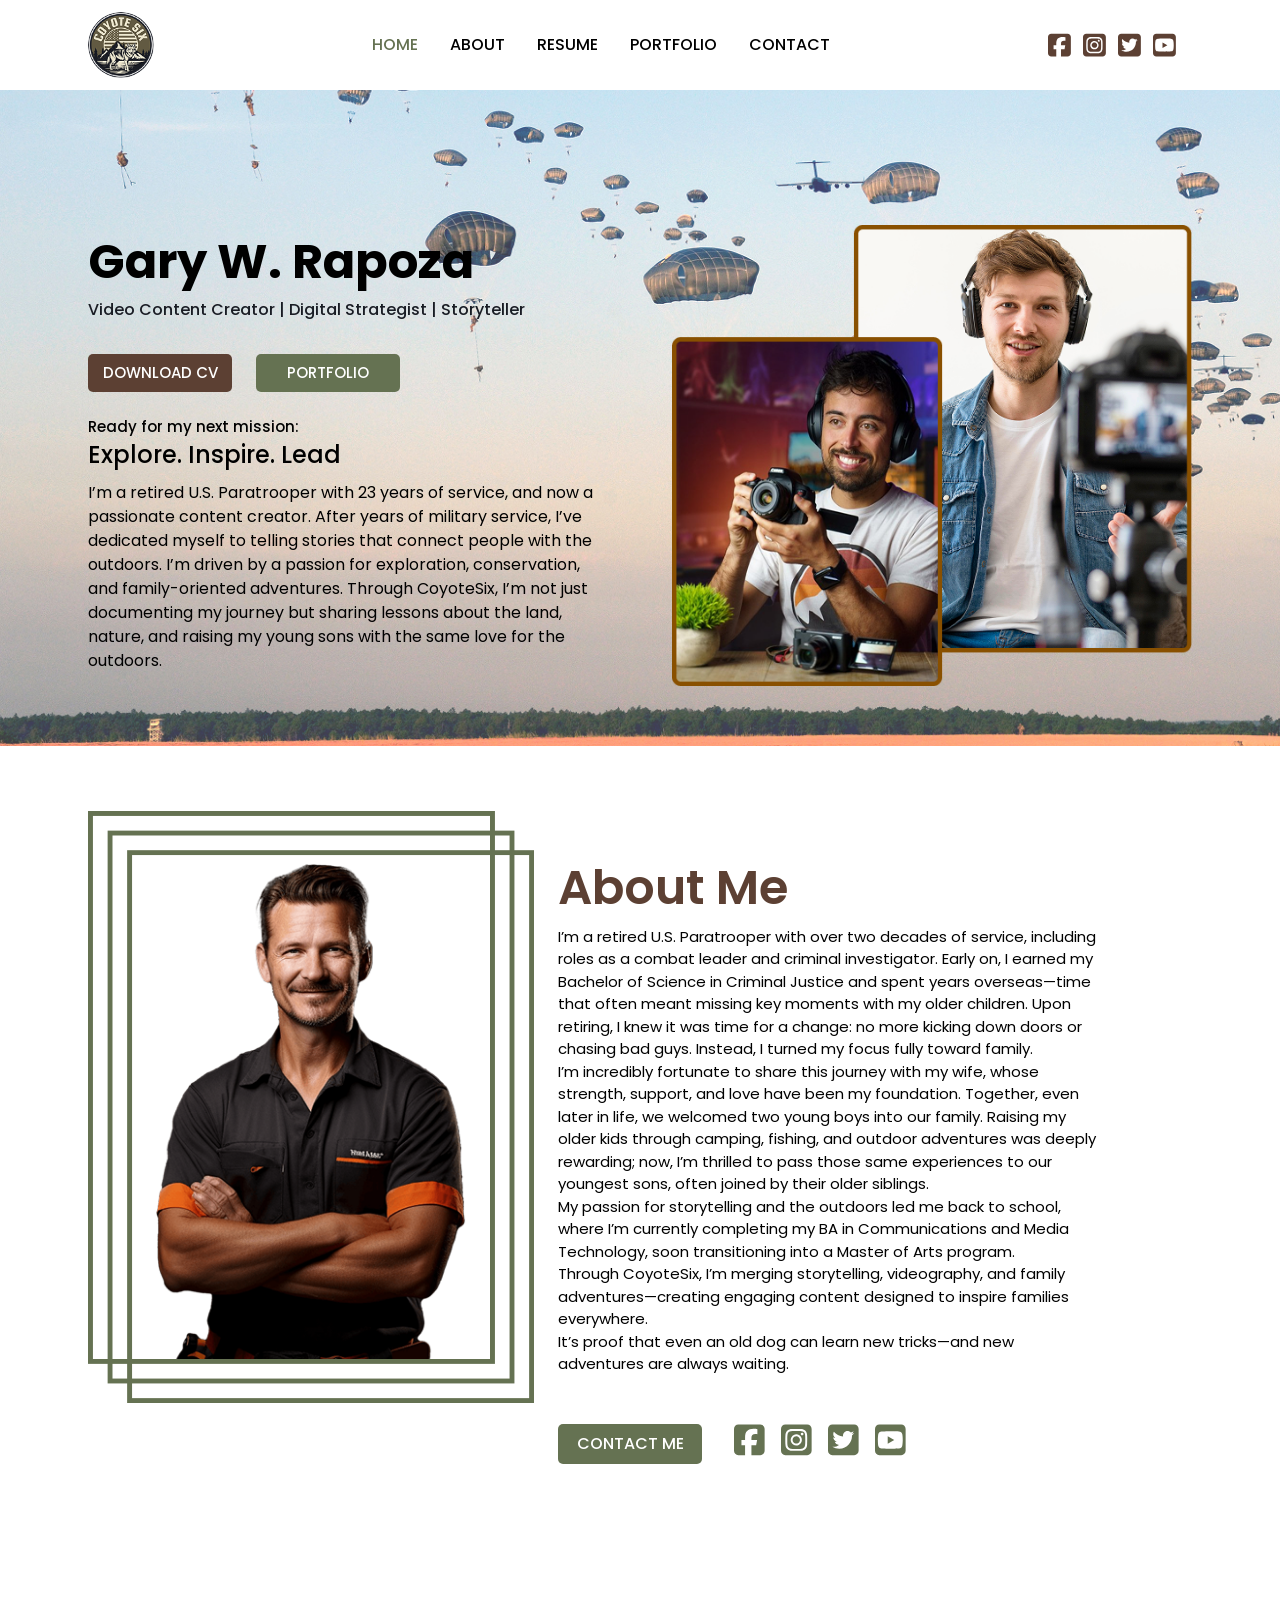
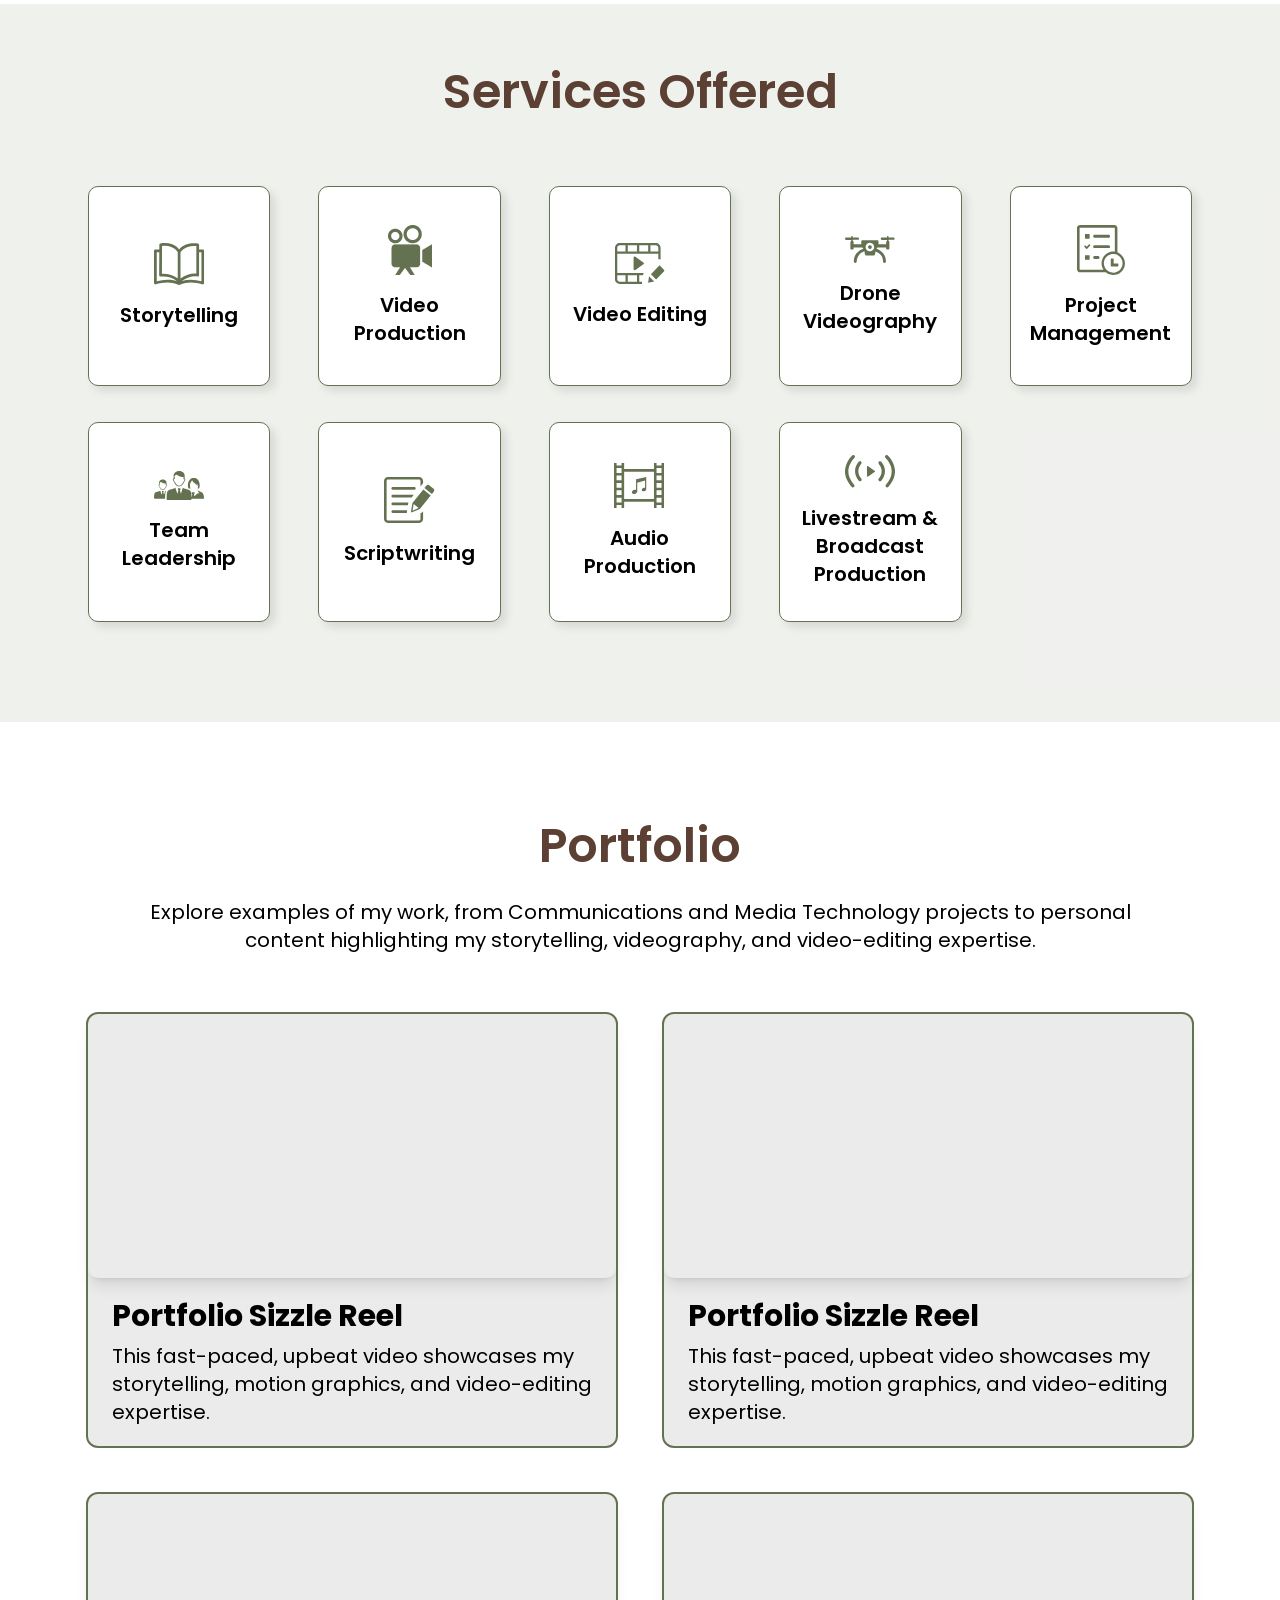
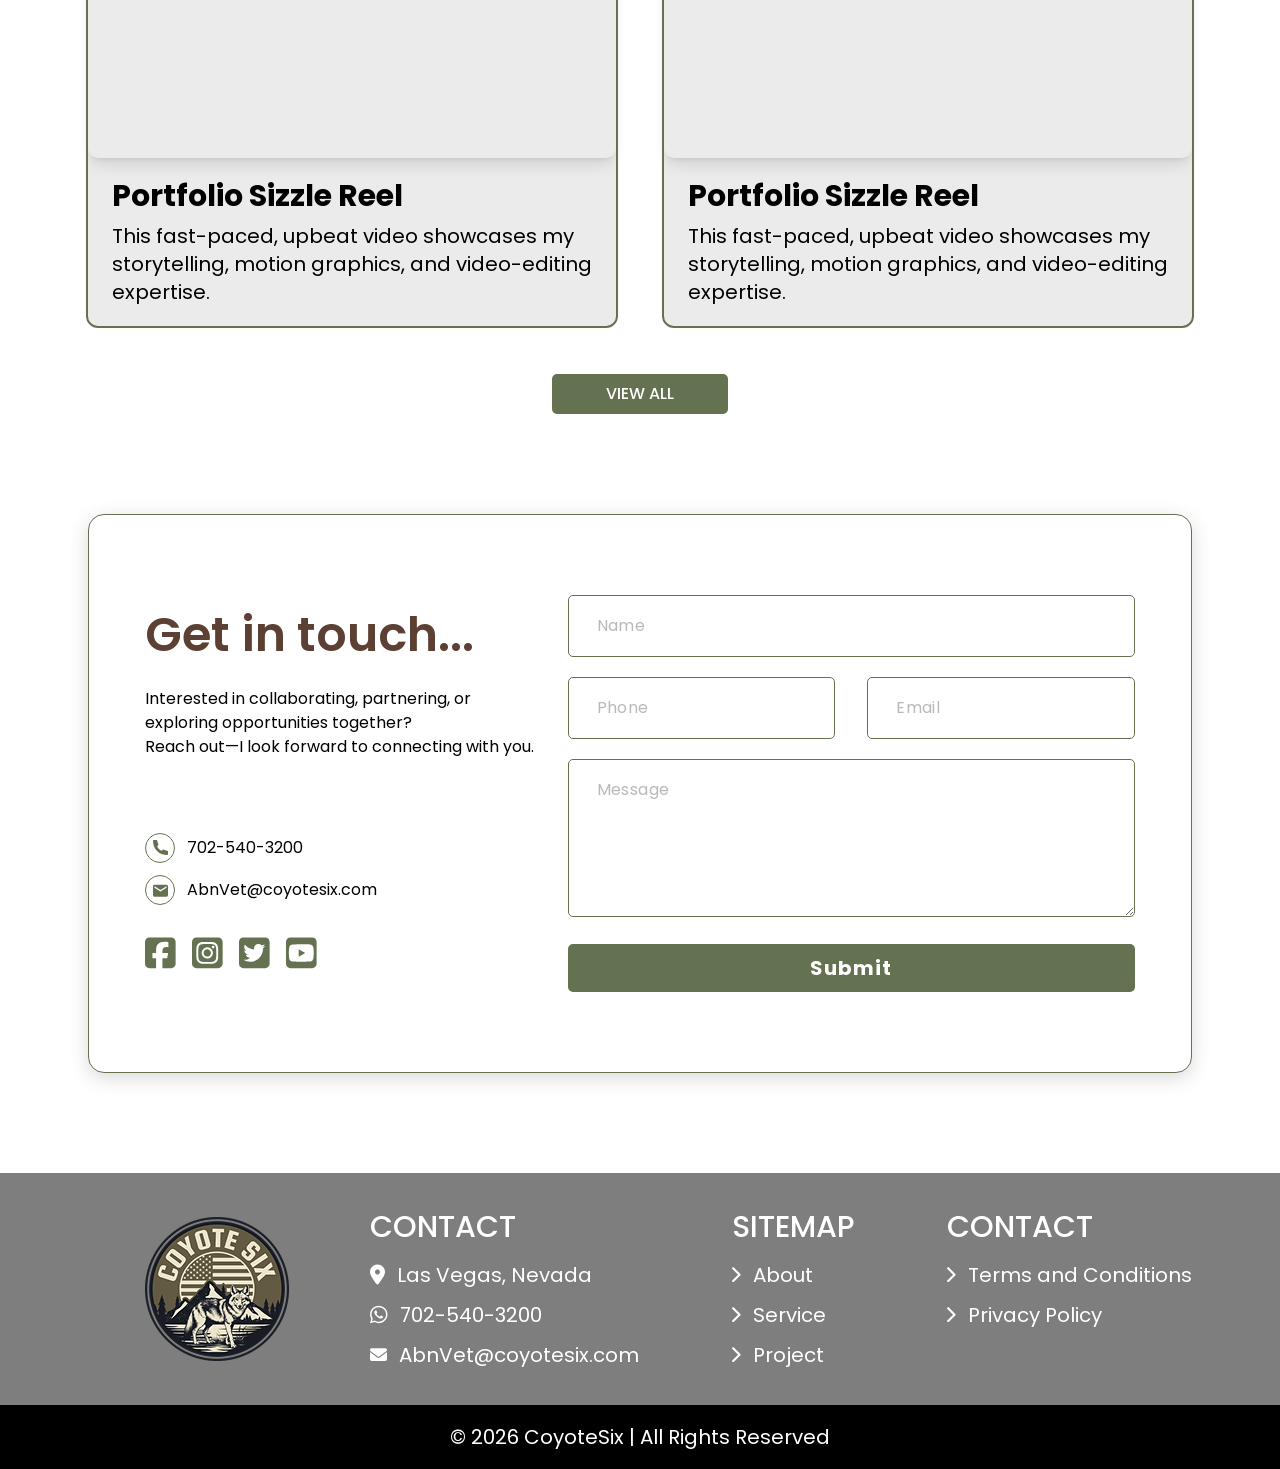
==== commit b55695ce: "updated" ====
--- a/src/index.html
+++ b/src/index.html
@@ -19,7 +19,7 @@
 
   <body class="font-poppins text-black">
     <!-- header start -->
-    <header class="bg-white/10">
+    <header id="header" class="white-10 sticky top-0 z-90">
       <nav
         class="container mx-auto flex items-center justify-between px-4 lg:px-12 py-3"
       >
@@ -880,7 +880,7 @@
             <!-- single item start  -->
             <div class="">
               <h4 class="text-white md:text-3xl text-xl font-medium">
-                CONTACT
+                SITEMAP
               </h4>
               <ul class="flex flex-col gap-3 mt-4">
                 <li class="">
--- a/src/css/style.min.css
+++ b/src/css/style.min.css
@@ -1,2 +1,2 @@
 /*! tailwindcss v4.0.0 | MIT License | https://tailwindcss.com */
-@layer theme{:root{--font-sans:ui-sans-serif,system-ui,sans-serif,"Apple Color Emoji","Segoe UI Emoji","Segoe UI Symbol","Noto Color Emoji";--font-serif:ui-serif,Georgia,Cambria,"Times New Roman",Times,serif;--font-mono:ui-monospace,SFMono-Regular,Menlo,Monaco,Consolas,"Liberation Mono","Courier New",monospace;--color-red-50:oklch(.971 .013 17.38);--color-red-100:oklch(.936 .032 17.717);--color-red-200:oklch(.885 .062 18.334);--color-red-300:oklch(.808 .114 19.571);--color-red-400:oklch(.704 .191 22.216);--color-red-500:oklch(.637 .237 25.331);--color-red-600:oklch(.577 .245 27.325);--color-red-700:oklch(.505 .213 27.518);--color-red-800:oklch(.444 .177 26.899);--color-red-900:oklch(.396 .141 25.723);--color-red-950:oklch(.258 .092 26.042);--color-orange-50:oklch(.98 .016 73.684);--color-orange-100:oklch(.954 .038 75.164);--color-orange-200:oklch(.901 .076 70.697);--color-orange-300:oklch(.837 .128 66.29);--color-orange-400:oklch(.75 .183 55.934);--color-orange-500:oklch(.705 .213 47.604);--color-orange-600:oklch(.646 .222 41.116);--color-orange-700:oklch(.553 .195 38.402);--color-orange-800:oklch(.47 .157 37.304);--color-orange-900:oklch(.408 .123 38.172);--color-orange-950:oklch(.266 .079 36.259);--color-amber-50:oklch(.987 .022 95.277);--color-amber-100:oklch(.962 .059 95.617);--color-amber-200:oklch(.924 .12 95.746);--color-amber-300:oklch(.879 .169 91.605);--color-amber-400:oklch(.828 .189 84.429);--color-amber-500:oklch(.769 .188 70.08);--color-amber-600:oklch(.666 .179 58.318);--color-amber-700:oklch(.555 .163 48.998);--color-amber-800:oklch(.473 .137 46.201);--color-amber-900:oklch(.414 .112 45.904);--color-amber-950:oklch(.279 .077 45.635);--color-yellow-50:oklch(.987 .026 102.212);--color-yellow-100:oklch(.973 .071 103.193);--color-yellow-200:oklch(.945 .129 101.54);--color-yellow-300:oklch(.905 .182 98.111);--color-yellow-400:oklch(.852 .199 91.936);--color-yellow-500:oklch(.795 .184 86.047);--color-yellow-600:oklch(.681 .162 75.834);--color-yellow-700:oklch(.554 .135 66.442);--color-yellow-800:oklch(.476 .114 61.907);--color-yellow-900:oklch(.421 .095 57.708);--color-yellow-950:oklch(.286 .066 53.813);--color-lime-50:oklch(.986 .031 120.757);--color-lime-100:oklch(.967 .067 122.328);--color-lime-200:oklch(.938 .127 124.321);--color-lime-300:oklch(.897 .196 126.665);--color-lime-400:oklch(.841 .238 128.85);--color-lime-500:oklch(.768 .233 130.85);--color-lime-600:oklch(.648 .2 131.684);--color-lime-700:oklch(.532 .157 131.589);--color-lime-800:oklch(.453 .124 130.933);--color-lime-900:oklch(.405 .101 131.063);--color-lime-950:oklch(.274 .072 132.109);--color-green-50:oklch(.982 .018 155.826);--color-green-100:oklch(.962 .044 156.743);--color-green-200:oklch(.925 .084 155.995);--color-green-300:oklch(.871 .15 154.449);--color-green-400:oklch(.792 .209 151.711);--color-green-500:oklch(.723 .219 149.579);--color-green-600:oklch(.627 .194 149.214);--color-green-700:oklch(.527 .154 150.069);--color-green-800:oklch(.448 .119 151.328);--color-green-900:oklch(.393 .095 152.535);--color-green-950:oklch(.266 .065 152.934);--color-emerald-50:oklch(.979 .021 166.113);--color-emerald-100:oklch(.95 .052 163.051);--color-emerald-200:oklch(.905 .093 164.15);--color-emerald-300:oklch(.845 .143 164.978);--color-emerald-400:oklch(.765 .177 163.223);--color-emerald-500:oklch(.696 .17 162.48);--color-emerald-600:oklch(.596 .145 163.225);--color-emerald-700:oklch(.508 .118 165.612);--color-emerald-800:oklch(.432 .095 166.913);--color-emerald-900:oklch(.378 .077 168.94);--color-emerald-950:oklch(.262 .051 172.552);--color-teal-50:oklch(.984 .014 180.72);--color-teal-100:oklch(.953 .051 180.801);--color-teal-200:oklch(.91 .096 180.426);--color-teal-300:oklch(.855 .138 181.071);--color-teal-400:oklch(.777 .152 181.912);--color-teal-500:oklch(.704 .14 182.503);--color-teal-600:oklch(.6 .118 184.704);--color-teal-700:oklch(.511 .096 186.391);--color-teal-800:oklch(.437 .078 188.216);--color-teal-900:oklch(.386 .063 188.416);--color-teal-950:oklch(.277 .046 192.524);--color-cyan-50:oklch(.984 .019 200.873);--color-cyan-100:oklch(.956 .045 203.388);--color-cyan-200:oklch(.917 .08 205.041);--color-cyan-300:oklch(.865 .127 207.078);--color-cyan-400:oklch(.789 .154 211.53);--color-cyan-500:oklch(.715 .143 215.221);--color-cyan-600:oklch(.609 .126 221.723);--color-cyan-700:oklch(.52 .105 223.128);--color-cyan-800:oklch(.45 .085 224.283);--color-cyan-900:oklch(.398 .07 227.392);--color-cyan-950:oklch(.302 .056 229.695);--color-sky-50:oklch(.977 .013 236.62);--color-sky-100:oklch(.951 .026 236.824);--color-sky-200:oklch(.901 .058 230.902);--color-sky-300:oklch(.828 .111 230.318);--color-sky-400:oklch(.746 .16 232.661);--color-sky-500:oklch(.685 .169 237.323);--color-sky-600:oklch(.588 .158 241.966);--color-sky-700:oklch(.5 .134 242.749);--color-sky-800:oklch(.443 .11 240.79);--color-sky-900:oklch(.391 .09 240.876);--color-sky-950:oklch(.293 .066 243.157);--color-blue-50:oklch(.97 .014 254.604);--color-blue-100:oklch(.932 .032 255.585);--color-blue-200:oklch(.882 .059 254.128);--color-blue-300:oklch(.809 .105 251.813);--color-blue-400:oklch(.707 .165 254.624);--color-blue-500:oklch(.623 .214 259.815);--color-blue-600:oklch(.546 .245 262.881);--color-blue-700:oklch(.488 .243 264.376);--color-blue-800:oklch(.424 .199 265.638);--color-blue-900:oklch(.379 .146 265.522);--color-blue-950:oklch(.282 .091 267.935);--color-indigo-50:oklch(.962 .018 272.314);--color-indigo-100:oklch(.93 .034 272.788);--color-indigo-200:oklch(.87 .065 274.039);--color-indigo-300:oklch(.785 .115 274.713);--color-indigo-400:oklch(.673 .182 276.935);--color-indigo-500:oklch(.585 .233 277.117);--color-indigo-600:oklch(.511 .262 276.966);--color-indigo-700:oklch(.457 .24 277.023);--color-indigo-800:oklch(.398 .195 277.366);--color-indigo-900:oklch(.359 .144 278.697);--color-indigo-950:oklch(.257 .09 281.288);--color-violet-50:oklch(.969 .016 293.756);--color-violet-100:oklch(.943 .029 294.588);--color-violet-200:oklch(.894 .057 293.283);--color-violet-300:oklch(.811 .111 293.571);--color-violet-400:oklch(.702 .183 293.541);--color-violet-500:oklch(.606 .25 292.717);--color-violet-600:oklch(.541 .281 293.009);--color-violet-700:oklch(.491 .27 292.581);--color-violet-800:oklch(.432 .232 292.759);--color-violet-900:oklch(.38 .189 293.745);--color-violet-950:oklch(.283 .141 291.089);--color-purple-50:oklch(.977 .014 308.299);--color-purple-100:oklch(.946 .033 307.174);--color-purple-200:oklch(.902 .063 306.703);--color-purple-300:oklch(.827 .119 306.383);--color-purple-400:oklch(.714 .203 305.504);--color-purple-500:oklch(.627 .265 303.9);--color-purple-600:oklch(.558 .288 302.321);--color-purple-700:oklch(.496 .265 301.924);--color-purple-800:oklch(.438 .218 303.724);--color-purple-900:oklch(.381 .176 304.987);--color-purple-950:oklch(.291 .149 302.717);--color-fuchsia-50:oklch(.977 .017 320.058);--color-fuchsia-100:oklch(.952 .037 318.852);--color-fuchsia-200:oklch(.903 .076 319.62);--color-fuchsia-300:oklch(.833 .145 321.434);--color-fuchsia-400:oklch(.74 .238 322.16);--color-fuchsia-500:oklch(.667 .295 322.15);--color-fuchsia-600:oklch(.591 .293 322.896);--color-fuchsia-700:oklch(.518 .253 323.949);--color-fuchsia-800:oklch(.452 .211 324.591);--color-fuchsia-900:oklch(.401 .17 325.612);--color-fuchsia-950:oklch(.293 .136 325.661);--color-pink-50:oklch(.971 .014 343.198);--color-pink-100:oklch(.948 .028 342.258);--color-pink-200:oklch(.899 .061 343.231);--color-pink-300:oklch(.823 .12 346.018);--color-pink-400:oklch(.718 .202 349.761);--color-pink-500:oklch(.656 .241 354.308);--color-pink-600:oklch(.592 .249 .584);--color-pink-700:oklch(.525 .223 3.958);--color-pink-800:oklch(.459 .187 3.815);--color-pink-900:oklch(.408 .153 2.432);--color-pink-950:oklch(.284 .109 3.907);--color-rose-50:oklch(.969 .015 12.422);--color-rose-100:oklch(.941 .03 12.58);--color-rose-200:oklch(.892 .058 10.001);--color-rose-300:oklch(.81 .117 11.638);--color-rose-400:oklch(.712 .194 13.428);--color-rose-500:oklch(.645 .246 16.439);--color-rose-600:oklch(.586 .253 17.585);--color-rose-700:oklch(.514 .222 16.935);--color-rose-800:oklch(.455 .188 13.697);--color-rose-900:oklch(.41 .159 10.272);--color-rose-950:oklch(.271 .105 12.094);--color-slate-50:oklch(.984 .003 247.858);--color-slate-100:oklch(.968 .007 247.896);--color-slate-200:oklch(.929 .013 255.508);--color-slate-300:oklch(.869 .022 252.894);--color-slate-400:oklch(.704 .04 256.788);--color-slate-500:oklch(.554 .046 257.417);--color-slate-600:oklch(.446 .043 257.281);--color-slate-700:oklch(.372 .044 257.287);--color-slate-800:oklch(.279 .041 260.031);--color-slate-900:oklch(.208 .042 265.755);--color-slate-950:oklch(.129 .042 264.695);--color-gray-50:oklch(.985 .002 247.839);--color-gray-100:oklch(.967 .003 264.542);--color-gray-200:oklch(.928 .006 264.531);--color-gray-300:oklch(.872 .01 258.338);--color-gray-400:oklch(.707 .022 261.325);--color-gray-500:oklch(.551 .027 264.364);--color-gray-600:oklch(.446 .03 256.802);--color-gray-700:oklch(.373 .034 259.733);--color-gray-800:oklch(.278 .033 256.848);--color-gray-900:oklch(.21 .034 264.665);--color-gray-950:oklch(.13 .028 261.692);--color-zinc-50:oklch(.985 0 0);--color-zinc-100:oklch(.967 .001 286.375);--color-zinc-200:oklch(.92 .004 286.32);--color-zinc-300:oklch(.871 .006 286.286);--color-zinc-400:oklch(.705 .015 286.067);--color-zinc-500:oklch(.552 .016 285.938);--color-zinc-600:oklch(.442 .017 285.786);--color-zinc-700:oklch(.37 .013 285.805);--color-zinc-800:oklch(.274 .006 286.033);--color-zinc-900:oklch(.21 .006 285.885);--color-zinc-950:oklch(.141 .005 285.823);--color-neutral-50:oklch(.985 0 0);--color-neutral-100:oklch(.97 0 0);--color-neutral-200:oklch(.922 0 0);--color-neutral-300:oklch(.87 0 0);--color-neutral-400:oklch(.708 0 0);--color-neutral-500:oklch(.556 0 0);--color-neutral-600:oklch(.439 0 0);--color-neutral-700:oklch(.371 0 0);--color-neutral-800:oklch(.269 0 0);--color-neutral-900:oklch(.205 0 0);--color-neutral-950:oklch(.145 0 0);--color-stone-50:oklch(.985 .001 106.423);--color-stone-100:oklch(.97 .001 106.424);--color-stone-200:oklch(.923 .003 48.717);--color-stone-300:oklch(.869 .005 56.366);--color-stone-400:oklch(.709 .01 56.259);--color-stone-500:oklch(.553 .013 58.071);--color-stone-600:oklch(.444 .011 73.639);--color-stone-700:oklch(.374 .01 67.558);--color-stone-800:oklch(.268 .007 34.298);--color-stone-900:oklch(.216 .006 56.043);--color-stone-950:oklch(.147 .004 49.25);--color-black:#000;--color-white:#fff;--spacing:.25rem;--container-3xs:16rem;--container-2xs:18rem;--container-xs:20rem;--container-sm:24rem;--container-md:28rem;--container-lg:32rem;--container-xl:36rem;--container-2xl:42rem;--container-3xl:48rem;--container-4xl:56rem;--container-5xl:64rem;--container-6xl:72rem;--container-7xl:80rem;--text-xs:.75rem;--text-xs--line-height:calc(1/.75);--text-sm:.875rem;--text-sm--line-height:calc(1.25/.875);--text-base:1rem;--text-base--line-height:calc(1.5/1);--text-lg:1.125rem;--text-lg--line-height:calc(1.75/1.125);--text-xl:1.25rem;--text-xl--line-height:calc(1.75/1.25);--text-2xl:1.5rem;--text-2xl--line-height:calc(2/1.5);--text-3xl:1.875rem;--text-3xl--line-height:calc(2.25/1.875);--text-4xl:2.25rem;--text-4xl--line-height:calc(2.5/2.25);--text-5xl:3rem;--text-5xl--line-height:1;--text-6xl:3.75rem;--text-6xl--line-height:1;--text-7xl:4.5rem;--text-7xl--line-height:1;--text-8xl:6rem;--text-8xl--line-height:1;--text-9xl:8rem;--text-9xl--line-height:1;--font-weight-thin:100;--font-weight-extralight:200;--font-weight-light:300;--font-weight-normal:400;--font-weight-medium:500;--font-weight-semibold:600;--font-weight-bold:700;--font-weight-extrabold:800;--font-weight-black:900;--tracking-tighter:-.05em;--tracking-tight:-.025em;--tracking-normal:0em;--tracking-wide:.025em;--tracking-wider:.05em;--tracking-widest:.1em;--leading-tight:1.25;--leading-snug:1.375;--leading-normal:1.5;--leading-relaxed:1.625;--leading-loose:2;--radius-xs:.125rem;--radius-sm:.25rem;--radius-md:.375rem;--radius-lg:.5rem;--radius-xl:.75rem;--radius-2xl:1rem;--radius-3xl:1.5rem;--radius-4xl:2rem;--shadow-2xs:0 1px #0000000d;--shadow-xs:0 1px 2px 0 #0000000d;--shadow-sm:0 1px 3px 0 #0000001a,0 1px 2px -1px #0000001a;--shadow-md:0 4px 6px -1px #0000001a,0 2px 4px -2px #0000001a;--shadow-lg:0 10px 15px -3px #0000001a,0 4px 6px -4px #0000001a;--shadow-xl:0 20px 25px -5px #0000001a,0 8px 10px -6px #0000001a;--shadow-2xl:0 25px 50px -12px #00000040;--inset-shadow-2xs:inset 0 1px #0000000d;--inset-shadow-xs:inset 0 1px 1px #0000000d;--inset-shadow-sm:inset 0 2px 4px #0000000d;--drop-shadow-xs:0 1px 1px #0000000d;--drop-shadow-sm:0 1px 2px #00000026;--drop-shadow-md:0 3px 3px #0000001f;--drop-shadow-lg:0 4px 4px #00000026;--drop-shadow-xl:0 9px 7px #0000001a;--drop-shadow-2xl:0 25px 25px #00000026;--ease-in:cubic-bezier(.4,0,1,1);--ease-out:cubic-bezier(0,0,.2,1);--ease-in-out:cubic-bezier(.4,0,.2,1);--animate-spin:spin 1s linear infinite;--animate-ping:ping 1s cubic-bezier(0,0,.2,1)infinite;--animate-pulse:pulse 2s cubic-bezier(.4,0,.6,1)infinite;--animate-bounce:bounce 1s infinite;--blur-xs:4px;--blur-sm:8px;--blur-md:12px;--blur-lg:16px;--blur-xl:24px;--blur-2xl:40px;--blur-3xl:64px;--perspective-dramatic:100px;--perspective-near:300px;--perspective-normal:500px;--perspective-midrange:800px;--perspective-distant:1200px;--aspect-video:16/9;--default-transition-duration:.15s;--default-transition-timing-function:cubic-bezier(.4,0,.2,1);--default-font-family:var(--font-sans);--default-font-feature-settings:var(--font-sans--font-feature-settings);--default-font-variation-settings:var(--font-sans--font-variation-settings);--default-mono-font-family:var(--font-mono);--default-mono-font-feature-settings:var(--font-mono--font-feature-settings);--default-mono-font-variation-settings:var(--font-mono--font-variation-settings);--font-poppins:"Poppins",sans-serif;--color-primary:#5c4033;--color-secondary:#657252;--color-accent:#191c24;--breakpoint-sm:576px;--breakpoint-md:768px;--breakpoint-lg:992px;--breakpoint-xl:1200px;--breakpoint-2xl:1400px;--breakpoint-3xl:1536px}}@layer base{*,:after,:before,::backdrop{box-sizing:border-box;border:0 solid;margin:0;padding:0}::file-selector-button{box-sizing:border-box;border:0 solid;margin:0;padding:0}html,:host{-webkit-text-size-adjust:100%;tab-size:4;line-height:1.5;font-family:var(--default-font-family,ui-sans-serif,system-ui,sans-serif,"Apple Color Emoji","Segoe UI Emoji","Segoe UI Symbol","Noto Color Emoji");font-feature-settings:var(--default-font-feature-settings,normal);font-variation-settings:var(--default-font-variation-settings,normal);-webkit-tap-highlight-color:transparent}body{line-height:inherit}hr{height:0;color:inherit;border-top-width:1px}abbr:where([title]){-webkit-text-decoration:underline dotted;text-decoration:underline dotted}h1,h2,h3,h4,h5,h6{font-size:inherit;font-weight:inherit}a{color:inherit;-webkit-text-decoration:inherit;-webkit-text-decoration:inherit;-webkit-text-decoration:inherit;text-decoration:inherit}b,strong{font-weight:bolder}code,kbd,samp,pre{font-family:var(--default-mono-font-family,ui-monospace,SFMono-Regular,Menlo,Monaco,Consolas,"Liberation Mono","Courier New",monospace);font-feature-settings:var(--default-mono-font-feature-settings,normal);font-variation-settings:var(--default-mono-font-variation-settings,normal);font-size:1em}small{font-size:80%}sub,sup{vertical-align:baseline;font-size:75%;line-height:0;position:relative}sub{bottom:-.25em}sup{top:-.5em}table{text-indent:0;border-color:inherit;border-collapse:collapse}:-moz-focusring{outline:auto}progress{vertical-align:baseline}summary{display:list-item}ol,ul,menu{list-style:none}img,svg,video,canvas,audio,iframe,embed,object{vertical-align:middle;display:block}img,video{max-width:100%;height:auto}button,input,select,optgroup,textarea{font:inherit;font-feature-settings:inherit;font-variation-settings:inherit;letter-spacing:inherit;color:inherit;opacity:1;background-color:#0000;border-radius:0}::file-selector-button{font:inherit;font-feature-settings:inherit;font-variation-settings:inherit;letter-spacing:inherit;color:inherit;opacity:1;background-color:#0000;border-radius:0}:where(select:is([multiple],[size])) optgroup{font-weight:bolder}:where(select:is([multiple],[size])) optgroup option{padding-inline-start:20px}::file-selector-button{margin-inline-end:4px}::placeholder{opacity:1;color:color-mix(in oklab,currentColor 50%,transparent)}textarea{resize:vertical}::-webkit-search-decoration{-webkit-appearance:none}::-webkit-date-and-time-value{min-height:1lh;text-align:inherit}::-webkit-datetime-edit{display:inline-flex}::-webkit-datetime-edit-fields-wrapper{padding:0}::-webkit-datetime-edit{padding-block:0}::-webkit-datetime-edit-year-field{padding-block:0}::-webkit-datetime-edit-month-field{padding-block:0}::-webkit-datetime-edit-day-field{padding-block:0}::-webkit-datetime-edit-hour-field{padding-block:0}::-webkit-datetime-edit-minute-field{padding-block:0}::-webkit-datetime-edit-second-field{padding-block:0}::-webkit-datetime-edit-millisecond-field{padding-block:0}::-webkit-datetime-edit-meridiem-field{padding-block:0}:-moz-ui-invalid{box-shadow:none}button,input:where([type=button],[type=reset],[type=submit]){appearance:button}::file-selector-button{appearance:button}::-webkit-inner-spin-button{height:auto}::-webkit-outer-spin-button{height:auto}[hidden]:where(:not([hidden=until-found])){display:none!important}}@layer components;@layer utilities{.absolute{position:absolute}.relative{position:relative}.-top-9{top:calc(var(--spacing)*-9)}.top-1\/2{top:50%}.-right-3{right:calc(var(--spacing)*-3)}.right-0{right:calc(var(--spacing)*0)}.-bottom-\[8\.5\%\]{bottom:-8.5%}.-left-3{left:calc(var(--spacing)*-3)}.left-0{left:calc(var(--spacing)*0)}.z-10{z-index:10}.col-span-1{grid-column:span 1/span 1}.col-span-2{grid-column:span 2/span 2}.container{width:100%}@media (width>=576px){.container{max-width:576px}}@media (width>=768px){.container{max-width:768px}}@media (width>=992px){.container{max-width:992px}}@media (width>=1200px){.container{max-width:1200px}}@media (width>=1400px){.container{max-width:1400px}}@media (width>=1536px){.container{max-width:1536px}}.mx-auto{margin-inline:auto}.mt-2\.5{margin-top:calc(var(--spacing)*2.5)}.mt-3{margin-top:calc(var(--spacing)*3)}.mt-3\.5{margin-top:calc(var(--spacing)*3.5)}.mt-4{margin-top:calc(var(--spacing)*4)}.mt-5{margin-top:calc(var(--spacing)*5)}.mt-6{margin-top:calc(var(--spacing)*6)}.mt-7{margin-top:calc(var(--spacing)*7)}.mt-8{margin-top:calc(var(--spacing)*8)}.mt-9\.5{margin-top:calc(var(--spacing)*9.5)}.mt-10{margin-top:calc(var(--spacing)*10)}.mt-12{margin-top:calc(var(--spacing)*12)}.mt-18{margin-top:calc(var(--spacing)*18)}.mt-\[60px\]{margin-top:60px}.mb-2{margin-bottom:calc(var(--spacing)*2)}.mb-3\.5{margin-bottom:calc(var(--spacing)*3.5)}.block{display:block}.flex{display:flex}.grid{display:grid}.hidden{display:none}.inline-block{display:inline-block}.aspect-\[calc\(4\*3\+1\)\/9\.5\]{aspect-ratio:13/9.5}.h-7{height:calc(var(--spacing)*7)}.h-11{height:calc(var(--spacing)*11)}.h-12{height:calc(var(--spacing)*12)}.h-\[200px\]{height:200px}.h-full{height:100%}.max-h-14{max-height:calc(var(--spacing)*14)}.min-h-16{min-height:calc(var(--spacing)*16)}.min-h-full{min-height:100%}.w-7{width:calc(var(--spacing)*7)}.w-8{width:calc(var(--spacing)*8)}.w-11{width:calc(var(--spacing)*11)}.w-12{width:calc(var(--spacing)*12)}.w-36{width:calc(var(--spacing)*36)}.w-44{width:calc(var(--spacing)*44)}.w-\[200px\]{width:200px}.w-\[23px\]{width:23px}.w-\[285px\]{width:285px}.w-\[985px\]{width:985px}.w-full{width:100%}.max-w-8{max-width:calc(var(--spacing)*8)}.max-w-14{max-width:calc(var(--spacing)*14)}.max-w-\[20px\]{max-width:20px}.max-w-\[770px\]{max-width:770px}.max-w-\[1299px\]{max-width:1299px}.max-w-auto{max-width:auto}.max-w-full{max-width:100%}.min-w-16{min-width:calc(var(--spacing)*16)}.min-w-full{min-width:100%}.flex-shrink-0{flex-shrink:0}.-translate-y-1\/2{--tw-translate-y:calc(calc(1/2*100%)*-1);translate:var(--tw-translate-x)var(--tw-translate-y)}.transform{transform:var(--tw-rotate-x)var(--tw-rotate-y)var(--tw-rotate-z)var(--tw-skew-x)var(--tw-skew-y)}.cursor-pointer{cursor:pointer}.grid-cols-1{grid-template-columns:repeat(1,minmax(0,1fr))}.grid-cols-2{grid-template-columns:repeat(2,minmax(0,1fr))}.flex-col{flex-direction:column}.flex-row{flex-direction:row}.flex-wrap{flex-wrap:wrap}.items-center{align-items:center}.items-start{align-items:flex-start}.justify-between{justify-content:space-between}.justify-center{justify-content:center}.justify-start{justify-content:flex-start}.justify-items-center{justify-items:center}.gap-3{gap:calc(var(--spacing)*3)}.gap-4{gap:calc(var(--spacing)*4)}.gap-8{gap:calc(var(--spacing)*8)}.gap-10{gap:calc(var(--spacing)*10)}.gap-12{gap:calc(var(--spacing)*12)}.gap-x-3\.5{column-gap:calc(var(--spacing)*3.5)}.gap-x-4{column-gap:calc(var(--spacing)*4)}.gap-x-8{column-gap:calc(var(--spacing)*8)}.gap-x-12{column-gap:calc(var(--spacing)*12)}.gap-x-16{column-gap:calc(var(--spacing)*16)}:where(.space-y-4>:not(:last-child)){--tw-space-y-reverse:0;margin-block-start:calc(calc(var(--spacing)*4)*var(--tw-space-y-reverse));margin-block-end:calc(calc(var(--spacing)*4)*calc(1 - var(--tw-space-y-reverse)))}:where(.space-y-6>:not(:last-child)){--tw-space-y-reverse:0;margin-block-start:calc(calc(var(--spacing)*6)*var(--tw-space-y-reverse));margin-block-end:calc(calc(var(--spacing)*6)*calc(1 - var(--tw-space-y-reverse)))}:where(.space-y-6\.5>:not(:last-child)){--tw-space-y-reverse:0;margin-block-start:calc(calc(var(--spacing)*6.5)*var(--tw-space-y-reverse));margin-block-end:calc(calc(var(--spacing)*6.5)*calc(1 - var(--tw-space-y-reverse)))}.gap-y-4{row-gap:calc(var(--spacing)*4)}.gap-y-5{row-gap:calc(var(--spacing)*5)}.gap-y-8{row-gap:calc(var(--spacing)*8)}.gap-y-10{row-gap:calc(var(--spacing)*10)}.gap-y-16{row-gap:calc(var(--spacing)*16)}.gap-y-20{row-gap:calc(var(--spacing)*20)}:where(.space-x-3>:not(:last-child)){--tw-space-x-reverse:0;margin-inline-start:calc(calc(var(--spacing)*3)*var(--tw-space-x-reverse));margin-inline-end:calc(calc(var(--spacing)*3)*calc(1 - var(--tw-space-x-reverse)))}:where(.space-x-4>:not(:last-child)){--tw-space-x-reverse:0;margin-inline-start:calc(calc(var(--spacing)*4)*var(--tw-space-x-reverse));margin-inline-end:calc(calc(var(--spacing)*4)*calc(1 - var(--tw-space-x-reverse)))}:where(.space-x-5>:not(:last-child)){--tw-space-x-reverse:0;margin-inline-start:calc(calc(var(--spacing)*5)*var(--tw-space-x-reverse));margin-inline-end:calc(calc(var(--spacing)*5)*calc(1 - var(--tw-space-x-reverse)))}:where(.space-x-8>:not(:last-child)){--tw-space-x-reverse:0;margin-inline-start:calc(calc(var(--spacing)*8)*var(--tw-space-x-reverse));margin-inline-end:calc(calc(var(--spacing)*8)*calc(1 - var(--tw-space-x-reverse)))}.self-center{align-self:center}.self-start{align-self:flex-start}.scroll-smooth{scroll-behavior:smooth}.rounded-2xl{border-radius:var(--radius-2xl)}.rounded-\[5px\]{border-radius:5px}.rounded-\[6px\]{border-radius:6px}.rounded-\[10px\]{border-radius:10px}.rounded-full{border-radius:3.40282e38px}.border{border-style:var(--tw-border-style);border-width:1px}.border-\[2px\]{border-style:var(--tw-border-style);border-width:2px}.border-b-\[5px\]{border-bottom-style:var(--tw-border-style);border-bottom-width:5px}.border-gray-400{border-color:var(--color-gray-400)}.border-primary{border-color:var(--color-primary)}.border-secondary{border-color:var(--color-secondary)}.bg-\[\#7E7E7E\]{background-color:#7e7e7e}.bg-\[\#D9D9D9\]{background-color:#d9d9d9}.bg-black{background-color:var(--color-black)}.bg-primary{background-color:var(--color-primary)}.bg-primary\/10{background-color:color-mix(in oklab,var(--color-primary)10%,transparent)}.bg-secondary{background-color:var(--color-secondary)}.bg-secondary\/10{background-color:color-mix(in oklab,var(--color-secondary)10%,transparent)}.bg-stone-700\/10{background-color:color-mix(in oklab,var(--color-stone-700)10%,transparent)}.bg-white{background-color:var(--color-white)}.bg-white\/10{background-color:color-mix(in oklab,var(--color-white)10%,transparent)}.bg-cover{background-size:cover}.bg-bottom{background-position:bottom}.bg-left-bottom{background-position:0 100%}.bg-no-repeat{background-repeat:no-repeat}.p-2{padding:calc(var(--spacing)*2)}.p-5{padding:calc(var(--spacing)*5)}.px-2{padding-inline:calc(var(--spacing)*2)}.px-3{padding-inline:calc(var(--spacing)*3)}.px-4{padding-inline:calc(var(--spacing)*4)}.px-5{padding-inline:calc(var(--spacing)*5)}.px-6{padding-inline:calc(var(--spacing)*6)}.py-0{padding-block:calc(var(--spacing)*0)}.py-2{padding-block:calc(var(--spacing)*2)}.py-2\.5{padding-block:calc(var(--spacing)*2.5)}.py-3{padding-block:calc(var(--spacing)*3)}.py-4{padding-block:calc(var(--spacing)*4)}.py-5{padding-block:calc(var(--spacing)*5)}.py-9{padding-block:calc(var(--spacing)*9)}.py-10{padding-block:calc(var(--spacing)*10)}.py-20{padding-block:calc(var(--spacing)*20)}.py-\[18px\]{padding-block:18px}.py-\[44px\]{padding-block:44px}.pt-12{padding-top:calc(var(--spacing)*12)}.pt-16{padding-top:calc(var(--spacing)*16)}.pt-\[40px\]{padding-top:40px}.pt-\[118px\]{padding-top:118px}.pt-\[135px\]{padding-top:135px}.pb-1{padding-bottom:calc(var(--spacing)*1)}.pb-5{padding-bottom:calc(var(--spacing)*5)}.pb-20{padding-bottom:calc(var(--spacing)*20)}.pb-\[36px\]{padding-bottom:36px}.pb-\[60px\]{padding-bottom:60px}.text-center{text-align:center}.text-start{text-align:start}.align-middle{vertical-align:middle}.font-poppins{font-family:var(--font-poppins)}.text-3xl{font-size:var(--text-3xl);line-height:var(--tw-leading,var(--text-3xl--line-height))}.text-base{font-size:var(--text-base);line-height:var(--tw-leading,var(--text-base--line-height))}.text-lg{font-size:var(--text-lg);line-height:var(--tw-leading,var(--text-lg--line-height))}.text-xl{font-size:var(--text-xl);line-height:var(--tw-leading,var(--text-xl--line-height))}.text-\[15px\]{font-size:15px}.font-bold{--tw-font-weight:var(--font-weight-bold);font-weight:var(--font-weight-bold)}.font-medium{--tw-font-weight:var(--font-weight-medium);font-weight:var(--font-weight-medium)}.font-normal{--tw-font-weight:var(--font-weight-normal);font-weight:var(--font-weight-normal)}.font-semibold{--tw-font-weight:var(--font-weight-semibold);font-weight:var(--font-weight-semibold)}.tracking-wide{--tw-tracking:var(--tracking-wide);letter-spacing:var(--tracking-wide)}.tracking-wider{--tw-tracking:var(--tracking-wider);letter-spacing:var(--tracking-wider)}.text-accent{color:var(--color-accent)}.text-black{color:var(--color-black)}.text-gray-700{color:var(--color-gray-700)}.text-neutral-500{color:var(--color-neutral-500)}.text-primary{color:var(--color-primary)}.text-secondary{color:var(--color-secondary)}.text-white{color:var(--color-white)}.uppercase{text-transform:uppercase}.shadow-\[0px_5px_20px_0px_rgba\(0\,0\,0\,0\.15\)\]{--tw-shadow:0px 5px 20px 0px var(--tw-shadow-color,#00000026);box-shadow:var(--tw-inset-shadow),var(--tw-inset-ring-shadow),var(--tw-ring-offset-shadow),var(--tw-ring-shadow),var(--tw-shadow)}.shadow-\[5px_5px_10px_0px_rgba\(0\,0\,0\,0\.10\)\]{--tw-shadow:5px 5px 10px 0px var(--tw-shadow-color,#0000001a);box-shadow:var(--tw-inset-shadow),var(--tw-inset-ring-shadow),var(--tw-ring-offset-shadow),var(--tw-ring-shadow),var(--tw-shadow)}.shadow-lg{--tw-shadow:0 10px 15px -3px var(--tw-shadow-color,#0000001a),0 4px 6px -4px var(--tw-shadow-color,#0000001a);box-shadow:var(--tw-inset-shadow),var(--tw-inset-ring-shadow),var(--tw-ring-offset-shadow),var(--tw-ring-shadow),var(--tw-shadow)}.shadow-md{--tw-shadow:0 4px 6px -1px var(--tw-shadow-color,#0000001a),0 2px 4px -2px var(--tw-shadow-color,#0000001a);box-shadow:var(--tw-inset-shadow),var(--tw-inset-ring-shadow),var(--tw-ring-offset-shadow),var(--tw-ring-shadow),var(--tw-shadow)}.outline-1{outline-style:var(--tw-outline-style);outline-width:1px}.outline-2{outline-style:var(--tw-outline-style);outline-width:2px}.outline-primary{outline-color:var(--color-primary)}.outline-secondary{outline-color:var(--color-secondary)}.transition-all{transition-property:all;transition-timing-function:var(--tw-ease,var(--default-transition-timing-function));transition-duration:var(--tw-duration,var(--default-transition-duration))}.duration-200{--tw-duration:.2s;transition-duration:.2s}@media (hover:hover){.group-hover\:underline:is(:where(.group):hover *){text-decoration-line:underline}.hover\:-translate-y-\[calc\(50\%\+3px\)\]:hover{--tw-translate-y:calc(calc(50% + 3px)*-1);translate:var(--tw-translate-x)var(--tw-translate-y)}.hover\:translate-y-0\.5:hover{--tw-translate-y:calc(var(--spacing)*.5);translate:var(--tw-translate-x)var(--tw-translate-y)}.hover\:text-secondary:hover{color:var(--color-secondary)}.hover\:shadow-\[5px_5px_10px_0px_rgba\(0\,0\,0\,0\.10\)\]:hover{--tw-shadow:5px 5px 10px 0px var(--tw-shadow-color,#0000001a);box-shadow:var(--tw-inset-shadow),var(--tw-inset-ring-shadow),var(--tw-ring-offset-shadow),var(--tw-ring-shadow),var(--tw-shadow)}}.focus\:outline-none:focus{--tw-outline-style:none;outline-style:none}@media (width>=576px){.sm\:-right-16{right:calc(var(--spacing)*-16)}.sm\:-left-16{left:calc(var(--spacing)*-16)}}@media (width>=768px){.md\:-right-13{right:calc(var(--spacing)*-13)}.md\:-left-13{left:calc(var(--spacing)*-13)}.md\:col-span-1{grid-column:span 1/span 1}.md\:mt-7{margin-top:calc(var(--spacing)*7)}.md\:mt-10{margin-top:calc(var(--spacing)*10)}.md\:mt-\[38px\]{margin-top:38px}.md\:mt-\[70px\]{margin-top:70px}.md\:mt-\[74px\]{margin-top:74px}.md\:flex{display:flex}.md\:hidden{display:none}.md\:aspect-\[calc\(4\*3\+1\)\/6\.5\]{aspect-ratio:13/6.5}@media (width>=768px){.md\:md\:aspect-\[calc\(4\*3\+1\)\/6\.5\]{aspect-ratio:13/6.5}}.md\:max-h-16\.5{max-height:calc(var(--spacing)*16.5)}.md\:w-36{width:calc(var(--spacing)*36)}.md\:max-w-16\.5{max-width:calc(var(--spacing)*16.5)}.md\:flex-row{flex-direction:row}.md\:gap-4{gap:calc(var(--spacing)*4)}.md\:gap-6{gap:calc(var(--spacing)*6)}.md\:px-10{padding-inline:calc(var(--spacing)*10)}.md\:px-\[28px\]{padding-inline:28px}.md\:py-20{padding-block:calc(var(--spacing)*20)}.md\:py-\[100px\]{padding-block:100px}.md\:py-\[18px\]{padding-block:18px}.md\:pb-\[100px\]{padding-bottom:100px}.md\:text-2xl{font-size:var(--text-2xl);line-height:var(--tw-leading,var(--text-2xl--line-height))}.md\:text-3xl{font-size:var(--text-3xl);line-height:var(--tw-leading,var(--text-3xl--line-height))}.md\:text-5xl{font-size:var(--text-5xl);line-height:var(--tw-leading,var(--text-5xl--line-height))}.md\:text-base{font-size:var(--text-base);line-height:var(--tw-leading,var(--text-base--line-height))}.md\:text-xl{font-size:var(--text-xl);line-height:var(--tw-leading,var(--text-xl--line-height))}}@media (width>=992px){.lg\:-top-11{top:calc(var(--spacing)*-11)}.lg\:col-span-1{grid-column:span 1/span 1}.lg\:col-span-3{grid-column:span 3/span 3}.lg\:col-span-5{grid-column:span 5/span 5}.lg\:col-span-6{grid-column:span 6/span 6}.lg\:col-span-7{grid-column:span 7/span 7}.lg\:col-span-9{grid-column:span 9/span 9}.lg\:mt-4{margin-top:calc(var(--spacing)*4)}.lg\:mt-11{margin-top:calc(var(--spacing)*11)}.lg\:mt-31{margin-top:calc(var(--spacing)*31)}.lg\:mt-\[26px\]{margin-top:26px}.lg\:block{display:block}.lg\:grid{display:grid}.lg\:hidden{display:none}.lg\:min-h-20\.5{min-height:calc(var(--spacing)*20.5)}.lg\:w-10{width:calc(var(--spacing)*10)}.lg\:w-\[250px\]{width:250px}.lg\:w-auto{width:auto}.lg\:min-w-10{min-width:calc(var(--spacing)*10)}.lg\:min-w-20\.5{min-width:calc(var(--spacing)*20.5)}.lg\:grid-cols-2{grid-template-columns:repeat(2,minmax(0,1fr))}.lg\:grid-cols-4{grid-template-columns:repeat(4,minmax(0,1fr))}.lg\:grid-cols-5{grid-template-columns:repeat(5,minmax(0,1fr))}.lg\:grid-cols-12{grid-template-columns:repeat(12,minmax(0,1fr))}.lg\:flex-row{flex-direction:row}.lg\:items-start{align-items:flex-start}.lg\:justify-start{justify-content:flex-start}.lg\:gap-6{gap:calc(var(--spacing)*6)}.lg\:gap-12{gap:calc(var(--spacing)*12)}:where(.lg\:space-y-0>:not(:last-child)){--tw-space-y-reverse:0;margin-block-start:calc(calc(var(--spacing)*0)*var(--tw-space-y-reverse));margin-block-end:calc(calc(var(--spacing)*0)*calc(1 - var(--tw-space-y-reverse)))}:where(.lg\:space-y-8>:not(:last-child)){--tw-space-y-reverse:0;margin-block-start:calc(calc(var(--spacing)*8)*var(--tw-space-y-reverse));margin-block-end:calc(calc(var(--spacing)*8)*calc(1 - var(--tw-space-y-reverse)))}.lg\:gap-y-16{row-gap:calc(var(--spacing)*16)}:where(.lg\:space-x-6>:not(:last-child)){--tw-space-x-reverse:0;margin-inline-start:calc(calc(var(--spacing)*6)*var(--tw-space-x-reverse));margin-inline-end:calc(calc(var(--spacing)*6)*calc(1 - var(--tw-space-x-reverse)))}.lg\:px-6{padding-inline:calc(var(--spacing)*6)}.lg\:px-8{padding-inline:calc(var(--spacing)*8)}.lg\:px-12{padding-inline:calc(var(--spacing)*12)}.lg\:py-\[82px\]{padding-block:82px}.lg\:pt-12\.5{padding-top:calc(var(--spacing)*12.5)}.lg\:pt-\[70px\]{padding-top:70px}.lg\:pt-\[82px\]{padding-top:82px}.lg\:pb-7{padding-bottom:calc(var(--spacing)*7)}.lg\:pb-\[72px\]{padding-bottom:72px}.lg\:pb-\[87px\]{padding-bottom:87px}.lg\:pb-\[110px\]{padding-bottom:110px}.lg\:pb-\[140px\]{padding-bottom:140px}.lg\:text-left{text-align:left}.lg\:text-start{text-align:start}.lg\:text-2xl{font-size:var(--text-2xl);line-height:var(--tw-leading,var(--text-2xl--line-height))}.lg\:text-4xl{font-size:var(--text-4xl);line-height:var(--tw-leading,var(--text-4xl--line-height))}.lg\:text-5xl{font-size:var(--text-5xl);line-height:var(--tw-leading,var(--text-5xl--line-height))}.lg\:text-xl{font-size:var(--text-xl);line-height:var(--tw-leading,var(--text-xl--line-height))}.lg\:text-\[25px\]{font-size:25px}.lg\:text-\[26px\]{font-size:26px}.lg\:text-\[30px\]{font-size:30px}.lg\:text-\[40px\]{font-size:40px}}@media (width>=1200px){.xl\:w-\[310px\]{width:310px}.xl\:max-w-\[1140px\]{max-width:1140px}.xl\:gap-x-12{column-gap:calc(var(--spacing)*12)}.xl\:gap-y-9{row-gap:calc(var(--spacing)*9)}.xl\:gap-y-18{row-gap:calc(var(--spacing)*18)}.xl\:px-12{padding-inline:calc(var(--spacing)*12)}.xl\:px-14{padding-inline:calc(var(--spacing)*14)}}@media (width>=1400px){.\32 xl\:w-auto{width:auto}}}.banner{background-image:url(../img/banner-background.jpg)}.resume{background-image:url(../img/resume.webp)}.about-bg{background-image:url(../img/about-bg.webp)}@media (width>=1200px){.bg-110{background-size:110%}}@keyframes bounce-top{0%{transform:translateY(0)}30%{transform:translateY(-8px)}50%{transform:translateY(0)}70%{transform:translateY(-4px)}to{transform:translateY(0)}}.hover\:animate-bounce-top:hover{animation:1s ease-in-out bounce-top}@keyframes spin{to{transform:rotate(360deg)}}@keyframes ping{75%,to{opacity:0;transform:scale(2)}}@keyframes pulse{50%{opacity:.5}}@keyframes bounce{0%,to{animation-timing-function:cubic-bezier(.8,0,1,1);transform:translateY(-25%)}50%{animation-timing-function:cubic-bezier(0,0,.2,1);transform:none}}@property --tw-translate-x{syntax:"*";inherits:false;initial-value:0}@property --tw-translate-y{syntax:"*";inherits:false;initial-value:0}@property --tw-translate-z{syntax:"*";inherits:false;initial-value:0}@property --tw-rotate-x{syntax:"*";inherits:false;initial-value:rotateX(0)}@property --tw-rotate-y{syntax:"*";inherits:false;initial-value:rotateY(0)}@property --tw-rotate-z{syntax:"*";inherits:false;initial-value:rotateZ(0)}@property --tw-skew-x{syntax:"*";inherits:false;initial-value:skewX(0)}@property --tw-skew-y{syntax:"*";inherits:false;initial-value:skewY(0)}@property --tw-space-y-reverse{syntax:"*";inherits:false;initial-value:0}@property --tw-space-x-reverse{syntax:"*";inherits:false;initial-value:0}@property --tw-border-style{syntax:"*";inherits:false;initial-value:solid}@property --tw-font-weight{syntax:"*";inherits:false}@property --tw-tracking{syntax:"*";inherits:false}@property --tw-shadow{syntax:"*";inherits:false;initial-value:0 0 #0000}@property --tw-shadow-color{syntax:"*";inherits:false}@property --tw-inset-shadow{syntax:"*";inherits:false;initial-value:0 0 #0000}@property --tw-inset-shadow-color{syntax:"*";inherits:false}@property --tw-ring-color{syntax:"*";inherits:false}@property --tw-ring-shadow{syntax:"*";inherits:false;initial-value:0 0 #0000}@property --tw-inset-ring-color{syntax:"*";inherits:false}@property --tw-inset-ring-shadow{syntax:"*";inherits:false;initial-value:0 0 #0000}@property --tw-ring-inset{syntax:"*";inherits:false}@property --tw-ring-offset-width{syntax:"<length>";inherits:false;initial-value:0}@property --tw-ring-offset-color{syntax:"*";inherits:false;initial-value:#fff}@property --tw-ring-offset-shadow{syntax:"*";inherits:false;initial-value:0 0 #0000}@property --tw-outline-style{syntax:"*";inherits:false;initial-value:solid}@property --tw-duration{syntax:"*";inherits:false}+@layer theme{:root{--font-sans:ui-sans-serif,system-ui,sans-serif,"Apple Color Emoji","Segoe UI Emoji","Segoe UI Symbol","Noto Color Emoji";--font-serif:ui-serif,Georgia,Cambria,"Times New Roman",Times,serif;--font-mono:ui-monospace,SFMono-Regular,Menlo,Monaco,Consolas,"Liberation Mono","Courier New",monospace;--color-red-50:oklch(.971 .013 17.38);--color-red-100:oklch(.936 .032 17.717);--color-red-200:oklch(.885 .062 18.334);--color-red-300:oklch(.808 .114 19.571);--color-red-400:oklch(.704 .191 22.216);--color-red-500:oklch(.637 .237 25.331);--color-red-600:oklch(.577 .245 27.325);--color-red-700:oklch(.505 .213 27.518);--color-red-800:oklch(.444 .177 26.899);--color-red-900:oklch(.396 .141 25.723);--color-red-950:oklch(.258 .092 26.042);--color-orange-50:oklch(.98 .016 73.684);--color-orange-100:oklch(.954 .038 75.164);--color-orange-200:oklch(.901 .076 70.697);--color-orange-300:oklch(.837 .128 66.29);--color-orange-400:oklch(.75 .183 55.934);--color-orange-500:oklch(.705 .213 47.604);--color-orange-600:oklch(.646 .222 41.116);--color-orange-700:oklch(.553 .195 38.402);--color-orange-800:oklch(.47 .157 37.304);--color-orange-900:oklch(.408 .123 38.172);--color-orange-950:oklch(.266 .079 36.259);--color-amber-50:oklch(.987 .022 95.277);--color-amber-100:oklch(.962 .059 95.617);--color-amber-200:oklch(.924 .12 95.746);--color-amber-300:oklch(.879 .169 91.605);--color-amber-400:oklch(.828 .189 84.429);--color-amber-500:oklch(.769 .188 70.08);--color-amber-600:oklch(.666 .179 58.318);--color-amber-700:oklch(.555 .163 48.998);--color-amber-800:oklch(.473 .137 46.201);--color-amber-900:oklch(.414 .112 45.904);--color-amber-950:oklch(.279 .077 45.635);--color-yellow-50:oklch(.987 .026 102.212);--color-yellow-100:oklch(.973 .071 103.193);--color-yellow-200:oklch(.945 .129 101.54);--color-yellow-300:oklch(.905 .182 98.111);--color-yellow-400:oklch(.852 .199 91.936);--color-yellow-500:oklch(.795 .184 86.047);--color-yellow-600:oklch(.681 .162 75.834);--color-yellow-700:oklch(.554 .135 66.442);--color-yellow-800:oklch(.476 .114 61.907);--color-yellow-900:oklch(.421 .095 57.708);--color-yellow-950:oklch(.286 .066 53.813);--color-lime-50:oklch(.986 .031 120.757);--color-lime-100:oklch(.967 .067 122.328);--color-lime-200:oklch(.938 .127 124.321);--color-lime-300:oklch(.897 .196 126.665);--color-lime-400:oklch(.841 .238 128.85);--color-lime-500:oklch(.768 .233 130.85);--color-lime-600:oklch(.648 .2 131.684);--color-lime-700:oklch(.532 .157 131.589);--color-lime-800:oklch(.453 .124 130.933);--color-lime-900:oklch(.405 .101 131.063);--color-lime-950:oklch(.274 .072 132.109);--color-green-50:oklch(.982 .018 155.826);--color-green-100:oklch(.962 .044 156.743);--color-green-200:oklch(.925 .084 155.995);--color-green-300:oklch(.871 .15 154.449);--color-green-400:oklch(.792 .209 151.711);--color-green-500:oklch(.723 .219 149.579);--color-green-600:oklch(.627 .194 149.214);--color-green-700:oklch(.527 .154 150.069);--color-green-800:oklch(.448 .119 151.328);--color-green-900:oklch(.393 .095 152.535);--color-green-950:oklch(.266 .065 152.934);--color-emerald-50:oklch(.979 .021 166.113);--color-emerald-100:oklch(.95 .052 163.051);--color-emerald-200:oklch(.905 .093 164.15);--color-emerald-300:oklch(.845 .143 164.978);--color-emerald-400:oklch(.765 .177 163.223);--color-emerald-500:oklch(.696 .17 162.48);--color-emerald-600:oklch(.596 .145 163.225);--color-emerald-700:oklch(.508 .118 165.612);--color-emerald-800:oklch(.432 .095 166.913);--color-emerald-900:oklch(.378 .077 168.94);--color-emerald-950:oklch(.262 .051 172.552);--color-teal-50:oklch(.984 .014 180.72);--color-teal-100:oklch(.953 .051 180.801);--color-teal-200:oklch(.91 .096 180.426);--color-teal-300:oklch(.855 .138 181.071);--color-teal-400:oklch(.777 .152 181.912);--color-teal-500:oklch(.704 .14 182.503);--color-teal-600:oklch(.6 .118 184.704);--color-teal-700:oklch(.511 .096 186.391);--color-teal-800:oklch(.437 .078 188.216);--color-teal-900:oklch(.386 .063 188.416);--color-teal-950:oklch(.277 .046 192.524);--color-cyan-50:oklch(.984 .019 200.873);--color-cyan-100:oklch(.956 .045 203.388);--color-cyan-200:oklch(.917 .08 205.041);--color-cyan-300:oklch(.865 .127 207.078);--color-cyan-400:oklch(.789 .154 211.53);--color-cyan-500:oklch(.715 .143 215.221);--color-cyan-600:oklch(.609 .126 221.723);--color-cyan-700:oklch(.52 .105 223.128);--color-cyan-800:oklch(.45 .085 224.283);--color-cyan-900:oklch(.398 .07 227.392);--color-cyan-950:oklch(.302 .056 229.695);--color-sky-50:oklch(.977 .013 236.62);--color-sky-100:oklch(.951 .026 236.824);--color-sky-200:oklch(.901 .058 230.902);--color-sky-300:oklch(.828 .111 230.318);--color-sky-400:oklch(.746 .16 232.661);--color-sky-500:oklch(.685 .169 237.323);--color-sky-600:oklch(.588 .158 241.966);--color-sky-700:oklch(.5 .134 242.749);--color-sky-800:oklch(.443 .11 240.79);--color-sky-900:oklch(.391 .09 240.876);--color-sky-950:oklch(.293 .066 243.157);--color-blue-50:oklch(.97 .014 254.604);--color-blue-100:oklch(.932 .032 255.585);--color-blue-200:oklch(.882 .059 254.128);--color-blue-300:oklch(.809 .105 251.813);--color-blue-400:oklch(.707 .165 254.624);--color-blue-500:oklch(.623 .214 259.815);--color-blue-600:oklch(.546 .245 262.881);--color-blue-700:oklch(.488 .243 264.376);--color-blue-800:oklch(.424 .199 265.638);--color-blue-900:oklch(.379 .146 265.522);--color-blue-950:oklch(.282 .091 267.935);--color-indigo-50:oklch(.962 .018 272.314);--color-indigo-100:oklch(.93 .034 272.788);--color-indigo-200:oklch(.87 .065 274.039);--color-indigo-300:oklch(.785 .115 274.713);--color-indigo-400:oklch(.673 .182 276.935);--color-indigo-500:oklch(.585 .233 277.117);--color-indigo-600:oklch(.511 .262 276.966);--color-indigo-700:oklch(.457 .24 277.023);--color-indigo-800:oklch(.398 .195 277.366);--color-indigo-900:oklch(.359 .144 278.697);--color-indigo-950:oklch(.257 .09 281.288);--color-violet-50:oklch(.969 .016 293.756);--color-violet-100:oklch(.943 .029 294.588);--color-violet-200:oklch(.894 .057 293.283);--color-violet-300:oklch(.811 .111 293.571);--color-violet-400:oklch(.702 .183 293.541);--color-violet-500:oklch(.606 .25 292.717);--color-violet-600:oklch(.541 .281 293.009);--color-violet-700:oklch(.491 .27 292.581);--color-violet-800:oklch(.432 .232 292.759);--color-violet-900:oklch(.38 .189 293.745);--color-violet-950:oklch(.283 .141 291.089);--color-purple-50:oklch(.977 .014 308.299);--color-purple-100:oklch(.946 .033 307.174);--color-purple-200:oklch(.902 .063 306.703);--color-purple-300:oklch(.827 .119 306.383);--color-purple-400:oklch(.714 .203 305.504);--color-purple-500:oklch(.627 .265 303.9);--color-purple-600:oklch(.558 .288 302.321);--color-purple-700:oklch(.496 .265 301.924);--color-purple-800:oklch(.438 .218 303.724);--color-purple-900:oklch(.381 .176 304.987);--color-purple-950:oklch(.291 .149 302.717);--color-fuchsia-50:oklch(.977 .017 320.058);--color-fuchsia-100:oklch(.952 .037 318.852);--color-fuchsia-200:oklch(.903 .076 319.62);--color-fuchsia-300:oklch(.833 .145 321.434);--color-fuchsia-400:oklch(.74 .238 322.16);--color-fuchsia-500:oklch(.667 .295 322.15);--color-fuchsia-600:oklch(.591 .293 322.896);--color-fuchsia-700:oklch(.518 .253 323.949);--color-fuchsia-800:oklch(.452 .211 324.591);--color-fuchsia-900:oklch(.401 .17 325.612);--color-fuchsia-950:oklch(.293 .136 325.661);--color-pink-50:oklch(.971 .014 343.198);--color-pink-100:oklch(.948 .028 342.258);--color-pink-200:oklch(.899 .061 343.231);--color-pink-300:oklch(.823 .12 346.018);--color-pink-400:oklch(.718 .202 349.761);--color-pink-500:oklch(.656 .241 354.308);--color-pink-600:oklch(.592 .249 .584);--color-pink-700:oklch(.525 .223 3.958);--color-pink-800:oklch(.459 .187 3.815);--color-pink-900:oklch(.408 .153 2.432);--color-pink-950:oklch(.284 .109 3.907);--color-rose-50:oklch(.969 .015 12.422);--color-rose-100:oklch(.941 .03 12.58);--color-rose-200:oklch(.892 .058 10.001);--color-rose-300:oklch(.81 .117 11.638);--color-rose-400:oklch(.712 .194 13.428);--color-rose-500:oklch(.645 .246 16.439);--color-rose-600:oklch(.586 .253 17.585);--color-rose-700:oklch(.514 .222 16.935);--color-rose-800:oklch(.455 .188 13.697);--color-rose-900:oklch(.41 .159 10.272);--color-rose-950:oklch(.271 .105 12.094);--color-slate-50:oklch(.984 .003 247.858);--color-slate-100:oklch(.968 .007 247.896);--color-slate-200:oklch(.929 .013 255.508);--color-slate-300:oklch(.869 .022 252.894);--color-slate-400:oklch(.704 .04 256.788);--color-slate-500:oklch(.554 .046 257.417);--color-slate-600:oklch(.446 .043 257.281);--color-slate-700:oklch(.372 .044 257.287);--color-slate-800:oklch(.279 .041 260.031);--color-slate-900:oklch(.208 .042 265.755);--color-slate-950:oklch(.129 .042 264.695);--color-gray-50:oklch(.985 .002 247.839);--color-gray-100:oklch(.967 .003 264.542);--color-gray-200:oklch(.928 .006 264.531);--color-gray-300:oklch(.872 .01 258.338);--color-gray-400:oklch(.707 .022 261.325);--color-gray-500:oklch(.551 .027 264.364);--color-gray-600:oklch(.446 .03 256.802);--color-gray-700:oklch(.373 .034 259.733);--color-gray-800:oklch(.278 .033 256.848);--color-gray-900:oklch(.21 .034 264.665);--color-gray-950:oklch(.13 .028 261.692);--color-zinc-50:oklch(.985 0 0);--color-zinc-100:oklch(.967 .001 286.375);--color-zinc-200:oklch(.92 .004 286.32);--color-zinc-300:oklch(.871 .006 286.286);--color-zinc-400:oklch(.705 .015 286.067);--color-zinc-500:oklch(.552 .016 285.938);--color-zinc-600:oklch(.442 .017 285.786);--color-zinc-700:oklch(.37 .013 285.805);--color-zinc-800:oklch(.274 .006 286.033);--color-zinc-900:oklch(.21 .006 285.885);--color-zinc-950:oklch(.141 .005 285.823);--color-neutral-50:oklch(.985 0 0);--color-neutral-100:oklch(.97 0 0);--color-neutral-200:oklch(.922 0 0);--color-neutral-300:oklch(.87 0 0);--color-neutral-400:oklch(.708 0 0);--color-neutral-500:oklch(.556 0 0);--color-neutral-600:oklch(.439 0 0);--color-neutral-700:oklch(.371 0 0);--color-neutral-800:oklch(.269 0 0);--color-neutral-900:oklch(.205 0 0);--color-neutral-950:oklch(.145 0 0);--color-stone-50:oklch(.985 .001 106.423);--color-stone-100:oklch(.97 .001 106.424);--color-stone-200:oklch(.923 .003 48.717);--color-stone-300:oklch(.869 .005 56.366);--color-stone-400:oklch(.709 .01 56.259);--color-stone-500:oklch(.553 .013 58.071);--color-stone-600:oklch(.444 .011 73.639);--color-stone-700:oklch(.374 .01 67.558);--color-stone-800:oklch(.268 .007 34.298);--color-stone-900:oklch(.216 .006 56.043);--color-stone-950:oklch(.147 .004 49.25);--color-black:#000;--color-white:#fff;--spacing:.25rem;--container-3xs:16rem;--container-2xs:18rem;--container-xs:20rem;--container-sm:24rem;--container-md:28rem;--container-lg:32rem;--container-xl:36rem;--container-2xl:42rem;--container-3xl:48rem;--container-4xl:56rem;--container-5xl:64rem;--container-6xl:72rem;--container-7xl:80rem;--text-xs:.75rem;--text-xs--line-height:calc(1/.75);--text-sm:.875rem;--text-sm--line-height:calc(1.25/.875);--text-base:1rem;--text-base--line-height:calc(1.5/1);--text-lg:1.125rem;--text-lg--line-height:calc(1.75/1.125);--text-xl:1.25rem;--text-xl--line-height:calc(1.75/1.25);--text-2xl:1.5rem;--text-2xl--line-height:calc(2/1.5);--text-3xl:1.875rem;--text-3xl--line-height:calc(2.25/1.875);--text-4xl:2.25rem;--text-4xl--line-height:calc(2.5/2.25);--text-5xl:3rem;--text-5xl--line-height:1;--text-6xl:3.75rem;--text-6xl--line-height:1;--text-7xl:4.5rem;--text-7xl--line-height:1;--text-8xl:6rem;--text-8xl--line-height:1;--text-9xl:8rem;--text-9xl--line-height:1;--font-weight-thin:100;--font-weight-extralight:200;--font-weight-light:300;--font-weight-normal:400;--font-weight-medium:500;--font-weight-semibold:600;--font-weight-bold:700;--font-weight-extrabold:800;--font-weight-black:900;--tracking-tighter:-.05em;--tracking-tight:-.025em;--tracking-normal:0em;--tracking-wide:.025em;--tracking-wider:.05em;--tracking-widest:.1em;--leading-tight:1.25;--leading-snug:1.375;--leading-normal:1.5;--leading-relaxed:1.625;--leading-loose:2;--radius-xs:.125rem;--radius-sm:.25rem;--radius-md:.375rem;--radius-lg:.5rem;--radius-xl:.75rem;--radius-2xl:1rem;--radius-3xl:1.5rem;--radius-4xl:2rem;--shadow-2xs:0 1px #0000000d;--shadow-xs:0 1px 2px 0 #0000000d;--shadow-sm:0 1px 3px 0 #0000001a,0 1px 2px -1px #0000001a;--shadow-md:0 4px 6px -1px #0000001a,0 2px 4px -2px #0000001a;--shadow-lg:0 10px 15px -3px #0000001a,0 4px 6px -4px #0000001a;--shadow-xl:0 20px 25px -5px #0000001a,0 8px 10px -6px #0000001a;--shadow-2xl:0 25px 50px -12px #00000040;--inset-shadow-2xs:inset 0 1px #0000000d;--inset-shadow-xs:inset 0 1px 1px #0000000d;--inset-shadow-sm:inset 0 2px 4px #0000000d;--drop-shadow-xs:0 1px 1px #0000000d;--drop-shadow-sm:0 1px 2px #00000026;--drop-shadow-md:0 3px 3px #0000001f;--drop-shadow-lg:0 4px 4px #00000026;--drop-shadow-xl:0 9px 7px #0000001a;--drop-shadow-2xl:0 25px 25px #00000026;--ease-in:cubic-bezier(.4,0,1,1);--ease-out:cubic-bezier(0,0,.2,1);--ease-in-out:cubic-bezier(.4,0,.2,1);--animate-spin:spin 1s linear infinite;--animate-ping:ping 1s cubic-bezier(0,0,.2,1)infinite;--animate-pulse:pulse 2s cubic-bezier(.4,0,.6,1)infinite;--animate-bounce:bounce 1s infinite;--blur-xs:4px;--blur-sm:8px;--blur-md:12px;--blur-lg:16px;--blur-xl:24px;--blur-2xl:40px;--blur-3xl:64px;--perspective-dramatic:100px;--perspective-near:300px;--perspective-normal:500px;--perspective-midrange:800px;--perspective-distant:1200px;--aspect-video:16/9;--default-transition-duration:.15s;--default-transition-timing-function:cubic-bezier(.4,0,.2,1);--default-font-family:var(--font-sans);--default-font-feature-settings:var(--font-sans--font-feature-settings);--default-font-variation-settings:var(--font-sans--font-variation-settings);--default-mono-font-family:var(--font-mono);--default-mono-font-feature-settings:var(--font-mono--font-feature-settings);--default-mono-font-variation-settings:var(--font-mono--font-variation-settings);--font-poppins:"Poppins",sans-serif;--color-primary:#5c4033;--color-secondary:#657252;--color-accent:#191c24;--breakpoint-sm:576px;--breakpoint-md:768px;--breakpoint-lg:992px;--breakpoint-xl:1200px;--breakpoint-2xl:1400px;--breakpoint-3xl:1536px}}@layer base{*,:after,:before,::backdrop{box-sizing:border-box;border:0 solid;margin:0;padding:0}::file-selector-button{box-sizing:border-box;border:0 solid;margin:0;padding:0}html,:host{-webkit-text-size-adjust:100%;tab-size:4;line-height:1.5;font-family:var(--default-font-family,ui-sans-serif,system-ui,sans-serif,"Apple Color Emoji","Segoe UI Emoji","Segoe UI Symbol","Noto Color Emoji");font-feature-settings:var(--default-font-feature-settings,normal);font-variation-settings:var(--default-font-variation-settings,normal);-webkit-tap-highlight-color:transparent}body{line-height:inherit}hr{height:0;color:inherit;border-top-width:1px}abbr:where([title]){-webkit-text-decoration:underline dotted;text-decoration:underline dotted}h1,h2,h3,h4,h5,h6{font-size:inherit;font-weight:inherit}a{color:inherit;-webkit-text-decoration:inherit;-webkit-text-decoration:inherit;-webkit-text-decoration:inherit;text-decoration:inherit}b,strong{font-weight:bolder}code,kbd,samp,pre{font-family:var(--default-mono-font-family,ui-monospace,SFMono-Regular,Menlo,Monaco,Consolas,"Liberation Mono","Courier New",monospace);font-feature-settings:var(--default-mono-font-feature-settings,normal);font-variation-settings:var(--default-mono-font-variation-settings,normal);font-size:1em}small{font-size:80%}sub,sup{vertical-align:baseline;font-size:75%;line-height:0;position:relative}sub{bottom:-.25em}sup{top:-.5em}table{text-indent:0;border-color:inherit;border-collapse:collapse}:-moz-focusring{outline:auto}progress{vertical-align:baseline}summary{display:list-item}ol,ul,menu{list-style:none}img,svg,video,canvas,audio,iframe,embed,object{vertical-align:middle;display:block}img,video{max-width:100%;height:auto}button,input,select,optgroup,textarea{font:inherit;font-feature-settings:inherit;font-variation-settings:inherit;letter-spacing:inherit;color:inherit;opacity:1;background-color:#0000;border-radius:0}::file-selector-button{font:inherit;font-feature-settings:inherit;font-variation-settings:inherit;letter-spacing:inherit;color:inherit;opacity:1;background-color:#0000;border-radius:0}:where(select:is([multiple],[size])) optgroup{font-weight:bolder}:where(select:is([multiple],[size])) optgroup option{padding-inline-start:20px}::file-selector-button{margin-inline-end:4px}::placeholder{opacity:1;color:color-mix(in oklab,currentColor 50%,transparent)}textarea{resize:vertical}::-webkit-search-decoration{-webkit-appearance:none}::-webkit-date-and-time-value{min-height:1lh;text-align:inherit}::-webkit-datetime-edit{display:inline-flex}::-webkit-datetime-edit-fields-wrapper{padding:0}::-webkit-datetime-edit{padding-block:0}::-webkit-datetime-edit-year-field{padding-block:0}::-webkit-datetime-edit-month-field{padding-block:0}::-webkit-datetime-edit-day-field{padding-block:0}::-webkit-datetime-edit-hour-field{padding-block:0}::-webkit-datetime-edit-minute-field{padding-block:0}::-webkit-datetime-edit-second-field{padding-block:0}::-webkit-datetime-edit-millisecond-field{padding-block:0}::-webkit-datetime-edit-meridiem-field{padding-block:0}:-moz-ui-invalid{box-shadow:none}button,input:where([type=button],[type=reset],[type=submit]){appearance:button}::file-selector-button{appearance:button}::-webkit-inner-spin-button{height:auto}::-webkit-outer-spin-button{height:auto}[hidden]:where(:not([hidden=until-found])){display:none!important}}@layer components;@layer utilities{.absolute{position:absolute}.relative{position:relative}.sticky{position:sticky}.-top-9{top:calc(var(--spacing)*-9)}.top-0{top:calc(var(--spacing)*0)}.top-1\/2{top:50%}.-right-3{right:calc(var(--spacing)*-3)}.right-0{right:calc(var(--spacing)*0)}.-bottom-\[8\.5\%\]{bottom:-8.5%}.-left-3{left:calc(var(--spacing)*-3)}.left-0{left:calc(var(--spacing)*0)}.z-10{z-index:10}.z-90{z-index:90}.col-span-1{grid-column:span 1/span 1}.col-span-2{grid-column:span 2/span 2}.container{width:100%}@media (width>=576px){.container{max-width:576px}}@media (width>=768px){.container{max-width:768px}}@media (width>=992px){.container{max-width:992px}}@media (width>=1200px){.container{max-width:1200px}}@media (width>=1400px){.container{max-width:1400px}}@media (width>=1536px){.container{max-width:1536px}}.mx-auto{margin-inline:auto}.mt-2\.5{margin-top:calc(var(--spacing)*2.5)}.mt-3{margin-top:calc(var(--spacing)*3)}.mt-3\.5{margin-top:calc(var(--spacing)*3.5)}.mt-4{margin-top:calc(var(--spacing)*4)}.mt-5{margin-top:calc(var(--spacing)*5)}.mt-6{margin-top:calc(var(--spacing)*6)}.mt-7{margin-top:calc(var(--spacing)*7)}.mt-8{margin-top:calc(var(--spacing)*8)}.mt-9\.5{margin-top:calc(var(--spacing)*9.5)}.mt-10{margin-top:calc(var(--spacing)*10)}.mt-12{margin-top:calc(var(--spacing)*12)}.mt-18{margin-top:calc(var(--spacing)*18)}.mt-\[60px\]{margin-top:60px}.mb-2{margin-bottom:calc(var(--spacing)*2)}.mb-3\.5{margin-bottom:calc(var(--spacing)*3.5)}.block{display:block}.flex{display:flex}.grid{display:grid}.hidden{display:none}.inline-block{display:inline-block}.aspect-\[calc\(4\*3\+1\)\/9\.5\]{aspect-ratio:13/9.5}.h-7{height:calc(var(--spacing)*7)}.h-11{height:calc(var(--spacing)*11)}.h-12{height:calc(var(--spacing)*12)}.h-\[200px\]{height:200px}.h-full{height:100%}.max-h-14{max-height:calc(var(--spacing)*14)}.min-h-16{min-height:calc(var(--spacing)*16)}.min-h-full{min-height:100%}.w-7{width:calc(var(--spacing)*7)}.w-8{width:calc(var(--spacing)*8)}.w-11{width:calc(var(--spacing)*11)}.w-12{width:calc(var(--spacing)*12)}.w-36{width:calc(var(--spacing)*36)}.w-44{width:calc(var(--spacing)*44)}.w-\[200px\]{width:200px}.w-\[23px\]{width:23px}.w-\[285px\]{width:285px}.w-\[985px\]{width:985px}.w-full{width:100%}.max-w-8{max-width:calc(var(--spacing)*8)}.max-w-14{max-width:calc(var(--spacing)*14)}.max-w-\[20px\]{max-width:20px}.max-w-\[770px\]{max-width:770px}.max-w-\[977px\]{max-width:977px}.max-w-\[1299px\]{max-width:1299px}.max-w-auto{max-width:auto}.max-w-full{max-width:100%}.min-w-16{min-width:calc(var(--spacing)*16)}.min-w-full{min-width:100%}.flex-shrink-0{flex-shrink:0}.-translate-y-1\/2{--tw-translate-y:calc(calc(1/2*100%)*-1);translate:var(--tw-translate-x)var(--tw-translate-y)}.transform{transform:var(--tw-rotate-x)var(--tw-rotate-y)var(--tw-rotate-z)var(--tw-skew-x)var(--tw-skew-y)}.cursor-pointer{cursor:pointer}.grid-cols-1{grid-template-columns:repeat(1,minmax(0,1fr))}.grid-cols-2{grid-template-columns:repeat(2,minmax(0,1fr))}.flex-col{flex-direction:column}.flex-row{flex-direction:row}.flex-wrap{flex-wrap:wrap}.items-center{align-items:center}.items-start{align-items:flex-start}.justify-between{justify-content:space-between}.justify-center{justify-content:center}.justify-start{justify-content:flex-start}.justify-items-center{justify-items:center}.gap-3{gap:calc(var(--spacing)*3)}.gap-4{gap:calc(var(--spacing)*4)}.gap-8{gap:calc(var(--spacing)*8)}.gap-10{gap:calc(var(--spacing)*10)}.gap-12{gap:calc(var(--spacing)*12)}.gap-x-3\.5{column-gap:calc(var(--spacing)*3.5)}.gap-x-4{column-gap:calc(var(--spacing)*4)}.gap-x-8{column-gap:calc(var(--spacing)*8)}.gap-x-12{column-gap:calc(var(--spacing)*12)}.gap-x-16{column-gap:calc(var(--spacing)*16)}:where(.space-y-4>:not(:last-child)){--tw-space-y-reverse:0;margin-block-start:calc(calc(var(--spacing)*4)*var(--tw-space-y-reverse));margin-block-end:calc(calc(var(--spacing)*4)*calc(1 - var(--tw-space-y-reverse)))}:where(.space-y-6>:not(:last-child)){--tw-space-y-reverse:0;margin-block-start:calc(calc(var(--spacing)*6)*var(--tw-space-y-reverse));margin-block-end:calc(calc(var(--spacing)*6)*calc(1 - var(--tw-space-y-reverse)))}:where(.space-y-6\.5>:not(:last-child)){--tw-space-y-reverse:0;margin-block-start:calc(calc(var(--spacing)*6.5)*var(--tw-space-y-reverse));margin-block-end:calc(calc(var(--spacing)*6.5)*calc(1 - var(--tw-space-y-reverse)))}.gap-y-4{row-gap:calc(var(--spacing)*4)}.gap-y-5{row-gap:calc(var(--spacing)*5)}.gap-y-8{row-gap:calc(var(--spacing)*8)}.gap-y-10{row-gap:calc(var(--spacing)*10)}.gap-y-16{row-gap:calc(var(--spacing)*16)}.gap-y-20{row-gap:calc(var(--spacing)*20)}:where(.space-x-3>:not(:last-child)){--tw-space-x-reverse:0;margin-inline-start:calc(calc(var(--spacing)*3)*var(--tw-space-x-reverse));margin-inline-end:calc(calc(var(--spacing)*3)*calc(1 - var(--tw-space-x-reverse)))}:where(.space-x-4>:not(:last-child)){--tw-space-x-reverse:0;margin-inline-start:calc(calc(var(--spacing)*4)*var(--tw-space-x-reverse));margin-inline-end:calc(calc(var(--spacing)*4)*calc(1 - var(--tw-space-x-reverse)))}:where(.space-x-5>:not(:last-child)){--tw-space-x-reverse:0;margin-inline-start:calc(calc(var(--spacing)*5)*var(--tw-space-x-reverse));margin-inline-end:calc(calc(var(--spacing)*5)*calc(1 - var(--tw-space-x-reverse)))}:where(.space-x-8>:not(:last-child)){--tw-space-x-reverse:0;margin-inline-start:calc(calc(var(--spacing)*8)*var(--tw-space-x-reverse));margin-inline-end:calc(calc(var(--spacing)*8)*calc(1 - var(--tw-space-x-reverse)))}.self-center{align-self:center}.self-start{align-self:flex-start}.scroll-smooth{scroll-behavior:smooth}.rounded-2xl{border-radius:var(--radius-2xl)}.rounded-\[5px\]{border-radius:5px}.rounded-\[6px\]{border-radius:6px}.rounded-\[10px\]{border-radius:10px}.rounded-full{border-radius:3.40282e38px}.border{border-style:var(--tw-border-style);border-width:1px}.border-\[2px\]{border-style:var(--tw-border-style);border-width:2px}.border-b-\[5px\]{border-bottom-style:var(--tw-border-style);border-bottom-width:5px}.border-gray-400{border-color:var(--color-gray-400)}.border-primary{border-color:var(--color-primary)}.border-secondary{border-color:var(--color-secondary)}.bg-\[\#7E7E7E\]{background-color:#7e7e7e}.bg-\[\#D9D9D9\]{background-color:#d9d9d9}.bg-black{background-color:var(--color-black)}.bg-primary{background-color:var(--color-primary)}.bg-primary\/10{background-color:color-mix(in oklab,var(--color-primary)10%,transparent)}.bg-secondary{background-color:var(--color-secondary)}.bg-secondary\/10{background-color:color-mix(in oklab,var(--color-secondary)10%,transparent)}.bg-stone-700\/10{background-color:color-mix(in oklab,var(--color-stone-700)10%,transparent)}.bg-white{background-color:var(--color-white)}.bg-cover{background-size:cover}.bg-bottom{background-position:bottom}.bg-left-bottom{background-position:0 100%}.bg-no-repeat{background-repeat:no-repeat}.p-2{padding:calc(var(--spacing)*2)}.p-5{padding:calc(var(--spacing)*5)}.px-2{padding-inline:calc(var(--spacing)*2)}.px-3{padding-inline:calc(var(--spacing)*3)}.px-4{padding-inline:calc(var(--spacing)*4)}.px-5{padding-inline:calc(var(--spacing)*5)}.px-6{padding-inline:calc(var(--spacing)*6)}.py-0{padding-block:calc(var(--spacing)*0)}.py-2{padding-block:calc(var(--spacing)*2)}.py-2\.5{padding-block:calc(var(--spacing)*2.5)}.py-3{padding-block:calc(var(--spacing)*3)}.py-4{padding-block:calc(var(--spacing)*4)}.py-5{padding-block:calc(var(--spacing)*5)}.py-9{padding-block:calc(var(--spacing)*9)}.py-10{padding-block:calc(var(--spacing)*10)}.py-20{padding-block:calc(var(--spacing)*20)}.py-\[18px\]{padding-block:18px}.py-\[44px\]{padding-block:44px}.pt-12{padding-top:calc(var(--spacing)*12)}.pt-16{padding-top:calc(var(--spacing)*16)}.pt-\[40px\]{padding-top:40px}.pt-\[118px\]{padding-top:118px}.pt-\[135px\]{padding-top:135px}.pb-1{padding-bottom:calc(var(--spacing)*1)}.pb-5{padding-bottom:calc(var(--spacing)*5)}.pb-20{padding-bottom:calc(var(--spacing)*20)}.pb-\[36px\]{padding-bottom:36px}.pb-\[60px\]{padding-bottom:60px}.text-center{text-align:center}.text-start{text-align:start}.align-middle{vertical-align:middle}.font-poppins{font-family:var(--font-poppins)}.text-3xl{font-size:var(--text-3xl);line-height:var(--tw-leading,var(--text-3xl--line-height))}.text-base{font-size:var(--text-base);line-height:var(--tw-leading,var(--text-base--line-height))}.text-lg{font-size:var(--text-lg);line-height:var(--tw-leading,var(--text-lg--line-height))}.text-xl{font-size:var(--text-xl);line-height:var(--tw-leading,var(--text-xl--line-height))}.text-\[15px\]{font-size:15px}.font-bold{--tw-font-weight:var(--font-weight-bold);font-weight:var(--font-weight-bold)}.font-medium{--tw-font-weight:var(--font-weight-medium);font-weight:var(--font-weight-medium)}.font-normal{--tw-font-weight:var(--font-weight-normal);font-weight:var(--font-weight-normal)}.font-semibold{--tw-font-weight:var(--font-weight-semibold);font-weight:var(--font-weight-semibold)}.tracking-wide{--tw-tracking:var(--tracking-wide);letter-spacing:var(--tracking-wide)}.tracking-wider{--tw-tracking:var(--tracking-wider);letter-spacing:var(--tracking-wider)}.text-accent{color:var(--color-accent)}.text-black{color:var(--color-black)}.text-gray-700{color:var(--color-gray-700)}.text-neutral-500{color:var(--color-neutral-500)}.text-primary{color:var(--color-primary)}.text-secondary{color:var(--color-secondary)}.text-white{color:var(--color-white)}.uppercase{text-transform:uppercase}.shadow-\[0px_5px_20px_0px_rgba\(0\,0\,0\,0\.15\)\]{--tw-shadow:0px 5px 20px 0px var(--tw-shadow-color,#00000026);box-shadow:var(--tw-inset-shadow),var(--tw-inset-ring-shadow),var(--tw-ring-offset-shadow),var(--tw-ring-shadow),var(--tw-shadow)}.shadow-\[5px_5px_10px_0px_rgba\(0\,0\,0\,0\.10\)\]{--tw-shadow:5px 5px 10px 0px var(--tw-shadow-color,#0000001a);box-shadow:var(--tw-inset-shadow),var(--tw-inset-ring-shadow),var(--tw-ring-offset-shadow),var(--tw-ring-shadow),var(--tw-shadow)}.shadow-lg{--tw-shadow:0 10px 15px -3px var(--tw-shadow-color,#0000001a),0 4px 6px -4px var(--tw-shadow-color,#0000001a);box-shadow:var(--tw-inset-shadow),var(--tw-inset-ring-shadow),var(--tw-ring-offset-shadow),var(--tw-ring-shadow),var(--tw-shadow)}.shadow-md{--tw-shadow:0 4px 6px -1px var(--tw-shadow-color,#0000001a),0 2px 4px -2px var(--tw-shadow-color,#0000001a);box-shadow:var(--tw-inset-shadow),var(--tw-inset-ring-shadow),var(--tw-ring-offset-shadow),var(--tw-ring-shadow),var(--tw-shadow)}.outline-1{outline-style:var(--tw-outline-style);outline-width:1px}.outline-2{outline-style:var(--tw-outline-style);outline-width:2px}.outline-primary{outline-color:var(--color-primary)}.outline-secondary{outline-color:var(--color-secondary)}.transition-all{transition-property:all;transition-timing-function:var(--tw-ease,var(--default-transition-timing-function));transition-duration:var(--tw-duration,var(--default-transition-duration))}.duration-200{--tw-duration:.2s;transition-duration:.2s}@media (hover:hover){.group-hover\:underline:is(:where(.group):hover *){text-decoration-line:underline}.hover\:-translate-y-\[calc\(50\%\+3px\)\]:hover{--tw-translate-y:calc(calc(50% + 3px)*-1);translate:var(--tw-translate-x)var(--tw-translate-y)}.hover\:translate-y-0\.5:hover{--tw-translate-y:calc(var(--spacing)*.5);translate:var(--tw-translate-x)var(--tw-translate-y)}.hover\:text-secondary:hover{color:var(--color-secondary)}.hover\:shadow-\[5px_5px_10px_0px_rgba\(0\,0\,0\,0\.10\)\]:hover{--tw-shadow:5px 5px 10px 0px var(--tw-shadow-color,#0000001a);box-shadow:var(--tw-inset-shadow),var(--tw-inset-ring-shadow),var(--tw-ring-offset-shadow),var(--tw-ring-shadow),var(--tw-shadow)}}.focus\:outline-none:focus{--tw-outline-style:none;outline-style:none}@media (width>=576px){.sm\:-right-16{right:calc(var(--spacing)*-16)}.sm\:-left-16{left:calc(var(--spacing)*-16)}}@media (width>=768px){.md\:-right-13{right:calc(var(--spacing)*-13)}.md\:-left-13{left:calc(var(--spacing)*-13)}.md\:col-span-1{grid-column:span 1/span 1}.md\:mt-7{margin-top:calc(var(--spacing)*7)}.md\:mt-10{margin-top:calc(var(--spacing)*10)}.md\:mt-\[38px\]{margin-top:38px}.md\:mt-\[70px\]{margin-top:70px}.md\:mt-\[74px\]{margin-top:74px}.md\:flex{display:flex}.md\:hidden{display:none}.md\:aspect-\[calc\(4\*3\+1\)\/6\.5\]{aspect-ratio:13/6.5}@media (width>=768px){.md\:md\:aspect-\[calc\(4\*3\+1\)\/6\.5\]{aspect-ratio:13/6.5}}.md\:max-h-16\.5{max-height:calc(var(--spacing)*16.5)}.md\:w-36{width:calc(var(--spacing)*36)}.md\:max-w-16\.5{max-width:calc(var(--spacing)*16.5)}.md\:flex-row{flex-direction:row}.md\:gap-4{gap:calc(var(--spacing)*4)}.md\:gap-6{gap:calc(var(--spacing)*6)}.md\:px-10{padding-inline:calc(var(--spacing)*10)}.md\:px-\[28px\]{padding-inline:28px}.md\:py-20{padding-block:calc(var(--spacing)*20)}.md\:py-\[100px\]{padding-block:100px}.md\:py-\[18px\]{padding-block:18px}.md\:pb-\[100px\]{padding-bottom:100px}.md\:text-2xl{font-size:var(--text-2xl);line-height:var(--tw-leading,var(--text-2xl--line-height))}.md\:text-3xl{font-size:var(--text-3xl);line-height:var(--tw-leading,var(--text-3xl--line-height))}.md\:text-5xl{font-size:var(--text-5xl);line-height:var(--tw-leading,var(--text-5xl--line-height))}.md\:text-base{font-size:var(--text-base);line-height:var(--tw-leading,var(--text-base--line-height))}.md\:text-xl{font-size:var(--text-xl);line-height:var(--tw-leading,var(--text-xl--line-height))}}@media (width>=992px){.lg\:-top-11{top:calc(var(--spacing)*-11)}.lg\:col-span-1{grid-column:span 1/span 1}.lg\:col-span-3{grid-column:span 3/span 3}.lg\:col-span-5{grid-column:span 5/span 5}.lg\:col-span-6{grid-column:span 6/span 6}.lg\:col-span-7{grid-column:span 7/span 7}.lg\:col-span-9{grid-column:span 9/span 9}.lg\:mt-4{margin-top:calc(var(--spacing)*4)}.lg\:mt-11{margin-top:calc(var(--spacing)*11)}.lg\:mt-31{margin-top:calc(var(--spacing)*31)}.lg\:mt-\[26px\]{margin-top:26px}.lg\:block{display:block}.lg\:grid{display:grid}.lg\:hidden{display:none}.lg\:min-h-20\.5{min-height:calc(var(--spacing)*20.5)}.lg\:w-10{width:calc(var(--spacing)*10)}.lg\:w-\[250px\]{width:250px}.lg\:w-auto{width:auto}.lg\:min-w-10{min-width:calc(var(--spacing)*10)}.lg\:min-w-20\.5{min-width:calc(var(--spacing)*20.5)}.lg\:grid-cols-2{grid-template-columns:repeat(2,minmax(0,1fr))}.lg\:grid-cols-4{grid-template-columns:repeat(4,minmax(0,1fr))}.lg\:grid-cols-5{grid-template-columns:repeat(5,minmax(0,1fr))}.lg\:grid-cols-12{grid-template-columns:repeat(12,minmax(0,1fr))}.lg\:flex-row{flex-direction:row}.lg\:items-start{align-items:flex-start}.lg\:justify-start{justify-content:flex-start}.lg\:gap-6{gap:calc(var(--spacing)*6)}.lg\:gap-12{gap:calc(var(--spacing)*12)}:where(.lg\:space-y-0>:not(:last-child)){--tw-space-y-reverse:0;margin-block-start:calc(calc(var(--spacing)*0)*var(--tw-space-y-reverse));margin-block-end:calc(calc(var(--spacing)*0)*calc(1 - var(--tw-space-y-reverse)))}:where(.lg\:space-y-8>:not(:last-child)){--tw-space-y-reverse:0;margin-block-start:calc(calc(var(--spacing)*8)*var(--tw-space-y-reverse));margin-block-end:calc(calc(var(--spacing)*8)*calc(1 - var(--tw-space-y-reverse)))}.lg\:gap-y-16{row-gap:calc(var(--spacing)*16)}:where(.lg\:space-x-6>:not(:last-child)){--tw-space-x-reverse:0;margin-inline-start:calc(calc(var(--spacing)*6)*var(--tw-space-x-reverse));margin-inline-end:calc(calc(var(--spacing)*6)*calc(1 - var(--tw-space-x-reverse)))}.lg\:px-6{padding-inline:calc(var(--spacing)*6)}.lg\:px-8{padding-inline:calc(var(--spacing)*8)}.lg\:px-12{padding-inline:calc(var(--spacing)*12)}.lg\:py-\[82px\]{padding-block:82px}.lg\:pt-12\.5{padding-top:calc(var(--spacing)*12.5)}.lg\:pt-\[70px\]{padding-top:70px}.lg\:pt-\[82px\]{padding-top:82px}.lg\:pb-7{padding-bottom:calc(var(--spacing)*7)}.lg\:pb-\[72px\]{padding-bottom:72px}.lg\:pb-\[87px\]{padding-bottom:87px}.lg\:pb-\[110px\]{padding-bottom:110px}.lg\:pb-\[140px\]{padding-bottom:140px}.lg\:text-left{text-align:left}.lg\:text-start{text-align:start}.lg\:text-2xl{font-size:var(--text-2xl);line-height:var(--tw-leading,var(--text-2xl--line-height))}.lg\:text-4xl{font-size:var(--text-4xl);line-height:var(--tw-leading,var(--text-4xl--line-height))}.lg\:text-5xl{font-size:var(--text-5xl);line-height:var(--tw-leading,var(--text-5xl--line-height))}.lg\:text-xl{font-size:var(--text-xl);line-height:var(--tw-leading,var(--text-xl--line-height))}.lg\:text-\[25px\]{font-size:25px}.lg\:text-\[26px\]{font-size:26px}.lg\:text-\[30px\]{font-size:30px}.lg\:text-\[40px\]{font-size:40px}}@media (width>=1200px){.xl\:w-\[310px\]{width:310px}.xl\:max-w-\[1140px\]{max-width:1140px}.xl\:gap-x-12{column-gap:calc(var(--spacing)*12)}.xl\:gap-y-9{row-gap:calc(var(--spacing)*9)}.xl\:gap-y-18{row-gap:calc(var(--spacing)*18)}.xl\:px-12{padding-inline:calc(var(--spacing)*12)}.xl\:px-14{padding-inline:calc(var(--spacing)*14)}}@media (width>=1400px){.\32 xl\:w-auto{width:auto}}}.banner{background-image:url(../img/banner-background.jpg)}.resume{background-image:url(../img/resume.webp)}.about-bg{background-image:url(../img/about-bg.webp)}@media (width>=1200px){.bg-110{background-size:110%}}@keyframes bounce-top{0%{transform:translateY(0)}30%{transform:translateY(-8px)}50%{transform:translateY(0)}70%{transform:translateY(-4px)}to{transform:translateY(0)}}.hover\:animate-bounce-top:hover{animation:1s ease-in-out bounce-top}.white-10{background-color:#ffffff10}.white-100{opacity:1;background-color:#fff}@keyframes spin{to{transform:rotate(360deg)}}@keyframes ping{75%,to{opacity:0;transform:scale(2)}}@keyframes pulse{50%{opacity:.5}}@keyframes bounce{0%,to{animation-timing-function:cubic-bezier(.8,0,1,1);transform:translateY(-25%)}50%{animation-timing-function:cubic-bezier(0,0,.2,1);transform:none}}@property --tw-translate-x{syntax:"*";inherits:false;initial-value:0}@property --tw-translate-y{syntax:"*";inherits:false;initial-value:0}@property --tw-translate-z{syntax:"*";inherits:false;initial-value:0}@property --tw-rotate-x{syntax:"*";inherits:false;initial-value:rotateX(0)}@property --tw-rotate-y{syntax:"*";inherits:false;initial-value:rotateY(0)}@property --tw-rotate-z{syntax:"*";inherits:false;initial-value:rotateZ(0)}@property --tw-skew-x{syntax:"*";inherits:false;initial-value:skewX(0)}@property --tw-skew-y{syntax:"*";inherits:false;initial-value:skewY(0)}@property --tw-space-y-reverse{syntax:"*";inherits:false;initial-value:0}@property --tw-space-x-reverse{syntax:"*";inherits:false;initial-value:0}@property --tw-border-style{syntax:"*";inherits:false;initial-value:solid}@property --tw-font-weight{syntax:"*";inherits:false}@property --tw-tracking{syntax:"*";inherits:false}@property --tw-shadow{syntax:"*";inherits:false;initial-value:0 0 #0000}@property --tw-shadow-color{syntax:"*";inherits:false}@property --tw-inset-shadow{syntax:"*";inherits:false;initial-value:0 0 #0000}@property --tw-inset-shadow-color{syntax:"*";inherits:false}@property --tw-ring-color{syntax:"*";inherits:false}@property --tw-ring-shadow{syntax:"*";inherits:false;initial-value:0 0 #0000}@property --tw-inset-ring-color{syntax:"*";inherits:false}@property --tw-inset-ring-shadow{syntax:"*";inherits:false;initial-value:0 0 #0000}@property --tw-ring-inset{syntax:"*";inherits:false}@property --tw-ring-offset-width{syntax:"<length>";inherits:false;initial-value:0}@property --tw-ring-offset-color{syntax:"*";inherits:false;initial-value:#fff}@property --tw-ring-offset-shadow{syntax:"*";inherits:false;initial-value:0 0 #0000}@property --tw-outline-style{syntax:"*";inherits:false;initial-value:solid}@property --tw-duration{syntax:"*";inherits:false}
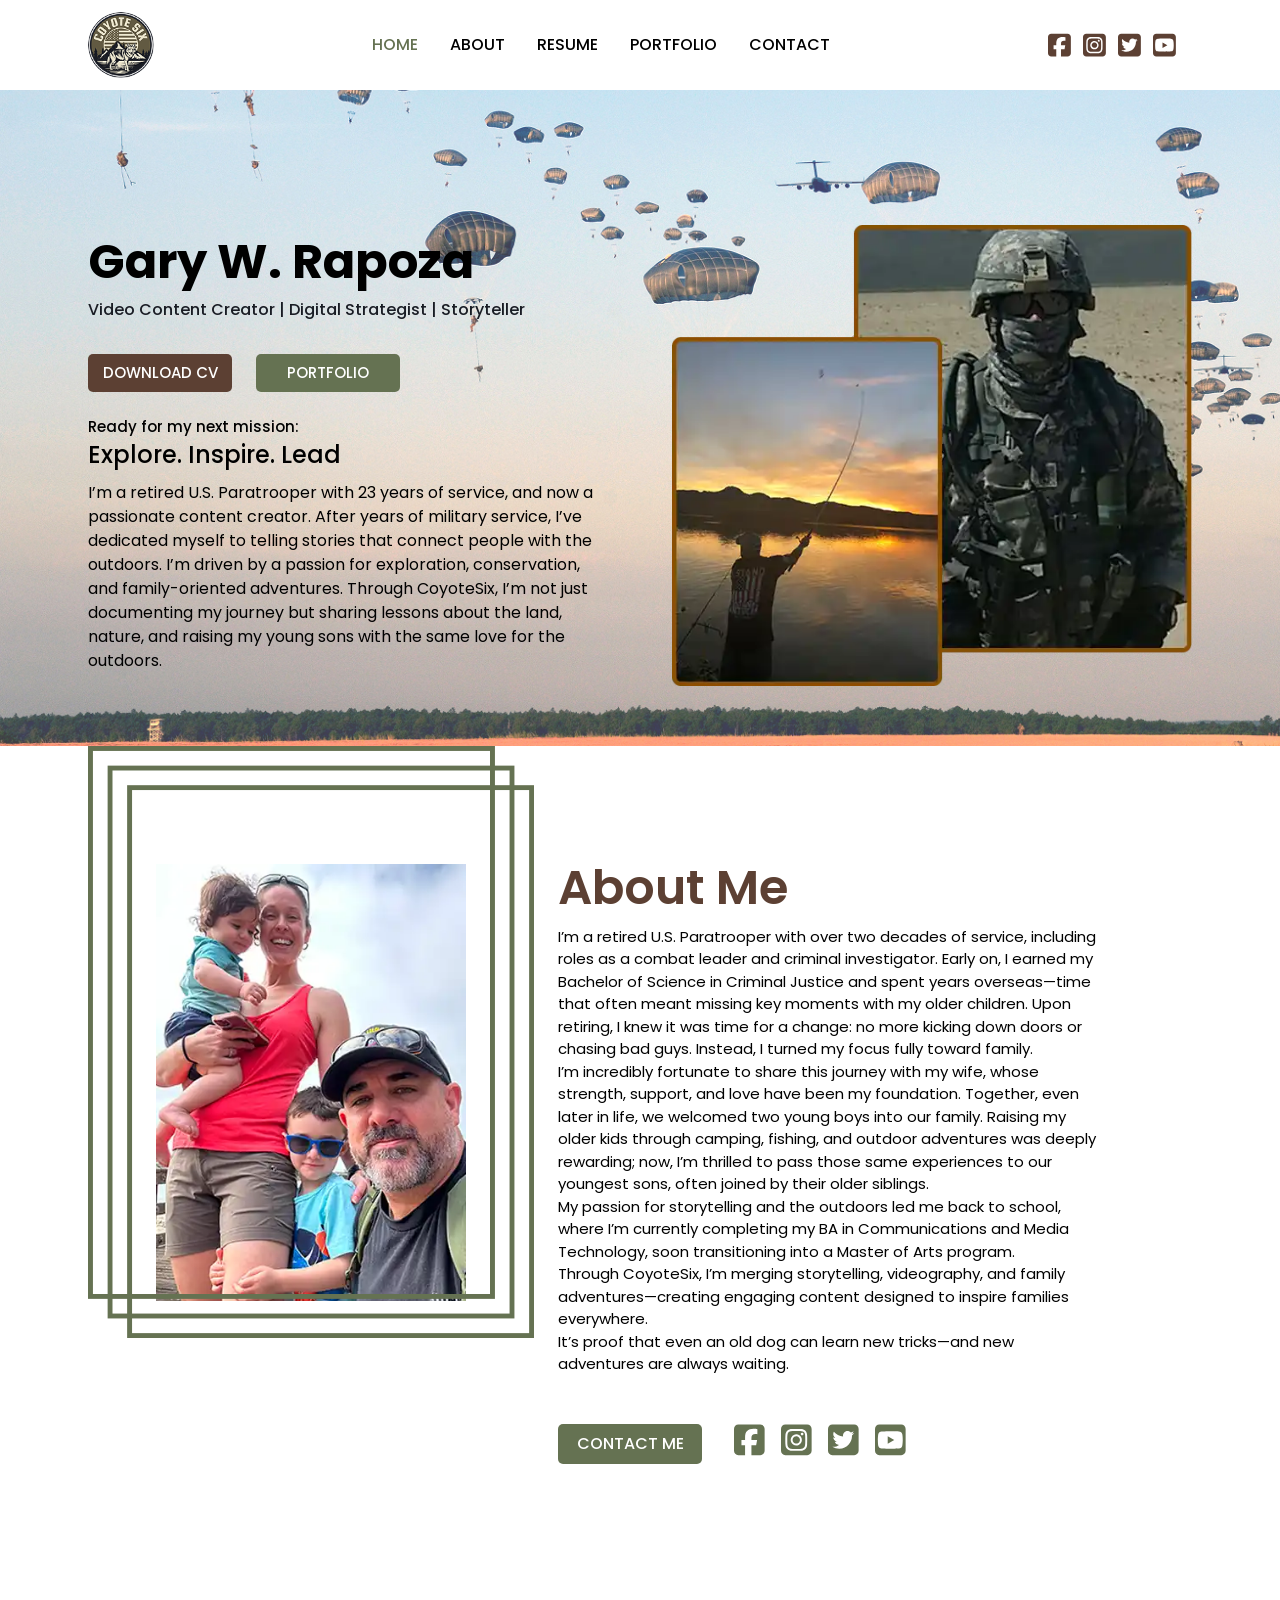
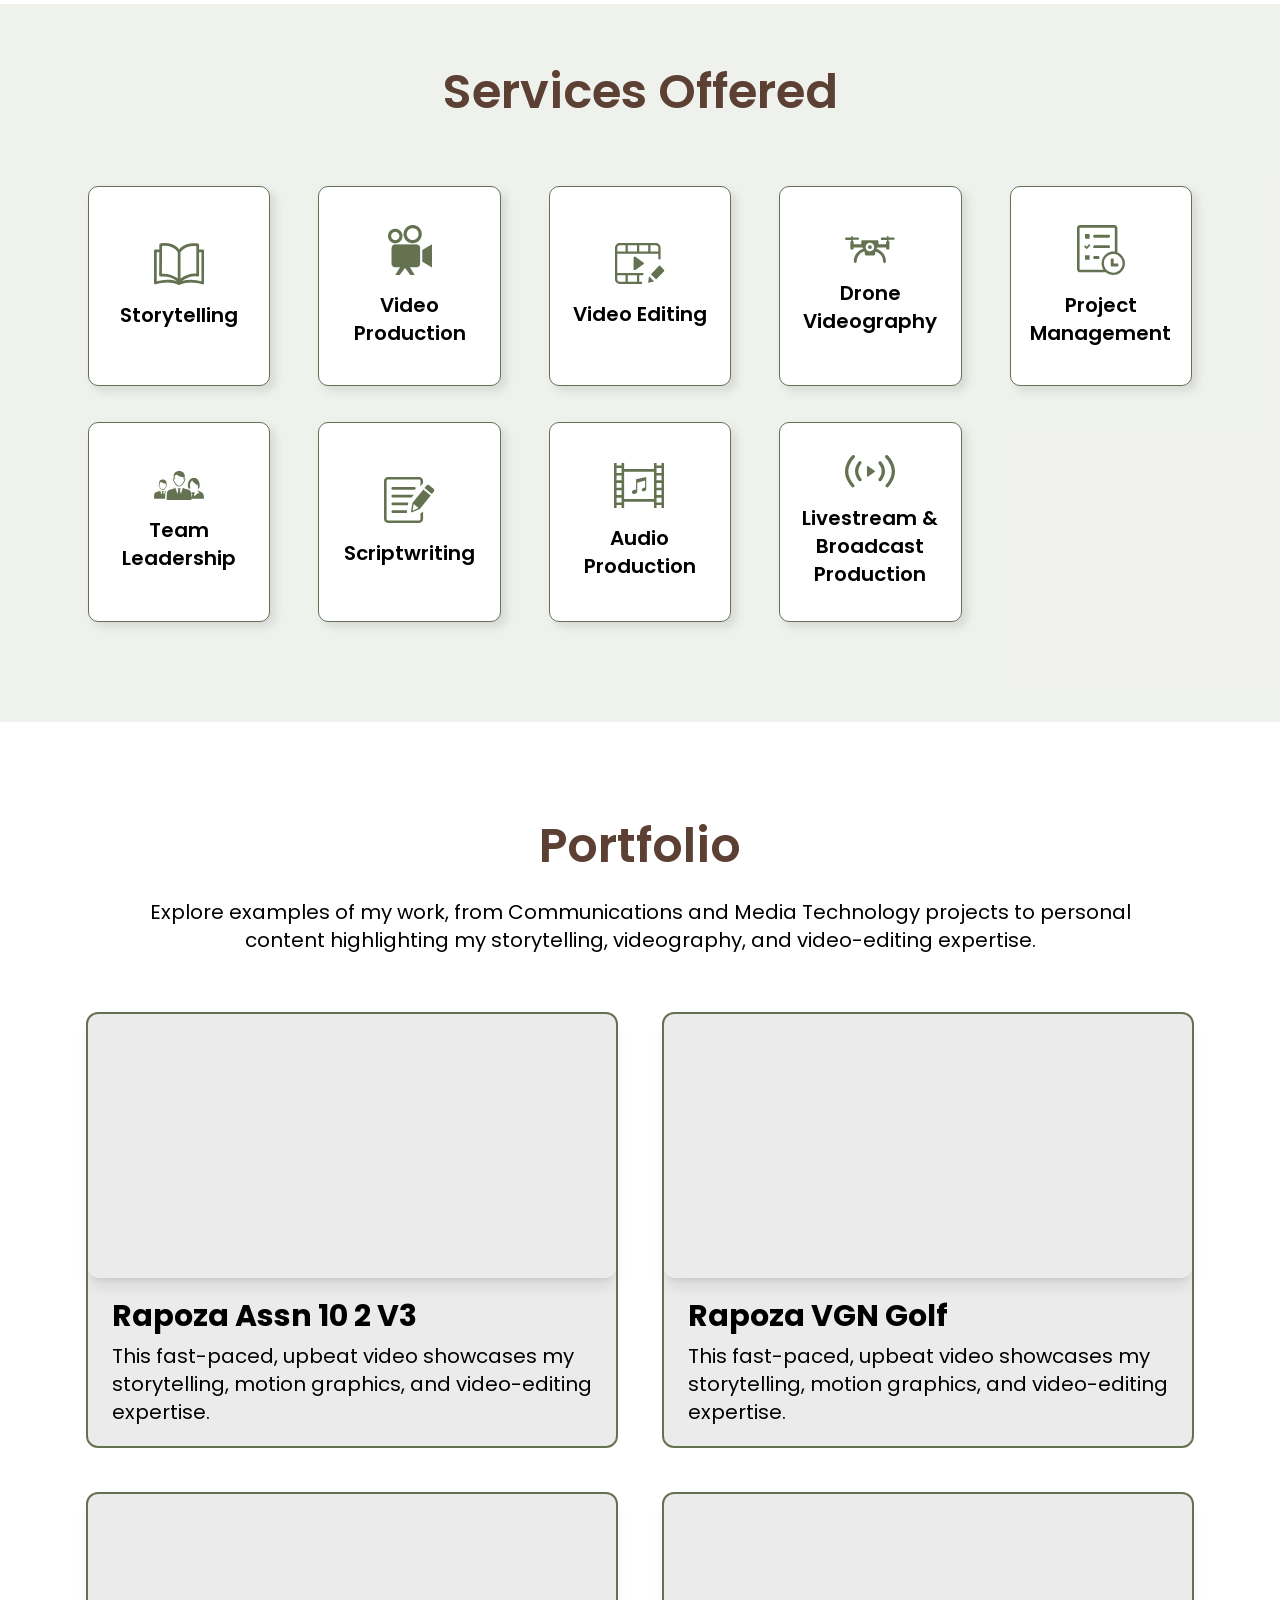
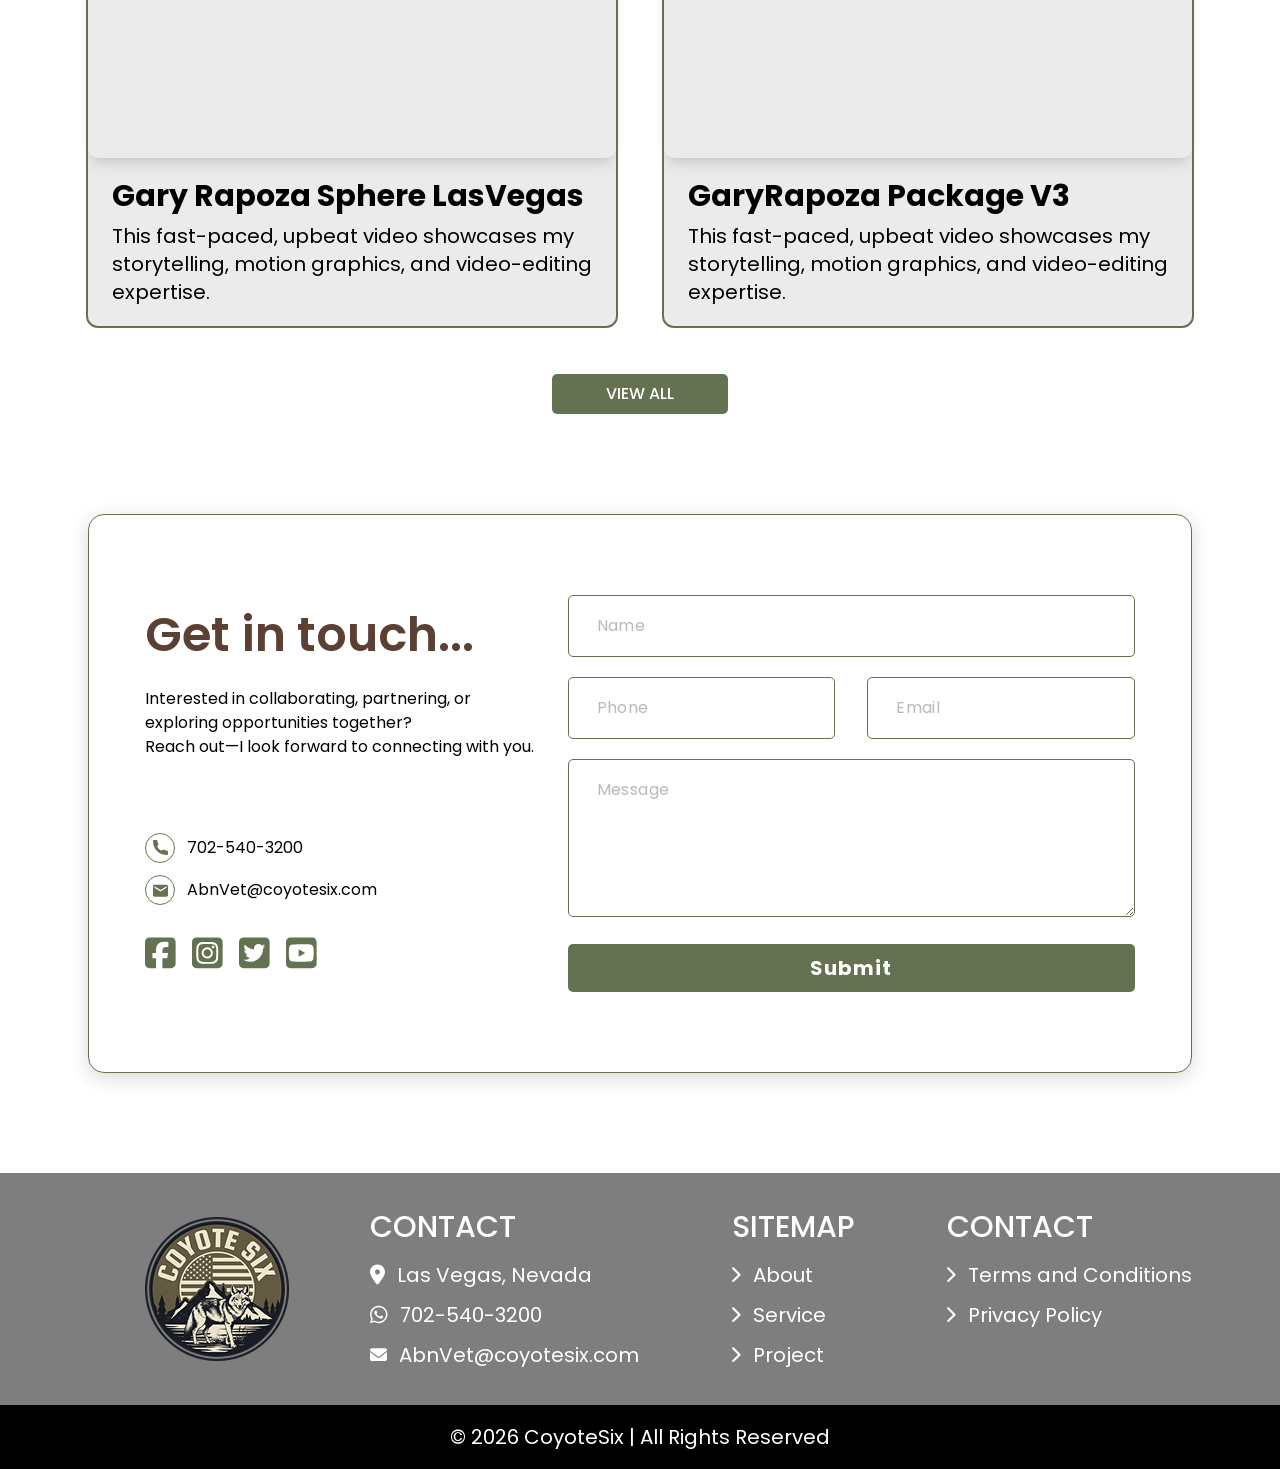
==== commit 11ac5deb: "update" ====
--- a/src/index.html
+++ b/src/index.html
@@ -219,7 +219,7 @@
             <div class="col-span-1 lg:block hidden">
               <div class="">
                 <img
-                  src="./img/coyote-six-banner.png"
+                  src="./img/banner-grop.webp"
                   alt="Banner Image"
                   class="max-w-full"
                 />
@@ -237,7 +237,7 @@
             <div class="col-span-1 lg:col-span-5">
               <div class="text-center relative">
                 <img
-                  src="./img/user-image-one.png"
+                  src="./img/about-user-image-one.webp"
                   alt="user-image-one"
                   class="max-w-full mx-auto 2xl:w-auto xl:w-[310px] lg:w-[250px] w-[200px]"
                 />
@@ -535,8 +535,8 @@
                   class="md:aspect-[calc(4*3+1)/6.5] aspect-[calc(4*3+1)/9.5]"
                 >
                   <iframe
-                    src="https://www.youtube.com/embed/5kjWh8lBxC4?si=tQDMdbc8UdKEcAkL"
-                    title="YouTube video player"
+                    src="https://www.youtube.com/embed/kQAxnWnsPJw?si=WVLzDoHoHYpFmAkf"
+                    title="Rapoza Assn 10 2 V3"
                     frameborder="0"
                     loading="lazy"
                     allow="accelerometer; autoplay; clipboard-write; encrypted-media; gyroscope; picture-in-picture; web-share"
@@ -547,7 +547,7 @@
                 </div>
                 <div class="py-5 px-4 lg:px-6">
                   <h2 class="text-black text-xl md:text-3xl font-bold mb-2">
-                    Portfolio Sizzle Reel
+                    Rapoza Assn 10 2 V3
                   </h2>
                   <p class="text-black text-base md:text-xl font-normal">
                     This fast-paced, upbeat video showcases my storytelling,
@@ -567,8 +567,8 @@
                   class="md:md:aspect-[calc(4*3+1)/6.5] aspect-[calc(4*3+1)/9.5]"
                 >
                   <iframe
-                    src="https://www.youtube.com/embed/5kjWh8lBxC4?si=tQDMdbc8UdKEcAkL"
-                    title="YouTube video player"
+                    src="https://www.youtube.com/embed/U1bH2eDJOAk?si=xpIGn1R9epdi_YFC"
+                    title="Rapoza VGN Golf"
                     frameborder="0"
                     loading="lazy"
                     allow="accelerometer; autoplay; clipboard-write; encrypted-media; gyroscope; picture-in-picture; web-share"
@@ -579,7 +579,7 @@
                 </div>
                 <div class="py-5 px-4 lg:px-6">
                   <h2 class="text-black text-xl md:text-3xl font-bold mb-2">
-                    Portfolio Sizzle Reel
+                    Rapoza VGN Golf
                   </h2>
                   <p class="text-black text-base md:text-xl font-normal">
                     This fast-paced, upbeat video showcases my storytelling,
@@ -598,8 +598,8 @@
                   class="md:md:aspect-[calc(4*3+1)/6.5] aspect-[calc(4*3+1)/9.5]"
                 >
                   <iframe
-                    src="https://www.youtube.com/embed/5kjWh8lBxC4?si=tQDMdbc8UdKEcAkL"
-                    title="YouTube video player"
+                    src="https://www.youtube.com/embed/45xYqWIcZv8?si=uGr69ikQhexTwhQ3"
+                    title="Gary Rapoza Sphere LasVegas"
                     frameborder="0"
                     loading="lazy"
                     allow="accelerometer; autoplay; clipboard-write; encrypted-media; gyroscope; picture-in-picture; web-share"
@@ -610,7 +610,7 @@
                 </div>
                 <div class="py-5 px-4 lg:px-6">
                   <h2 class="text-black text-xl md:text-3xl font-bold mb-2">
-                    Portfolio Sizzle Reel
+                    Gary Rapoza Sphere LasVegas
                   </h2>
                   <p class="text-black text-base md:text-xl font-normal">
                     This fast-paced, upbeat video showcases my storytelling,
@@ -629,8 +629,8 @@
                   class="md:md:aspect-[calc(4*3+1)/6.5] aspect-[calc(4*3+1)/9.5]"
                 >
                   <iframe
-                    src="https://www.youtube.com/embed/5kjWh8lBxC4?si=tQDMdbc8UdKEcAkL"
-                    title="YouTube video player"
+                    src="https://www.youtube.com/embed/WLFcZRYMqSI?si=0zKyRt8vAP-H4dTA"
+                    title="GaryRapoza Package V3"
                     frameborder="0"
                     loading="lazy"
                     allow="accelerometer; autoplay; clipboard-write; encrypted-media; gyroscope; picture-in-picture; web-share"
@@ -641,7 +641,7 @@
                 </div>
                 <div class="py-5 px-4 lg:px-6">
                   <h2 class="text-black text-xl md:text-3xl font-bold mb-2">
-                    Portfolio Sizzle Reel
+                    GaryRapoza Package V3
                   </h2>
                   <p class="text-black text-base md:text-xl font-normal">
                     This fast-paced, upbeat video showcases my storytelling,
--- a/src/css/style.min.css
+++ b/src/css/style.min.css
@@ -1,2 +1,2 @@
 /*! tailwindcss v4.0.0 | MIT License | https://tailwindcss.com */
-@layer theme{:root{--font-sans:ui-sans-serif,system-ui,sans-serif,"Apple Color Emoji","Segoe UI Emoji","Segoe UI Symbol","Noto Color Emoji";--font-serif:ui-serif,Georgia,Cambria,"Times New Roman",Times,serif;--font-mono:ui-monospace,SFMono-Regular,Menlo,Monaco,Consolas,"Liberation Mono","Courier New",monospace;--color-red-50:oklch(.971 .013 17.38);--color-red-100:oklch(.936 .032 17.717);--color-red-200:oklch(.885 .062 18.334);--color-red-300:oklch(.808 .114 19.571);--color-red-400:oklch(.704 .191 22.216);--color-red-500:oklch(.637 .237 25.331);--color-red-600:oklch(.577 .245 27.325);--color-red-700:oklch(.505 .213 27.518);--color-red-800:oklch(.444 .177 26.899);--color-red-900:oklch(.396 .141 25.723);--color-red-950:oklch(.258 .092 26.042);--color-orange-50:oklch(.98 .016 73.684);--color-orange-100:oklch(.954 .038 75.164);--color-orange-200:oklch(.901 .076 70.697);--color-orange-300:oklch(.837 .128 66.29);--color-orange-400:oklch(.75 .183 55.934);--color-orange-500:oklch(.705 .213 47.604);--color-orange-600:oklch(.646 .222 41.116);--color-orange-700:oklch(.553 .195 38.402);--color-orange-800:oklch(.47 .157 37.304);--color-orange-900:oklch(.408 .123 38.172);--color-orange-950:oklch(.266 .079 36.259);--color-amber-50:oklch(.987 .022 95.277);--color-amber-100:oklch(.962 .059 95.617);--color-amber-200:oklch(.924 .12 95.746);--color-amber-300:oklch(.879 .169 91.605);--color-amber-400:oklch(.828 .189 84.429);--color-amber-500:oklch(.769 .188 70.08);--color-amber-600:oklch(.666 .179 58.318);--color-amber-700:oklch(.555 .163 48.998);--color-amber-800:oklch(.473 .137 46.201);--color-amber-900:oklch(.414 .112 45.904);--color-amber-950:oklch(.279 .077 45.635);--color-yellow-50:oklch(.987 .026 102.212);--color-yellow-100:oklch(.973 .071 103.193);--color-yellow-200:oklch(.945 .129 101.54);--color-yellow-300:oklch(.905 .182 98.111);--color-yellow-400:oklch(.852 .199 91.936);--color-yellow-500:oklch(.795 .184 86.047);--color-yellow-600:oklch(.681 .162 75.834);--color-yellow-700:oklch(.554 .135 66.442);--color-yellow-800:oklch(.476 .114 61.907);--color-yellow-900:oklch(.421 .095 57.708);--color-yellow-950:oklch(.286 .066 53.813);--color-lime-50:oklch(.986 .031 120.757);--color-lime-100:oklch(.967 .067 122.328);--color-lime-200:oklch(.938 .127 124.321);--color-lime-300:oklch(.897 .196 126.665);--color-lime-400:oklch(.841 .238 128.85);--color-lime-500:oklch(.768 .233 130.85);--color-lime-600:oklch(.648 .2 131.684);--color-lime-700:oklch(.532 .157 131.589);--color-lime-800:oklch(.453 .124 130.933);--color-lime-900:oklch(.405 .101 131.063);--color-lime-950:oklch(.274 .072 132.109);--color-green-50:oklch(.982 .018 155.826);--color-green-100:oklch(.962 .044 156.743);--color-green-200:oklch(.925 .084 155.995);--color-green-300:oklch(.871 .15 154.449);--color-green-400:oklch(.792 .209 151.711);--color-green-500:oklch(.723 .219 149.579);--color-green-600:oklch(.627 .194 149.214);--color-green-700:oklch(.527 .154 150.069);--color-green-800:oklch(.448 .119 151.328);--color-green-900:oklch(.393 .095 152.535);--color-green-950:oklch(.266 .065 152.934);--color-emerald-50:oklch(.979 .021 166.113);--color-emerald-100:oklch(.95 .052 163.051);--color-emerald-200:oklch(.905 .093 164.15);--color-emerald-300:oklch(.845 .143 164.978);--color-emerald-400:oklch(.765 .177 163.223);--color-emerald-500:oklch(.696 .17 162.48);--color-emerald-600:oklch(.596 .145 163.225);--color-emerald-700:oklch(.508 .118 165.612);--color-emerald-800:oklch(.432 .095 166.913);--color-emerald-900:oklch(.378 .077 168.94);--color-emerald-950:oklch(.262 .051 172.552);--color-teal-50:oklch(.984 .014 180.72);--color-teal-100:oklch(.953 .051 180.801);--color-teal-200:oklch(.91 .096 180.426);--color-teal-300:oklch(.855 .138 181.071);--color-teal-400:oklch(.777 .152 181.912);--color-teal-500:oklch(.704 .14 182.503);--color-teal-600:oklch(.6 .118 184.704);--color-teal-700:oklch(.511 .096 186.391);--color-teal-800:oklch(.437 .078 188.216);--color-teal-900:oklch(.386 .063 188.416);--color-teal-950:oklch(.277 .046 192.524);--color-cyan-50:oklch(.984 .019 200.873);--color-cyan-100:oklch(.956 .045 203.388);--color-cyan-200:oklch(.917 .08 205.041);--color-cyan-300:oklch(.865 .127 207.078);--color-cyan-400:oklch(.789 .154 211.53);--color-cyan-500:oklch(.715 .143 215.221);--color-cyan-600:oklch(.609 .126 221.723);--color-cyan-700:oklch(.52 .105 223.128);--color-cyan-800:oklch(.45 .085 224.283);--color-cyan-900:oklch(.398 .07 227.392);--color-cyan-950:oklch(.302 .056 229.695);--color-sky-50:oklch(.977 .013 236.62);--color-sky-100:oklch(.951 .026 236.824);--color-sky-200:oklch(.901 .058 230.902);--color-sky-300:oklch(.828 .111 230.318);--color-sky-400:oklch(.746 .16 232.661);--color-sky-500:oklch(.685 .169 237.323);--color-sky-600:oklch(.588 .158 241.966);--color-sky-700:oklch(.5 .134 242.749);--color-sky-800:oklch(.443 .11 240.79);--color-sky-900:oklch(.391 .09 240.876);--color-sky-950:oklch(.293 .066 243.157);--color-blue-50:oklch(.97 .014 254.604);--color-blue-100:oklch(.932 .032 255.585);--color-blue-200:oklch(.882 .059 254.128);--color-blue-300:oklch(.809 .105 251.813);--color-blue-400:oklch(.707 .165 254.624);--color-blue-500:oklch(.623 .214 259.815);--color-blue-600:oklch(.546 .245 262.881);--color-blue-700:oklch(.488 .243 264.376);--color-blue-800:oklch(.424 .199 265.638);--color-blue-900:oklch(.379 .146 265.522);--color-blue-950:oklch(.282 .091 267.935);--color-indigo-50:oklch(.962 .018 272.314);--color-indigo-100:oklch(.93 .034 272.788);--color-indigo-200:oklch(.87 .065 274.039);--color-indigo-300:oklch(.785 .115 274.713);--color-indigo-400:oklch(.673 .182 276.935);--color-indigo-500:oklch(.585 .233 277.117);--color-indigo-600:oklch(.511 .262 276.966);--color-indigo-700:oklch(.457 .24 277.023);--color-indigo-800:oklch(.398 .195 277.366);--color-indigo-900:oklch(.359 .144 278.697);--color-indigo-950:oklch(.257 .09 281.288);--color-violet-50:oklch(.969 .016 293.756);--color-violet-100:oklch(.943 .029 294.588);--color-violet-200:oklch(.894 .057 293.283);--color-violet-300:oklch(.811 .111 293.571);--color-violet-400:oklch(.702 .183 293.541);--color-violet-500:oklch(.606 .25 292.717);--color-violet-600:oklch(.541 .281 293.009);--color-violet-700:oklch(.491 .27 292.581);--color-violet-800:oklch(.432 .232 292.759);--color-violet-900:oklch(.38 .189 293.745);--color-violet-950:oklch(.283 .141 291.089);--color-purple-50:oklch(.977 .014 308.299);--color-purple-100:oklch(.946 .033 307.174);--color-purple-200:oklch(.902 .063 306.703);--color-purple-300:oklch(.827 .119 306.383);--color-purple-400:oklch(.714 .203 305.504);--color-purple-500:oklch(.627 .265 303.9);--color-purple-600:oklch(.558 .288 302.321);--color-purple-700:oklch(.496 .265 301.924);--color-purple-800:oklch(.438 .218 303.724);--color-purple-900:oklch(.381 .176 304.987);--color-purple-950:oklch(.291 .149 302.717);--color-fuchsia-50:oklch(.977 .017 320.058);--color-fuchsia-100:oklch(.952 .037 318.852);--color-fuchsia-200:oklch(.903 .076 319.62);--color-fuchsia-300:oklch(.833 .145 321.434);--color-fuchsia-400:oklch(.74 .238 322.16);--color-fuchsia-500:oklch(.667 .295 322.15);--color-fuchsia-600:oklch(.591 .293 322.896);--color-fuchsia-700:oklch(.518 .253 323.949);--color-fuchsia-800:oklch(.452 .211 324.591);--color-fuchsia-900:oklch(.401 .17 325.612);--color-fuchsia-950:oklch(.293 .136 325.661);--color-pink-50:oklch(.971 .014 343.198);--color-pink-100:oklch(.948 .028 342.258);--color-pink-200:oklch(.899 .061 343.231);--color-pink-300:oklch(.823 .12 346.018);--color-pink-400:oklch(.718 .202 349.761);--color-pink-500:oklch(.656 .241 354.308);--color-pink-600:oklch(.592 .249 .584);--color-pink-700:oklch(.525 .223 3.958);--color-pink-800:oklch(.459 .187 3.815);--color-pink-900:oklch(.408 .153 2.432);--color-pink-950:oklch(.284 .109 3.907);--color-rose-50:oklch(.969 .015 12.422);--color-rose-100:oklch(.941 .03 12.58);--color-rose-200:oklch(.892 .058 10.001);--color-rose-300:oklch(.81 .117 11.638);--color-rose-400:oklch(.712 .194 13.428);--color-rose-500:oklch(.645 .246 16.439);--color-rose-600:oklch(.586 .253 17.585);--color-rose-700:oklch(.514 .222 16.935);--color-rose-800:oklch(.455 .188 13.697);--color-rose-900:oklch(.41 .159 10.272);--color-rose-950:oklch(.271 .105 12.094);--color-slate-50:oklch(.984 .003 247.858);--color-slate-100:oklch(.968 .007 247.896);--color-slate-200:oklch(.929 .013 255.508);--color-slate-300:oklch(.869 .022 252.894);--color-slate-400:oklch(.704 .04 256.788);--color-slate-500:oklch(.554 .046 257.417);--color-slate-600:oklch(.446 .043 257.281);--color-slate-700:oklch(.372 .044 257.287);--color-slate-800:oklch(.279 .041 260.031);--color-slate-900:oklch(.208 .042 265.755);--color-slate-950:oklch(.129 .042 264.695);--color-gray-50:oklch(.985 .002 247.839);--color-gray-100:oklch(.967 .003 264.542);--color-gray-200:oklch(.928 .006 264.531);--color-gray-300:oklch(.872 .01 258.338);--color-gray-400:oklch(.707 .022 261.325);--color-gray-500:oklch(.551 .027 264.364);--color-gray-600:oklch(.446 .03 256.802);--color-gray-700:oklch(.373 .034 259.733);--color-gray-800:oklch(.278 .033 256.848);--color-gray-900:oklch(.21 .034 264.665);--color-gray-950:oklch(.13 .028 261.692);--color-zinc-50:oklch(.985 0 0);--color-zinc-100:oklch(.967 .001 286.375);--color-zinc-200:oklch(.92 .004 286.32);--color-zinc-300:oklch(.871 .006 286.286);--color-zinc-400:oklch(.705 .015 286.067);--color-zinc-500:oklch(.552 .016 285.938);--color-zinc-600:oklch(.442 .017 285.786);--color-zinc-700:oklch(.37 .013 285.805);--color-zinc-800:oklch(.274 .006 286.033);--color-zinc-900:oklch(.21 .006 285.885);--color-zinc-950:oklch(.141 .005 285.823);--color-neutral-50:oklch(.985 0 0);--color-neutral-100:oklch(.97 0 0);--color-neutral-200:oklch(.922 0 0);--color-neutral-300:oklch(.87 0 0);--color-neutral-400:oklch(.708 0 0);--color-neutral-500:oklch(.556 0 0);--color-neutral-600:oklch(.439 0 0);--color-neutral-700:oklch(.371 0 0);--color-neutral-800:oklch(.269 0 0);--color-neutral-900:oklch(.205 0 0);--color-neutral-950:oklch(.145 0 0);--color-stone-50:oklch(.985 .001 106.423);--color-stone-100:oklch(.97 .001 106.424);--color-stone-200:oklch(.923 .003 48.717);--color-stone-300:oklch(.869 .005 56.366);--color-stone-400:oklch(.709 .01 56.259);--color-stone-500:oklch(.553 .013 58.071);--color-stone-600:oklch(.444 .011 73.639);--color-stone-700:oklch(.374 .01 67.558);--color-stone-800:oklch(.268 .007 34.298);--color-stone-900:oklch(.216 .006 56.043);--color-stone-950:oklch(.147 .004 49.25);--color-black:#000;--color-white:#fff;--spacing:.25rem;--container-3xs:16rem;--container-2xs:18rem;--container-xs:20rem;--container-sm:24rem;--container-md:28rem;--container-lg:32rem;--container-xl:36rem;--container-2xl:42rem;--container-3xl:48rem;--container-4xl:56rem;--container-5xl:64rem;--container-6xl:72rem;--container-7xl:80rem;--text-xs:.75rem;--text-xs--line-height:calc(1/.75);--text-sm:.875rem;--text-sm--line-height:calc(1.25/.875);--text-base:1rem;--text-base--line-height:calc(1.5/1);--text-lg:1.125rem;--text-lg--line-height:calc(1.75/1.125);--text-xl:1.25rem;--text-xl--line-height:calc(1.75/1.25);--text-2xl:1.5rem;--text-2xl--line-height:calc(2/1.5);--text-3xl:1.875rem;--text-3xl--line-height:calc(2.25/1.875);--text-4xl:2.25rem;--text-4xl--line-height:calc(2.5/2.25);--text-5xl:3rem;--text-5xl--line-height:1;--text-6xl:3.75rem;--text-6xl--line-height:1;--text-7xl:4.5rem;--text-7xl--line-height:1;--text-8xl:6rem;--text-8xl--line-height:1;--text-9xl:8rem;--text-9xl--line-height:1;--font-weight-thin:100;--font-weight-extralight:200;--font-weight-light:300;--font-weight-normal:400;--font-weight-medium:500;--font-weight-semibold:600;--font-weight-bold:700;--font-weight-extrabold:800;--font-weight-black:900;--tracking-tighter:-.05em;--tracking-tight:-.025em;--tracking-normal:0em;--tracking-wide:.025em;--tracking-wider:.05em;--tracking-widest:.1em;--leading-tight:1.25;--leading-snug:1.375;--leading-normal:1.5;--leading-relaxed:1.625;--leading-loose:2;--radius-xs:.125rem;--radius-sm:.25rem;--radius-md:.375rem;--radius-lg:.5rem;--radius-xl:.75rem;--radius-2xl:1rem;--radius-3xl:1.5rem;--radius-4xl:2rem;--shadow-2xs:0 1px #0000000d;--shadow-xs:0 1px 2px 0 #0000000d;--shadow-sm:0 1px 3px 0 #0000001a,0 1px 2px -1px #0000001a;--shadow-md:0 4px 6px -1px #0000001a,0 2px 4px -2px #0000001a;--shadow-lg:0 10px 15px -3px #0000001a,0 4px 6px -4px #0000001a;--shadow-xl:0 20px 25px -5px #0000001a,0 8px 10px -6px #0000001a;--shadow-2xl:0 25px 50px -12px #00000040;--inset-shadow-2xs:inset 0 1px #0000000d;--inset-shadow-xs:inset 0 1px 1px #0000000d;--inset-shadow-sm:inset 0 2px 4px #0000000d;--drop-shadow-xs:0 1px 1px #0000000d;--drop-shadow-sm:0 1px 2px #00000026;--drop-shadow-md:0 3px 3px #0000001f;--drop-shadow-lg:0 4px 4px #00000026;--drop-shadow-xl:0 9px 7px #0000001a;--drop-shadow-2xl:0 25px 25px #00000026;--ease-in:cubic-bezier(.4,0,1,1);--ease-out:cubic-bezier(0,0,.2,1);--ease-in-out:cubic-bezier(.4,0,.2,1);--animate-spin:spin 1s linear infinite;--animate-ping:ping 1s cubic-bezier(0,0,.2,1)infinite;--animate-pulse:pulse 2s cubic-bezier(.4,0,.6,1)infinite;--animate-bounce:bounce 1s infinite;--blur-xs:4px;--blur-sm:8px;--blur-md:12px;--blur-lg:16px;--blur-xl:24px;--blur-2xl:40px;--blur-3xl:64px;--perspective-dramatic:100px;--perspective-near:300px;--perspective-normal:500px;--perspective-midrange:800px;--perspective-distant:1200px;--aspect-video:16/9;--default-transition-duration:.15s;--default-transition-timing-function:cubic-bezier(.4,0,.2,1);--default-font-family:var(--font-sans);--default-font-feature-settings:var(--font-sans--font-feature-settings);--default-font-variation-settings:var(--font-sans--font-variation-settings);--default-mono-font-family:var(--font-mono);--default-mono-font-feature-settings:var(--font-mono--font-feature-settings);--default-mono-font-variation-settings:var(--font-mono--font-variation-settings);--font-poppins:"Poppins",sans-serif;--color-primary:#5c4033;--color-secondary:#657252;--color-accent:#191c24;--breakpoint-sm:576px;--breakpoint-md:768px;--breakpoint-lg:992px;--breakpoint-xl:1200px;--breakpoint-2xl:1400px;--breakpoint-3xl:1536px}}@layer base{*,:after,:before,::backdrop{box-sizing:border-box;border:0 solid;margin:0;padding:0}::file-selector-button{box-sizing:border-box;border:0 solid;margin:0;padding:0}html,:host{-webkit-text-size-adjust:100%;tab-size:4;line-height:1.5;font-family:var(--default-font-family,ui-sans-serif,system-ui,sans-serif,"Apple Color Emoji","Segoe UI Emoji","Segoe UI Symbol","Noto Color Emoji");font-feature-settings:var(--default-font-feature-settings,normal);font-variation-settings:var(--default-font-variation-settings,normal);-webkit-tap-highlight-color:transparent}body{line-height:inherit}hr{height:0;color:inherit;border-top-width:1px}abbr:where([title]){-webkit-text-decoration:underline dotted;text-decoration:underline dotted}h1,h2,h3,h4,h5,h6{font-size:inherit;font-weight:inherit}a{color:inherit;-webkit-text-decoration:inherit;-webkit-text-decoration:inherit;-webkit-text-decoration:inherit;text-decoration:inherit}b,strong{font-weight:bolder}code,kbd,samp,pre{font-family:var(--default-mono-font-family,ui-monospace,SFMono-Regular,Menlo,Monaco,Consolas,"Liberation Mono","Courier New",monospace);font-feature-settings:var(--default-mono-font-feature-settings,normal);font-variation-settings:var(--default-mono-font-variation-settings,normal);font-size:1em}small{font-size:80%}sub,sup{vertical-align:baseline;font-size:75%;line-height:0;position:relative}sub{bottom:-.25em}sup{top:-.5em}table{text-indent:0;border-color:inherit;border-collapse:collapse}:-moz-focusring{outline:auto}progress{vertical-align:baseline}summary{display:list-item}ol,ul,menu{list-style:none}img,svg,video,canvas,audio,iframe,embed,object{vertical-align:middle;display:block}img,video{max-width:100%;height:auto}button,input,select,optgroup,textarea{font:inherit;font-feature-settings:inherit;font-variation-settings:inherit;letter-spacing:inherit;color:inherit;opacity:1;background-color:#0000;border-radius:0}::file-selector-button{font:inherit;font-feature-settings:inherit;font-variation-settings:inherit;letter-spacing:inherit;color:inherit;opacity:1;background-color:#0000;border-radius:0}:where(select:is([multiple],[size])) optgroup{font-weight:bolder}:where(select:is([multiple],[size])) optgroup option{padding-inline-start:20px}::file-selector-button{margin-inline-end:4px}::placeholder{opacity:1;color:color-mix(in oklab,currentColor 50%,transparent)}textarea{resize:vertical}::-webkit-search-decoration{-webkit-appearance:none}::-webkit-date-and-time-value{min-height:1lh;text-align:inherit}::-webkit-datetime-edit{display:inline-flex}::-webkit-datetime-edit-fields-wrapper{padding:0}::-webkit-datetime-edit{padding-block:0}::-webkit-datetime-edit-year-field{padding-block:0}::-webkit-datetime-edit-month-field{padding-block:0}::-webkit-datetime-edit-day-field{padding-block:0}::-webkit-datetime-edit-hour-field{padding-block:0}::-webkit-datetime-edit-minute-field{padding-block:0}::-webkit-datetime-edit-second-field{padding-block:0}::-webkit-datetime-edit-millisecond-field{padding-block:0}::-webkit-datetime-edit-meridiem-field{padding-block:0}:-moz-ui-invalid{box-shadow:none}button,input:where([type=button],[type=reset],[type=submit]){appearance:button}::file-selector-button{appearance:button}::-webkit-inner-spin-button{height:auto}::-webkit-outer-spin-button{height:auto}[hidden]:where(:not([hidden=until-found])){display:none!important}}@layer components;@layer utilities{.absolute{position:absolute}.relative{position:relative}.sticky{position:sticky}.-top-9{top:calc(var(--spacing)*-9)}.top-0{top:calc(var(--spacing)*0)}.top-1\/2{top:50%}.-right-3{right:calc(var(--spacing)*-3)}.right-0{right:calc(var(--spacing)*0)}.-bottom-\[8\.5\%\]{bottom:-8.5%}.-left-3{left:calc(var(--spacing)*-3)}.left-0{left:calc(var(--spacing)*0)}.z-10{z-index:10}.z-90{z-index:90}.col-span-1{grid-column:span 1/span 1}.col-span-2{grid-column:span 2/span 2}.container{width:100%}@media (width>=576px){.container{max-width:576px}}@media (width>=768px){.container{max-width:768px}}@media (width>=992px){.container{max-width:992px}}@media (width>=1200px){.container{max-width:1200px}}@media (width>=1400px){.container{max-width:1400px}}@media (width>=1536px){.container{max-width:1536px}}.mx-auto{margin-inline:auto}.mt-2\.5{margin-top:calc(var(--spacing)*2.5)}.mt-3{margin-top:calc(var(--spacing)*3)}.mt-3\.5{margin-top:calc(var(--spacing)*3.5)}.mt-4{margin-top:calc(var(--spacing)*4)}.mt-5{margin-top:calc(var(--spacing)*5)}.mt-6{margin-top:calc(var(--spacing)*6)}.mt-7{margin-top:calc(var(--spacing)*7)}.mt-8{margin-top:calc(var(--spacing)*8)}.mt-9\.5{margin-top:calc(var(--spacing)*9.5)}.mt-10{margin-top:calc(var(--spacing)*10)}.mt-12{margin-top:calc(var(--spacing)*12)}.mt-18{margin-top:calc(var(--spacing)*18)}.mt-\[60px\]{margin-top:60px}.mb-2{margin-bottom:calc(var(--spacing)*2)}.mb-3\.5{margin-bottom:calc(var(--spacing)*3.5)}.block{display:block}.flex{display:flex}.grid{display:grid}.hidden{display:none}.inline-block{display:inline-block}.aspect-\[calc\(4\*3\+1\)\/9\.5\]{aspect-ratio:13/9.5}.h-7{height:calc(var(--spacing)*7)}.h-11{height:calc(var(--spacing)*11)}.h-12{height:calc(var(--spacing)*12)}.h-\[200px\]{height:200px}.h-full{height:100%}.max-h-14{max-height:calc(var(--spacing)*14)}.min-h-16{min-height:calc(var(--spacing)*16)}.min-h-full{min-height:100%}.w-7{width:calc(var(--spacing)*7)}.w-8{width:calc(var(--spacing)*8)}.w-11{width:calc(var(--spacing)*11)}.w-12{width:calc(var(--spacing)*12)}.w-36{width:calc(var(--spacing)*36)}.w-44{width:calc(var(--spacing)*44)}.w-\[200px\]{width:200px}.w-\[23px\]{width:23px}.w-\[285px\]{width:285px}.w-\[985px\]{width:985px}.w-full{width:100%}.max-w-8{max-width:calc(var(--spacing)*8)}.max-w-14{max-width:calc(var(--spacing)*14)}.max-w-\[20px\]{max-width:20px}.max-w-\[770px\]{max-width:770px}.max-w-\[977px\]{max-width:977px}.max-w-\[1299px\]{max-width:1299px}.max-w-auto{max-width:auto}.max-w-full{max-width:100%}.min-w-16{min-width:calc(var(--spacing)*16)}.min-w-full{min-width:100%}.flex-shrink-0{flex-shrink:0}.-translate-y-1\/2{--tw-translate-y:calc(calc(1/2*100%)*-1);translate:var(--tw-translate-x)var(--tw-translate-y)}.transform{transform:var(--tw-rotate-x)var(--tw-rotate-y)var(--tw-rotate-z)var(--tw-skew-x)var(--tw-skew-y)}.cursor-pointer{cursor:pointer}.grid-cols-1{grid-template-columns:repeat(1,minmax(0,1fr))}.grid-cols-2{grid-template-columns:repeat(2,minmax(0,1fr))}.flex-col{flex-direction:column}.flex-row{flex-direction:row}.flex-wrap{flex-wrap:wrap}.items-center{align-items:center}.items-start{align-items:flex-start}.justify-between{justify-content:space-between}.justify-center{justify-content:center}.justify-start{justify-content:flex-start}.justify-items-center{justify-items:center}.gap-3{gap:calc(var(--spacing)*3)}.gap-4{gap:calc(var(--spacing)*4)}.gap-8{gap:calc(var(--spacing)*8)}.gap-10{gap:calc(var(--spacing)*10)}.gap-12{gap:calc(var(--spacing)*12)}.gap-x-3\.5{column-gap:calc(var(--spacing)*3.5)}.gap-x-4{column-gap:calc(var(--spacing)*4)}.gap-x-8{column-gap:calc(var(--spacing)*8)}.gap-x-12{column-gap:calc(var(--spacing)*12)}.gap-x-16{column-gap:calc(var(--spacing)*16)}:where(.space-y-4>:not(:last-child)){--tw-space-y-reverse:0;margin-block-start:calc(calc(var(--spacing)*4)*var(--tw-space-y-reverse));margin-block-end:calc(calc(var(--spacing)*4)*calc(1 - var(--tw-space-y-reverse)))}:where(.space-y-6>:not(:last-child)){--tw-space-y-reverse:0;margin-block-start:calc(calc(var(--spacing)*6)*var(--tw-space-y-reverse));margin-block-end:calc(calc(var(--spacing)*6)*calc(1 - var(--tw-space-y-reverse)))}:where(.space-y-6\.5>:not(:last-child)){--tw-space-y-reverse:0;margin-block-start:calc(calc(var(--spacing)*6.5)*var(--tw-space-y-reverse));margin-block-end:calc(calc(var(--spacing)*6.5)*calc(1 - var(--tw-space-y-reverse)))}.gap-y-4{row-gap:calc(var(--spacing)*4)}.gap-y-5{row-gap:calc(var(--spacing)*5)}.gap-y-8{row-gap:calc(var(--spacing)*8)}.gap-y-10{row-gap:calc(var(--spacing)*10)}.gap-y-16{row-gap:calc(var(--spacing)*16)}.gap-y-20{row-gap:calc(var(--spacing)*20)}:where(.space-x-3>:not(:last-child)){--tw-space-x-reverse:0;margin-inline-start:calc(calc(var(--spacing)*3)*var(--tw-space-x-reverse));margin-inline-end:calc(calc(var(--spacing)*3)*calc(1 - var(--tw-space-x-reverse)))}:where(.space-x-4>:not(:last-child)){--tw-space-x-reverse:0;margin-inline-start:calc(calc(var(--spacing)*4)*var(--tw-space-x-reverse));margin-inline-end:calc(calc(var(--spacing)*4)*calc(1 - var(--tw-space-x-reverse)))}:where(.space-x-5>:not(:last-child)){--tw-space-x-reverse:0;margin-inline-start:calc(calc(var(--spacing)*5)*var(--tw-space-x-reverse));margin-inline-end:calc(calc(var(--spacing)*5)*calc(1 - var(--tw-space-x-reverse)))}:where(.space-x-8>:not(:last-child)){--tw-space-x-reverse:0;margin-inline-start:calc(calc(var(--spacing)*8)*var(--tw-space-x-reverse));margin-inline-end:calc(calc(var(--spacing)*8)*calc(1 - var(--tw-space-x-reverse)))}.self-center{align-self:center}.self-start{align-self:flex-start}.scroll-smooth{scroll-behavior:smooth}.rounded-2xl{border-radius:var(--radius-2xl)}.rounded-\[5px\]{border-radius:5px}.rounded-\[6px\]{border-radius:6px}.rounded-\[10px\]{border-radius:10px}.rounded-full{border-radius:3.40282e38px}.border{border-style:var(--tw-border-style);border-width:1px}.border-\[2px\]{border-style:var(--tw-border-style);border-width:2px}.border-b-\[5px\]{border-bottom-style:var(--tw-border-style);border-bottom-width:5px}.border-gray-400{border-color:var(--color-gray-400)}.border-primary{border-color:var(--color-primary)}.border-secondary{border-color:var(--color-secondary)}.bg-\[\#7E7E7E\]{background-color:#7e7e7e}.bg-\[\#D9D9D9\]{background-color:#d9d9d9}.bg-black{background-color:var(--color-black)}.bg-primary{background-color:var(--color-primary)}.bg-primary\/10{background-color:color-mix(in oklab,var(--color-primary)10%,transparent)}.bg-secondary{background-color:var(--color-secondary)}.bg-secondary\/10{background-color:color-mix(in oklab,var(--color-secondary)10%,transparent)}.bg-stone-700\/10{background-color:color-mix(in oklab,var(--color-stone-700)10%,transparent)}.bg-white{background-color:var(--color-white)}.bg-cover{background-size:cover}.bg-bottom{background-position:bottom}.bg-left-bottom{background-position:0 100%}.bg-no-repeat{background-repeat:no-repeat}.p-2{padding:calc(var(--spacing)*2)}.p-5{padding:calc(var(--spacing)*5)}.px-2{padding-inline:calc(var(--spacing)*2)}.px-3{padding-inline:calc(var(--spacing)*3)}.px-4{padding-inline:calc(var(--spacing)*4)}.px-5{padding-inline:calc(var(--spacing)*5)}.px-6{padding-inline:calc(var(--spacing)*6)}.py-0{padding-block:calc(var(--spacing)*0)}.py-2{padding-block:calc(var(--spacing)*2)}.py-2\.5{padding-block:calc(var(--spacing)*2.5)}.py-3{padding-block:calc(var(--spacing)*3)}.py-4{padding-block:calc(var(--spacing)*4)}.py-5{padding-block:calc(var(--spacing)*5)}.py-9{padding-block:calc(var(--spacing)*9)}.py-10{padding-block:calc(var(--spacing)*10)}.py-20{padding-block:calc(var(--spacing)*20)}.py-\[18px\]{padding-block:18px}.py-\[44px\]{padding-block:44px}.pt-12{padding-top:calc(var(--spacing)*12)}.pt-16{padding-top:calc(var(--spacing)*16)}.pt-\[40px\]{padding-top:40px}.pt-\[118px\]{padding-top:118px}.pt-\[135px\]{padding-top:135px}.pb-1{padding-bottom:calc(var(--spacing)*1)}.pb-5{padding-bottom:calc(var(--spacing)*5)}.pb-20{padding-bottom:calc(var(--spacing)*20)}.pb-\[36px\]{padding-bottom:36px}.pb-\[60px\]{padding-bottom:60px}.text-center{text-align:center}.text-start{text-align:start}.align-middle{vertical-align:middle}.font-poppins{font-family:var(--font-poppins)}.text-3xl{font-size:var(--text-3xl);line-height:var(--tw-leading,var(--text-3xl--line-height))}.text-base{font-size:var(--text-base);line-height:var(--tw-leading,var(--text-base--line-height))}.text-lg{font-size:var(--text-lg);line-height:var(--tw-leading,var(--text-lg--line-height))}.text-xl{font-size:var(--text-xl);line-height:var(--tw-leading,var(--text-xl--line-height))}.text-\[15px\]{font-size:15px}.font-bold{--tw-font-weight:var(--font-weight-bold);font-weight:var(--font-weight-bold)}.font-medium{--tw-font-weight:var(--font-weight-medium);font-weight:var(--font-weight-medium)}.font-normal{--tw-font-weight:var(--font-weight-normal);font-weight:var(--font-weight-normal)}.font-semibold{--tw-font-weight:var(--font-weight-semibold);font-weight:var(--font-weight-semibold)}.tracking-wide{--tw-tracking:var(--tracking-wide);letter-spacing:var(--tracking-wide)}.tracking-wider{--tw-tracking:var(--tracking-wider);letter-spacing:var(--tracking-wider)}.text-accent{color:var(--color-accent)}.text-black{color:var(--color-black)}.text-gray-700{color:var(--color-gray-700)}.text-neutral-500{color:var(--color-neutral-500)}.text-primary{color:var(--color-primary)}.text-secondary{color:var(--color-secondary)}.text-white{color:var(--color-white)}.uppercase{text-transform:uppercase}.shadow-\[0px_5px_20px_0px_rgba\(0\,0\,0\,0\.15\)\]{--tw-shadow:0px 5px 20px 0px var(--tw-shadow-color,#00000026);box-shadow:var(--tw-inset-shadow),var(--tw-inset-ring-shadow),var(--tw-ring-offset-shadow),var(--tw-ring-shadow),var(--tw-shadow)}.shadow-\[5px_5px_10px_0px_rgba\(0\,0\,0\,0\.10\)\]{--tw-shadow:5px 5px 10px 0px var(--tw-shadow-color,#0000001a);box-shadow:var(--tw-inset-shadow),var(--tw-inset-ring-shadow),var(--tw-ring-offset-shadow),var(--tw-ring-shadow),var(--tw-shadow)}.shadow-lg{--tw-shadow:0 10px 15px -3px var(--tw-shadow-color,#0000001a),0 4px 6px -4px var(--tw-shadow-color,#0000001a);box-shadow:var(--tw-inset-shadow),var(--tw-inset-ring-shadow),var(--tw-ring-offset-shadow),var(--tw-ring-shadow),var(--tw-shadow)}.shadow-md{--tw-shadow:0 4px 6px -1px var(--tw-shadow-color,#0000001a),0 2px 4px -2px var(--tw-shadow-color,#0000001a);box-shadow:var(--tw-inset-shadow),var(--tw-inset-ring-shadow),var(--tw-ring-offset-shadow),var(--tw-ring-shadow),var(--tw-shadow)}.outline-1{outline-style:var(--tw-outline-style);outline-width:1px}.outline-2{outline-style:var(--tw-outline-style);outline-width:2px}.outline-primary{outline-color:var(--color-primary)}.outline-secondary{outline-color:var(--color-secondary)}.transition-all{transition-property:all;transition-timing-function:var(--tw-ease,var(--default-transition-timing-function));transition-duration:var(--tw-duration,var(--default-transition-duration))}.duration-200{--tw-duration:.2s;transition-duration:.2s}@media (hover:hover){.group-hover\:underline:is(:where(.group):hover *){text-decoration-line:underline}.hover\:-translate-y-\[calc\(50\%\+3px\)\]:hover{--tw-translate-y:calc(calc(50% + 3px)*-1);translate:var(--tw-translate-x)var(--tw-translate-y)}.hover\:translate-y-0\.5:hover{--tw-translate-y:calc(var(--spacing)*.5);translate:var(--tw-translate-x)var(--tw-translate-y)}.hover\:text-secondary:hover{color:var(--color-secondary)}.hover\:shadow-\[5px_5px_10px_0px_rgba\(0\,0\,0\,0\.10\)\]:hover{--tw-shadow:5px 5px 10px 0px var(--tw-shadow-color,#0000001a);box-shadow:var(--tw-inset-shadow),var(--tw-inset-ring-shadow),var(--tw-ring-offset-shadow),var(--tw-ring-shadow),var(--tw-shadow)}}.focus\:outline-none:focus{--tw-outline-style:none;outline-style:none}@media (width>=576px){.sm\:-right-16{right:calc(var(--spacing)*-16)}.sm\:-left-16{left:calc(var(--spacing)*-16)}}@media (width>=768px){.md\:-right-13{right:calc(var(--spacing)*-13)}.md\:-left-13{left:calc(var(--spacing)*-13)}.md\:col-span-1{grid-column:span 1/span 1}.md\:mt-7{margin-top:calc(var(--spacing)*7)}.md\:mt-10{margin-top:calc(var(--spacing)*10)}.md\:mt-\[38px\]{margin-top:38px}.md\:mt-\[70px\]{margin-top:70px}.md\:mt-\[74px\]{margin-top:74px}.md\:flex{display:flex}.md\:hidden{display:none}.md\:aspect-\[calc\(4\*3\+1\)\/6\.5\]{aspect-ratio:13/6.5}@media (width>=768px){.md\:md\:aspect-\[calc\(4\*3\+1\)\/6\.5\]{aspect-ratio:13/6.5}}.md\:max-h-16\.5{max-height:calc(var(--spacing)*16.5)}.md\:w-36{width:calc(var(--spacing)*36)}.md\:max-w-16\.5{max-width:calc(var(--spacing)*16.5)}.md\:flex-row{flex-direction:row}.md\:gap-4{gap:calc(var(--spacing)*4)}.md\:gap-6{gap:calc(var(--spacing)*6)}.md\:px-10{padding-inline:calc(var(--spacing)*10)}.md\:px-\[28px\]{padding-inline:28px}.md\:py-20{padding-block:calc(var(--spacing)*20)}.md\:py-\[100px\]{padding-block:100px}.md\:py-\[18px\]{padding-block:18px}.md\:pb-\[100px\]{padding-bottom:100px}.md\:text-2xl{font-size:var(--text-2xl);line-height:var(--tw-leading,var(--text-2xl--line-height))}.md\:text-3xl{font-size:var(--text-3xl);line-height:var(--tw-leading,var(--text-3xl--line-height))}.md\:text-5xl{font-size:var(--text-5xl);line-height:var(--tw-leading,var(--text-5xl--line-height))}.md\:text-base{font-size:var(--text-base);line-height:var(--tw-leading,var(--text-base--line-height))}.md\:text-xl{font-size:var(--text-xl);line-height:var(--tw-leading,var(--text-xl--line-height))}}@media (width>=992px){.lg\:-top-11{top:calc(var(--spacing)*-11)}.lg\:col-span-1{grid-column:span 1/span 1}.lg\:col-span-3{grid-column:span 3/span 3}.lg\:col-span-5{grid-column:span 5/span 5}.lg\:col-span-6{grid-column:span 6/span 6}.lg\:col-span-7{grid-column:span 7/span 7}.lg\:col-span-9{grid-column:span 9/span 9}.lg\:mt-4{margin-top:calc(var(--spacing)*4)}.lg\:mt-11{margin-top:calc(var(--spacing)*11)}.lg\:mt-31{margin-top:calc(var(--spacing)*31)}.lg\:mt-\[26px\]{margin-top:26px}.lg\:block{display:block}.lg\:grid{display:grid}.lg\:hidden{display:none}.lg\:min-h-20\.5{min-height:calc(var(--spacing)*20.5)}.lg\:w-10{width:calc(var(--spacing)*10)}.lg\:w-\[250px\]{width:250px}.lg\:w-auto{width:auto}.lg\:min-w-10{min-width:calc(var(--spacing)*10)}.lg\:min-w-20\.5{min-width:calc(var(--spacing)*20.5)}.lg\:grid-cols-2{grid-template-columns:repeat(2,minmax(0,1fr))}.lg\:grid-cols-4{grid-template-columns:repeat(4,minmax(0,1fr))}.lg\:grid-cols-5{grid-template-columns:repeat(5,minmax(0,1fr))}.lg\:grid-cols-12{grid-template-columns:repeat(12,minmax(0,1fr))}.lg\:flex-row{flex-direction:row}.lg\:items-start{align-items:flex-start}.lg\:justify-start{justify-content:flex-start}.lg\:gap-6{gap:calc(var(--spacing)*6)}.lg\:gap-12{gap:calc(var(--spacing)*12)}:where(.lg\:space-y-0>:not(:last-child)){--tw-space-y-reverse:0;margin-block-start:calc(calc(var(--spacing)*0)*var(--tw-space-y-reverse));margin-block-end:calc(calc(var(--spacing)*0)*calc(1 - var(--tw-space-y-reverse)))}:where(.lg\:space-y-8>:not(:last-child)){--tw-space-y-reverse:0;margin-block-start:calc(calc(var(--spacing)*8)*var(--tw-space-y-reverse));margin-block-end:calc(calc(var(--spacing)*8)*calc(1 - var(--tw-space-y-reverse)))}.lg\:gap-y-16{row-gap:calc(var(--spacing)*16)}:where(.lg\:space-x-6>:not(:last-child)){--tw-space-x-reverse:0;margin-inline-start:calc(calc(var(--spacing)*6)*var(--tw-space-x-reverse));margin-inline-end:calc(calc(var(--spacing)*6)*calc(1 - var(--tw-space-x-reverse)))}.lg\:px-6{padding-inline:calc(var(--spacing)*6)}.lg\:px-8{padding-inline:calc(var(--spacing)*8)}.lg\:px-12{padding-inline:calc(var(--spacing)*12)}.lg\:py-\[82px\]{padding-block:82px}.lg\:pt-12\.5{padding-top:calc(var(--spacing)*12.5)}.lg\:pt-\[70px\]{padding-top:70px}.lg\:pt-\[82px\]{padding-top:82px}.lg\:pb-7{padding-bottom:calc(var(--spacing)*7)}.lg\:pb-\[72px\]{padding-bottom:72px}.lg\:pb-\[87px\]{padding-bottom:87px}.lg\:pb-\[110px\]{padding-bottom:110px}.lg\:pb-\[140px\]{padding-bottom:140px}.lg\:text-left{text-align:left}.lg\:text-start{text-align:start}.lg\:text-2xl{font-size:var(--text-2xl);line-height:var(--tw-leading,var(--text-2xl--line-height))}.lg\:text-4xl{font-size:var(--text-4xl);line-height:var(--tw-leading,var(--text-4xl--line-height))}.lg\:text-5xl{font-size:var(--text-5xl);line-height:var(--tw-leading,var(--text-5xl--line-height))}.lg\:text-xl{font-size:var(--text-xl);line-height:var(--tw-leading,var(--text-xl--line-height))}.lg\:text-\[25px\]{font-size:25px}.lg\:text-\[26px\]{font-size:26px}.lg\:text-\[30px\]{font-size:30px}.lg\:text-\[40px\]{font-size:40px}}@media (width>=1200px){.xl\:w-\[310px\]{width:310px}.xl\:max-w-\[1140px\]{max-width:1140px}.xl\:gap-x-12{column-gap:calc(var(--spacing)*12)}.xl\:gap-y-9{row-gap:calc(var(--spacing)*9)}.xl\:gap-y-18{row-gap:calc(var(--spacing)*18)}.xl\:px-12{padding-inline:calc(var(--spacing)*12)}.xl\:px-14{padding-inline:calc(var(--spacing)*14)}}@media (width>=1400px){.\32 xl\:w-auto{width:auto}}}.banner{background-image:url(../img/banner-background.jpg)}.resume{background-image:url(../img/resume.webp)}.about-bg{background-image:url(../img/about-bg.webp)}@media (width>=1200px){.bg-110{background-size:110%}}@keyframes bounce-top{0%{transform:translateY(0)}30%{transform:translateY(-8px)}50%{transform:translateY(0)}70%{transform:translateY(-4px)}to{transform:translateY(0)}}.hover\:animate-bounce-top:hover{animation:1s ease-in-out bounce-top}.white-10{background-color:#ffffff10}.white-100{opacity:1;background-color:#fff}@keyframes spin{to{transform:rotate(360deg)}}@keyframes ping{75%,to{opacity:0;transform:scale(2)}}@keyframes pulse{50%{opacity:.5}}@keyframes bounce{0%,to{animation-timing-function:cubic-bezier(.8,0,1,1);transform:translateY(-25%)}50%{animation-timing-function:cubic-bezier(0,0,.2,1);transform:none}}@property --tw-translate-x{syntax:"*";inherits:false;initial-value:0}@property --tw-translate-y{syntax:"*";inherits:false;initial-value:0}@property --tw-translate-z{syntax:"*";inherits:false;initial-value:0}@property --tw-rotate-x{syntax:"*";inherits:false;initial-value:rotateX(0)}@property --tw-rotate-y{syntax:"*";inherits:false;initial-value:rotateY(0)}@property --tw-rotate-z{syntax:"*";inherits:false;initial-value:rotateZ(0)}@property --tw-skew-x{syntax:"*";inherits:false;initial-value:skewX(0)}@property --tw-skew-y{syntax:"*";inherits:false;initial-value:skewY(0)}@property --tw-space-y-reverse{syntax:"*";inherits:false;initial-value:0}@property --tw-space-x-reverse{syntax:"*";inherits:false;initial-value:0}@property --tw-border-style{syntax:"*";inherits:false;initial-value:solid}@property --tw-font-weight{syntax:"*";inherits:false}@property --tw-tracking{syntax:"*";inherits:false}@property --tw-shadow{syntax:"*";inherits:false;initial-value:0 0 #0000}@property --tw-shadow-color{syntax:"*";inherits:false}@property --tw-inset-shadow{syntax:"*";inherits:false;initial-value:0 0 #0000}@property --tw-inset-shadow-color{syntax:"*";inherits:false}@property --tw-ring-color{syntax:"*";inherits:false}@property --tw-ring-shadow{syntax:"*";inherits:false;initial-value:0 0 #0000}@property --tw-inset-ring-color{syntax:"*";inherits:false}@property --tw-inset-ring-shadow{syntax:"*";inherits:false;initial-value:0 0 #0000}@property --tw-ring-inset{syntax:"*";inherits:false}@property --tw-ring-offset-width{syntax:"<length>";inherits:false;initial-value:0}@property --tw-ring-offset-color{syntax:"*";inherits:false;initial-value:#fff}@property --tw-ring-offset-shadow{syntax:"*";inherits:false;initial-value:0 0 #0000}@property --tw-outline-style{syntax:"*";inherits:false;initial-value:solid}@property --tw-duration{syntax:"*";inherits:false}+@layer theme{:root{--font-sans:ui-sans-serif,system-ui,sans-serif,"Apple Color Emoji","Segoe UI Emoji","Segoe UI Symbol","Noto Color Emoji";--font-serif:ui-serif,Georgia,Cambria,"Times New Roman",Times,serif;--font-mono:ui-monospace,SFMono-Regular,Menlo,Monaco,Consolas,"Liberation Mono","Courier New",monospace;--color-red-50:oklch(.971 .013 17.38);--color-red-100:oklch(.936 .032 17.717);--color-red-200:oklch(.885 .062 18.334);--color-red-300:oklch(.808 .114 19.571);--color-red-400:oklch(.704 .191 22.216);--color-red-500:oklch(.637 .237 25.331);--color-red-600:oklch(.577 .245 27.325);--color-red-700:oklch(.505 .213 27.518);--color-red-800:oklch(.444 .177 26.899);--color-red-900:oklch(.396 .141 25.723);--color-red-950:oklch(.258 .092 26.042);--color-orange-50:oklch(.98 .016 73.684);--color-orange-100:oklch(.954 .038 75.164);--color-orange-200:oklch(.901 .076 70.697);--color-orange-300:oklch(.837 .128 66.29);--color-orange-400:oklch(.75 .183 55.934);--color-orange-500:oklch(.705 .213 47.604);--color-orange-600:oklch(.646 .222 41.116);--color-orange-700:oklch(.553 .195 38.402);--color-orange-800:oklch(.47 .157 37.304);--color-orange-900:oklch(.408 .123 38.172);--color-orange-950:oklch(.266 .079 36.259);--color-amber-50:oklch(.987 .022 95.277);--color-amber-100:oklch(.962 .059 95.617);--color-amber-200:oklch(.924 .12 95.746);--color-amber-300:oklch(.879 .169 91.605);--color-amber-400:oklch(.828 .189 84.429);--color-amber-500:oklch(.769 .188 70.08);--color-amber-600:oklch(.666 .179 58.318);--color-amber-700:oklch(.555 .163 48.998);--color-amber-800:oklch(.473 .137 46.201);--color-amber-900:oklch(.414 .112 45.904);--color-amber-950:oklch(.279 .077 45.635);--color-yellow-50:oklch(.987 .026 102.212);--color-yellow-100:oklch(.973 .071 103.193);--color-yellow-200:oklch(.945 .129 101.54);--color-yellow-300:oklch(.905 .182 98.111);--color-yellow-400:oklch(.852 .199 91.936);--color-yellow-500:oklch(.795 .184 86.047);--color-yellow-600:oklch(.681 .162 75.834);--color-yellow-700:oklch(.554 .135 66.442);--color-yellow-800:oklch(.476 .114 61.907);--color-yellow-900:oklch(.421 .095 57.708);--color-yellow-950:oklch(.286 .066 53.813);--color-lime-50:oklch(.986 .031 120.757);--color-lime-100:oklch(.967 .067 122.328);--color-lime-200:oklch(.938 .127 124.321);--color-lime-300:oklch(.897 .196 126.665);--color-lime-400:oklch(.841 .238 128.85);--color-lime-500:oklch(.768 .233 130.85);--color-lime-600:oklch(.648 .2 131.684);--color-lime-700:oklch(.532 .157 131.589);--color-lime-800:oklch(.453 .124 130.933);--color-lime-900:oklch(.405 .101 131.063);--color-lime-950:oklch(.274 .072 132.109);--color-green-50:oklch(.982 .018 155.826);--color-green-100:oklch(.962 .044 156.743);--color-green-200:oklch(.925 .084 155.995);--color-green-300:oklch(.871 .15 154.449);--color-green-400:oklch(.792 .209 151.711);--color-green-500:oklch(.723 .219 149.579);--color-green-600:oklch(.627 .194 149.214);--color-green-700:oklch(.527 .154 150.069);--color-green-800:oklch(.448 .119 151.328);--color-green-900:oklch(.393 .095 152.535);--color-green-950:oklch(.266 .065 152.934);--color-emerald-50:oklch(.979 .021 166.113);--color-emerald-100:oklch(.95 .052 163.051);--color-emerald-200:oklch(.905 .093 164.15);--color-emerald-300:oklch(.845 .143 164.978);--color-emerald-400:oklch(.765 .177 163.223);--color-emerald-500:oklch(.696 .17 162.48);--color-emerald-600:oklch(.596 .145 163.225);--color-emerald-700:oklch(.508 .118 165.612);--color-emerald-800:oklch(.432 .095 166.913);--color-emerald-900:oklch(.378 .077 168.94);--color-emerald-950:oklch(.262 .051 172.552);--color-teal-50:oklch(.984 .014 180.72);--color-teal-100:oklch(.953 .051 180.801);--color-teal-200:oklch(.91 .096 180.426);--color-teal-300:oklch(.855 .138 181.071);--color-teal-400:oklch(.777 .152 181.912);--color-teal-500:oklch(.704 .14 182.503);--color-teal-600:oklch(.6 .118 184.704);--color-teal-700:oklch(.511 .096 186.391);--color-teal-800:oklch(.437 .078 188.216);--color-teal-900:oklch(.386 .063 188.416);--color-teal-950:oklch(.277 .046 192.524);--color-cyan-50:oklch(.984 .019 200.873);--color-cyan-100:oklch(.956 .045 203.388);--color-cyan-200:oklch(.917 .08 205.041);--color-cyan-300:oklch(.865 .127 207.078);--color-cyan-400:oklch(.789 .154 211.53);--color-cyan-500:oklch(.715 .143 215.221);--color-cyan-600:oklch(.609 .126 221.723);--color-cyan-700:oklch(.52 .105 223.128);--color-cyan-800:oklch(.45 .085 224.283);--color-cyan-900:oklch(.398 .07 227.392);--color-cyan-950:oklch(.302 .056 229.695);--color-sky-50:oklch(.977 .013 236.62);--color-sky-100:oklch(.951 .026 236.824);--color-sky-200:oklch(.901 .058 230.902);--color-sky-300:oklch(.828 .111 230.318);--color-sky-400:oklch(.746 .16 232.661);--color-sky-500:oklch(.685 .169 237.323);--color-sky-600:oklch(.588 .158 241.966);--color-sky-700:oklch(.5 .134 242.749);--color-sky-800:oklch(.443 .11 240.79);--color-sky-900:oklch(.391 .09 240.876);--color-sky-950:oklch(.293 .066 243.157);--color-blue-50:oklch(.97 .014 254.604);--color-blue-100:oklch(.932 .032 255.585);--color-blue-200:oklch(.882 .059 254.128);--color-blue-300:oklch(.809 .105 251.813);--color-blue-400:oklch(.707 .165 254.624);--color-blue-500:oklch(.623 .214 259.815);--color-blue-600:oklch(.546 .245 262.881);--color-blue-700:oklch(.488 .243 264.376);--color-blue-800:oklch(.424 .199 265.638);--color-blue-900:oklch(.379 .146 265.522);--color-blue-950:oklch(.282 .091 267.935);--color-indigo-50:oklch(.962 .018 272.314);--color-indigo-100:oklch(.93 .034 272.788);--color-indigo-200:oklch(.87 .065 274.039);--color-indigo-300:oklch(.785 .115 274.713);--color-indigo-400:oklch(.673 .182 276.935);--color-indigo-500:oklch(.585 .233 277.117);--color-indigo-600:oklch(.511 .262 276.966);--color-indigo-700:oklch(.457 .24 277.023);--color-indigo-800:oklch(.398 .195 277.366);--color-indigo-900:oklch(.359 .144 278.697);--color-indigo-950:oklch(.257 .09 281.288);--color-violet-50:oklch(.969 .016 293.756);--color-violet-100:oklch(.943 .029 294.588);--color-violet-200:oklch(.894 .057 293.283);--color-violet-300:oklch(.811 .111 293.571);--color-violet-400:oklch(.702 .183 293.541);--color-violet-500:oklch(.606 .25 292.717);--color-violet-600:oklch(.541 .281 293.009);--color-violet-700:oklch(.491 .27 292.581);--color-violet-800:oklch(.432 .232 292.759);--color-violet-900:oklch(.38 .189 293.745);--color-violet-950:oklch(.283 .141 291.089);--color-purple-50:oklch(.977 .014 308.299);--color-purple-100:oklch(.946 .033 307.174);--color-purple-200:oklch(.902 .063 306.703);--color-purple-300:oklch(.827 .119 306.383);--color-purple-400:oklch(.714 .203 305.504);--color-purple-500:oklch(.627 .265 303.9);--color-purple-600:oklch(.558 .288 302.321);--color-purple-700:oklch(.496 .265 301.924);--color-purple-800:oklch(.438 .218 303.724);--color-purple-900:oklch(.381 .176 304.987);--color-purple-950:oklch(.291 .149 302.717);--color-fuchsia-50:oklch(.977 .017 320.058);--color-fuchsia-100:oklch(.952 .037 318.852);--color-fuchsia-200:oklch(.903 .076 319.62);--color-fuchsia-300:oklch(.833 .145 321.434);--color-fuchsia-400:oklch(.74 .238 322.16);--color-fuchsia-500:oklch(.667 .295 322.15);--color-fuchsia-600:oklch(.591 .293 322.896);--color-fuchsia-700:oklch(.518 .253 323.949);--color-fuchsia-800:oklch(.452 .211 324.591);--color-fuchsia-900:oklch(.401 .17 325.612);--color-fuchsia-950:oklch(.293 .136 325.661);--color-pink-50:oklch(.971 .014 343.198);--color-pink-100:oklch(.948 .028 342.258);--color-pink-200:oklch(.899 .061 343.231);--color-pink-300:oklch(.823 .12 346.018);--color-pink-400:oklch(.718 .202 349.761);--color-pink-500:oklch(.656 .241 354.308);--color-pink-600:oklch(.592 .249 .584);--color-pink-700:oklch(.525 .223 3.958);--color-pink-800:oklch(.459 .187 3.815);--color-pink-900:oklch(.408 .153 2.432);--color-pink-950:oklch(.284 .109 3.907);--color-rose-50:oklch(.969 .015 12.422);--color-rose-100:oklch(.941 .03 12.58);--color-rose-200:oklch(.892 .058 10.001);--color-rose-300:oklch(.81 .117 11.638);--color-rose-400:oklch(.712 .194 13.428);--color-rose-500:oklch(.645 .246 16.439);--color-rose-600:oklch(.586 .253 17.585);--color-rose-700:oklch(.514 .222 16.935);--color-rose-800:oklch(.455 .188 13.697);--color-rose-900:oklch(.41 .159 10.272);--color-rose-950:oklch(.271 .105 12.094);--color-slate-50:oklch(.984 .003 247.858);--color-slate-100:oklch(.968 .007 247.896);--color-slate-200:oklch(.929 .013 255.508);--color-slate-300:oklch(.869 .022 252.894);--color-slate-400:oklch(.704 .04 256.788);--color-slate-500:oklch(.554 .046 257.417);--color-slate-600:oklch(.446 .043 257.281);--color-slate-700:oklch(.372 .044 257.287);--color-slate-800:oklch(.279 .041 260.031);--color-slate-900:oklch(.208 .042 265.755);--color-slate-950:oklch(.129 .042 264.695);--color-gray-50:oklch(.985 .002 247.839);--color-gray-100:oklch(.967 .003 264.542);--color-gray-200:oklch(.928 .006 264.531);--color-gray-300:oklch(.872 .01 258.338);--color-gray-400:oklch(.707 .022 261.325);--color-gray-500:oklch(.551 .027 264.364);--color-gray-600:oklch(.446 .03 256.802);--color-gray-700:oklch(.373 .034 259.733);--color-gray-800:oklch(.278 .033 256.848);--color-gray-900:oklch(.21 .034 264.665);--color-gray-950:oklch(.13 .028 261.692);--color-zinc-50:oklch(.985 0 0);--color-zinc-100:oklch(.967 .001 286.375);--color-zinc-200:oklch(.92 .004 286.32);--color-zinc-300:oklch(.871 .006 286.286);--color-zinc-400:oklch(.705 .015 286.067);--color-zinc-500:oklch(.552 .016 285.938);--color-zinc-600:oklch(.442 .017 285.786);--color-zinc-700:oklch(.37 .013 285.805);--color-zinc-800:oklch(.274 .006 286.033);--color-zinc-900:oklch(.21 .006 285.885);--color-zinc-950:oklch(.141 .005 285.823);--color-neutral-50:oklch(.985 0 0);--color-neutral-100:oklch(.97 0 0);--color-neutral-200:oklch(.922 0 0);--color-neutral-300:oklch(.87 0 0);--color-neutral-400:oklch(.708 0 0);--color-neutral-500:oklch(.556 0 0);--color-neutral-600:oklch(.439 0 0);--color-neutral-700:oklch(.371 0 0);--color-neutral-800:oklch(.269 0 0);--color-neutral-900:oklch(.205 0 0);--color-neutral-950:oklch(.145 0 0);--color-stone-50:oklch(.985 .001 106.423);--color-stone-100:oklch(.97 .001 106.424);--color-stone-200:oklch(.923 .003 48.717);--color-stone-300:oklch(.869 .005 56.366);--color-stone-400:oklch(.709 .01 56.259);--color-stone-500:oklch(.553 .013 58.071);--color-stone-600:oklch(.444 .011 73.639);--color-stone-700:oklch(.374 .01 67.558);--color-stone-800:oklch(.268 .007 34.298);--color-stone-900:oklch(.216 .006 56.043);--color-stone-950:oklch(.147 .004 49.25);--color-black:#000;--color-white:#fff;--spacing:.25rem;--container-3xs:16rem;--container-2xs:18rem;--container-xs:20rem;--container-sm:24rem;--container-md:28rem;--container-lg:32rem;--container-xl:36rem;--container-2xl:42rem;--container-3xl:48rem;--container-4xl:56rem;--container-5xl:64rem;--container-6xl:72rem;--container-7xl:80rem;--text-xs:.75rem;--text-xs--line-height:calc(1/.75);--text-sm:.875rem;--text-sm--line-height:calc(1.25/.875);--text-base:1rem;--text-base--line-height:calc(1.5/1);--text-lg:1.125rem;--text-lg--line-height:calc(1.75/1.125);--text-xl:1.25rem;--text-xl--line-height:calc(1.75/1.25);--text-2xl:1.5rem;--text-2xl--line-height:calc(2/1.5);--text-3xl:1.875rem;--text-3xl--line-height:calc(2.25/1.875);--text-4xl:2.25rem;--text-4xl--line-height:calc(2.5/2.25);--text-5xl:3rem;--text-5xl--line-height:1;--text-6xl:3.75rem;--text-6xl--line-height:1;--text-7xl:4.5rem;--text-7xl--line-height:1;--text-8xl:6rem;--text-8xl--line-height:1;--text-9xl:8rem;--text-9xl--line-height:1;--font-weight-thin:100;--font-weight-extralight:200;--font-weight-light:300;--font-weight-normal:400;--font-weight-medium:500;--font-weight-semibold:600;--font-weight-bold:700;--font-weight-extrabold:800;--font-weight-black:900;--tracking-tighter:-.05em;--tracking-tight:-.025em;--tracking-normal:0em;--tracking-wide:.025em;--tracking-wider:.05em;--tracking-widest:.1em;--leading-tight:1.25;--leading-snug:1.375;--leading-normal:1.5;--leading-relaxed:1.625;--leading-loose:2;--radius-xs:.125rem;--radius-sm:.25rem;--radius-md:.375rem;--radius-lg:.5rem;--radius-xl:.75rem;--radius-2xl:1rem;--radius-3xl:1.5rem;--radius-4xl:2rem;--shadow-2xs:0 1px #0000000d;--shadow-xs:0 1px 2px 0 #0000000d;--shadow-sm:0 1px 3px 0 #0000001a,0 1px 2px -1px #0000001a;--shadow-md:0 4px 6px -1px #0000001a,0 2px 4px -2px #0000001a;--shadow-lg:0 10px 15px -3px #0000001a,0 4px 6px -4px #0000001a;--shadow-xl:0 20px 25px -5px #0000001a,0 8px 10px -6px #0000001a;--shadow-2xl:0 25px 50px -12px #00000040;--inset-shadow-2xs:inset 0 1px #0000000d;--inset-shadow-xs:inset 0 1px 1px #0000000d;--inset-shadow-sm:inset 0 2px 4px #0000000d;--drop-shadow-xs:0 1px 1px #0000000d;--drop-shadow-sm:0 1px 2px #00000026;--drop-shadow-md:0 3px 3px #0000001f;--drop-shadow-lg:0 4px 4px #00000026;--drop-shadow-xl:0 9px 7px #0000001a;--drop-shadow-2xl:0 25px 25px #00000026;--ease-in:cubic-bezier(.4,0,1,1);--ease-out:cubic-bezier(0,0,.2,1);--ease-in-out:cubic-bezier(.4,0,.2,1);--animate-spin:spin 1s linear infinite;--animate-ping:ping 1s cubic-bezier(0,0,.2,1)infinite;--animate-pulse:pulse 2s cubic-bezier(.4,0,.6,1)infinite;--animate-bounce:bounce 1s infinite;--blur-xs:4px;--blur-sm:8px;--blur-md:12px;--blur-lg:16px;--blur-xl:24px;--blur-2xl:40px;--blur-3xl:64px;--perspective-dramatic:100px;--perspective-near:300px;--perspective-normal:500px;--perspective-midrange:800px;--perspective-distant:1200px;--aspect-video:16/9;--default-transition-duration:.15s;--default-transition-timing-function:cubic-bezier(.4,0,.2,1);--default-font-family:var(--font-sans);--default-font-feature-settings:var(--font-sans--font-feature-settings);--default-font-variation-settings:var(--font-sans--font-variation-settings);--default-mono-font-family:var(--font-mono);--default-mono-font-feature-settings:var(--font-mono--font-feature-settings);--default-mono-font-variation-settings:var(--font-mono--font-variation-settings);--font-poppins:"Poppins",sans-serif;--color-primary:#5c4033;--color-secondary:#657252;--color-accent:#191c24;--breakpoint-sm:576px;--breakpoint-md:768px;--breakpoint-lg:992px;--breakpoint-xl:1200px;--breakpoint-2xl:1400px;--breakpoint-3xl:1536px}}@layer base{*,:after,:before,::backdrop{box-sizing:border-box;border:0 solid;margin:0;padding:0}::file-selector-button{box-sizing:border-box;border:0 solid;margin:0;padding:0}html,:host{-webkit-text-size-adjust:100%;tab-size:4;line-height:1.5;font-family:var(--default-font-family,ui-sans-serif,system-ui,sans-serif,"Apple Color Emoji","Segoe UI Emoji","Segoe UI Symbol","Noto Color Emoji");font-feature-settings:var(--default-font-feature-settings,normal);font-variation-settings:var(--default-font-variation-settings,normal);-webkit-tap-highlight-color:transparent}body{line-height:inherit}hr{height:0;color:inherit;border-top-width:1px}abbr:where([title]){-webkit-text-decoration:underline dotted;text-decoration:underline dotted}h1,h2,h3,h4,h5,h6{font-size:inherit;font-weight:inherit}a{color:inherit;-webkit-text-decoration:inherit;-webkit-text-decoration:inherit;-webkit-text-decoration:inherit;text-decoration:inherit}b,strong{font-weight:bolder}code,kbd,samp,pre{font-family:var(--default-mono-font-family,ui-monospace,SFMono-Regular,Menlo,Monaco,Consolas,"Liberation Mono","Courier New",monospace);font-feature-settings:var(--default-mono-font-feature-settings,normal);font-variation-settings:var(--default-mono-font-variation-settings,normal);font-size:1em}small{font-size:80%}sub,sup{vertical-align:baseline;font-size:75%;line-height:0;position:relative}sub{bottom:-.25em}sup{top:-.5em}table{text-indent:0;border-color:inherit;border-collapse:collapse}:-moz-focusring{outline:auto}progress{vertical-align:baseline}summary{display:list-item}ol,ul,menu{list-style:none}img,svg,video,canvas,audio,iframe,embed,object{vertical-align:middle;display:block}img,video{max-width:100%;height:auto}button,input,select,optgroup,textarea{font:inherit;font-feature-settings:inherit;font-variation-settings:inherit;letter-spacing:inherit;color:inherit;opacity:1;background-color:#0000;border-radius:0}::file-selector-button{font:inherit;font-feature-settings:inherit;font-variation-settings:inherit;letter-spacing:inherit;color:inherit;opacity:1;background-color:#0000;border-radius:0}:where(select:is([multiple],[size])) optgroup{font-weight:bolder}:where(select:is([multiple],[size])) optgroup option{padding-inline-start:20px}::file-selector-button{margin-inline-end:4px}::placeholder{opacity:1;color:color-mix(in oklab,currentColor 50%,transparent)}textarea{resize:vertical}::-webkit-search-decoration{-webkit-appearance:none}::-webkit-date-and-time-value{min-height:1lh;text-align:inherit}::-webkit-datetime-edit{display:inline-flex}::-webkit-datetime-edit-fields-wrapper{padding:0}::-webkit-datetime-edit{padding-block:0}::-webkit-datetime-edit-year-field{padding-block:0}::-webkit-datetime-edit-month-field{padding-block:0}::-webkit-datetime-edit-day-field{padding-block:0}::-webkit-datetime-edit-hour-field{padding-block:0}::-webkit-datetime-edit-minute-field{padding-block:0}::-webkit-datetime-edit-second-field{padding-block:0}::-webkit-datetime-edit-millisecond-field{padding-block:0}::-webkit-datetime-edit-meridiem-field{padding-block:0}:-moz-ui-invalid{box-shadow:none}button,input:where([type=button],[type=reset],[type=submit]){appearance:button}::file-selector-button{appearance:button}::-webkit-inner-spin-button{height:auto}::-webkit-outer-spin-button{height:auto}[hidden]:where(:not([hidden=until-found])){display:none!important}}@layer components;@layer utilities{.absolute{position:absolute}.relative{position:relative}.sticky{position:sticky}.-top-9{top:calc(var(--spacing)*-9)}.top-0{top:calc(var(--spacing)*0)}.top-1\/2{top:50%}.-right-3{right:calc(var(--spacing)*-3)}.right-0{right:calc(var(--spacing)*0)}.-bottom-\[8\.5\%\]{bottom:-8.5%}.-left-3{left:calc(var(--spacing)*-3)}.left-0{left:calc(var(--spacing)*0)}.z-10{z-index:10}.z-90{z-index:90}.col-span-1{grid-column:span 1/span 1}.col-span-2{grid-column:span 2/span 2}.container{width:100%}@media (width>=576px){.container{max-width:576px}}@media (width>=768px){.container{max-width:768px}}@media (width>=992px){.container{max-width:992px}}@media (width>=1200px){.container{max-width:1200px}}@media (width>=1400px){.container{max-width:1400px}}@media (width>=1536px){.container{max-width:1536px}}.mx-auto{margin-inline:auto}.mt-2\.5{margin-top:calc(var(--spacing)*2.5)}.mt-3{margin-top:calc(var(--spacing)*3)}.mt-3\.5{margin-top:calc(var(--spacing)*3.5)}.mt-4{margin-top:calc(var(--spacing)*4)}.mt-5{margin-top:calc(var(--spacing)*5)}.mt-6{margin-top:calc(var(--spacing)*6)}.mt-7{margin-top:calc(var(--spacing)*7)}.mt-8{margin-top:calc(var(--spacing)*8)}.mt-9\.5{margin-top:calc(var(--spacing)*9.5)}.mt-10{margin-top:calc(var(--spacing)*10)}.mt-12{margin-top:calc(var(--spacing)*12)}.mt-18{margin-top:calc(var(--spacing)*18)}.mt-\[60px\]{margin-top:60px}.mb-2{margin-bottom:calc(var(--spacing)*2)}.mb-3\.5{margin-bottom:calc(var(--spacing)*3.5)}.block{display:block}.flex{display:flex}.grid{display:grid}.hidden{display:none}.inline-block{display:inline-block}.aspect-\[calc\(4\*3\+1\)\/9\.5\]{aspect-ratio:13/9.5}.h-7{height:calc(var(--spacing)*7)}.h-11{height:calc(var(--spacing)*11)}.h-12{height:calc(var(--spacing)*12)}.h-\[200px\]{height:200px}.h-full{height:100%}.max-h-14{max-height:calc(var(--spacing)*14)}.min-h-16{min-height:calc(var(--spacing)*16)}.min-h-full{min-height:100%}.w-7{width:calc(var(--spacing)*7)}.w-8{width:calc(var(--spacing)*8)}.w-11{width:calc(var(--spacing)*11)}.w-12{width:calc(var(--spacing)*12)}.w-36{width:calc(var(--spacing)*36)}.w-44{width:calc(var(--spacing)*44)}.w-\[200px\]{width:200px}.w-\[23px\]{width:23px}.w-\[285px\]{width:285px}.w-\[985px\]{width:985px}.w-full{width:100%}.max-w-8{max-width:calc(var(--spacing)*8)}.max-w-14{max-width:calc(var(--spacing)*14)}.max-w-\[20px\]{max-width:20px}.max-w-\[770px\]{max-width:770px}.max-w-\[977px\]{max-width:977px}.max-w-\[1299px\]{max-width:1299px}.max-w-auto{max-width:auto}.max-w-full{max-width:100%}.min-w-16{min-width:calc(var(--spacing)*16)}.min-w-full{min-width:100%}.flex-shrink-0{flex-shrink:0}.-translate-y-1\/2{--tw-translate-y:calc(calc(1/2*100%)*-1);translate:var(--tw-translate-x)var(--tw-translate-y)}.transform{transform:var(--tw-rotate-x)var(--tw-rotate-y)var(--tw-rotate-z)var(--tw-skew-x)var(--tw-skew-y)}.cursor-pointer{cursor:pointer}.grid-cols-1{grid-template-columns:repeat(1,minmax(0,1fr))}.grid-cols-2{grid-template-columns:repeat(2,minmax(0,1fr))}.flex-col{flex-direction:column}.flex-row{flex-direction:row}.flex-wrap{flex-wrap:wrap}.items-center{align-items:center}.items-start{align-items:flex-start}.justify-between{justify-content:space-between}.justify-center{justify-content:center}.justify-start{justify-content:flex-start}.justify-items-center{justify-items:center}.gap-3{gap:calc(var(--spacing)*3)}.gap-4{gap:calc(var(--spacing)*4)}.gap-8{gap:calc(var(--spacing)*8)}.gap-10{gap:calc(var(--spacing)*10)}.gap-12{gap:calc(var(--spacing)*12)}.gap-x-3\.5{column-gap:calc(var(--spacing)*3.5)}.gap-x-4{column-gap:calc(var(--spacing)*4)}.gap-x-8{column-gap:calc(var(--spacing)*8)}.gap-x-12{column-gap:calc(var(--spacing)*12)}.gap-x-16{column-gap:calc(var(--spacing)*16)}:where(.space-y-4>:not(:last-child)){--tw-space-y-reverse:0;margin-block-start:calc(calc(var(--spacing)*4)*var(--tw-space-y-reverse));margin-block-end:calc(calc(var(--spacing)*4)*calc(1 - var(--tw-space-y-reverse)))}:where(.space-y-6>:not(:last-child)){--tw-space-y-reverse:0;margin-block-start:calc(calc(var(--spacing)*6)*var(--tw-space-y-reverse));margin-block-end:calc(calc(var(--spacing)*6)*calc(1 - var(--tw-space-y-reverse)))}:where(.space-y-6\.5>:not(:last-child)){--tw-space-y-reverse:0;margin-block-start:calc(calc(var(--spacing)*6.5)*var(--tw-space-y-reverse));margin-block-end:calc(calc(var(--spacing)*6.5)*calc(1 - var(--tw-space-y-reverse)))}.gap-y-4{row-gap:calc(var(--spacing)*4)}.gap-y-5{row-gap:calc(var(--spacing)*5)}.gap-y-8{row-gap:calc(var(--spacing)*8)}.gap-y-10{row-gap:calc(var(--spacing)*10)}.gap-y-16{row-gap:calc(var(--spacing)*16)}.gap-y-20{row-gap:calc(var(--spacing)*20)}:where(.space-x-3>:not(:last-child)){--tw-space-x-reverse:0;margin-inline-start:calc(calc(var(--spacing)*3)*var(--tw-space-x-reverse));margin-inline-end:calc(calc(var(--spacing)*3)*calc(1 - var(--tw-space-x-reverse)))}:where(.space-x-4>:not(:last-child)){--tw-space-x-reverse:0;margin-inline-start:calc(calc(var(--spacing)*4)*var(--tw-space-x-reverse));margin-inline-end:calc(calc(var(--spacing)*4)*calc(1 - var(--tw-space-x-reverse)))}:where(.space-x-5>:not(:last-child)){--tw-space-x-reverse:0;margin-inline-start:calc(calc(var(--spacing)*5)*var(--tw-space-x-reverse));margin-inline-end:calc(calc(var(--spacing)*5)*calc(1 - var(--tw-space-x-reverse)))}:where(.space-x-8>:not(:last-child)){--tw-space-x-reverse:0;margin-inline-start:calc(calc(var(--spacing)*8)*var(--tw-space-x-reverse));margin-inline-end:calc(calc(var(--spacing)*8)*calc(1 - var(--tw-space-x-reverse)))}.self-center{align-self:center}.self-start{align-self:flex-start}.scroll-smooth{scroll-behavior:smooth}.rounded-2xl{border-radius:var(--radius-2xl)}.rounded-\[5px\]{border-radius:5px}.rounded-\[6px\]{border-radius:6px}.rounded-\[10px\]{border-radius:10px}.rounded-full{border-radius:3.40282e38px}.border{border-style:var(--tw-border-style);border-width:1px}.border-\[2px\]{border-style:var(--tw-border-style);border-width:2px}.border-b-\[5px\]{border-bottom-style:var(--tw-border-style);border-bottom-width:5px}.border-gray-400{border-color:var(--color-gray-400)}.border-primary{border-color:var(--color-primary)}.border-secondary{border-color:var(--color-secondary)}.bg-\[\#7E7E7E\]{background-color:#7e7e7e}.bg-\[\#D9D9D9\]{background-color:#d9d9d9}.bg-black{background-color:var(--color-black)}.bg-primary{background-color:var(--color-primary)}.bg-primary\/10{background-color:color-mix(in oklab,var(--color-primary)10%,transparent)}.bg-secondary{background-color:var(--color-secondary)}.bg-secondary\/10{background-color:color-mix(in oklab,var(--color-secondary)10%,transparent)}.bg-stone-700\/10{background-color:color-mix(in oklab,var(--color-stone-700)10%,transparent)}.bg-white{background-color:var(--color-white)}.bg-cover{background-size:cover}.bg-bottom{background-position:bottom}.bg-left-bottom{background-position:0 100%}.bg-no-repeat{background-repeat:no-repeat}.p-2{padding:calc(var(--spacing)*2)}.p-5{padding:calc(var(--spacing)*5)}.px-2{padding-inline:calc(var(--spacing)*2)}.px-3{padding-inline:calc(var(--spacing)*3)}.px-4{padding-inline:calc(var(--spacing)*4)}.px-5{padding-inline:calc(var(--spacing)*5)}.px-6{padding-inline:calc(var(--spacing)*6)}.py-0{padding-block:calc(var(--spacing)*0)}.py-2{padding-block:calc(var(--spacing)*2)}.py-2\.5{padding-block:calc(var(--spacing)*2.5)}.py-3{padding-block:calc(var(--spacing)*3)}.py-4{padding-block:calc(var(--spacing)*4)}.py-5{padding-block:calc(var(--spacing)*5)}.py-9{padding-block:calc(var(--spacing)*9)}.py-10{padding-block:calc(var(--spacing)*10)}.py-20{padding-block:calc(var(--spacing)*20)}.py-\[18px\]{padding-block:18px}.py-\[44px\]{padding-block:44px}.pt-12{padding-top:calc(var(--spacing)*12)}.pt-16{padding-top:calc(var(--spacing)*16)}.pt-\[40px\]{padding-top:40px}.pt-\[118px\]{padding-top:118px}.pt-\[135px\]{padding-top:135px}.pb-1{padding-bottom:calc(var(--spacing)*1)}.pb-5{padding-bottom:calc(var(--spacing)*5)}.pb-20{padding-bottom:calc(var(--spacing)*20)}.pb-\[36px\]{padding-bottom:36px}.pb-\[60px\]{padding-bottom:60px}.text-center{text-align:center}.text-start{text-align:start}.align-middle{vertical-align:middle}.font-poppins{font-family:var(--font-poppins)}.text-3xl{font-size:var(--text-3xl);line-height:var(--tw-leading,var(--text-3xl--line-height))}.text-base{font-size:var(--text-base);line-height:var(--tw-leading,var(--text-base--line-height))}.text-lg{font-size:var(--text-lg);line-height:var(--tw-leading,var(--text-lg--line-height))}.text-xl{font-size:var(--text-xl);line-height:var(--tw-leading,var(--text-xl--line-height))}.text-\[15px\]{font-size:15px}.font-bold{--tw-font-weight:var(--font-weight-bold);font-weight:var(--font-weight-bold)}.font-medium{--tw-font-weight:var(--font-weight-medium);font-weight:var(--font-weight-medium)}.font-normal{--tw-font-weight:var(--font-weight-normal);font-weight:var(--font-weight-normal)}.font-semibold{--tw-font-weight:var(--font-weight-semibold);font-weight:var(--font-weight-semibold)}.tracking-wide{--tw-tracking:var(--tracking-wide);letter-spacing:var(--tracking-wide)}.tracking-wider{--tw-tracking:var(--tracking-wider);letter-spacing:var(--tracking-wider)}.text-accent{color:var(--color-accent)}.text-black{color:var(--color-black)}.text-gray-700{color:var(--color-gray-700)}.text-neutral-500{color:var(--color-neutral-500)}.text-primary{color:var(--color-primary)}.text-secondary{color:var(--color-secondary)}.text-white{color:var(--color-white)}.uppercase{text-transform:uppercase}.shadow-\[0px_5px_20px_0px_rgba\(0\,0\,0\,0\.15\)\]{--tw-shadow:0px 5px 20px 0px var(--tw-shadow-color,#00000026);box-shadow:var(--tw-inset-shadow),var(--tw-inset-ring-shadow),var(--tw-ring-offset-shadow),var(--tw-ring-shadow),var(--tw-shadow)}.shadow-\[5px_5px_10px_0px_rgba\(0\,0\,0\,0\.10\)\]{--tw-shadow:5px 5px 10px 0px var(--tw-shadow-color,#0000001a);box-shadow:var(--tw-inset-shadow),var(--tw-inset-ring-shadow),var(--tw-ring-offset-shadow),var(--tw-ring-shadow),var(--tw-shadow)}.shadow-lg{--tw-shadow:0 10px 15px -3px var(--tw-shadow-color,#0000001a),0 4px 6px -4px var(--tw-shadow-color,#0000001a);box-shadow:var(--tw-inset-shadow),var(--tw-inset-ring-shadow),var(--tw-ring-offset-shadow),var(--tw-ring-shadow),var(--tw-shadow)}.shadow-md{--tw-shadow:0 4px 6px -1px var(--tw-shadow-color,#0000001a),0 2px 4px -2px var(--tw-shadow-color,#0000001a);box-shadow:var(--tw-inset-shadow),var(--tw-inset-ring-shadow),var(--tw-ring-offset-shadow),var(--tw-ring-shadow),var(--tw-shadow)}.outline-1{outline-style:var(--tw-outline-style);outline-width:1px}.outline-2{outline-style:var(--tw-outline-style);outline-width:2px}.outline-primary{outline-color:var(--color-primary)}.outline-secondary{outline-color:var(--color-secondary)}.transition-all{transition-property:all;transition-timing-function:var(--tw-ease,var(--default-transition-timing-function));transition-duration:var(--tw-duration,var(--default-transition-duration))}.duration-200{--tw-duration:.2s;transition-duration:.2s}@media (hover:hover){.group-hover\:underline:is(:where(.group):hover *){text-decoration-line:underline}.hover\:-translate-y-\[calc\(50\%\+3px\)\]:hover{--tw-translate-y:calc(calc(50% + 3px)*-1);translate:var(--tw-translate-x)var(--tw-translate-y)}.hover\:translate-y-0\.5:hover{--tw-translate-y:calc(var(--spacing)*.5);translate:var(--tw-translate-x)var(--tw-translate-y)}.hover\:text-secondary:hover{color:var(--color-secondary)}.hover\:shadow-\[5px_5px_10px_0px_rgba\(0\,0\,0\,0\.10\)\]:hover{--tw-shadow:5px 5px 10px 0px var(--tw-shadow-color,#0000001a);box-shadow:var(--tw-inset-shadow),var(--tw-inset-ring-shadow),var(--tw-ring-offset-shadow),var(--tw-ring-shadow),var(--tw-shadow)}}.focus\:outline-none:focus{--tw-outline-style:none;outline-style:none}@media (width>=576px){.sm\:-right-16{right:calc(var(--spacing)*-16)}.sm\:-left-16{left:calc(var(--spacing)*-16)}}@media (width>=768px){.md\:-right-13{right:calc(var(--spacing)*-13)}.md\:-left-13{left:calc(var(--spacing)*-13)}.md\:col-span-1{grid-column:span 1/span 1}.md\:mt-7{margin-top:calc(var(--spacing)*7)}.md\:mt-10{margin-top:calc(var(--spacing)*10)}.md\:mt-\[38px\]{margin-top:38px}.md\:mt-\[70px\]{margin-top:70px}.md\:mt-\[74px\]{margin-top:74px}.md\:flex{display:flex}.md\:hidden{display:none}.md\:aspect-\[calc\(4\*3\+1\)\/6\.5\]{aspect-ratio:13/6.5}@media (width>=768px){.md\:md\:aspect-\[calc\(4\*3\+1\)\/6\.5\]{aspect-ratio:13/6.5}}.md\:max-h-16\.5{max-height:calc(var(--spacing)*16.5)}.md\:w-36{width:calc(var(--spacing)*36)}.md\:max-w-16\.5{max-width:calc(var(--spacing)*16.5)}.md\:flex-row{flex-direction:row}.md\:gap-4{gap:calc(var(--spacing)*4)}.md\:gap-6{gap:calc(var(--spacing)*6)}.md\:px-10{padding-inline:calc(var(--spacing)*10)}.md\:px-\[28px\]{padding-inline:28px}.md\:py-20{padding-block:calc(var(--spacing)*20)}.md\:py-\[100px\]{padding-block:100px}.md\:py-\[18px\]{padding-block:18px}.md\:pb-\[100px\]{padding-bottom:100px}.md\:text-2xl{font-size:var(--text-2xl);line-height:var(--tw-leading,var(--text-2xl--line-height))}.md\:text-3xl{font-size:var(--text-3xl);line-height:var(--tw-leading,var(--text-3xl--line-height))}.md\:text-5xl{font-size:var(--text-5xl);line-height:var(--tw-leading,var(--text-5xl--line-height))}.md\:text-base{font-size:var(--text-base);line-height:var(--tw-leading,var(--text-base--line-height))}.md\:text-xl{font-size:var(--text-xl);line-height:var(--tw-leading,var(--text-xl--line-height))}}@media (width>=992px){.lg\:-top-11{top:calc(var(--spacing)*-11)}.lg\:col-span-1{grid-column:span 1/span 1}.lg\:col-span-3{grid-column:span 3/span 3}.lg\:col-span-5{grid-column:span 5/span 5}.lg\:col-span-6{grid-column:span 6/span 6}.lg\:col-span-7{grid-column:span 7/span 7}.lg\:col-span-9{grid-column:span 9/span 9}.lg\:mt-4{margin-top:calc(var(--spacing)*4)}.lg\:mt-11{margin-top:calc(var(--spacing)*11)}.lg\:mt-31{margin-top:calc(var(--spacing)*31)}.lg\:mt-\[26px\]{margin-top:26px}.lg\:block{display:block}.lg\:grid{display:grid}.lg\:hidden{display:none}.lg\:min-h-20\.5{min-height:calc(var(--spacing)*20.5)}.lg\:w-10{width:calc(var(--spacing)*10)}.lg\:w-\[250px\]{width:250px}.lg\:w-auto{width:auto}.lg\:min-w-10{min-width:calc(var(--spacing)*10)}.lg\:min-w-20\.5{min-width:calc(var(--spacing)*20.5)}.lg\:grid-cols-2{grid-template-columns:repeat(2,minmax(0,1fr))}.lg\:grid-cols-4{grid-template-columns:repeat(4,minmax(0,1fr))}.lg\:grid-cols-5{grid-template-columns:repeat(5,minmax(0,1fr))}.lg\:grid-cols-12{grid-template-columns:repeat(12,minmax(0,1fr))}.lg\:flex-row{flex-direction:row}.lg\:items-start{align-items:flex-start}.lg\:justify-start{justify-content:flex-start}.lg\:gap-6{gap:calc(var(--spacing)*6)}.lg\:gap-12{gap:calc(var(--spacing)*12)}:where(.lg\:space-y-0>:not(:last-child)){--tw-space-y-reverse:0;margin-block-start:calc(calc(var(--spacing)*0)*var(--tw-space-y-reverse));margin-block-end:calc(calc(var(--spacing)*0)*calc(1 - var(--tw-space-y-reverse)))}:where(.lg\:space-y-8>:not(:last-child)){--tw-space-y-reverse:0;margin-block-start:calc(calc(var(--spacing)*8)*var(--tw-space-y-reverse));margin-block-end:calc(calc(var(--spacing)*8)*calc(1 - var(--tw-space-y-reverse)))}.lg\:gap-y-16{row-gap:calc(var(--spacing)*16)}:where(.lg\:space-x-6>:not(:last-child)){--tw-space-x-reverse:0;margin-inline-start:calc(calc(var(--spacing)*6)*var(--tw-space-x-reverse));margin-inline-end:calc(calc(var(--spacing)*6)*calc(1 - var(--tw-space-x-reverse)))}.lg\:px-6{padding-inline:calc(var(--spacing)*6)}.lg\:px-8{padding-inline:calc(var(--spacing)*8)}.lg\:px-12{padding-inline:calc(var(--spacing)*12)}.lg\:py-\[82px\]{padding-block:82px}.lg\:pt-12\.5{padding-top:calc(var(--spacing)*12.5)}.lg\:pt-\[70px\]{padding-top:70px}.lg\:pt-\[82px\]{padding-top:82px}.lg\:pb-7{padding-bottom:calc(var(--spacing)*7)}.lg\:pb-\[72px\]{padding-bottom:72px}.lg\:pb-\[87px\]{padding-bottom:87px}.lg\:pb-\[110px\]{padding-bottom:110px}.lg\:pb-\[140px\]{padding-bottom:140px}.lg\:text-left{text-align:left}.lg\:text-start{text-align:start}.lg\:text-2xl{font-size:var(--text-2xl);line-height:var(--tw-leading,var(--text-2xl--line-height))}.lg\:text-4xl{font-size:var(--text-4xl);line-height:var(--tw-leading,var(--text-4xl--line-height))}.lg\:text-5xl{font-size:var(--text-5xl);line-height:var(--tw-leading,var(--text-5xl--line-height))}.lg\:text-xl{font-size:var(--text-xl);line-height:var(--tw-leading,var(--text-xl--line-height))}.lg\:text-\[25px\]{font-size:25px}.lg\:text-\[26px\]{font-size:26px}.lg\:text-\[30px\]{font-size:30px}.lg\:text-\[40px\]{font-size:40px}}@media (width>=1200px){.xl\:w-\[310px\]{width:310px}.xl\:max-w-\[1140px\]{max-width:1140px}.xl\:gap-x-12{column-gap:calc(var(--spacing)*12)}.xl\:gap-y-9{row-gap:calc(var(--spacing)*9)}.xl\:gap-y-18{row-gap:calc(var(--spacing)*18)}.xl\:px-12{padding-inline:calc(var(--spacing)*12)}.xl\:px-14{padding-inline:calc(var(--spacing)*14)}}@media (width>=1400px){.\32 xl\:w-auto{width:auto}}}.banner{background-image:url(../img/banner-background.jpg)}.resume{background-image:url(../img/resume.webp)}.com-banner{background-image:url(../img/com-banner.webp)}.about-bg{background-image:url(../img/about-bg.webp)}@media (width>=1200px){.bg-110{background-size:110%}}@keyframes bounce-top{0%{transform:translateY(0)}30%{transform:translateY(-8px)}50%{transform:translateY(0)}70%{transform:translateY(-4px)}to{transform:translateY(0)}}.hover\:animate-bounce-top:hover{animation:1s ease-in-out bounce-top}.white-10{background-color:#ffffff10}.white-100{opacity:1;background-color:#fff}@keyframes spin{to{transform:rotate(360deg)}}@keyframes ping{75%,to{opacity:0;transform:scale(2)}}@keyframes pulse{50%{opacity:.5}}@keyframes bounce{0%,to{animation-timing-function:cubic-bezier(.8,0,1,1);transform:translateY(-25%)}50%{animation-timing-function:cubic-bezier(0,0,.2,1);transform:none}}@property --tw-translate-x{syntax:"*";inherits:false;initial-value:0}@property --tw-translate-y{syntax:"*";inherits:false;initial-value:0}@property --tw-translate-z{syntax:"*";inherits:false;initial-value:0}@property --tw-rotate-x{syntax:"*";inherits:false;initial-value:rotateX(0)}@property --tw-rotate-y{syntax:"*";inherits:false;initial-value:rotateY(0)}@property --tw-rotate-z{syntax:"*";inherits:false;initial-value:rotateZ(0)}@property --tw-skew-x{syntax:"*";inherits:false;initial-value:skewX(0)}@property --tw-skew-y{syntax:"*";inherits:false;initial-value:skewY(0)}@property --tw-space-y-reverse{syntax:"*";inherits:false;initial-value:0}@property --tw-space-x-reverse{syntax:"*";inherits:false;initial-value:0}@property --tw-border-style{syntax:"*";inherits:false;initial-value:solid}@property --tw-font-weight{syntax:"*";inherits:false}@property --tw-tracking{syntax:"*";inherits:false}@property --tw-shadow{syntax:"*";inherits:false;initial-value:0 0 #0000}@property --tw-shadow-color{syntax:"*";inherits:false}@property --tw-inset-shadow{syntax:"*";inherits:false;initial-value:0 0 #0000}@property --tw-inset-shadow-color{syntax:"*";inherits:false}@property --tw-ring-color{syntax:"*";inherits:false}@property --tw-ring-shadow{syntax:"*";inherits:false;initial-value:0 0 #0000}@property --tw-inset-ring-color{syntax:"*";inherits:false}@property --tw-inset-ring-shadow{syntax:"*";inherits:false;initial-value:0 0 #0000}@property --tw-ring-inset{syntax:"*";inherits:false}@property --tw-ring-offset-width{syntax:"<length>";inherits:false;initial-value:0}@property --tw-ring-offset-color{syntax:"*";inherits:false;initial-value:#fff}@property --tw-ring-offset-shadow{syntax:"*";inherits:false;initial-value:0 0 #0000}@property --tw-outline-style{syntax:"*";inherits:false;initial-value:solid}@property --tw-duration{syntax:"*";inherits:false}
